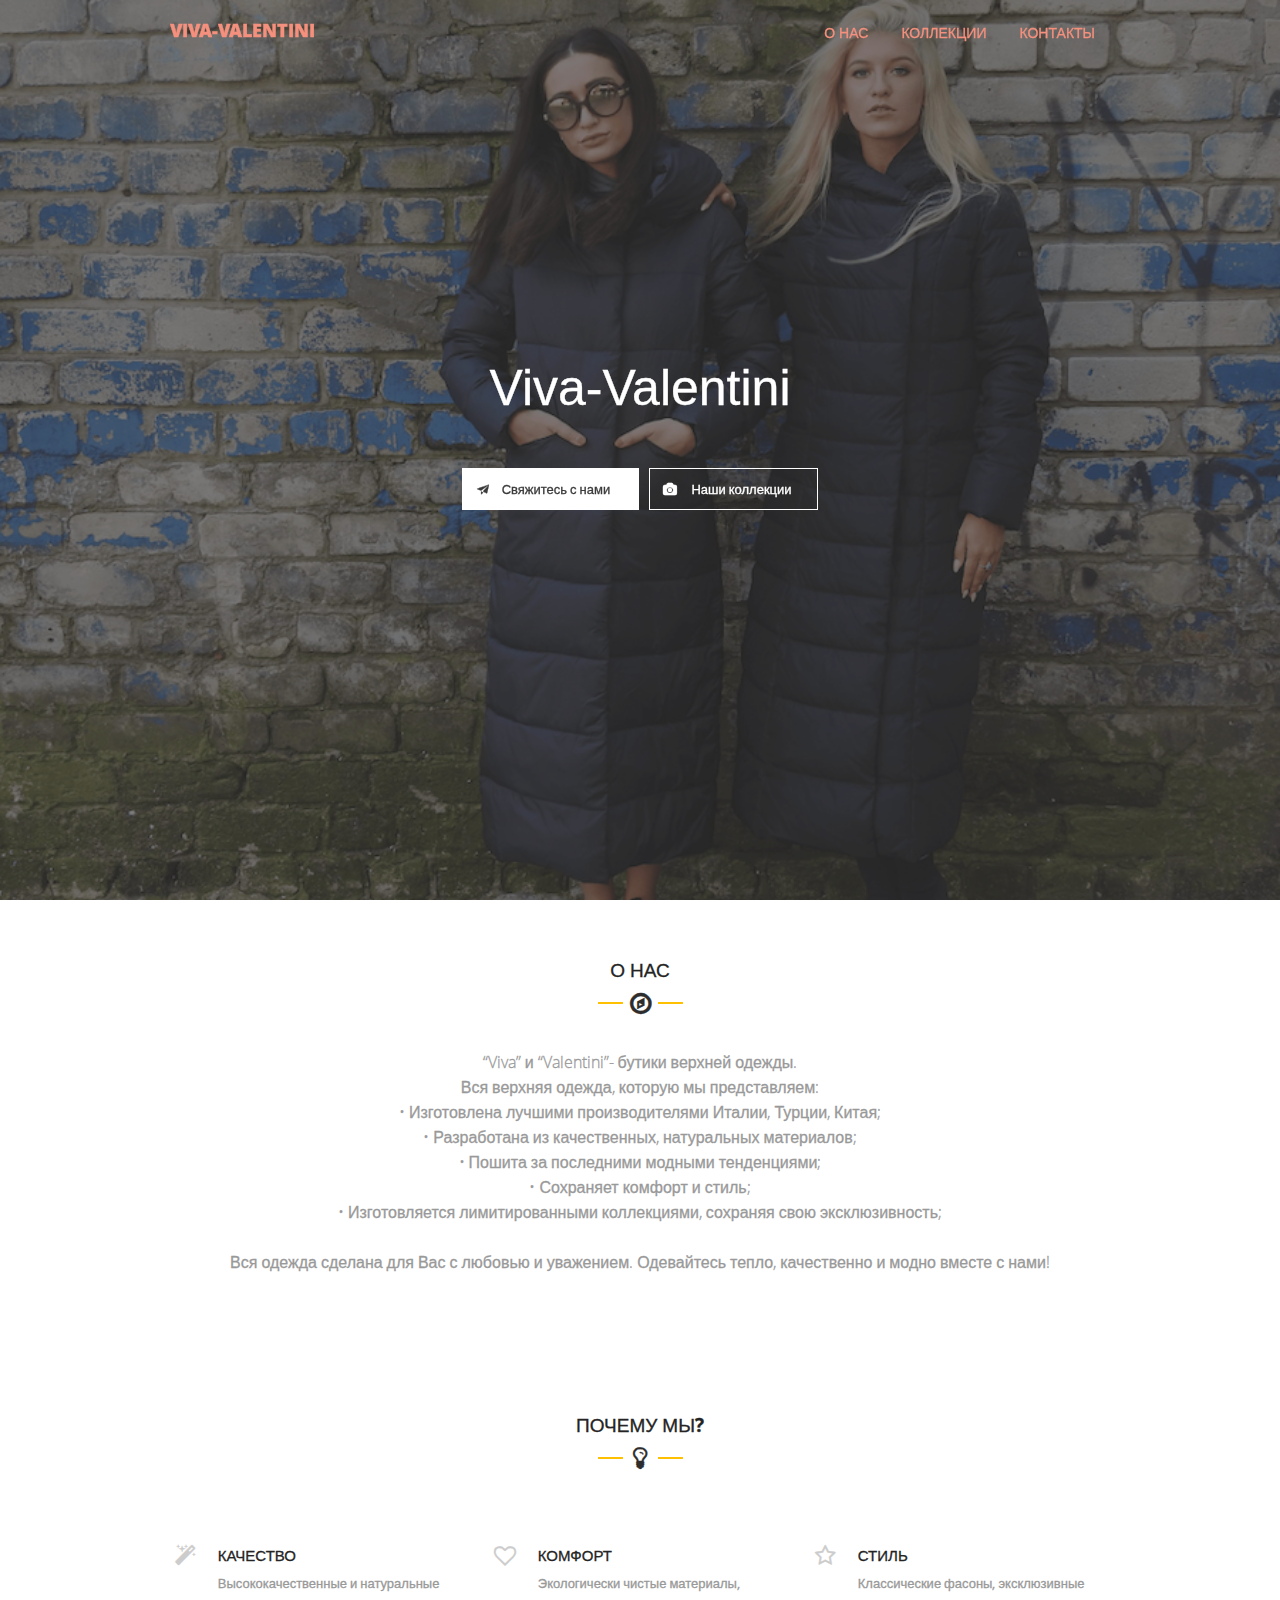
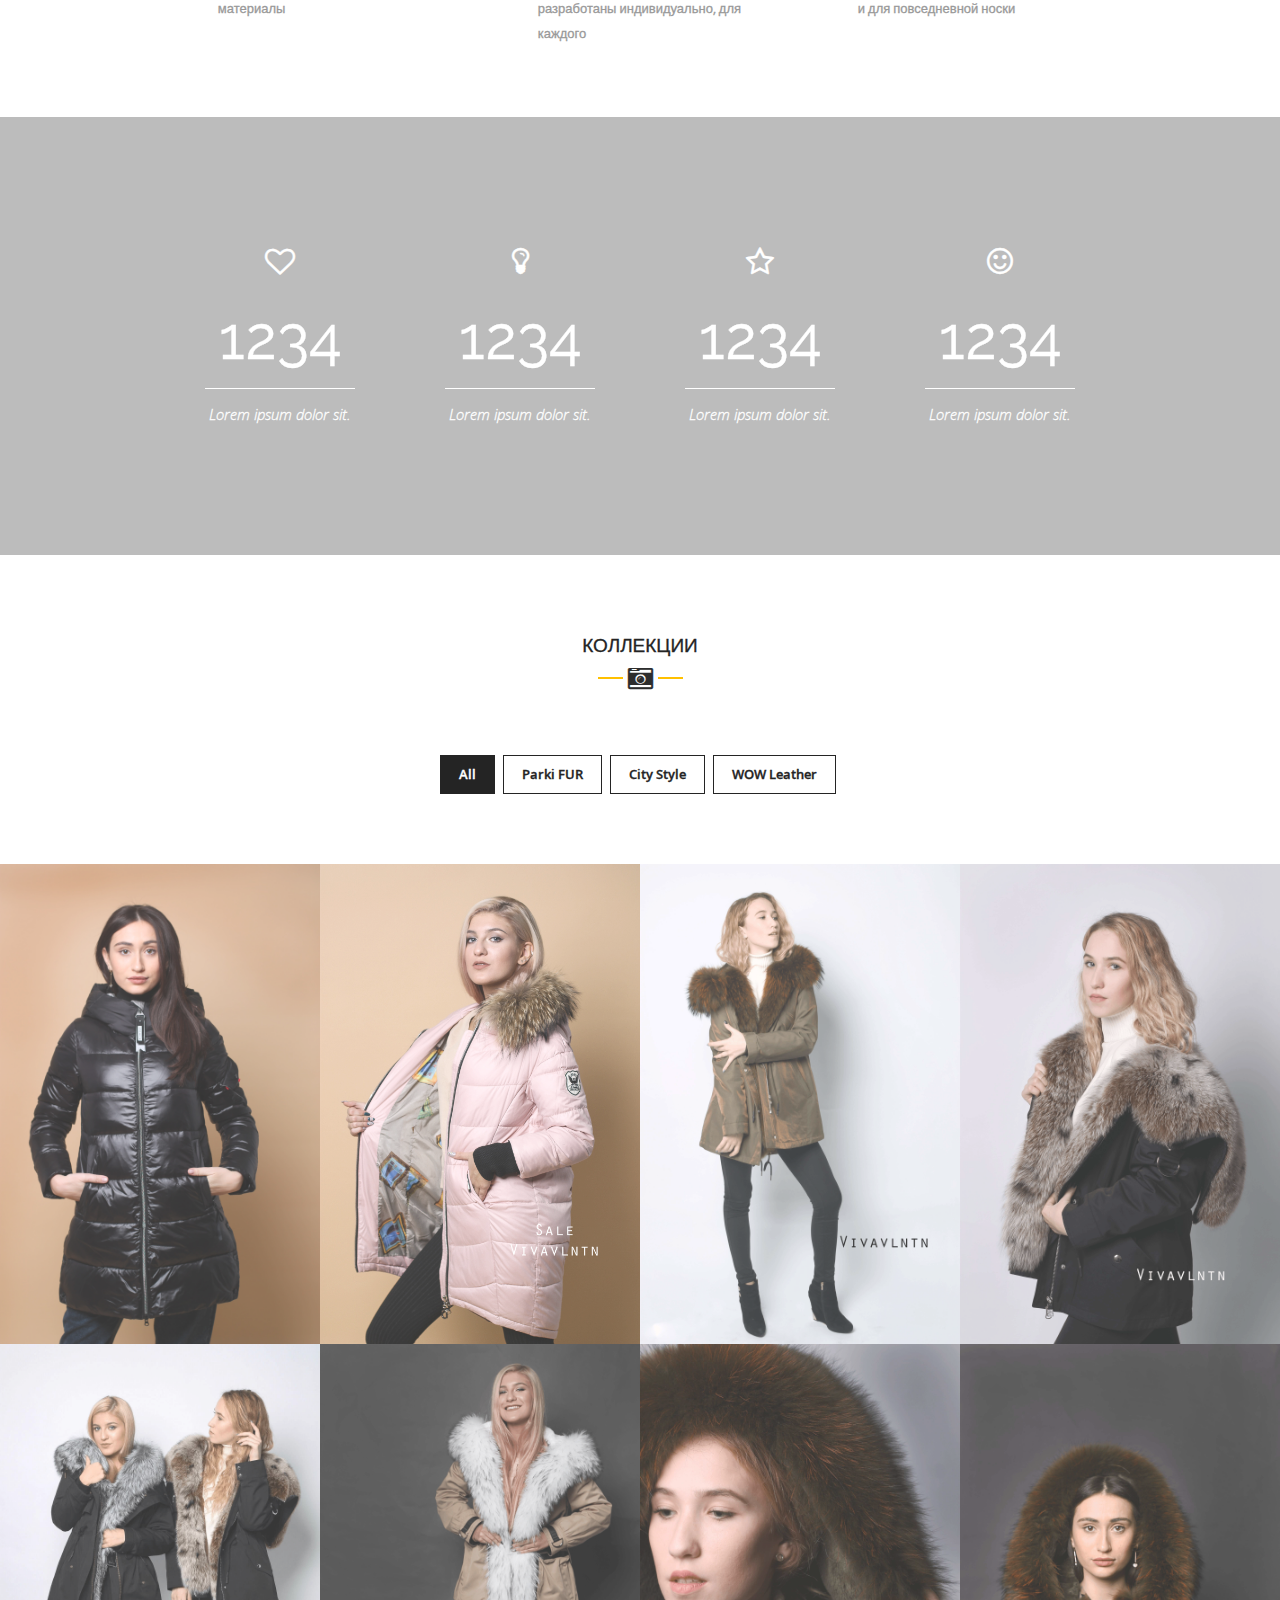
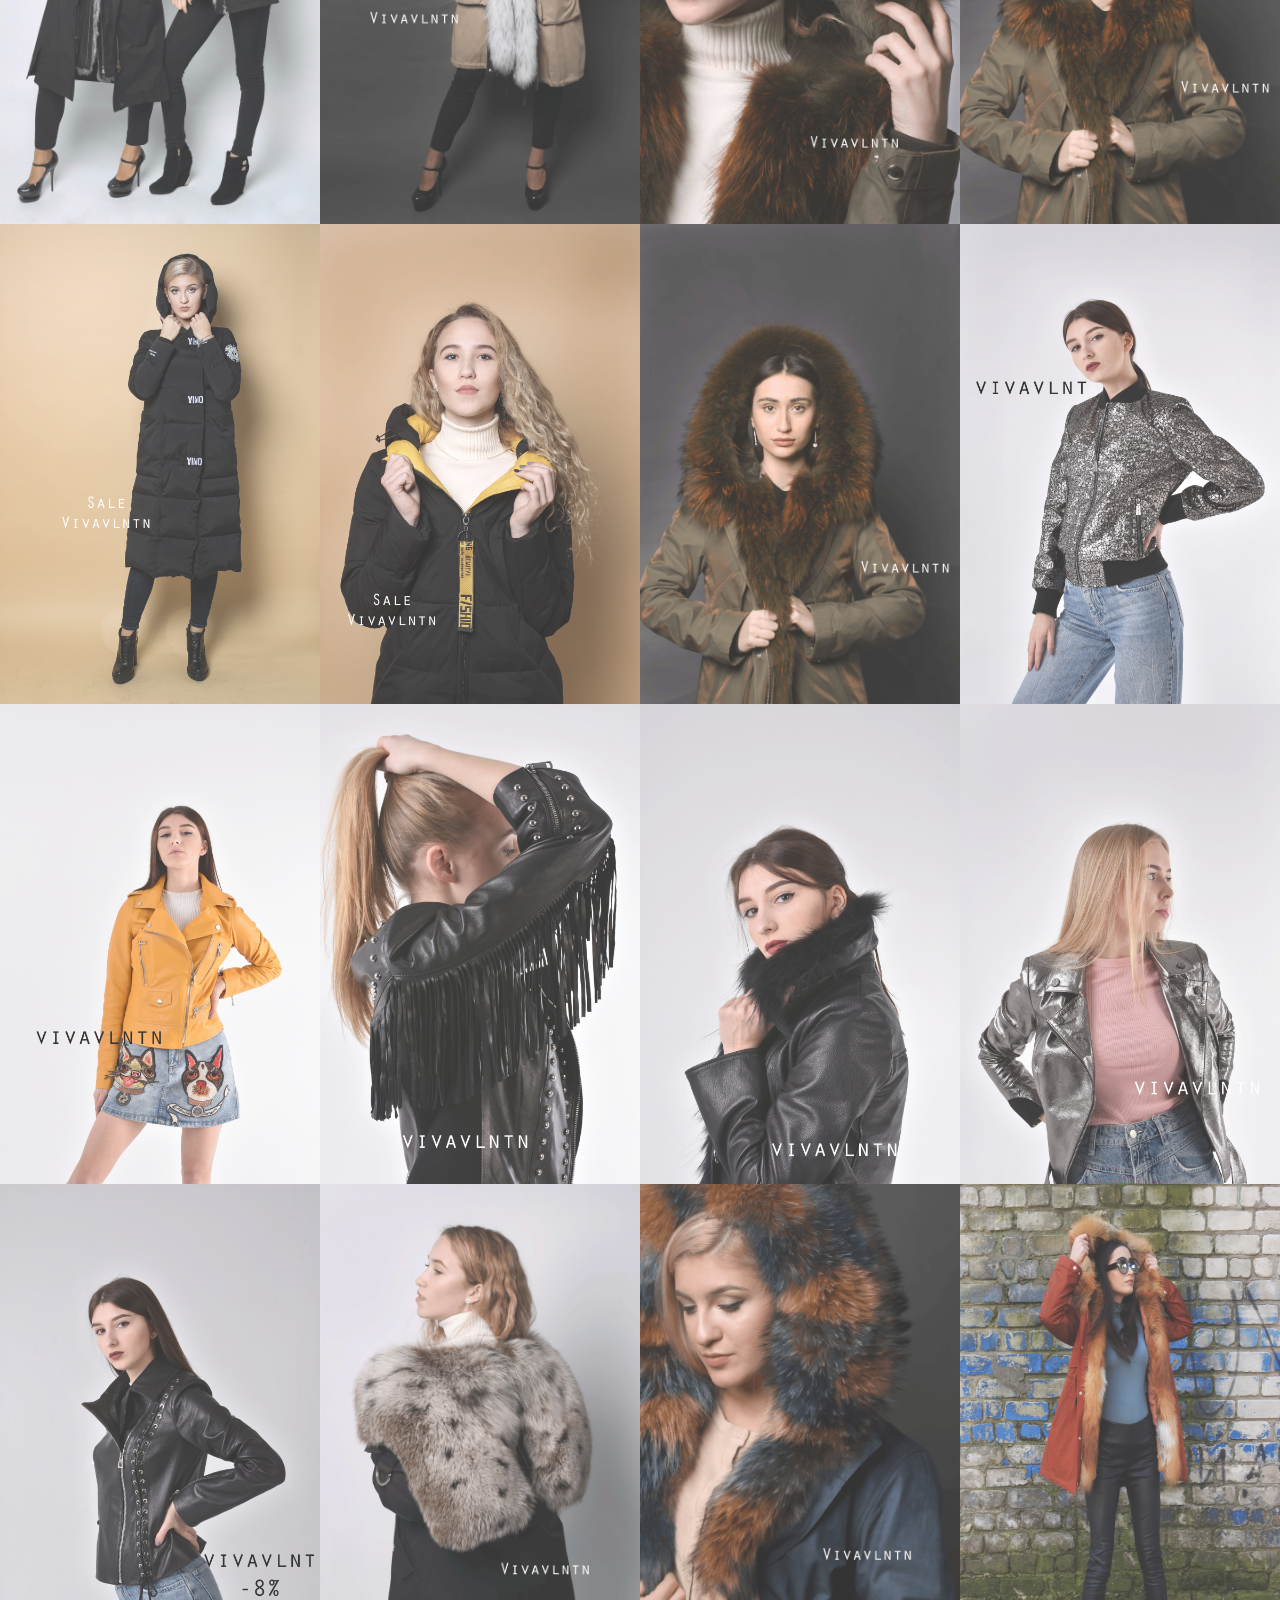
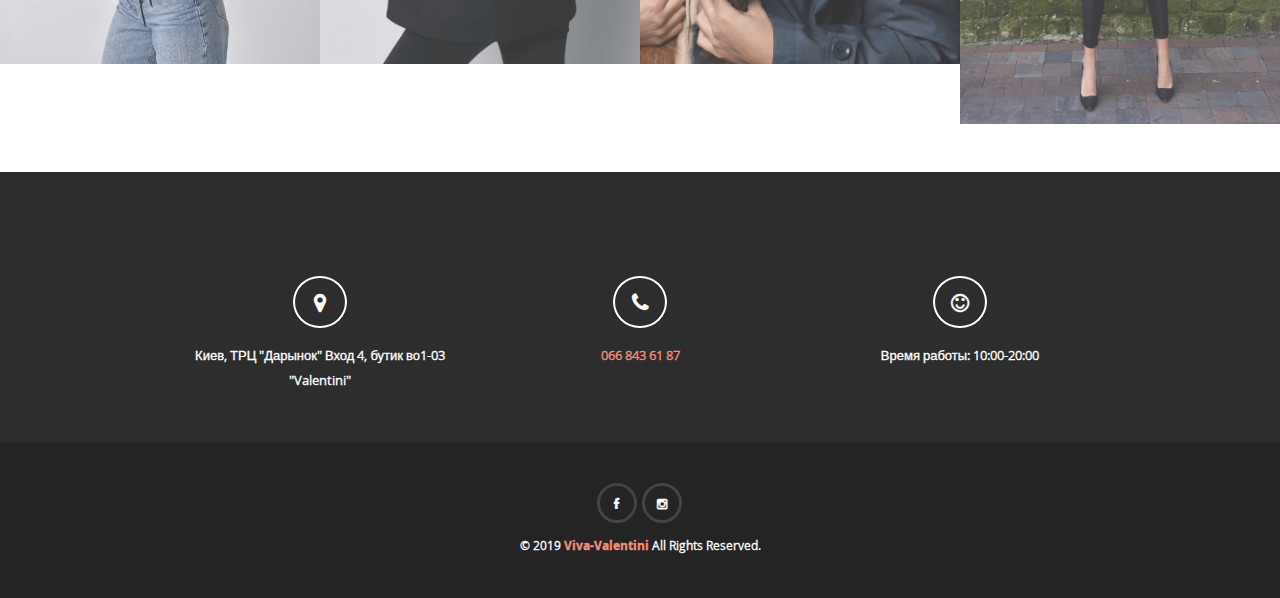
==== HTML/index.html @ c1c93b53 "added under titles on photos" ====
<!DOCTYPE HTML>
<html>
<head>
    <meta http-equiv="Content-Type" content="text/html; charset=UTF-8">
    <meta name="viewport" content="width=device-width, initial-scale=1, maximum-scale=1">

    <title>Viva-Valentini</title>

    <!--Stylesheet-->

    <!--[if IE 7]>
    <link href="https://fonts.googleapis.com/css?family=Open+Sans" rel="stylesheet">
    <link rel="stylesheet" href="css/fontello-ie7.css"><![endif]-->
    <link href="css/font.css" rel="stylesheet" type="text/css">
    <link href="css/fontello.css" rel="stylesheet" type="text/css">
    <link href="css/base.css" rel="stylesheet" type="text/css">
    <link href="css/skeleton.css" rel="stylesheet" type="text/css">
    <link href="css/main.css" rel="stylesheet" type="text/css">
    <link href="css/magnific-popup.css" rel="stylesheet"/>
    <link href="css/flexslider.css" rel="stylesheet"/>


    <!--[if lt IE 9]>
    <script src="http://html5shiv.googlecode.com/svn/trunk/html5.js"></script>
    <![endif]-->


    <!--[if lt IE 8]>
    <style>
        /* For IE < 8 (trigger hasLayout) */
        .clearfix {
            zoom: 1;
        }
    </style>
    <![endif]-->


</head>

<body>

<!-- Preloader -->
<div id="loader">
    <div id="loaderInner"></div>
</div>

<!--Wrapper-->
<div id="wrapper">


    <!--Header-->
    <header id="header">

        <!--Main header-->
        <div class="mainHeader default">


            <!--Container-->
            <div class="container clearfix">
                <div class="one-third column">
                    <!--Logo-->
                    <div class="logo">
                        <a class="scroll" href="#wrapper"><h1>viva-valentini</h1></a>
                    </div>
                    <!--End logo-->
                </div>


                <div class="two-thirds column">
                    <!--Navigation-->
                    <nav id="mainNav">
                        <a href="#" class="mobileBtn"><i class="icon-menu"></i></a>

                        <ul>
                            <li><a class="scroll" href="#about">О нас</a></li>
                            <!--<li><a class="scroll" href="#services">Services</a></li>-->
                            <!--<li><a class="scroll" href="#pricing">Pricing</a></li>-->
                            <li><a class="scroll" href="#portfolio">Коллекции</a></li>
                            <!--<li><a class="scroll" href="#blog">Блог</a></li>-->
                            <li><a class="scroll" href="#contacts111">Контакты</a></li>

                        </ul>

                    </nav>
                    <!--End navigation-->

                </div>
                <!--End container-->


            </div>
            <!--End main header-->
        </div>

    </header>
    <!--End header-->


    <!--Slider-->
    <div class="slider">

        <!--Main slider-->
        <div class=" mainSlider flexslider">


            <ul class="slides">

                <li><img src="images/clothes-images/4-min-900x700.png" class="slide slider-photo-test" alt=""/>
                    <div class="caption">
                        <h1 style="font-family: 'Montserrat', sans-serif; color: #FFFFFF">Viva-Valentini</h1>
                        <!--<p>we design and develop for the <span>web</span> &amp; <span>mobile</span></p>-->

                        <div class="shortBtn">
                            <a class="scroll" href="#contacts111"><i class="icon-paper-plane"></i>Свяжитесь с нами </a>
                            <a class="scroll" href="#portfolio"><i class="icon-camera"></i> Наши коллекции </a>
                        </div>


                    </div>
                </li>

                <li><img src="images/clothes-images/3-min-900x700-min.png" class="slide" alt=""/>

                    <div class="caption">
                        <h1 style="font-family: 'Montserrat', sans-serif; color: #FFFFFF">Viva-Valentini</h1>
                        <!--<p>we design and develop for the <span>web</span> &amp; <span>mobile</span></p>-->


                        <div class="shortBtn">
                            <a class="scroll" href="#contacts111"><i class="icon-paper-plane"></i> Свяжитесь с нами</a>
                            <a class="scroll" href="#portfolio"><i class="icon-camera"></i> Наши коллекции</a>
                        </div>

                    </div>

                </li>
            </ul>


        </div>
        <!--End main slider-->
    </div>
    <!--End  slider-->

    <!--About section-->
    <section id="about">

        <!--About intro-->
        <div class="aboutIntro tCenter ofsInTop ofsInBottom">


            <!--Container-->
            <div class="container clearfix">

                <div class="mainTitle">
                    <h1>о нас</h1>

                    <div class="icon">
                        <i class="icon-compass"></i>
                    </div>
                </div>
                <!--<p class="introText">Более 18 лет предлагаем верхнюю одежду, которая полностью соответствует вашему-->
                <!--образу жизни. Благодаря исключительному качеству и персональному подходу мы - не просто магазин, мы-->
                <!-- - бутик, в котором каждый клиент становится другом. <br/>-->
                <!--</p>-->

                <p class="introText">“Viva” и “Valentini”- бутики верхней одежды. <br/>
                    Вся верхняя одежда, которую мы представляем: <br/>
                    • Изготовлена лучшими производителями Италии, Турции, Китая; <br/>
                    • Разработана из качественных, натуральных материалов; <br/>
                    • Пошита за последними модными тенденциями; <br/>
                    • Сохраняет комфорт и стиль; <br/>
                    • Изготовляется лимитированными коллекциями, сохраняя свою эксклюзивность; <br/> <br/>

                    Вся одежда сделана для Вас с любовью и уважением. Одевайтесь тепло, качественно и модно вместе с
                    нами!</p>


            </div>
            <!--End container-->
        </div>
        <!--End about intro-->


        <!--What we do-->
    </section>
    <!--End about section-->


    <!--Services section-->
    <section id="services" class=" ofsTop ">


        <!--Container-->
        <div class="container clearfix">

            <div class="mainTitle tCenter">
                <h1>почему мы?</h1>

                <div class="icon">
                    <i class="icon-lightbulb"></i>
                </div>
            </div>

        </div>
        <!--End container-->

        <!--Container-->
        <div class="container clearfix">


            <!--Service holder-->
            <div class="servicesHolder clearfix">


                <!--Service content-->
                <div class="servicesContent clearfix">


                    <!--Service-->
                    <div class="one-third column ">

                        <div class="service clearfix">
                            <div class="srvIco">
                                <i class="icon-magic"></i>
                            </div>

                            <div class="srvDet">
                                <h3>Качество</h3>
                                <p>Высококачественные и натуральные материалы</p>
                            </div>
                        </div>


                    </div>
                    <!--End service-->


                    <!--Service-->
                    <div class="one-third column ">

                        <div class="service clearfix">
                            <div class="srvIco">
                                <i class="icon-heart-empty"></i>
                            </div>

                            <div class="srvDet">
                                <h3>Комфорт</h3>
                                <p>Экологически чистые материалы, разработаны индивидуально, для каждого</p>
                            </div>
                        </div>


                    </div>
                    <!--End service-->


                    <!--Service-->
                    <div class="one-third column ">

                        <div class="service clearfix">
                            <div class="srvIco">
                                <i class="icon-star-empty"></i>
                            </div>

                            <div class="srvDet">
                                <h3>Стиль</h3>
                                <p>Классические фасоны, эксклюзивные и для повседневной носки</p>
                            </div>
                        </div>


                    </div>
                    <!--End service-->


                </div>
                <!--End service content-->


                <!--Service content-->
                <!--End service-->
            </div>
            <!--End service content-->

            <!--Service content-->

        </div>
        <!--End services holder-->
</div>
<!--End container-->

<div class="facts">


    <!--Container-->
    <div class="container clearfix">

        <!--Fct-->
        <div class="four columns fct timer">
            <div class="fctIcoHolder">
                <div class="fctIco"><i class="icon-heart-empty "></i></div>
            </div>
            <span class="count">1234</span>
            <span class="fc">Lorem ipsum dolor sit.</span>
        </div>
        <!--End fct-->


        <!--Fct-->
        <div class="four columns fct timer">
            <div class="fctIcoHolder">
                <div class="fctIco"><i class="icon-lightbulb "></i></div>
            </div>
            <span class="count">1234</span>
            <span class="fc">Lorem ipsum dolor sit.</span>
        </div>
        <!--End fct-->


        <!--Fct-->
        <div class="four columns fct timer">
            <div class="fctIcoHolder">
                <div class="fctIco"><i class="icon-star-empty "></i></div>
            </div>
            <span class="count">1234</span>
            <span class="fc">Lorem ipsum dolor sit.</span>
        </div>
        <!--End fct-->


        <!--Fct-->
        <div class="four columns fct timer">
            <div class="fctIcoHolder">
                <div class="fctIco"><i class="icon-smile "></i></div>
            </div>
            <span class="count">1234</span>
            <span class="fc">Lorem ipsum dolor sit.</span>
        </div>
        <!--End fct-->


    </div>
    <!--End container-->


</div>
<!--End facts-->

<!--Portfolio section-->
<section id="portfolio" class=" ofsTop  tCenter" style="margin-bottom: 3rem;">


    <!--Container-->
    <div class="container clearfix">

        <div class="mainTitle tCenter">
            <h1>коллекции</h1>

            <div class="icon">
                <i class="icon-camera-alt"></i>
            </div>
        </div>

    </div>
    <!--End container-->


    <!--Container-->
    <div class="container clearfix">

        <!--Filter nav-->
        <div class="filterNav">

            <ul class="filter" id="category">
                <li class="all current"><a href="#">All</a></li>
                <li class="parkiFur"><a href="#">Parki FUR</a></li>
                <li class="cityStyle"><a href="#">City Style</a></li>
                <!--<li class="furFur"><a href="#">FUR FUR</a></li>-->
                <li class="wowLeather"><a href="#" class="last">WOW Leather</a></li>
                <!--<li class="catSomething"><a href="#" class="last">FUR-FUR</a></li>-->
            </ul>

        </div>
        <!--End filter nav-->

    </div>
    <!--End container-->


    <!-- Works list -->
    <div class=" works clearfix ">
        <!--Portfolio-->

        <ul class="portfolio clearfix">
            <li class="item" data-id="id-2" data-type="cityStyle">
                <div class="itemDesc">
                    <div class="itemDescInner">
                        <h3>cityStylecityStyle.<span>City Style</span></h3>
                        <div class=" itemBtn ">
                            <a href="images/clothes-images/city-style/city-style-1-min.JPG" class="doubleLeft folio"><i
                                    class="icon-eye"></i></a>
                        </div>

                    </div>
                </div>
                <img src="images/clothes-images/city-style/city-style-1-min.JPG" alt="">
            </li>

            <li class="item" data-id="id-4" data-type="cityStyle">
                <div class="itemDesc">
                    <div class="itemDescInner">
                        <h3>cityStyle.<span>City Style</span></h3>
                        <div class=" itemBtn ">
                            <a href="images/clothes-images/city-style/city-style-2.jpg" class="doubleLeft folio"><i
                                    class="icon-eye"></i></a>
                        </div>
                    </div>
                </div>
                <img src="images/clothes-images/city-style/city-style-2.jpg" alt="">
            </li>

            <li class="item" data-id="id-5" data-type="parkiFur">
                <div class="itemDesc">
                    <div class="itemDescInner">
                        <h3>parkiur_parkiur.<span>Parki Fur</span></h3>
                        <div class=" itemBtn ">
                            <a href="images/clothes-images/parki-fur/parki-1.jpg" class="doubleLeft folio"><i
                                    class="icon-eye"></i></a>
                        </div>
                    </div>
                </div>
                <img src="images/clothes-images/parki-fur/parki-1.jpg" alt="">

            </li>

            <li class="item" data-id="id-6" data-type="parkiFur">
                <div class="itemDesc">
                    <div class="itemDescInner">
                        <h3>pariFur_prkiFur.<span>Parki Fur</span></h3>
                        <div class=" itemBtn ">
                            <a href="images/clothes-images/parki-fur/parki-2.jpg" class="doubleLeft folio"><i
                                    class="icon-eye"></i></a>
                        </div>
                    </div>
                </div>
                <img src="images/clothes-images/parki-fur/parki-2.jpg" alt="">

            </li>
            <!--<li class="item" data-id="id-7" data-type="parkiFur">-->
                <!--<div class="itemDesc">-->
                    <!--<div class="itemDescInner">-->
                        <!--<h3>parkiFr_parkiur.<span>parkiFuprkiFur.</span></h3>-->
                        <!--<div class=" itemBtn ">-->
                            <!--<a href="images/clothes-images/parki-fur/parki-3.jpg" class="doubleLeft folio"><i-->
                                    <!--class="icon-eye"></i></a>-->
                        <!--</div>-->
                    <!--</div>-->
                <!--</div>-->
                <!--<img src="images/clothes-images/parki-fur/parki-3.jpg" alt="">-->
            <!--</li>-->

            <li class="item " data-id="id-8" data-type="parkiFur">
                <div class="itemDesc">
                    <div class="itemDescInner">
                        <h3>parkFur_pakiFur.<span>Parki Fur</span></h3>
                        <div class=" itemBtn ">
                            <a href="images/clothes-images/parki-fur/parki-5.jpg" class="doubleLeft folio"><i
                                    class="icon-eye"></i></a>
                        </div>
                    </div>
                </div>
                <img src="images/clothes-images/parki-fur/parki-5.jpg" alt="">
            </li>

            <li class="item " data-id="id-9" data-type="parkiFur">
                <div class="itemDesc">
                    <div class="itemDescInner">
                        <h3>parkFur_arkiFur.<span>Parki Fur</span></h3>
                        <div class=" itemBtn ">
                            <a href="images/clothes-images/parki-fur/parki-6.jpg" class="doubleLeft folio"><i
                                    class="icon-eye"></i></a>
                        </div>
                    </div>
                </div>
                <img src="images/clothes-images/parki-fur/parki-6.jpg" alt="">
            </li>

            <li class="item " data-id="id-10" data-type="parkiFur">
                <div class="itemDesc">
                    <div class="itemDescInner">
                        <h3>pakiFur_pariFur.<span>Parki Fur</span></h3>
                        <div class=" itemBtn ">
                            <a href="images/clothes-images/parki-fur/parki-7.jpg" class="doubleLeft folio"><i
                                    class="icon-eye"></i></a>
                        </div>
                    </div>
                </div>
                <img src="images/clothes-images/parki-fur/parki-7.jpg" alt="">
            </li>

            <li class="item " data-id="id-11" data-type="parkiFur">
                <div class="itemDesc">
                    <div class="itemDescInner">
                        <h3>parkiur_parkiFr.<span>Parki Fur</span></h3>
                        <div class=" itemBtn ">
                            <a href="images/clothes-images/parki-fur/parki-8.jpg" class="doubleLeft folio"><i
                                    class="icon-eye"></i></a>
                        </div>
                    </div>
                </div>
                <img src="images/clothes-images/parki-fur/parki-8.jpg" alt="">
            </li>

            <li class="item " data-id="id-12" data-type="cityStyle">
                <div class="itemDesc">
                    <div class="itemDescInner">
                        <h3>cityStyle_cityStyle.<span>City Style</span></h3>
                        <div class=" itemBtn ">
                            <a href="images/clothes-images/city-style/city-style-3.jpg" class="doubleLeft folio"><i
                                    class="icon-eye"></i></a>
                        </div>
                    </div>
                </div>
                <img src="images/clothes-images/city-style/city-style-3.jpg" alt="">
            </li>

            <li class="item " data-id="id-13" data-type="cityStyle">
                <div class="itemDesc">
                    <div class="itemDescInner">
                        <h3>cityStyle_cityStyle.<span>City Style</span></h3>
                        <div class=" itemBtn ">
                            <a href="images/clothes-images/city-style/city-style-4.jpg" class="doubleLeft folio"><i
                                    class="icon-eye"></i></a>
                        </div>
                    </div>
                </div>
                <img src="images/clothes-images/city-style/city-style-4.jpg" alt="">
            </li>

            <li class="item " data-id="id-14" data-type="parkiFur">
                <div class="itemDesc">
                    <div class="itemDescInner">
                        <h3>parkiur_pariFur.<span>Parki Fur</span></h3>
                        <div class=" itemBtn ">
                            <a href="images/clothes-images/parki-fur/parki-8.jpg" class="doubleLeft folio"><i
                                    class="icon-eye"></i></a>
                        </div>
                    </div>
                </div>
                <img src="images/clothes-images/parki-fur/parki-8.jpg" alt="">
            </li>

            <li class="item " data-id="id-17" data-type="wowLeather">
                <div class="itemDesc">
                    <div class="itemDescInner">
                        <h3>wowLether_wowLeater<span>Wow Leather</span></h3>
                        <div class=" itemBtn ">
                            <a href="images/clothes-images/wow-leather/leather-1.jpg" class="doubleLeft folio"><i
                                    class="icon-eye"></i></a>
                        </div>
                    </div>
                </div>
                <img src="images/clothes-images/wow-leather/leather-1.jpg" alt="">
            </li>

            <li class="item " data-id="id-18" data-type="wowLeather">
                <div class="itemDesc">
                    <div class="itemDescInner">
                        <h3>wowLether_wowLeathr.<span>Wow Leather</span></h3>
                        <div class=" itemBtn ">
                            <a href="images/clothes-images/wow-leather/leather-2.jpg" class="doubleLeft folio"><i
                                    class="icon-eye"></i></a>
                        </div>
                    </div>
                </div>
                <img src="images/clothes-images/wow-leather/leather-2.jpg" alt="">
            </li>

            <li class="item " data-id="id-19" data-type="wowLeather">
                <div class="itemDesc">
                    <div class="itemDescInner">
                        <h3>wowLeather_wowLeather.<span>Wow Leather</span></h3>
                        <div class=" itemBtn ">
                            <a href="images/clothes-images/wow-leather/leather-3.jpg" class="doubleLeft folio"><i
                                    class="icon-eye"></i></a>
                        </div>
                    </div>
                </div>
                <img src="images/clothes-images/wow-leather/leather-3.jpg" alt="">
            </li>

            <li class="item " data-id="id-20" data-type="wowLeather">
                <div class="itemDesc">
                    <div class="itemDescInner">
                        <h3>wowLeather_wowLeather.<span>Wow Leather</span></h3>
                        <div class=" itemBtn ">
                            <a href="images/clothes-images/wow-leather/leather-4.jpg" class="doubleLeft folio"><i
                                    class="icon-eye"></i></a>
                        </div>
                    </div>
                </div>
                <img src="images/clothes-images/wow-leather/leather-4.jpg" alt="">
            </li>

            <li class="item " data-id="id-21" data-type="wowLeather">
                <div class="itemDesc">
                    <div class="itemDescInner">
                        <h3>wowLeather_wowLeather.<span>Wow Leather</span></h3>
                        <div class=" itemBtn ">
                            <a href="images/clothes-images/wow-leather/leather-5.jpg" class="doubleLeft folio"><i
                                    class="icon-eye"></i></a>
                        </div>
                    </div>
                </div>
                <img src="images/clothes-images/wow-leather/leather-5.jpg" alt="">
            </li>

            <li class="item " data-id="id-22" data-type="wowLeather">
                <div class="itemDesc">
                    <div class="itemDescInner">
                        <h3>wowLeather_wowLeather.<span>Wow Leather</span></h3>
                        <div class=" itemBtn ">
                            <a href="images/clothes-images/wow-leather/leather-6.jpg" class="doubleLeft folio"><i
                                    class="icon-eye"></i></a>
                        </div>
                    </div>
                </div>
                <img src="images/clothes-images/wow-leather/leather-6.jpg" alt="">
            </li>

            <li class="item " data-id="id-23" data-type="parkiFur">
                <div class="itemDesc">
                    <div class="itemDescInner">
                        <h3>parkiur_pariFur.<span>Parki Fur</span></h3>
                        <div class=" itemBtn ">
                            <a href="images/clothes-images/parki-fur/parki-9.jpg" class="doubleLeft folio"><i
                                    class="icon-eye"></i></a>
                        </div>
                    </div>
                </div>
                <img src="images/clothes-images/parki-fur/parki-9.jpg" alt="">
            </li>

            <li class="item " data-id="id-24" data-type="parkiFur">
                <div class="itemDesc">
                    <div class="itemDescInner">
                        <h3>parkiur_pariFur.<span>Parki Fur</span></h3>
                        <div class=" itemBtn ">
                            <a href="images/clothes-images/parki-fur/parki-10.jpg" class="doubleLeft folio"><i
                                    class="icon-eye"></i></a>
                        </div>
                    </div>
                </div>
                <img src="images/clothes-images/parki-fur/parki-10.jpg" alt="">
            </li>
            <li style="height: 540px" class="item" data-id="id-7" data-type="parkiFur">
                <div class="itemDesc">
                    <div class="itemDescInner">
                        <h3>parkiFr_parkiur.<span>Parki Fur</span></h3>
                        <div class=" itemBtn ">
                            <a href="images/clothes-images/13(2).jpg" class="doubleLeft folio"><i
                                    class="icon-eye"></i></a>
                        </div>
                    </div>
                </div>
                <img style="height: 540px"  src="images/clothes-images/13(2).jpg" alt="">
            </li>

        </ul>
        <!--End portfolio-->
    </div>
    <!-- End works list -->

</section>
<!--End portfolio section-->

<div class="contactContent">

    <!--Contact info -->
    <div class="contactInfo clearfix tCenter">

        <!--Container-->
        <div class="container clearfix">

            <div id="contacts111" style="margin-top: 4rem; color: #cccccc">
                <!--Info-->
                <div class="info one-third column">
                    <div class="ico"><i class="icon-location"></i></div>
                    <p style="color: #FFFFFF">Киев, ТРЦ "Дарынок" Вход 4, бутик во1-03 "Valentini"</p>
                </div>
                <!--End info-->
                <!--Info-->
                <div class="info one-third column">
                    <div class="ico"><i class="icon-phone"></i></div>
                    <p style="color: #F4907D">066 843 61 87</p>
                </div>

                <div class="info one-third column">
                    <div class="ico"><i class="icon-smile"></i></div>
                    <p style="color: #FFFFFF">Время работы: 10:00-20:00</p>
                </div>
                <!--End info-->
            </div>

        </div>
        <!--End container-->


    </div>
    <!--End contact info -->


</div>
<!--End contact content -->


<!--</section>-->
<!--End contact section-->
<!--Footer-->
<footer id="footer" class="footer">
    <!--Footer holder-->
    <div class="footerholder">
        <!--Container-->
        <div class="container clearfix">
            <ul class="socialsFooter" style="color: #FFFFFF">
                <li><a style="color: #FFFFFF" href="https://m.facebook.com/vivavlntn/" target="_blank"><i
                        class="icon-facebook-1"
                ></i></a></li>
                <li><a style="color: #FFFFFF"
                       href="https://instagram.com/vivavlntn?utm_source=ig_profile_share&igshid=zo14dxk8jqrb"
                       target="_blank"><i class="icon-instagramm"></i></a></li>
            </ul>
            <p style="color: #FFFFFF">&copy; 2019 <span class="brand">Viva-Valentini</span> All Rights Reserved.</p>
        </div>
        <!--End container-->
    </div>
    <!--End foter holder-->
</footer>
<!--End footer-->
</div>
<!--ENd wrapper-->
<!--Javascript-->
<script src="js/jquery-1.9.1.min.js" type="text/javascript"></script>
<script src="js/jquery-migrate-1.2.1.js" type="text/javascript"></script>
<script src="js/jquery.flexslider-min.js" type="text/javascript"></script>
<script src="js/jquery.easing.1.3.js" type="text/javascript"></script>
<script src="js/jquery.smooth-scroll.js" type="text/javascript"></script>
<script src="js/waypoints.js" type="text/javascript"></script>
<script src="js/jquery.quicksand.js" type="text/javascript"></script>
<script src="js/modernizr.custom.js" type="text/javascript"></script>
<script src="js/jquery.parallax-1.1.3.js" type="text/javascript"></script>
<script src="js/jquery.magnific-popup.js" type="text/javascript"></script>
<script src="js/jquery.appear.min.js" type="text/javascript"></script>
<script src="js/Placeholders.min.js" type="text/javascript"></script>
<script src="js/jquery.timer.js" type="text/javascript"></script>
<script src="js/script.js" type="text/javascript"></script>
<!-- Google analytics -->


<!-- End google analytics -->
</body>
</html>
---- HTML/css/fontello-ie7.css ----
[class^="icon-"], [class*=" icon-"] {
  font-family: 'fontello';
  font-style: normal;
  font-weight: normal;
 
  /* fix buttons height */
  line-height: 1em;
 
  /* you can be more comfortable with increased icons size */
  /* font-size: 120%; */
}
 
.icon-glass { *zoom: expression( this.runtimeStyle['zoom'] = '1', this.innerHTML = '&#xe801;&nbsp;'); }
.icon-paper-plane { *zoom: expression( this.runtimeStyle['zoom'] = '1', this.innerHTML = '&#xe96f;&nbsp;'); }
.icon-search { *zoom: expression( this.runtimeStyle['zoom'] = '1', this.innerHTML = '&#xe803;&nbsp;'); }
.icon-mail { *zoom: expression( this.runtimeStyle['zoom'] = '1', this.innerHTML = '&#xe804;&nbsp;'); }
.icon-mail-alt { *zoom: expression( this.runtimeStyle['zoom'] = '1', this.innerHTML = '&#xe805;&nbsp;'); }
.icon-heart { *zoom: expression( this.runtimeStyle['zoom'] = '1', this.innerHTML = '&#xe806;&nbsp;'); }
.icon-heart-empty { *zoom: expression( this.runtimeStyle['zoom'] = '1', this.innerHTML = '&#xe807;&nbsp;'); }
.icon-star { *zoom: expression( this.runtimeStyle['zoom'] = '1', this.innerHTML = '&#xe808;&nbsp;'); }
.icon-star-empty { *zoom: expression( this.runtimeStyle['zoom'] = '1', this.innerHTML = '&#xe970;&nbsp;'); }
.icon-star-half { *zoom: expression( this.runtimeStyle['zoom'] = '1', this.innerHTML = '&#xe800;&nbsp;'); }
.icon-star-half-alt { *zoom: expression( this.runtimeStyle['zoom'] = '1', this.innerHTML = '&#xe809;&nbsp;'); }
.icon-user { *zoom: expression( this.runtimeStyle['zoom'] = '1', this.innerHTML = '&#xe80a;&nbsp;'); }
.icon-users { *zoom: expression( this.runtimeStyle['zoom'] = '1', this.innerHTML = '&#xe80b;&nbsp;'); }
.icon-male { *zoom: expression( this.runtimeStyle['zoom'] = '1', this.innerHTML = '&#xe80c;&nbsp;'); }
.icon-female { *zoom: expression( this.runtimeStyle['zoom'] = '1', this.innerHTML = '&#xe80d;&nbsp;'); }
.icon-video { *zoom: expression( this.runtimeStyle['zoom'] = '1', this.innerHTML = '&#xe80e;&nbsp;'); }
.icon-videocam { *zoom: expression( this.runtimeStyle['zoom'] = '1', this.innerHTML = '&#xe80f;&nbsp;'); }
.icon-picture { *zoom: expression( this.runtimeStyle['zoom'] = '1', this.innerHTML = '&#xe810;&nbsp;'); }
.icon-camera { *zoom: expression( this.runtimeStyle['zoom'] = '1', this.innerHTML = '&#xe811;&nbsp;'); }
.icon-camera-alt { *zoom: expression( this.runtimeStyle['zoom'] = '1', this.innerHTML = '&#xe812;&nbsp;'); }
.icon-th-large { *zoom: expression( this.runtimeStyle['zoom'] = '1', this.innerHTML = '&#xe813;&nbsp;'); }
.icon-th { *zoom: expression( this.runtimeStyle['zoom'] = '1', this.innerHTML = '&#xe814;&nbsp;'); }
.icon-th-list { *zoom: expression( this.runtimeStyle['zoom'] = '1', this.innerHTML = '&#xe815;&nbsp;'); }
.icon-ok { *zoom: expression( this.runtimeStyle['zoom'] = '1', this.innerHTML = '&#xe816;&nbsp;'); }
.icon-ok-circled { *zoom: expression( this.runtimeStyle['zoom'] = '1', this.innerHTML = '&#xe817;&nbsp;'); }
.icon-ok-circled2 { *zoom: expression( this.runtimeStyle['zoom'] = '1', this.innerHTML = '&#xe818;&nbsp;'); }
.icon-ok-squared { *zoom: expression( this.runtimeStyle['zoom'] = '1', this.innerHTML = '&#xe819;&nbsp;'); }
.icon-cancel { *zoom: expression( this.runtimeStyle['zoom'] = '1', this.innerHTML = '&#xe81a;&nbsp;'); }
.icon-cancel-circled { *zoom: expression( this.runtimeStyle['zoom'] = '1', this.innerHTML = '&#xe81b;&nbsp;'); }
.icon-cancel-circled2 { *zoom: expression( this.runtimeStyle['zoom'] = '1', this.innerHTML = '&#xe81c;&nbsp;'); }
.icon-plus { *zoom: expression( this.runtimeStyle['zoom'] = '1', this.innerHTML = '&#xe81d;&nbsp;'); }
.icon-plus-circled { *zoom: expression( this.runtimeStyle['zoom'] = '1', this.innerHTML = '&#xe81e;&nbsp;'); }
.icon-plus-squared { *zoom: expression( this.runtimeStyle['zoom'] = '1', this.innerHTML = '&#xe81f;&nbsp;'); }
.icon-plus-squared-alt { *zoom: expression( this.runtimeStyle['zoom'] = '1', this.innerHTML = '&#xe820;&nbsp;'); }
.icon-minus { *zoom: expression( this.runtimeStyle['zoom'] = '1', this.innerHTML = '&#xe821;&nbsp;'); }
.icon-minus-circled { *zoom: expression( this.runtimeStyle['zoom'] = '1', this.innerHTML = '&#xe822;&nbsp;'); }
.icon-minus-squared { *zoom: expression( this.runtimeStyle['zoom'] = '1', this.innerHTML = '&#xe823;&nbsp;'); }
.icon-minus-squared-alt { *zoom: expression( this.runtimeStyle['zoom'] = '1', this.innerHTML = '&#xe824;&nbsp;'); }
.icon-help { *zoom: expression( this.runtimeStyle['zoom'] = '1', this.innerHTML = '&#xe825;&nbsp;'); }
.icon-help-circled { *zoom: expression( this.runtimeStyle['zoom'] = '1', this.innerHTML = '&#xe826;&nbsp;'); }
.icon-info-circled { *zoom: expression( this.runtimeStyle['zoom'] = '1', this.innerHTML = '&#xe827;&nbsp;'); }
.icon-info { *zoom: expression( this.runtimeStyle['zoom'] = '1', this.innerHTML = '&#xe828;&nbsp;'); }
.icon-home { *zoom: expression( this.runtimeStyle['zoom'] = '1', this.innerHTML = '&#xe829;&nbsp;'); }
.icon-link { *zoom: expression( this.runtimeStyle['zoom'] = '1', this.innerHTML = '&#xe82a;&nbsp;'); }
.icon-unlink { *zoom: expression( this.runtimeStyle['zoom'] = '1', this.innerHTML = '&#xe82b;&nbsp;'); }
.icon-link-ext { *zoom: expression( this.runtimeStyle['zoom'] = '1', this.innerHTML = '&#xe82c;&nbsp;'); }
.icon-link-ext-alt { *zoom: expression( this.runtimeStyle['zoom'] = '1', this.innerHTML = '&#xe82d;&nbsp;'); }
.icon-attach { *zoom: expression( this.runtimeStyle['zoom'] = '1', this.innerHTML = '&#xe82e;&nbsp;'); }
.icon-lock { *zoom: expression( this.runtimeStyle['zoom'] = '1', this.innerHTML = '&#xe82f;&nbsp;'); }
.icon-lock-open { *zoom: expression( this.runtimeStyle['zoom'] = '1', this.innerHTML = '&#xe830;&nbsp;'); }
.icon-lock-open-alt { *zoom: expression( this.runtimeStyle['zoom'] = '1', this.innerHTML = '&#xe831;&nbsp;'); }
.icon-pin { *zoom: expression( this.runtimeStyle['zoom'] = '1', this.innerHTML = '&#xe832;&nbsp;'); }
.icon-eye { *zoom: expression( this.runtimeStyle['zoom'] = '1', this.innerHTML = '&#xe833;&nbsp;'); }
.icon-eye-off { *zoom: expression( this.runtimeStyle['zoom'] = '1', this.innerHTML = '&#xe834;&nbsp;'); }
.icon-tag { *zoom: expression( this.runtimeStyle['zoom'] = '1', this.innerHTML = '&#xe835;&nbsp;'); }
.icon-tags { *zoom: expression( this.runtimeStyle['zoom'] = '1', this.innerHTML = '&#xe836;&nbsp;'); }
.icon-bookmark { *zoom: expression( this.runtimeStyle['zoom'] = '1', this.innerHTML = '&#xe837;&nbsp;'); }
.icon-bookmark-empty { *zoom: expression( this.runtimeStyle['zoom'] = '1', this.innerHTML = '&#xe838;&nbsp;'); }
.icon-flag { *zoom: expression( this.runtimeStyle['zoom'] = '1', this.innerHTML = '&#xe839;&nbsp;'); }
.icon-flag-empty { *zoom: expression( this.runtimeStyle['zoom'] = '1', this.innerHTML = '&#xe83a;&nbsp;'); }
.icon-flag-checkered { *zoom: expression( this.runtimeStyle['zoom'] = '1', this.innerHTML = '&#xe83b;&nbsp;'); }
.icon-thumbs-up { *zoom: expression( this.runtimeStyle['zoom'] = '1', this.innerHTML = '&#xe83c;&nbsp;'); }
.icon-thumbs-down { *zoom: expression( this.runtimeStyle['zoom'] = '1', this.innerHTML = '&#xe83d;&nbsp;'); }
.icon-thumbs-up-alt { *zoom: expression( this.runtimeStyle['zoom'] = '1', this.innerHTML = '&#xe83e;&nbsp;'); }
.icon-thumbs-down-alt { *zoom: expression( this.runtimeStyle['zoom'] = '1', this.innerHTML = '&#xe83f;&nbsp;'); }
.icon-download { *zoom: expression( this.runtimeStyle['zoom'] = '1', this.innerHTML = '&#xe840;&nbsp;'); }
.icon-upload { *zoom: expression( this.runtimeStyle['zoom'] = '1', this.innerHTML = '&#xe841;&nbsp;'); }
.icon-download-cloud { *zoom: expression( this.runtimeStyle['zoom'] = '1', this.innerHTML = '&#xe842;&nbsp;'); }
.icon-upload-cloud { *zoom: expression( this.runtimeStyle['zoom'] = '1', this.innerHTML = '&#xe843;&nbsp;'); }
.icon-reply { *zoom: expression( this.runtimeStyle['zoom'] = '1', this.innerHTML = '&#xe844;&nbsp;'); }
.icon-reply-all { *zoom: expression( this.runtimeStyle['zoom'] = '1', this.innerHTML = '&#xe845;&nbsp;'); }
.icon-forward { *zoom: expression( this.runtimeStyle['zoom'] = '1', this.innerHTML = '&#xe846;&nbsp;'); }
.icon-quote-left { *zoom: expression( this.runtimeStyle['zoom'] = '1', this.innerHTML = '&#xe847;&nbsp;'); }
.icon-quote-right { *zoom: expression( this.runtimeStyle['zoom'] = '1', this.innerHTML = '&#xe848;&nbsp;'); }
.icon-code { *zoom: expression( this.runtimeStyle['zoom'] = '1', this.innerHTML = '&#xe849;&nbsp;'); }
.icon-export { *zoom: expression( this.runtimeStyle['zoom'] = '1', this.innerHTML = '&#xe84a;&nbsp;'); }
.icon-export-alt { *zoom: expression( this.runtimeStyle['zoom'] = '1', this.innerHTML = '&#xe84b;&nbsp;'); }
.icon-pencil { *zoom: expression( this.runtimeStyle['zoom'] = '1', this.innerHTML = '&#xe84c;&nbsp;'); }
.icon-pencil-squared { *zoom: expression( this.runtimeStyle['zoom'] = '1', this.innerHTML = '&#xe84d;&nbsp;'); }
.icon-edit { *zoom: expression( this.runtimeStyle['zoom'] = '1', this.innerHTML = '&#xe84e;&nbsp;'); }
.icon-print { *zoom: expression( this.runtimeStyle['zoom'] = '1', this.innerHTML = '&#xe84f;&nbsp;'); }
.icon-retweet { *zoom: expression( this.runtimeStyle['zoom'] = '1', this.innerHTML = '&#xe850;&nbsp;'); }
.icon-keyboard { *zoom: expression( this.runtimeStyle['zoom'] = '1', this.innerHTML = '&#xe851;&nbsp;'); }
.icon-gamepad { *zoom: expression( this.runtimeStyle['zoom'] = '1', this.innerHTML = '&#xe852;&nbsp;'); }
.icon-comment { *zoom: expression( this.runtimeStyle['zoom'] = '1', this.innerHTML = '&#xe853;&nbsp;'); }
.icon-chat { *zoom: expression( this.runtimeStyle['zoom'] = '1', this.innerHTML = '&#xe854;&nbsp;'); }
.icon-comment-empty { *zoom: expression( this.runtimeStyle['zoom'] = '1', this.innerHTML = '&#xe855;&nbsp;'); }
.icon-chat-empty { *zoom: expression( this.runtimeStyle['zoom'] = '1', this.innerHTML = '&#xe856;&nbsp;'); }
.icon-bell { *zoom: expression( this.runtimeStyle['zoom'] = '1', this.innerHTML = '&#xe857;&nbsp;'); }
.icon-bell-alt { *zoom: expression( this.runtimeStyle['zoom'] = '1', this.innerHTML = '&#xe858;&nbsp;'); }
.icon-attention-alt { *zoom: expression( this.runtimeStyle['zoom'] = '1', this.innerHTML = '&#xe859;&nbsp;'); }
.icon-attention { *zoom: expression( this.runtimeStyle['zoom'] = '1', this.innerHTML = '&#xe85a;&nbsp;'); }
.icon-attention-circled { *zoom: expression( this.runtimeStyle['zoom'] = '1', this.innerHTML = '&#xe85b;&nbsp;'); }
.icon-location { *zoom: expression( this.runtimeStyle['zoom'] = '1', this.innerHTML = '&#xe85c;&nbsp;'); }
.icon-direction { *zoom: expression( this.runtimeStyle['zoom'] = '1', this.innerHTML = '&#xe85d;&nbsp;'); }
.icon-compass { *zoom: expression( this.runtimeStyle['zoom'] = '1', this.innerHTML = '&#xe85e;&nbsp;'); }
.icon-trash { *zoom: expression( this.runtimeStyle['zoom'] = '1', this.innerHTML = '&#xe85f;&nbsp;'); }
.icon-doc { *zoom: expression( this.runtimeStyle['zoom'] = '1', this.innerHTML = '&#xe860;&nbsp;'); }
.icon-docs { *zoom: expression( this.runtimeStyle['zoom'] = '1', this.innerHTML = '&#xe861;&nbsp;'); }
.icon-doc-text { *zoom: expression( this.runtimeStyle['zoom'] = '1', this.innerHTML = '&#xe862;&nbsp;'); }
.icon-doc-inv { *zoom: expression( this.runtimeStyle['zoom'] = '1', this.innerHTML = '&#xe863;&nbsp;'); }
.icon-doc-text-inv { *zoom: expression( this.runtimeStyle['zoom'] = '1', this.innerHTML = '&#xe864;&nbsp;'); }
.icon-folder { *zoom: expression( this.runtimeStyle['zoom'] = '1', this.innerHTML = '&#xe865;&nbsp;'); }
.icon-folder-open { *zoom: expression( this.runtimeStyle['zoom'] = '1', this.innerHTML = '&#xe866;&nbsp;'); }
.icon-folder-empty { *zoom: expression( this.runtimeStyle['zoom'] = '1', this.innerHTML = '&#xe867;&nbsp;'); }
.icon-folder-open-empty { *zoom: expression( this.runtimeStyle['zoom'] = '1', this.innerHTML = '&#xe868;&nbsp;'); }
.icon-box { *zoom: expression( this.runtimeStyle['zoom'] = '1', this.innerHTML = '&#xe869;&nbsp;'); }
.icon-rss { *zoom: expression( this.runtimeStyle['zoom'] = '1', this.innerHTML = '&#xe86a;&nbsp;'); }
.icon-rss-squared { *zoom: expression( this.runtimeStyle['zoom'] = '1', this.innerHTML = '&#xe86b;&nbsp;'); }
.icon-phone { *zoom: expression( this.runtimeStyle['zoom'] = '1', this.innerHTML = '&#xe86c;&nbsp;'); }
.icon-phone-squared { *zoom: expression( this.runtimeStyle['zoom'] = '1', this.innerHTML = '&#xe86d;&nbsp;'); }
.icon-menu { *zoom: expression( this.runtimeStyle['zoom'] = '1', this.innerHTML = '&#xe86e;&nbsp;'); }
.icon-cog { *zoom: expression( this.runtimeStyle['zoom'] = '1', this.innerHTML = '&#xe86f;&nbsp;'); }
.icon-cog-alt { *zoom: expression( this.runtimeStyle['zoom'] = '1', this.innerHTML = '&#xe870;&nbsp;'); }
.icon-wrench { *zoom: expression( this.runtimeStyle['zoom'] = '1', this.innerHTML = '&#xe871;&nbsp;'); }
.icon-basket { *zoom: expression( this.runtimeStyle['zoom'] = '1', this.innerHTML = '&#xe872;&nbsp;'); }
.icon-calendar { *zoom: expression( this.runtimeStyle['zoom'] = '1', this.innerHTML = '&#xe873;&nbsp;'); }
.icon-calendar-empty { *zoom: expression( this.runtimeStyle['zoom'] = '1', this.innerHTML = '&#xe874;&nbsp;'); }
.icon-login { *zoom: expression( this.runtimeStyle['zoom'] = '1', this.innerHTML = '&#xe875;&nbsp;'); }
.icon-logout { *zoom: expression( this.runtimeStyle['zoom'] = '1', this.innerHTML = '&#xe876;&nbsp;'); }
.icon-mic { *zoom: expression( this.runtimeStyle['zoom'] = '1', this.innerHTML = '&#xe877;&nbsp;'); }
.icon-mute { *zoom: expression( this.runtimeStyle['zoom'] = '1', this.innerHTML = '&#xe878;&nbsp;'); }
.icon-volume-off { *zoom: expression( this.runtimeStyle['zoom'] = '1', this.innerHTML = '&#xe879;&nbsp;'); }
.icon-volume-down { *zoom: expression( this.runtimeStyle['zoom'] = '1', this.innerHTML = '&#xe87a;&nbsp;'); }
.icon-volume-up { *zoom: expression( this.runtimeStyle['zoom'] = '1', this.innerHTML = '&#xe87b;&nbsp;'); }
.icon-headphones { *zoom: expression( this.runtimeStyle['zoom'] = '1', this.innerHTML = '&#xe87c;&nbsp;'); }
.icon-clock { *zoom: expression( this.runtimeStyle['zoom'] = '1', this.innerHTML = '&#xe87d;&nbsp;'); }
.icon-lightbulb { *zoom: expression( this.runtimeStyle['zoom'] = '1', this.innerHTML = '&#xe87e;&nbsp;'); }
.icon-block { *zoom: expression( this.runtimeStyle['zoom'] = '1', this.innerHTML = '&#xe87f;&nbsp;'); }
.icon-resize-full { *zoom: expression( this.runtimeStyle['zoom'] = '1', this.innerHTML = '&#xe880;&nbsp;'); }
.icon-resize-full-alt { *zoom: expression( this.runtimeStyle['zoom'] = '1', this.innerHTML = '&#xe881;&nbsp;'); }
.icon-resize-small { *zoom: expression( this.runtimeStyle['zoom'] = '1', this.innerHTML = '&#xe882;&nbsp;'); }
.icon-resize-vertical { *zoom: expression( this.runtimeStyle['zoom'] = '1', this.innerHTML = '&#xe883;&nbsp;'); }
.icon-resize-horizontal { *zoom: expression( this.runtimeStyle['zoom'] = '1', this.innerHTML = '&#xe884;&nbsp;'); }
.icon-move { *zoom: expression( this.runtimeStyle['zoom'] = '1', this.innerHTML = '&#xe885;&nbsp;'); }
.icon-zoom-in { *zoom: expression( this.runtimeStyle['zoom'] = '1', this.innerHTML = '&#xe886;&nbsp;'); }
.icon-zoom-out { *zoom: expression( this.runtimeStyle['zoom'] = '1', this.innerHTML = '&#xe887;&nbsp;'); }
.icon-down-circled2 { *zoom: expression( this.runtimeStyle['zoom'] = '1', this.innerHTML = '&#xe888;&nbsp;'); }
.icon-up-circled2 { *zoom: expression( this.runtimeStyle['zoom'] = '1', this.innerHTML = '&#xe889;&nbsp;'); }
.icon-left-circled2 { *zoom: expression( this.runtimeStyle['zoom'] = '1', this.innerHTML = '&#xe88a;&nbsp;'); }
.icon-right-circled2 { *zoom: expression( this.runtimeStyle['zoom'] = '1', this.innerHTML = '&#xe88b;&nbsp;'); }
.icon-down-dir { *zoom: expression( this.runtimeStyle['zoom'] = '1', this.innerHTML = '&#xe88c;&nbsp;'); }
.icon-up-dir { *zoom: expression( this.runtimeStyle['zoom'] = '1', this.innerHTML = '&#xe88d;&nbsp;'); }
.icon-left-dir { *zoom: expression( this.runtimeStyle['zoom'] = '1', this.innerHTML = '&#xe88e;&nbsp;'); }
.icon-right-dir { *zoom: expression( this.runtimeStyle['zoom'] = '1', this.innerHTML = '&#xe88f;&nbsp;'); }
.icon-down-open { *zoom: expression( this.runtimeStyle['zoom'] = '1', this.innerHTML = '&#xe890;&nbsp;'); }
.icon-left-open { *zoom: expression( this.runtimeStyle['zoom'] = '1', this.innerHTML = '&#xe891;&nbsp;'); }
.icon-right-open { *zoom: expression( this.runtimeStyle['zoom'] = '1', this.innerHTML = '&#xe892;&nbsp;'); }
.icon-up-open { *zoom: expression( this.runtimeStyle['zoom'] = '1', this.innerHTML = '&#xe893;&nbsp;'); }
.icon-angle-left { *zoom: expression( this.runtimeStyle['zoom'] = '1', this.innerHTML = '&#xe894;&nbsp;'); }
.icon-angle-right { *zoom: expression( this.runtimeStyle['zoom'] = '1', this.innerHTML = '&#xe895;&nbsp;'); }
.icon-angle-up { *zoom: expression( this.runtimeStyle['zoom'] = '1', this.innerHTML = '&#xe896;&nbsp;'); }
.icon-angle-down { *zoom: expression( this.runtimeStyle['zoom'] = '1', this.innerHTML = '&#xe897;&nbsp;'); }
.icon-angle-circled-left { *zoom: expression( this.runtimeStyle['zoom'] = '1', this.innerHTML = '&#xe898;&nbsp;'); }
.icon-angle-circled-right { *zoom: expression( this.runtimeStyle['zoom'] = '1', this.innerHTML = '&#xe899;&nbsp;'); }
.icon-angle-circled-up { *zoom: expression( this.runtimeStyle['zoom'] = '1', this.innerHTML = '&#xe89a;&nbsp;'); }
.icon-angle-circled-down { *zoom: expression( this.runtimeStyle['zoom'] = '1', this.innerHTML = '&#xe89b;&nbsp;'); }
.icon-angle-double-left { *zoom: expression( this.runtimeStyle['zoom'] = '1', this.innerHTML = '&#xe89c;&nbsp;'); }
.icon-angle-double-right { *zoom: expression( this.runtimeStyle['zoom'] = '1', this.innerHTML = '&#xe89d;&nbsp;'); }
.icon-angle-double-up { *zoom: expression( this.runtimeStyle['zoom'] = '1', this.innerHTML = '&#xe89e;&nbsp;'); }
.icon-angle-double-down { *zoom: expression( this.runtimeStyle['zoom'] = '1', this.innerHTML = '&#xe89f;&nbsp;'); }
.icon-down { *zoom: expression( this.runtimeStyle['zoom'] = '1', this.innerHTML = '&#xe8a0;&nbsp;'); }
.icon-left { *zoom: expression( this.runtimeStyle['zoom'] = '1', this.innerHTML = '&#xe8a1;&nbsp;'); }
.icon-right { *zoom: expression( this.runtimeStyle['zoom'] = '1', this.innerHTML = '&#xe8a2;&nbsp;'); }
.icon-up { *zoom: expression( this.runtimeStyle['zoom'] = '1', this.innerHTML = '&#xe8a3;&nbsp;'); }
.icon-down-big { *zoom: expression( this.runtimeStyle['zoom'] = '1', this.innerHTML = '&#xe8a4;&nbsp;'); }
.icon-left-big { *zoom: expression( this.runtimeStyle['zoom'] = '1', this.innerHTML = '&#xe8a5;&nbsp;'); }
.icon-right-big { *zoom: expression( this.runtimeStyle['zoom'] = '1', this.innerHTML = '&#xe8a6;&nbsp;'); }
.icon-up-big { *zoom: expression( this.runtimeStyle['zoom'] = '1', this.innerHTML = '&#xe8a7;&nbsp;'); }
.icon-right-hand { *zoom: expression( this.runtimeStyle['zoom'] = '1', this.innerHTML = '&#xe8a8;&nbsp;'); }
.icon-left-hand { *zoom: expression( this.runtimeStyle['zoom'] = '1', this.innerHTML = '&#xe8a9;&nbsp;'); }
.icon-up-hand { *zoom: expression( this.runtimeStyle['zoom'] = '1', this.innerHTML = '&#xe8aa;&nbsp;'); }
.icon-down-hand { *zoom: expression( this.runtimeStyle['zoom'] = '1', this.innerHTML = '&#xe8ab;&nbsp;'); }
.icon-left-circled { *zoom: expression( this.runtimeStyle['zoom'] = '1', this.innerHTML = '&#xe8ac;&nbsp;'); }
.icon-right-circled { *zoom: expression( this.runtimeStyle['zoom'] = '1', this.innerHTML = '&#xe8ad;&nbsp;'); }
.icon-up-circled { *zoom: expression( this.runtimeStyle['zoom'] = '1', this.innerHTML = '&#xe8ae;&nbsp;'); }
.icon-down-circled { *zoom: expression( this.runtimeStyle['zoom'] = '1', this.innerHTML = '&#xe8af;&nbsp;'); }
.icon-cw { *zoom: expression( this.runtimeStyle['zoom'] = '1', this.innerHTML = '&#xe8b0;&nbsp;'); }
.icon-ccw { *zoom: expression( this.runtimeStyle['zoom'] = '1', this.innerHTML = '&#xe8b1;&nbsp;'); }
.icon-arrows-cw { *zoom: expression( this.runtimeStyle['zoom'] = '1', this.innerHTML = '&#xe8b2;&nbsp;'); }
.icon-level-up { *zoom: expression( this.runtimeStyle['zoom'] = '1', this.innerHTML = '&#xe8b3;&nbsp;'); }
.icon-level-down { *zoom: expression( this.runtimeStyle['zoom'] = '1', this.innerHTML = '&#xe8b4;&nbsp;'); }
.icon-shuffle { *zoom: expression( this.runtimeStyle['zoom'] = '1', this.innerHTML = '&#xe8b5;&nbsp;'); }
.icon-exchange { *zoom: expression( this.runtimeStyle['zoom'] = '1', this.innerHTML = '&#xe8b6;&nbsp;'); }
.icon-music { *zoom: expression( this.runtimeStyle['zoom'] = '1', this.innerHTML = '&#xe802;&nbsp;'); }
.icon-collapse { *zoom: expression( this.runtimeStyle['zoom'] = '1', this.innerHTML = '&#xe8b8;&nbsp;'); }
.icon-expand-right { *zoom: expression( this.runtimeStyle['zoom'] = '1', this.innerHTML = '&#xe8b9;&nbsp;'); }
.icon-collapse-left { *zoom: expression( this.runtimeStyle['zoom'] = '1', this.innerHTML = '&#xe8ba;&nbsp;'); }
.icon-play { *zoom: expression( this.runtimeStyle['zoom'] = '1', this.innerHTML = '&#xe8bb;&nbsp;'); }
.icon-play-circled { *zoom: expression( this.runtimeStyle['zoom'] = '1', this.innerHTML = '&#xe8bc;&nbsp;'); }
.icon-play-circled2 { *zoom: expression( this.runtimeStyle['zoom'] = '1', this.innerHTML = '&#xe8bd;&nbsp;'); }
.icon-stop { *zoom: expression( this.runtimeStyle['zoom'] = '1', this.innerHTML = '&#xe8be;&nbsp;'); }
.icon-pause { *zoom: expression( this.runtimeStyle['zoom'] = '1', this.innerHTML = '&#xe8bf;&nbsp;'); }
.icon-to-end { *zoom: expression( this.runtimeStyle['zoom'] = '1', this.innerHTML = '&#xe8c0;&nbsp;'); }
.icon-to-end-alt { *zoom: expression( this.runtimeStyle['zoom'] = '1', this.innerHTML = '&#xe8c1;&nbsp;'); }
.icon-to-start { *zoom: expression( this.runtimeStyle['zoom'] = '1', this.innerHTML = '&#xe8c2;&nbsp;'); }
.icon-to-start-alt { *zoom: expression( this.runtimeStyle['zoom'] = '1', this.innerHTML = '&#xe8c3;&nbsp;'); }
.icon-fast-fw { *zoom: expression( this.runtimeStyle['zoom'] = '1', this.innerHTML = '&#xe8c4;&nbsp;'); }
.icon-fast-bw { *zoom: expression( this.runtimeStyle['zoom'] = '1', this.innerHTML = '&#xe8c5;&nbsp;'); }
.icon-eject { *zoom: expression( this.runtimeStyle['zoom'] = '1', this.innerHTML = '&#xe8c6;&nbsp;'); }
.icon-target { *zoom: expression( this.runtimeStyle['zoom'] = '1', this.innerHTML = '&#xe8c7;&nbsp;'); }
.icon-signal { *zoom: expression( this.runtimeStyle['zoom'] = '1', this.innerHTML = '&#xe8c8;&nbsp;'); }
.icon-award { *zoom: expression( this.runtimeStyle['zoom'] = '1', this.innerHTML = '&#xe8c9;&nbsp;'); }
.icon-desktop { *zoom: expression( this.runtimeStyle['zoom'] = '1', this.innerHTML = '&#xe8ca;&nbsp;'); }
.icon-laptop { *zoom: expression( this.runtimeStyle['zoom'] = '1', this.innerHTML = '&#xe8cb;&nbsp;'); }
.icon-tablet { *zoom: expression( this.runtimeStyle['zoom'] = '1', this.innerHTML = '&#xe8cc;&nbsp;'); }
.icon-mobile { *zoom: expression( this.runtimeStyle['zoom'] = '1', this.innerHTML = '&#xe8cd;&nbsp;'); }
.icon-inbox { *zoom: expression( this.runtimeStyle['zoom'] = '1', this.innerHTML = '&#xe8ce;&nbsp;'); }
.icon-globe { *zoom: expression( this.runtimeStyle['zoom'] = '1', this.innerHTML = '&#xe8cf;&nbsp;'); }
.icon-sun { *zoom: expression( this.runtimeStyle['zoom'] = '1', this.innerHTML = '&#xe8d0;&nbsp;'); }
.icon-cloud { *zoom: expression( this.runtimeStyle['zoom'] = '1', this.innerHTML = '&#xe8d1;&nbsp;'); }
.icon-flash { *zoom: expression( this.runtimeStyle['zoom'] = '1', this.innerHTML = '&#xe8d2;&nbsp;'); }
.icon-moon { *zoom: expression( this.runtimeStyle['zoom'] = '1', this.innerHTML = '&#xe8d3;&nbsp;'); }
.icon-umbrella { *zoom: expression( this.runtimeStyle['zoom'] = '1', this.innerHTML = '&#xe8d4;&nbsp;'); }
.icon-flight { *zoom: expression( this.runtimeStyle['zoom'] = '1', this.innerHTML = '&#xe8d5;&nbsp;'); }
.icon-fighter-jet { *zoom: expression( this.runtimeStyle['zoom'] = '1', this.innerHTML = '&#xe8d6;&nbsp;'); }
.icon-leaf { *zoom: expression( this.runtimeStyle['zoom'] = '1', this.innerHTML = '&#xe8d7;&nbsp;'); }
.icon-font { *zoom: expression( this.runtimeStyle['zoom'] = '1', this.innerHTML = '&#xe8d8;&nbsp;'); }
.icon-bold { *zoom: expression( this.runtimeStyle['zoom'] = '1', this.innerHTML = '&#xe8d9;&nbsp;'); }
.icon-italic { *zoom: expression( this.runtimeStyle['zoom'] = '1', this.innerHTML = '&#xe8da;&nbsp;'); }
.icon-text-height { *zoom: expression( this.runtimeStyle['zoom'] = '1', this.innerHTML = '&#xe8db;&nbsp;'); }
.icon-text-width { *zoom: expression( this.runtimeStyle['zoom'] = '1', this.innerHTML = '&#xe8dc;&nbsp;'); }
.icon-align-left { *zoom: expression( this.runtimeStyle['zoom'] = '1', this.innerHTML = '&#xe8dd;&nbsp;'); }
.icon-align-center { *zoom: expression( this.runtimeStyle['zoom'] = '1', this.innerHTML = '&#xe8de;&nbsp;'); }
.icon-align-right { *zoom: expression( this.runtimeStyle['zoom'] = '1', this.innerHTML = '&#xe8df;&nbsp;'); }
.icon-align-justify { *zoom: expression( this.runtimeStyle['zoom'] = '1', this.innerHTML = '&#xe8e0;&nbsp;'); }
.icon-list { *zoom: expression( this.runtimeStyle['zoom'] = '1', this.innerHTML = '&#xe8e1;&nbsp;'); }
.icon-indent-left { *zoom: expression( this.runtimeStyle['zoom'] = '1', this.innerHTML = '&#xe8e2;&nbsp;'); }
.icon-indent-right { *zoom: expression( this.runtimeStyle['zoom'] = '1', this.innerHTML = '&#xe8e3;&nbsp;'); }
.icon-list-bullet { *zoom: expression( this.runtimeStyle['zoom'] = '1', this.innerHTML = '&#xe8e4;&nbsp;'); }
.icon-list-numbered { *zoom: expression( this.runtimeStyle['zoom'] = '1', this.innerHTML = '&#xe8e5;&nbsp;'); }
.icon-strike { *zoom: expression( this.runtimeStyle['zoom'] = '1', this.innerHTML = '&#xe8e6;&nbsp;'); }
.icon-underline { *zoom: expression( this.runtimeStyle['zoom'] = '1', this.innerHTML = '&#xe8e7;&nbsp;'); }
.icon-superscript { *zoom: expression( this.runtimeStyle['zoom'] = '1', this.innerHTML = '&#xe8e8;&nbsp;'); }
.icon-subscript { *zoom: expression( this.runtimeStyle['zoom'] = '1', this.innerHTML = '&#xe8e9;&nbsp;'); }
.icon-table { *zoom: expression( this.runtimeStyle['zoom'] = '1', this.innerHTML = '&#xe8ea;&nbsp;'); }
.icon-columns { *zoom: expression( this.runtimeStyle['zoom'] = '1', this.innerHTML = '&#xe8eb;&nbsp;'); }
.icon-crop { *zoom: expression( this.runtimeStyle['zoom'] = '1', this.innerHTML = '&#xe8ec;&nbsp;'); }
.icon-scissors { *zoom: expression( this.runtimeStyle['zoom'] = '1', this.innerHTML = '&#xe8ed;&nbsp;'); }
.icon-paste { *zoom: expression( this.runtimeStyle['zoom'] = '1', this.innerHTML = '&#xe8ee;&nbsp;'); }
.icon-briefcase { *zoom: expression( this.runtimeStyle['zoom'] = '1', this.innerHTML = '&#xe8ef;&nbsp;'); }
.icon-suitcase { *zoom: expression( this.runtimeStyle['zoom'] = '1', this.innerHTML = '&#xe8f0;&nbsp;'); }
.icon-ellipsis { *zoom: expression( this.runtimeStyle['zoom'] = '1', this.innerHTML = '&#xe8f1;&nbsp;'); }
.icon-ellipsis-vert { *zoom: expression( this.runtimeStyle['zoom'] = '1', this.innerHTML = '&#xe8f2;&nbsp;'); }
.icon-off { *zoom: expression( this.runtimeStyle['zoom'] = '1', this.innerHTML = '&#xe8f3;&nbsp;'); }
.icon-road { *zoom: expression( this.runtimeStyle['zoom'] = '1', this.innerHTML = '&#xe8f4;&nbsp;'); }
.icon-list-alt { *zoom: expression( this.runtimeStyle['zoom'] = '1', this.innerHTML = '&#xe8f5;&nbsp;'); }
.icon-qrcode { *zoom: expression( this.runtimeStyle['zoom'] = '1', this.innerHTML = '&#xe8f6;&nbsp;'); }
.icon-barcode { *zoom: expression( this.runtimeStyle['zoom'] = '1', this.innerHTML = '&#xe8f7;&nbsp;'); }
.icon-book { *zoom: expression( this.runtimeStyle['zoom'] = '1', this.innerHTML = '&#xe8f8;&nbsp;'); }
.icon-ajust { *zoom: expression( this.runtimeStyle['zoom'] = '1', this.innerHTML = '&#xe8f9;&nbsp;'); }
.icon-tint { *zoom: expression( this.runtimeStyle['zoom'] = '1', this.innerHTML = '&#xe8fa;&nbsp;'); }
.icon-check { *zoom: expression( this.runtimeStyle['zoom'] = '1', this.innerHTML = '&#xe8fb;&nbsp;'); }
.icon-check-empty { *zoom: expression( this.runtimeStyle['zoom'] = '1', this.innerHTML = '&#xe8fc;&nbsp;'); }
.icon-circle { *zoom: expression( this.runtimeStyle['zoom'] = '1', this.innerHTML = '&#xe8fd;&nbsp;'); }
.icon-circle-empty { *zoom: expression( this.runtimeStyle['zoom'] = '1', this.innerHTML = '&#xe8fe;&nbsp;'); }
.icon-dot-circled { *zoom: expression( this.runtimeStyle['zoom'] = '1', this.innerHTML = '&#xe8ff;&nbsp;'); }
.icon-asterisk { *zoom: expression( this.runtimeStyle['zoom'] = '1', this.innerHTML = '&#xe900;&nbsp;'); }
.icon-gift { *zoom: expression( this.runtimeStyle['zoom'] = '1', this.innerHTML = '&#xe901;&nbsp;'); }
.icon-fire { *zoom: expression( this.runtimeStyle['zoom'] = '1', this.innerHTML = '&#xe902;&nbsp;'); }
.icon-magnet { *zoom: expression( this.runtimeStyle['zoom'] = '1', this.innerHTML = '&#xe903;&nbsp;'); }
.icon-chart-bar { *zoom: expression( this.runtimeStyle['zoom'] = '1', this.innerHTML = '&#xe904;&nbsp;'); }
.icon-ticket { *zoom: expression( this.runtimeStyle['zoom'] = '1', this.innerHTML = '&#xe905;&nbsp;'); }
.icon-credit-card { *zoom: expression( this.runtimeStyle['zoom'] = '1', this.innerHTML = '&#xe906;&nbsp;'); }
.icon-floppy { *zoom: expression( this.runtimeStyle['zoom'] = '1', this.innerHTML = '&#xe907;&nbsp;'); }
.icon-megaphone { *zoom: expression( this.runtimeStyle['zoom'] = '1', this.innerHTML = '&#xe908;&nbsp;'); }
.icon-hdd { *zoom: expression( this.runtimeStyle['zoom'] = '1', this.innerHTML = '&#xe909;&nbsp;'); }
.icon-key { *zoom: expression( this.runtimeStyle['zoom'] = '1', this.innerHTML = '&#xe90a;&nbsp;'); }
.icon-fork { *zoom: expression( this.runtimeStyle['zoom'] = '1', this.innerHTML = '&#xe90b;&nbsp;'); }
.icon-rocket { *zoom: expression( this.runtimeStyle['zoom'] = '1', this.innerHTML = '&#xe90c;&nbsp;'); }
.icon-bug { *zoom: expression( this.runtimeStyle['zoom'] = '1', this.innerHTML = '&#xe90d;&nbsp;'); }
.icon-certificate { *zoom: expression( this.runtimeStyle['zoom'] = '1', this.innerHTML = '&#xe90e;&nbsp;'); }
.icon-tasks { *zoom: expression( this.runtimeStyle['zoom'] = '1', this.innerHTML = '&#xe90f;&nbsp;'); }
.icon-filter { *zoom: expression( this.runtimeStyle['zoom'] = '1', this.innerHTML = '&#xe910;&nbsp;'); }
.icon-beaker { *zoom: expression( this.runtimeStyle['zoom'] = '1', this.innerHTML = '&#xe911;&nbsp;'); }
.icon-magic { *zoom: expression( this.runtimeStyle['zoom'] = '1', this.innerHTML = '&#xe912;&nbsp;'); }
.icon-truck { *zoom: expression( this.runtimeStyle['zoom'] = '1', this.innerHTML = '&#xe913;&nbsp;'); }
.icon-money { *zoom: expression( this.runtimeStyle['zoom'] = '1', this.innerHTML = '&#xe914;&nbsp;'); }
.icon-euro { *zoom: expression( this.runtimeStyle['zoom'] = '1', this.innerHTML = '&#xe915;&nbsp;'); }
.icon-pound { *zoom: expression( this.runtimeStyle['zoom'] = '1', this.innerHTML = '&#xe916;&nbsp;'); }
.icon-dollar { *zoom: expression( this.runtimeStyle['zoom'] = '1', this.innerHTML = '&#xe917;&nbsp;'); }
.icon-rupee { *zoom: expression( this.runtimeStyle['zoom'] = '1', this.innerHTML = '&#xe918;&nbsp;'); }
.icon-yen { *zoom: expression( this.runtimeStyle['zoom'] = '1', this.innerHTML = '&#xe919;&nbsp;'); }
.icon-rouble { *zoom: expression( this.runtimeStyle['zoom'] = '1', this.innerHTML = '&#xe91a;&nbsp;'); }
.icon-try { *zoom: expression( this.runtimeStyle['zoom'] = '1', this.innerHTML = '&#xe91b;&nbsp;'); }
.icon-won { *zoom: expression( this.runtimeStyle['zoom'] = '1', this.innerHTML = '&#xe91c;&nbsp;'); }
.icon-bitcoin { *zoom: expression( this.runtimeStyle['zoom'] = '1', this.innerHTML = '&#xe91d;&nbsp;'); }
.icon-sort { *zoom: expression( this.runtimeStyle['zoom'] = '1', this.innerHTML = '&#xe91e;&nbsp;'); }
.icon-sort-down { *zoom: expression( this.runtimeStyle['zoom'] = '1', this.innerHTML = '&#xe91f;&nbsp;'); }
.icon-sort-up { *zoom: expression( this.runtimeStyle['zoom'] = '1', this.innerHTML = '&#xe920;&nbsp;'); }
.icon-sort-alt-up { *zoom: expression( this.runtimeStyle['zoom'] = '1', this.innerHTML = '&#xe921;&nbsp;'); }
.icon-sort-alt-down { *zoom: expression( this.runtimeStyle['zoom'] = '1', this.innerHTML = '&#xe922;&nbsp;'); }
.icon-sort-name-up { *zoom: expression( this.runtimeStyle['zoom'] = '1', this.innerHTML = '&#xe923;&nbsp;'); }
.icon-sort-name-down { *zoom: expression( this.runtimeStyle['zoom'] = '1', this.innerHTML = '&#xe924;&nbsp;'); }
.icon-sort-number-up { *zoom: expression( this.runtimeStyle['zoom'] = '1', this.innerHTML = '&#xe925;&nbsp;'); }
.icon-sort-number-down { *zoom: expression( this.runtimeStyle['zoom'] = '1', this.innerHTML = '&#xe926;&nbsp;'); }
.icon-hammer { *zoom: expression( this.runtimeStyle['zoom'] = '1', this.innerHTML = '&#xe927;&nbsp;'); }
.icon-gauge { *zoom: expression( this.runtimeStyle['zoom'] = '1', this.innerHTML = '&#xe928;&nbsp;'); }
.icon-sitemap { *zoom: expression( this.runtimeStyle['zoom'] = '1', this.innerHTML = '&#xe929;&nbsp;'); }
.icon-spinner { *zoom: expression( this.runtimeStyle['zoom'] = '1', this.innerHTML = '&#xe92a;&nbsp;'); }
.icon-coffee { *zoom: expression( this.runtimeStyle['zoom'] = '1', this.innerHTML = '&#xe92b;&nbsp;'); }
.icon-food { *zoom: expression( this.runtimeStyle['zoom'] = '1', this.innerHTML = '&#xe92c;&nbsp;'); }
.icon-beer { *zoom: expression( this.runtimeStyle['zoom'] = '1', this.innerHTML = '&#xe92d;&nbsp;'); }
.icon-user-md { *zoom: expression( this.runtimeStyle['zoom'] = '1', this.innerHTML = '&#xe92e;&nbsp;'); }
.icon-stethoscope { *zoom: expression( this.runtimeStyle['zoom'] = '1', this.innerHTML = '&#xe92f;&nbsp;'); }
.icon-ambulance { *zoom: expression( this.runtimeStyle['zoom'] = '1', this.innerHTML = '&#xe930;&nbsp;'); }
.icon-medkit { *zoom: expression( this.runtimeStyle['zoom'] = '1', this.innerHTML = '&#xe931;&nbsp;'); }
.icon-h-sigh { *zoom: expression( this.runtimeStyle['zoom'] = '1', this.innerHTML = '&#xe932;&nbsp;'); }
.icon-hospital { *zoom: expression( this.runtimeStyle['zoom'] = '1', this.innerHTML = '&#xe933;&nbsp;'); }
.icon-building { *zoom: expression( this.runtimeStyle['zoom'] = '1', this.innerHTML = '&#xe934;&nbsp;'); }
.icon-smile { *zoom: expression( this.runtimeStyle['zoom'] = '1', this.innerHTML = '&#xe935;&nbsp;'); }
.icon-frown { *zoom: expression( this.runtimeStyle['zoom'] = '1', this.innerHTML = '&#xe936;&nbsp;'); }
.icon-meh { *zoom: expression( this.runtimeStyle['zoom'] = '1', this.innerHTML = '&#xe937;&nbsp;'); }
.icon-anchor { *zoom: expression( this.runtimeStyle['zoom'] = '1', this.innerHTML = '&#xe938;&nbsp;'); }
.icon-terminal { *zoom: expression( this.runtimeStyle['zoom'] = '1', this.innerHTML = '&#xe939;&nbsp;'); }
.icon-eraser { *zoom: expression( this.runtimeStyle['zoom'] = '1', this.innerHTML = '&#xe93a;&nbsp;'); }
.icon-puzzle { *zoom: expression( this.runtimeStyle['zoom'] = '1', this.innerHTML = '&#xe93b;&nbsp;'); }
.icon-shield { *zoom: expression( this.runtimeStyle['zoom'] = '1', this.innerHTML = '&#xe93c;&nbsp;'); }
.icon-extinguisher { *zoom: expression( this.runtimeStyle['zoom'] = '1', this.innerHTML = '&#xe93d;&nbsp;'); }
.icon-bullseye { *zoom: expression( this.runtimeStyle['zoom'] = '1', this.innerHTML = '&#xe93e;&nbsp;'); }
.icon-wheelchair { *zoom: expression( this.runtimeStyle['zoom'] = '1', this.innerHTML = '&#xe93f;&nbsp;'); }
.icon-adn { *zoom: expression( this.runtimeStyle['zoom'] = '1', this.innerHTML = '&#xe940;&nbsp;'); }
.icon-android { *zoom: expression( this.runtimeStyle['zoom'] = '1', this.innerHTML = '&#xe941;&nbsp;'); }
.icon-apple { *zoom: expression( this.runtimeStyle['zoom'] = '1', this.innerHTML = '&#xe942;&nbsp;'); }
.icon-bitbucket { *zoom: expression( this.runtimeStyle['zoom'] = '1', this.innerHTML = '&#xe943;&nbsp;'); }
.icon-bitbucket-squared { *zoom: expression( this.runtimeStyle['zoom'] = '1', this.innerHTML = '&#xe944;&nbsp;'); }
.icon-css3 { *zoom: expression( this.runtimeStyle['zoom'] = '1', this.innerHTML = '&#xe945;&nbsp;'); }
.icon-dribbble { *zoom: expression( this.runtimeStyle['zoom'] = '1', this.innerHTML = '&#xe946;&nbsp;'); }
.icon-dropbox { *zoom: expression( this.runtimeStyle['zoom'] = '1', this.innerHTML = '&#xe947;&nbsp;'); }
.icon-facebook-1 { *zoom: expression( this.runtimeStyle['zoom'] = '1', this.innerHTML = '&#xe948;&nbsp;'); }
.icon-facebook-squared { *zoom: expression( this.runtimeStyle['zoom'] = '1', this.innerHTML = '&#xe949;&nbsp;'); }
.icon-flickr { *zoom: expression( this.runtimeStyle['zoom'] = '1', this.innerHTML = '&#xe94a;&nbsp;'); }
.icon-foursquare { *zoom: expression( this.runtimeStyle['zoom'] = '1', this.innerHTML = '&#xe94b;&nbsp;'); }
.icon-github { *zoom: expression( this.runtimeStyle['zoom'] = '1', this.innerHTML = '&#xe94c;&nbsp;'); }
.icon-github-squared { *zoom: expression( this.runtimeStyle['zoom'] = '1', this.innerHTML = '&#xe94d;&nbsp;'); }
.icon-github-circled { *zoom: expression( this.runtimeStyle['zoom'] = '1', this.innerHTML = '&#xe94e;&nbsp;'); }
.icon-gittip { *zoom: expression( this.runtimeStyle['zoom'] = '1', this.innerHTML = '&#xe94f;&nbsp;'); }
.icon-gplus-squared { *zoom: expression( this.runtimeStyle['zoom'] = '1', this.innerHTML = '&#xe950;&nbsp;'); }
.icon-gplus { *zoom: expression( this.runtimeStyle['zoom'] = '1', this.innerHTML = '&#xe951;&nbsp;'); }
.icon-html5 { *zoom: expression( this.runtimeStyle['zoom'] = '1', this.innerHTML = '&#xe952;&nbsp;'); }
.icon-instagramm { *zoom: expression( this.runtimeStyle['zoom'] = '1', this.innerHTML = '&#xe953;&nbsp;'); }
.icon-linkedin-squared { *zoom: expression( this.runtimeStyle['zoom'] = '1', this.innerHTML = '&#xe954;&nbsp;'); }
.icon-linux { *zoom: expression( this.runtimeStyle['zoom'] = '1', this.innerHTML = '&#xe955;&nbsp;'); }
.icon-linkedin { *zoom: expression( this.runtimeStyle['zoom'] = '1', this.innerHTML = '&#xe956;&nbsp;'); }
.icon-maxcdn { *zoom: expression( this.runtimeStyle['zoom'] = '1', this.innerHTML = '&#xe957;&nbsp;'); }
.icon-pagelines { *zoom: expression( this.runtimeStyle['zoom'] = '1', this.innerHTML = '&#xe958;&nbsp;'); }
.icon-pinterest-circled { *zoom: expression( this.runtimeStyle['zoom'] = '1', this.innerHTML = '&#xe959;&nbsp;'); }
.icon-pinterest-squared { *zoom: expression( this.runtimeStyle['zoom'] = '1', this.innerHTML = '&#xe95a;&nbsp;'); }
.icon-renren { *zoom: expression( this.runtimeStyle['zoom'] = '1', this.innerHTML = '&#xe95b;&nbsp;'); }
.icon-skype { *zoom: expression( this.runtimeStyle['zoom'] = '1', this.innerHTML = '&#xe95c;&nbsp;'); }
.icon-stackexchange { *zoom: expression( this.runtimeStyle['zoom'] = '1', this.innerHTML = '&#xe95d;&nbsp;'); }
.icon-stackoverflow { *zoom: expression( this.runtimeStyle['zoom'] = '1', this.innerHTML = '&#xe95e;&nbsp;'); }
.icon-trello { *zoom: expression( this.runtimeStyle['zoom'] = '1', this.innerHTML = '&#xe95f;&nbsp;'); }
.icon-tumblr { *zoom: expression( this.runtimeStyle['zoom'] = '1', this.innerHTML = '&#xe960;&nbsp;'); }
.icon-tumblr-squared { *zoom: expression( this.runtimeStyle['zoom'] = '1', this.innerHTML = '&#xe961;&nbsp;'); }
.icon-twitter-squared { *zoom: expression( this.runtimeStyle['zoom'] = '1', this.innerHTML = '&#xe962;&nbsp;'); }
.icon-twitter-1 { *zoom: expression( this.runtimeStyle['zoom'] = '1', this.innerHTML = '&#xe963;&nbsp;'); }
.icon-vimeo-squared { *zoom: expression( this.runtimeStyle['zoom'] = '1', this.innerHTML = '&#xe964;&nbsp;'); }
.icon-vkontakte { *zoom: expression( this.runtimeStyle['zoom'] = '1', this.innerHTML = '&#xe965;&nbsp;'); }
.icon-weibo { *zoom: expression( this.runtimeStyle['zoom'] = '1', this.innerHTML = '&#xe966;&nbsp;'); }
.icon-windows { *zoom: expression( this.runtimeStyle['zoom'] = '1', this.innerHTML = '&#xe967;&nbsp;'); }
.icon-xing { *zoom: expression( this.runtimeStyle['zoom'] = '1', this.innerHTML = '&#xe968;&nbsp;'); }
.icon-xing-squared { *zoom: expression( this.runtimeStyle['zoom'] = '1', this.innerHTML = '&#xe969;&nbsp;'); }
.icon-youtube { *zoom: expression( this.runtimeStyle['zoom'] = '1', this.innerHTML = '&#xe96a;&nbsp;'); }
.icon-youtube-squared { *zoom: expression( this.runtimeStyle['zoom'] = '1', this.innerHTML = '&#xe96b;&nbsp;'); }
.icon-youtube-play { *zoom: expression( this.runtimeStyle['zoom'] = '1', this.innerHTML = '&#xe96c;&nbsp;'); }
.icon-blank { *zoom: expression( this.runtimeStyle['zoom'] = '1', this.innerHTML = '&#xe96d;&nbsp;'); }
.icon-lemon { *zoom: expression( this.runtimeStyle['zoom'] = '1', this.innerHTML = '&#xe96e;&nbsp;'); }
.icon-expand { *zoom: expression( this.runtimeStyle['zoom'] = '1', this.innerHTML = '&#xe8b7;&nbsp;'); }
---- HTML/css/font.css ----
@font-face {
    font-family: 'open_sansbold';
    src: url('../font/OpenSans-Bold-webfont.eot');
    src: url('../font/OpenSans-Bold-webfont.eot?#iefix') format('embedded-opentype'),
		url('../font/OpenSans-Bold-webfont.woff') format('woff'),
		url('../font/OpenSans-Bold-webfont.ttf') format('truetype'),
         url('../OpenSans-Bold-webfont.svg#open_sansbold') format('svg');
    font-weight: normal;
    font-style: normal;

}

@font-face {
    font-family: 'open_sansbold_italic';
    src: url('../font/OpenSans-BoldItalic-webfont.eot');
    src: url('../font/OpenSans-BoldItalic-webfont.eot?#iefix') format('embedded-opentype'),
	url('../font/OpenSans-BoldItalic-webfont.woff') format('woff'),
         url('../font/OpenSans-BoldItalic-webfont.ttf') format('truetype'),
         url('../font/OpenSans-BoldItalic-webfont.svg#open_sansbold_italic') format('svg');
    font-weight: normal;
    font-style: normal;

}


@font-face {
    font-family: 'open_sansextrabold';
    src: url('../font/OpenSans-ExtraBold-webfont.eot');
    src: url('../font/OpenSans-ExtraBold-webfont.eot?#iefix') format('embedded-opentype'),
 		 url('../font/OpenSans-ExtraBold-webfont.woff') format('woff'),
         url('../font/OpenSans-ExtraBold-webfont.ttf') format('truetype'),
         url('../font/OpenSans-ExtraBold-webfont.svg#open_sansextrabold') format('svg');
    font-weight: normal;
    font-style: normal;

}


@font-face {
    font-family: 'open_sansextrabold_italic';
    src: url('../font/OpenSans-ExtraBoldItalic-webfont.eot');
    src: url('../font/OpenSans-ExtraBoldItalic-webfont.eot?#iefix') format('embedded-opentype'),
		 url('../font/OpenSans-ExtraBoldItalic-webfont.woff') format('woff'),
         url('../font/OpenSans-ExtraBoldItalic-webfont.ttf') format('truetype'),
         url('../font/OpenSans-ExtraBoldItalic-webfont.svg#open_sansextrabold_italic') format('svg');
    font-weight: normal;
    font-style: normal;

}


@font-face {
    font-family: 'open_sansitalic';
    src: url('../font/OpenSans-Italic-webfont.eot');
    src: url('../font/OpenSans-Italic-webfont.eot?#iefix') format('embedded-opentype'),
 		 url('../font/OpenSans-Italic-webfont.woff') format('woff'),
         url('../font/OpenSans-Italic-webfont.ttf') format('truetype'),
         url('../font/OpenSans-Italic-webfont.svg#open_sansitalic') format('svg');
    font-weight: normal;
    font-style: normal;

}


@font-face {
    font-family: 'open_sanslight';
    src: url('../font/OpenSans-Light-webfont.eot');
    src: url('../font/OpenSans-Light-webfont.eot?#iefix') format('embedded-opentype'),
 		 url('../font/OpenSans-Light-webfont.woff') format('woff'),
         url('../font/OpenSans-Light-webfont.ttf') format('truetype'),
         url('../font/OpenSans-Light-webfont.svg#open_sanslight') format('svg');
    font-weight: normal;
    font-style: normal;

}



@font-face {
    font-family: 'open_sanslight_italic';
    src: url('../font/OpenSans-LightItalic-webfont.eot');
    src: url('../font/OpenSans-LightItalic-webfont.eot?#iefix') format('embedded-opentype'),
		 url('../font/OpenSans-LightItalic-webfont.woff') format('woff'),
         url('../font/OpenSans-LightItalic-webfont.ttf') format('truetype'),
         url('../font/OpenSans-LightItalic-webfont.svg#open_sanslight_italic') format('svg');
    font-weight: normal;
    font-style: normal;

}

@font-face {
    font-family: 'open_sansregular';
    src: url('../font/OpenSans-Regular-webfont.eot');
    src: url('../font/OpenSans-Regular-webfont.eot?#iefix') format('embedded-opentype'),
		 url('../font/OpenSans-Regular-webfont.woff') format('woff'),
         url('../font/OpenSans-Regular-webfont.ttf') format('truetype'),
         url('../font/OpenSans-Regular-webfont.svg#open_sansregular') format('svg');
    font-weight: normal;
    font-style: normal;

}


@font-face {
    font-family: 'open_sanssemibold';
    src: url('../font/OpenSans-Semibold-webfont.eot');
    src: url('../font/OpenSans-Semibold-webfont.eot?#iefix') format('embedded-opentype'),
 		 url('../font/OpenSans-Semibold-webfont.woff') format('woff'),
         url('../font/OpenSans-Semibold-webfont.ttf') format('truetype'),
         url('../font/OpenSans-Semibold-webfont.svg#open_sanssemibold') format('svg');
    font-weight: normal;
    font-style: normal;

}

@font-face {
    font-family: 'open_sanssemibold_italic';
    src: url('../font/OpenSans-SemiboldItalic-webfont.eot');
    src: url('../font/OpenSans-SemiboldItalic-webfont.eot?#iefix') format('embedded-opentype'),
		 url('../font/OpenSans-SemiboldItalic-webfont.woff') format('woff'),
         url('../font/OpenSans-SemiboldItalic-webfont.ttf') format('truetype'),
         url('../font/OpenSans-SemiboldItalic-webfont.svg#open_sanssemibold_italic') format('svg');
    font-weight: normal;
    font-style: normal;

}




@font-face {
    font-family: 'playfair_displaybold_italic';
    src: url('../font/playfairdisplay-bolditalic-webfont.eot');
    src: url('../font/playfairdisplay-bolditalic-webfont.eot?#iefix') format('embedded-opentype'),
         url('../font/playfairdisplay-bolditalic-webfont.woff') format('woff'),
         url('../font/playfairdisplay-bolditalic-webfont.ttf') format('truetype');
    font-weight: normal;
    font-style: normal;

}



@font-face {
    font-family: 'playfair_displayregular';
    src: url('../font/playfairdisplay-regular-webfont.eot');
    src: url('../font/playfairdisplay-regular-webfont.eot?#iefix') format('embedded-opentype'),
         url('../font/playfairdisplay-regular-webfont.woff') format('woff'),
         url('../font/playfairdisplay-regular-webfont.ttf') format('truetype');
    font-weight: normal;
    font-style: normal;

}


@font-face {
    font-family: 'playfair_displayitalic';
    src: url('../font/playfairdisplay-italic-webfont.eot');
    src: url('../font/playfairdisplay-italic-webfont.eot?#iefix') format('embedded-opentype'),
         url('../font/playfairdisplay-italic-webfont.woff') format('woff'),
         url('../font/playfairdisplay-italic-webfont.ttf') format('truetype');
    font-weight: normal;
    font-style: normal;

}



@font-face {
    font-family: 'ralewayregular';
    src: url('../font/raleway-regular-webfont.eot');
    src: url('../font/raleway-regular-webfont.eot?#iefix') format('embedded-opentype'),
         url('../font/raleway-regular-webfont.woff') format('woff'),
         url('../font/raleway-regular-webfont.ttf') format('truetype'),
         url('../font/raleway-regular-webfont.svg#ralewayregular') format('svg');
    font-weight: normal;
    font-style: normal;

}
---- HTML/css/fontello.css ----
@font-face {
  font-family: 'fontello';
  src: url('../font/fontello.eot?2941616');
  src: url('../font/fontello.eot?2941616#iefix') format('embedded-opentype'),
       url('../font/fontello.woff?2941616') format('woff'),
       url('../font/fontello.ttf?2941616') format('truetype'),
       url('../font/fontello.svg?2941616#fontello') format('svg');
  font-weight: normal;
  font-style: normal;
}
/* Chrome hack: SVG is rendered more smooth in Windozze. 100% magic, uncomment if you need it. */
/* Note, that will break hinting! In other OS-es font will be not as sharp as it could be */
/*
@media screen and (-webkit-min-device-pixel-ratio:0) {
  @font-face {
    font-family: 'fontello';
    src: url('../font/fontello.svg?2941616#fontello') format('svg');
  }
}
*/
 
 [class^="icon-"]:before, [class*=" icon-"]:before {
  font-family: "fontello";
  font-style: normal;
  font-weight: normal;
  speak: none;
 
  display: inline-block;
  text-decoration: inherit;
  width: 1em;
  margin-right: .2em;
  text-align: center;
  /* opacity: .8; */
 
  /* For safety - reset parent styles, that can break glyph codes*/
  font-variant: normal;
  text-transform: none;
     
  /* fix buttons height, for twitter bootstrap */
  line-height: 1em;
 
  /* Animation center compensation - margins should be symmetric */
  /* remove if not needed */
  margin-left: .2em;
 
  /* you can be more comfortable with increased icons size */
  /* font-size: 120%; */
 
  /* Uncomment for 3D effect */
  /* text-shadow: 1px 1px 1px rgba(127, 127, 127, 0.3); */
}
 
.icon-glass:before { content: '\e801'; } /* '' */
.icon-paper-plane:before { content: '\e96f'; } /* '' */
.icon-search:before { content: '\e803'; } /* '' */
.icon-mail:before { content: '\e804'; } /* '' */
.icon-mail-alt:before { content: '\e805'; } /* '' */
.icon-heart:before { content: '\e806'; } /* '' */
.icon-heart-empty:before { content: '\e807'; } /* '' */
.icon-star:before { content: '\e808'; } /* '' */
.icon-star-empty:before { content: '\e970'; } /* '' */
.icon-star-half:before { content: '\e800'; } /* '' */
.icon-star-half-alt:before { content: '\e809'; } /* '' */
.icon-user:before { content: '\e80a'; } /* '' */
.icon-users:before { content: '\e80b'; } /* '' */
.icon-male:before { content: '\e80c'; } /* '' */
.icon-female:before { content: '\e80d'; } /* '' */
.icon-video:before { content: '\e80e'; } /* '' */
.icon-videocam:before { content: '\e80f'; } /* '' */
.icon-picture:before { content: '\e810'; } /* '' */
.icon-camera:before { content: '\e811'; } /* '' */
.icon-camera-alt:before { content: '\e812'; } /* '' */
.icon-th-large:before { content: '\e813'; } /* '' */
.icon-th:before { content: '\e814'; } /* '' */
.icon-th-list:before { content: '\e815'; } /* '' */
.icon-ok:before { content: '\e816'; } /* '' */
.icon-ok-circled:before { content: '\e817'; } /* '' */
.icon-ok-circled2:before { content: '\e818'; } /* '' */
.icon-ok-squared:before { content: '\e819'; } /* '' */
.icon-cancel:before { content: '\e81a'; } /* '' */
.icon-cancel-circled:before { content: '\e81b'; } /* '' */
.icon-cancel-circled2:before { content: '\e81c'; } /* '' */
.icon-plus:before { content: '\e81d'; } /* '' */
.icon-plus-circled:before { content: '\e81e'; } /* '' */
.icon-plus-squared:before { content: '\e81f'; } /* '' */
.icon-plus-squared-alt:before { content: '\e820'; } /* '' */
.icon-minus:before { content: '\e821'; } /* '' */
.icon-minus-circled:before { content: '\e822'; } /* '' */
.icon-minus-squared:before { content: '\e823'; } /* '' */
.icon-minus-squared-alt:before { content: '\e824'; } /* '' */
.icon-help:before { content: '\e825'; } /* '' */
.icon-help-circled:before { content: '\e826'; } /* '' */
.icon-info-circled:before { content: '\e827'; } /* '' */
.icon-info:before { content: '\e828'; } /* '' */
.icon-home:before { content: '\e829'; } /* '' */
.icon-link:before { content: '\e82a'; } /* '' */
.icon-unlink:before { content: '\e82b'; } /* '' */
.icon-link-ext:before { content: '\e82c'; } /* '' */
.icon-link-ext-alt:before { content: '\e82d'; } /* '' */
.icon-attach:before { content: '\e82e'; } /* '' */
.icon-lock:before { content: '\e82f'; } /* '' */
.icon-lock-open:before { content: '\e830'; } /* '' */
.icon-lock-open-alt:before { content: '\e831'; } /* '' */
.icon-pin:before { content: '\e832'; } /* '' */
.icon-eye:before { content: '\e833'; } /* '' */
.icon-eye-off:before { content: '\e834'; } /* '' */
.icon-tag:before { content: '\e835'; } /* '' */
.icon-tags:before { content: '\e836'; } /* '' */
.icon-bookmark:before { content: '\e837'; } /* '' */
.icon-bookmark-empty:before { content: '\e838'; } /* '' */
.icon-flag:before { content: '\e839'; } /* '' */
.icon-flag-empty:before { content: '\e83a'; } /* '' */
.icon-flag-checkered:before { content: '\e83b'; } /* '' */
.icon-thumbs-up:before { content: '\e83c'; } /* '' */
.icon-thumbs-down:before { content: '\e83d'; } /* '' */
.icon-thumbs-up-alt:before { content: '\e83e'; } /* '' */
.icon-thumbs-down-alt:before { content: '\e83f'; } /* '' */
.icon-download:before { content: '\e840'; } /* '' */
.icon-upload:before { content: '\e841'; } /* '' */
.icon-download-cloud:before { content: '\e842'; } /* '' */
.icon-upload-cloud:before { content: '\e843'; } /* '' */
.icon-reply:before { content: '\e844'; } /* '' */
.icon-reply-all:before { content: '\e845'; } /* '' */
.icon-forward:before { content: '\e846'; } /* '' */
.icon-quote-left:before { content: '\e847'; } /* '' */
.icon-quote-right:before { content: '\e848'; } /* '' */
.icon-code:before { content: '\e849'; } /* '' */
.icon-export:before { content: '\e84a'; } /* '' */
.icon-export-alt:before { content: '\e84b'; } /* '' */
.icon-pencil:before { content: '\e84c'; } /* '' */
.icon-pencil-squared:before { content: '\e84d'; } /* '' */
.icon-edit:before { content: '\e84e'; } /* '' */
.icon-print:before { content: '\e84f'; } /* '' */
.icon-retweet:before { content: '\e850'; } /* '' */
.icon-keyboard:before { content: '\e851'; } /* '' */
.icon-gamepad:before { content: '\e852'; } /* '' */
.icon-comment:before { content: '\e853'; } /* '' */
.icon-chat:before { content: '\e854'; } /* '' */
.icon-comment-empty:before { content: '\e855'; } /* '' */
.icon-chat-empty:before { content: '\e856'; } /* '' */
.icon-bell:before { content: '\e857'; } /* '' */
.icon-bell-alt:before { content: '\e858'; } /* '' */
.icon-attention-alt:before { content: '\e859'; } /* '' */
.icon-attention:before { content: '\e85a'; } /* '' */
.icon-attention-circled:before { content: '\e85b'; } /* '' */
.icon-location:before { content: '\e85c'; } /* '' */
.icon-direction:before { content: '\e85d'; } /* '' */
.icon-compass:before { content: '\e85e'; } /* '' */
.icon-trash:before { content: '\e85f'; } /* '' */
.icon-doc:before { content: '\e860'; } /* '' */
.icon-docs:before { content: '\e861'; } /* '' */
.icon-doc-text:before { content: '\e862'; } /* '' */
.icon-doc-inv:before { content: '\e863'; } /* '' */
.icon-doc-text-inv:before { content: '\e864'; } /* '' */
.icon-folder:before { content: '\e865'; } /* '' */
.icon-folder-open:before { content: '\e866'; } /* '' */
.icon-folder-empty:before { content: '\e867'; } /* '' */
.icon-folder-open-empty:before { content: '\e868'; } /* '' */
.icon-box:before { content: '\e869'; } /* '' */
.icon-rss:before { content: '\e86a'; } /* '' */
.icon-rss-squared:before { content: '\e86b'; } /* '' */
.icon-phone:before { content: '\e86c'; } /* '' */
.icon-phone-squared:before { content: '\e86d'; } /* '' */
.icon-menu:before { content: '\e86e'; } /* '' */
.icon-cog:before { content: '\e86f'; } /* '' */
.icon-cog-alt:before { content: '\e870'; } /* '' */
.icon-wrench:before { content: '\e871'; } /* '' */
.icon-basket:before { content: '\e872'; } /* '' */
.icon-calendar:before { content: '\e873'; } /* '' */
.icon-calendar-empty:before { content: '\e874'; } /* '' */
.icon-login:before { content: '\e875'; } /* '' */
.icon-logout:before { content: '\e876'; } /* '' */
.icon-mic:before { content: '\e877'; } /* '' */
.icon-mute:before { content: '\e878'; } /* '' */
.icon-volume-off:before { content: '\e879'; } /* '' */
.icon-volume-down:before { content: '\e87a'; } /* '' */
.icon-volume-up:before { content: '\e87b'; } /* '' */
.icon-headphones:before { content: '\e87c'; } /* '' */
.icon-clock:before { content: '\e87d'; } /* '' */
.icon-lightbulb:before { content: '\e87e'; } /* '' */
.icon-block:before { content: '\e87f'; } /* '' */
.icon-resize-full:before { content: '\e880'; } /* '' */
.icon-resize-full-alt:before { content: '\e881'; } /* '' */
.icon-resize-small:before { content: '\e882'; } /* '' */
.icon-resize-vertical:before { content: '\e883'; } /* '' */
.icon-resize-horizontal:before { content: '\e884'; } /* '' */
.icon-move:before { content: '\e885'; } /* '' */
.icon-zoom-in:before { content: '\e886'; } /* '' */
.icon-zoom-out:before { content: '\e887'; } /* '' */
.icon-down-circled2:before { content: '\e888'; } /* '' */
.icon-up-circled2:before { content: '\e889'; } /* '' */
.icon-left-circled2:before { content: '\e88a'; } /* '' */
.icon-right-circled2:before { content: '\e88b'; } /* '' */
.icon-down-dir:before { content: '\e88c'; } /* '' */
.icon-up-dir:before { content: '\e88d'; } /* '' */
.icon-left-dir:before { content: '\e88e'; } /* '' */
.icon-right-dir:before { content: '\e88f'; } /* '' */
.icon-down-open:before { content: '\e890'; } /* '' */
.icon-left-open:before { content: '\e891'; } /* '' */
.icon-right-open:before { content: '\e892'; } /* '' */
.icon-up-open:before { content: '\e893'; } /* '' */
.icon-angle-left:before { content: '\e894'; } /* '' */
.icon-angle-right:before { content: '\e895'; } /* '' */
.icon-angle-up:before { content: '\e896'; } /* '' */
.icon-angle-down:before { content: '\e897'; } /* '' */
.icon-angle-circled-left:before { content: '\e898'; } /* '' */
.icon-angle-circled-right:before { content: '\e899'; } /* '' */
.icon-angle-circled-up:before { content: '\e89a'; } /* '' */
.icon-angle-circled-down:before { content: '\e89b'; } /* '' */
.icon-angle-double-left:before { content: '\e89c'; } /* '' */
.icon-angle-double-right:before { content: '\e89d'; } /* '' */
.icon-angle-double-up:before { content: '\e89e'; } /* '' */
.icon-angle-double-down:before { content: '\e89f'; } /* '' */
.icon-down:before { content: '\e8a0'; } /* '' */
.icon-left:before { content: '\e8a1'; } /* '' */
.icon-right:before { content: '\e8a2'; } /* '' */
.icon-up:before { content: '\e8a3'; } /* '' */
.icon-down-big:before { content: '\e8a4'; } /* '' */
.icon-left-big:before { content: '\e8a5'; } /* '' */
.icon-right-big:before { content: '\e8a6'; } /* '' */
.icon-up-big:before { content: '\e8a7'; } /* '' */
.icon-right-hand:before { content: '\e8a8'; } /* '' */
.icon-left-hand:before { content: '\e8a9'; } /* '' */
.icon-up-hand:before { content: '\e8aa'; } /* '' */
.icon-down-hand:before { content: '\e8ab'; } /* '' */
.icon-left-circled:before { content: '\e8ac'; } /* '' */
.icon-right-circled:before { content: '\e8ad'; } /* '' */
.icon-up-circled:before { content: '\e8ae'; } /* '' */
.icon-down-circled:before { content: '\e8af'; } /* '' */
.icon-cw:before { content: '\e8b0'; } /* '' */
.icon-ccw:before { content: '\e8b1'; } /* '' */
.icon-arrows-cw:before { content: '\e8b2'; } /* '' */
.icon-level-up:before { content: '\e8b3'; } /* '' */
.icon-level-down:before { content: '\e8b4'; } /* '' */
.icon-shuffle:before { content: '\e8b5'; } /* '' */
.icon-exchange:before { content: '\e8b6'; } /* '' */
.icon-music:before { content: '\e802'; } /* '' */
.icon-collapse:before { content: '\e8b8'; } /* '' */
.icon-expand-right:before { content: '\e8b9'; } /* '' */
.icon-collapse-left:before { content: '\e8ba'; } /* '' */
.icon-play:before { content: '\e8bb'; } /* '' */
.icon-play-circled:before { content: '\e8bc'; } /* '' */
.icon-play-circled2:before { content: '\e8bd'; } /* '' */
.icon-stop:before { content: '\e8be'; } /* '' */
.icon-pause:before { content: '\e8bf'; } /* '' */
.icon-to-end:before { content: '\e8c0'; } /* '' */
.icon-to-end-alt:before { content: '\e8c1'; } /* '' */
.icon-to-start:before { content: '\e8c2'; } /* '' */
.icon-to-start-alt:before { content: '\e8c3'; } /* '' */
.icon-fast-fw:before { content: '\e8c4'; } /* '' */
.icon-fast-bw:before { content: '\e8c5'; } /* '' */
.icon-eject:before { content: '\e8c6'; } /* '' */
.icon-target:before { content: '\e8c7'; } /* '' */
.icon-signal:before { content: '\e8c8'; } /* '' */
.icon-award:before { content: '\e8c9'; } /* '' */
.icon-desktop:before { content: '\e8ca'; } /* '' */
.icon-laptop:before { content: '\e8cb'; } /* '' */
.icon-tablet:before { content: '\e8cc'; } /* '' */
.icon-mobile:before { content: '\e8cd'; } /* '' */
.icon-inbox:before { content: '\e8ce'; } /* '' */
.icon-globe:before { content: '\e8cf'; } /* '' */
.icon-sun:before { content: '\e8d0'; } /* '' */
.icon-cloud:before { content: '\e8d1'; } /* '' */
.icon-flash:before { content: '\e8d2'; } /* '' */
.icon-moon:before { content: '\e8d3'; } /* '' */
.icon-umbrella:before { content: '\e8d4'; } /* '' */
.icon-flight:before { content: '\e8d5'; } /* '' */
.icon-fighter-jet:before { content: '\e8d6'; } /* '' */
.icon-leaf:before { content: '\e8d7'; } /* '' */
.icon-font:before { content: '\e8d8'; } /* '' */
.icon-bold:before { content: '\e8d9'; } /* '' */
.icon-italic:before { content: '\e8da'; } /* '' */
.icon-text-height:before { content: '\e8db'; } /* '' */
.icon-text-width:before { content: '\e8dc'; } /* '' */
.icon-align-left:before { content: '\e8dd'; } /* '' */
.icon-align-center:before { content: '\e8de'; } /* '' */
.icon-align-right:before { content: '\e8df'; } /* '' */
.icon-align-justify:before { content: '\e8e0'; } /* '' */
.icon-list:before { content: '\e8e1'; } /* '' */
.icon-indent-left:before { content: '\e8e2'; } /* '' */
.icon-indent-right:before { content: '\e8e3'; } /* '' */
.icon-list-bullet:before { content: '\e8e4'; } /* '' */
.icon-list-numbered:before { content: '\e8e5'; } /* '' */
.icon-strike:before { content: '\e8e6'; } /* '' */
.icon-underline:before { content: '\e8e7'; } /* '' */
.icon-superscript:before { content: '\e8e8'; } /* '' */
.icon-subscript:before { content: '\e8e9'; } /* '' */
.icon-table:before { content: '\e8ea'; } /* '' */
.icon-columns:before { content: '\e8eb'; } /* '' */
.icon-crop:before { content: '\e8ec'; } /* '' */
.icon-scissors:before { content: '\e8ed'; } /* '' */
.icon-paste:before { content: '\e8ee'; } /* '' */
.icon-briefcase:before { content: '\e8ef'; } /* '' */
.icon-suitcase:before { content: '\e8f0'; } /* '' */
.icon-ellipsis:before { content: '\e8f1'; } /* '' */
.icon-ellipsis-vert:before { content: '\e8f2'; } /* '' */
.icon-off:before { content: '\e8f3'; } /* '' */
.icon-road:before { content: '\e8f4'; } /* '' */
.icon-list-alt:before { content: '\e8f5'; } /* '' */
.icon-qrcode:before { content: '\e8f6'; } /* '' */
.icon-barcode:before { content: '\e8f7'; } /* '' */
.icon-book:before { content: '\e8f8'; } /* '' */
.icon-ajust:before { content: '\e8f9'; } /* '' */
.icon-tint:before { content: '\e8fa'; } /* '' */
.icon-check:before { content: '\e8fb'; } /* '' */
.icon-check-empty:before { content: '\e8fc'; } /* '' */
.icon-circle:before { content: '\e8fd'; } /* '' */
.icon-circle-empty:before { content: '\e8fe'; } /* '' */
.icon-dot-circled:before { content: '\e8ff'; } /* '' */
.icon-asterisk:before { content: '\e900'; } /* '' */
.icon-gift:before { content: '\e901'; } /* '' */
.icon-fire:before { content: '\e902'; } /* '' */
.icon-magnet:before { content: '\e903'; } /* '' */
.icon-chart-bar:before { content: '\e904'; } /* '' */
.icon-ticket:before { content: '\e905'; } /* '' */
.icon-credit-card:before { content: '\e906'; } /* '' */
.icon-floppy:before { content: '\e907'; } /* '' */
.icon-megaphone:before { content: '\e908'; } /* '' */
.icon-hdd:before { content: '\e909'; } /* '' */
.icon-key:before { content: '\e90a'; } /* '' */
.icon-fork:before { content: '\e90b'; } /* '' */
.icon-rocket:before { content: '\e90c'; } /* '' */
.icon-bug:before { content: '\e90d'; } /* '' */
.icon-certificate:before { content: '\e90e'; } /* '' */
.icon-tasks:before { content: '\e90f'; } /* '' */
.icon-filter:before { content: '\e910'; } /* '' */
.icon-beaker:before { content: '\e911'; } /* '' */
.icon-magic:before { content: '\e912'; } /* '' */
.icon-truck:before { content: '\e913'; } /* '' */
.icon-money:before { content: '\e914'; } /* '' */
.icon-euro:before { content: '\e915'; } /* '' */
.icon-pound:before { content: '\e916'; } /* '' */
.icon-dollar:before { content: '\e917'; } /* '' */
.icon-rupee:before { content: '\e918'; } /* '' */
.icon-yen:before { content: '\e919'; } /* '' */
.icon-rouble:before { content: '\e91a'; } /* '' */
.icon-try:before { content: '\e91b'; } /* '' */
.icon-won:before { content: '\e91c'; } /* '' */
.icon-bitcoin:before { content: '\e91d'; } /* '' */
.icon-sort:before { content: '\e91e'; } /* '' */
.icon-sort-down:before { content: '\e91f'; } /* '' */
.icon-sort-up:before { content: '\e920'; } /* '' */
.icon-sort-alt-up:before { content: '\e921'; } /* '' */
.icon-sort-alt-down:before { content: '\e922'; } /* '' */
.icon-sort-name-up:before { content: '\e923'; } /* '' */
.icon-sort-name-down:before { content: '\e924'; } /* '' */
.icon-sort-number-up:before { content: '\e925'; } /* '' */
.icon-sort-number-down:before { content: '\e926'; } /* '' */
.icon-hammer:before { content: '\e927'; } /* '' */
.icon-gauge:before { content: '\e928'; } /* '' */
.icon-sitemap:before { content: '\e929'; } /* '' */
.icon-spinner:before { content: '\e92a'; } /* '' */
.icon-coffee:before { content: '\e92b'; } /* '' */
.icon-food:before { content: '\e92c'; } /* '' */
.icon-beer:before { content: '\e92d'; } /* '' */
.icon-user-md:before { content: '\e92e'; } /* '' */
.icon-stethoscope:before { content: '\e92f'; } /* '' */
.icon-ambulance:before { content: '\e930'; } /* '' */
.icon-medkit:before { content: '\e931'; } /* '' */
.icon-h-sigh:before { content: '\e932'; } /* '' */
.icon-hospital:before { content: '\e933'; } /* '' */
.icon-building:before { content: '\e934'; } /* '' */
.icon-smile:before { content: '\e935'; } /* '' */
.icon-frown:before { content: '\e936'; } /* '' */
.icon-meh:before { content: '\e937'; } /* '' */
.icon-anchor:before { content: '\e938'; } /* '' */
.icon-terminal:before { content: '\e939'; } /* '' */
.icon-eraser:before { content: '\e93a'; } /* '' */
.icon-puzzle:before { content: '\e93b'; } /* '' */
.icon-shield:before { content: '\e93c'; } /* '' */
.icon-extinguisher:before { content: '\e93d'; } /* '' */
.icon-bullseye:before { content: '\e93e'; } /* '' */
.icon-wheelchair:before { content: '\e93f'; } /* '' */
.icon-adn:before { content: '\e940'; } /* '' */
.icon-android:before { content: '\e941'; } /* '' */
.icon-apple:before { content: '\e942'; } /* '' */
.icon-bitbucket:before { content: '\e943'; } /* '' */
.icon-bitbucket-squared:before { content: '\e944'; } /* '' */
.icon-css3:before { content: '\e945'; } /* '' */
.icon-dribbble:before { content: '\e946'; } /* '' */
.icon-dropbox:before { content: '\e947'; } /* '' */
.icon-facebook-1:before { content: '\e948'; } /* '' */
.icon-facebook-squared:before { content: '\e949'; } /* '' */
.icon-flickr:before { content: '\e94a'; } /* '' */
.icon-foursquare:before { content: '\e94b'; } /* '' */
.icon-github:before { content: '\e94c'; } /* '' */
.icon-github-squared:before { content: '\e94d'; } /* '' */
.icon-github-circled:before { content: '\e94e'; } /* '' */
.icon-gittip:before { content: '\e94f'; } /* '' */
.icon-gplus-squared:before { content: '\e950'; } /* '' */
.icon-gplus:before { content: '\e951'; } /* '' */
.icon-html5:before { content: '\e952'; } /* '' */
.icon-instagramm:before { content: '\e953'; } /* '' */
.icon-linkedin-squared:before { content: '\e954'; } /* '' */
.icon-linux:before { content: '\e955'; } /* '' */
.icon-linkedin:before { content: '\e956'; } /* '' */
.icon-maxcdn:before { content: '\e957'; } /* '' */
.icon-pagelines:before { content: '\e958'; } /* '' */
.icon-pinterest-circled:before { content: '\e959'; } /* '' */
.icon-pinterest-squared:before { content: '\e95a'; } /* '' */
.icon-renren:before { content: '\e95b'; } /* '' */
.icon-skype:before { content: '\e95c'; } /* '' */
.icon-stackexchange:before { content: '\e95d'; } /* '' */
.icon-stackoverflow:before { content: '\e95e'; } /* '' */
.icon-trello:before { content: '\e95f'; } /* '' */
.icon-tumblr:before { content: '\e960'; } /* '' */
.icon-tumblr-squared:before { content: '\e961'; } /* '' */
.icon-twitter-squared:before { content: '\e962'; } /* '' */
.icon-twitter-1:before { content: '\e963'; } /* '' */
.icon-vimeo-squared:before { content: '\e964'; } /* '' */
.icon-vkontakte:before { content: '\e965'; } /* '' */
.icon-weibo:before { content: '\e966'; } /* '' */
.icon-windows:before { content: '\e967'; } /* '' */
.icon-xing:before { content: '\e968'; } /* '' */
.icon-xing-squared:before { content: '\e969'; } /* '' */
.icon-youtube:before { content: '\e96a'; } /* '' */
.icon-youtube-squared:before { content: '\e96b'; } /* '' */
.icon-youtube-play:before { content: '\e96c'; } /* '' */
.icon-blank:before { content: '\e96d'; } /* '' */
.icon-lemon:before { content: '\e96e'; } /* '' */
.icon-expand:before { content: '\e8b7'; } /* '' */
---- HTML/css/base.css ----
/*
* Skeleton V1.2
* Copyright 2011, Dave Gamache
* www.getskeleton.com
* Free to use under the MIT license.
* http://www.opensource.org/licenses/mit-license.php
* 6/20/2012
*/


/* Table of Content
==================================================
	#Reset & Basics
	#Basic Styles
	#Typography
	#Links
	#Buttons
	#Radius
	#Browser Fix
	#Misc


/* #Reset & Basics (Inspired by E. Meyers)
================================================== */

*, *:before, *:after {
    -moz-box-sizing: border-box;
	-webkit-box-sizing :border-box;
	-ms-box-sizing: border-box;
	-o-box-sizing: border-box;
	
}



	html, body, div, span, applet, object, iframe, h1, h2, h3, h4, h5, h6, p, blockquote, pre, a, abbr, acronym, address, big, cite, code, del, dfn, em, img, ins, kbd, q, s, samp, small, strike, strong, sub, sup, tt, var, b, u, i, center, dl, dt, dd, ol, ul, li, fieldset, form, label, legend, table, caption, tbody, tfoot, thead, tr, th, td, article, aside, canvas, details, embed, figure, figcaption, footer, header, hgroup, menu, nav, output, ruby, section, summary, time, mark, audio, video {
		margin: 0;
		padding: 0;
		border: 0;
		font-size: 100%;
		font: inherit;
		vertical-align: baseline; 
		text-decoration:none;}
	article, aside, details, figcaption, figure, footer, header, hgroup, menu, nav, section {
		display: block; }

	ol, ul {
		list-style: none; }
	blockquote, q {
		quotes: none; }
	blockquote:before, blockquote:after,
	q:before, q:after {
		content: '';
		content: none; }
	table {
		border-collapse: collapse;
		border-spacing: 0; }
		
img {
    display: inline-block;
    vertical-align: middle;
}

img {
    max-width: 100%;
}

*::-moz-selection {
    background: #111111;
    color: #ffffff;
}

a:focus {
outline: 0;
}

iframe{width:100%;frameborder:0;}



	


/* #Basic Styles
================================================== */
	body {
		background: #ffffff;
		font: 13px/21px "open_sansregular", Arial, sans-serif;
		color: #999;
		-webkit-font-smoothing: antialiased; /* Fix for webkit rendering */
		-webkit-text-size-adjust: 100%;
		-webkit-text-stroke: 0.30px;
 }



/* #Typography
================================================== */
	h1, h2, h3, h4, h5, h6 {
	font-weight: normal; }
	p{line-height:25px;}
	em { font-style: italic; }
	strong { font-weight: bold; color: #333; }
	small { font-size: 80%; }
	
	
	
	.mainTitle {
		margin-bottom:30px;
	}

	.mainTitle h1{
		font-family: 'open_sansbold';
		font-size:19px;
		text-transform:uppercase;
		color:#242424;
	}


	.icon i {
		margin-top:10px;
		display:inline-block;
		color:#2d2d2d;
		font-size:25px;
		background:#ffffff;



	}

	.icon:after{
	  	background:#ffc000;
	    content: "";
	    display: block;
	    margin-left: auto;
	    margin-right: auto;
	    position: relative;
	    top: -16px;
	    width: 85px;
	    z-index: -1;
		height:2px;
	}
	
	
	
	.logo h1, .planPrice h1{
		font-family: 'open_sansextrabold', Arial, sans-serif;
	}
	
	nav#mainNav li,.mainTitle h1, .bigTitle h1, .expertise h2, .teamSingle h3 , .srvDet h3, .planName h3, .planBody li span
	,.plan .btn a, .testiDetails .td h3, .itemDesc h3, h1.projTitle, .tagsSingle h4 , .comments h2, .respond h2, .widget h2,
	.brand {
		font-family: 'open_sansbold', Arial, sans-serif;
	}
	
	
	ul#category li a, .singleDetails h1, a.launch, .allWorks a, .postDetails h1, .postTitle h1, .allPosts a,
	.postContent .more a,  .replyForm #submit, .tagsList li a , .contactForm #submit{
		font-family: 'open_sanssemibold', Arial, sans-serif;
	}
	
	
	.caption p, .teamSingle h3 span, .fc, .planPrice h1 span, .testiDetails .td h3 span, .itemDesc span ,
	h1.projTitle span, .postCount.short h3, .postMeta, .postSingle blockquote{
		font-family: 'open_sanslight_italic', Arial, sans-serif;
	}
	
	
	.introText, .replyForm textarea, .replyForm input[type="text"], .replyForm textarea, .contactForm input[type="text"], 
	.contactForm textarea{
		font-family: 'open_sanslight', Arial, sans-serif;
	}
	
	
	.comments .reply-btn a, .postDetails .more a{
		font-family: 'open_sanssemibold_italic', Arial, sans-serif;
	}
	
	






/* #Links
================================================== */
	
	a,.errorForm, .contactForm #submit,.tactive span, .pagination ul li span, .replyForm #submit  {
		
		transition: all 0.4s ease-in-out;
		-ms-transition: all 0.4s ease-in-out 0s;
		-webkit-transition: all 0.4s ease-in-out;
		-moz-transition: all 0.4s ease-in-out;
		-o-transition: all 0.4s ease-in-out;
		
	}
	
	



/* #Buttons
================================================== */	

	ul#category li a, a.btn, .replyForm #submit{
		border: 1px solid #242424;
		color: #242424;
		padding: 8px 18px;
	}
	
	
	a.btn:hover, .pagination ul li a:hover, .pagination ul li span:hover, .replyForm #submit:hover, .tagsList li a:hover,
	ul#category li a:hover, .projSocials li a:hover, .projNav li a:hover{
		color: #ffffff;
		background:#242424;
	}

	



/* #Radius
================================================== */	
	
	.testiQuote i,.comments .img, .info .ico i, .tImg img, .tImg, .socialsFooter a {
	    border-radius: 100%;
		-webkit-border-radius: 100%;
		-moz-border-radius: 100%;
		-ms-border-radius: 100%;
		-o-border-radius: 100%;
}


	




/* #Browser Fix
================================================== */
		
		.socialsFooter a, .fct i, .item a .desc , .clt p i,
		.searchForm input[type="text"],.pagination ul li , .contactForm input[type="text"], .contactForm textarea, 
		.replyForm input[type="text"], .replyForm textarea, .comments .img, .blogLatest .postMedia, .blogLatest .postDetails, .facts, .bigTitle h1, .bigTitle
		, .itemBtn a, .projSocials li a, .projNav li a {
		    box-sizing:border-box;
			-moz-box-sizing:border-box; /* Firefox */
		}







/* #Misc
================================================== */
	.ofsBottom{margin-bottom:80px;}
	.tCenter {text-align: center;}
	.ofsTop{padding-top:80px;}
	.ofsInTop{padding-top:60px;}
	.ofsInBottom{padding-bottom:60px;}
	.ofsTSmall{padding-top:20px;} 
	.ofsBSmall{padding-bottom:40px;}
	.singleOffset{margin-top:200px;}
	.blogSingle.singleOffset {margin-top: 150px;}
	.bgGrey{background:#f3f3f3;}
---- HTML/css/skeleton.css ----
/*
* Skeleton V1.2
* Copyright 2011, Dave Gamache
* www.getskeleton.com
* Free to use under the MIT license.
* http://www.opensource.org/licenses/mit-license.php
* 6/20/2012
*/


/* Table of Contents
==================================================
    #Base 960 Grid
    #Tablet (Portrait)
    #Mobile (Portrait)
    #Mobile (Landscape)
    #Clearing */



/* #Base 960 Grid
================================================== */

    .container                                  { position: relative; width: 960px; margin: 0 auto; padding: 0; }
    .container .column,
	.columns, 
    .container .columns                         { float: left; display: inline; margin-left: 10px; margin-right: 10px; }
    .row                                        { margin-bottom: 20px; }

    /* Nested Column Classes */
    .column.alpha, .columns.alpha               { margin-left: 0; }
    .column.omega, .columns.omega               { margin-right: 0; }

    /* Base Grid */
    .container .one.column,
    .container .one.columns,
	.one.columns                                { width: 40px;  }
    .container .two.columns                     { width: 100px; }
    .container .three.columns                   { width: 160px; }
    .container .four.columns                    { width: 220px; }
    .container .five.columns                    { width: 280px; }
    .container .six.columns                     { width: 340px; }
    .container .seven.columns                   { width: 400px; }
    .container .eight.columns                   { width: 460px; }
    .container .nine.columns                    { width: 520px; }
    .container .ten.columns                     { width: 580px; }
    .container .eleven.columns                  { width: 640px; }
    .container .twelve.columns                  { width: 700px; }
    .container .thirteen.columns                { width: 760px; }
    .container .fourteen.columns                { width: 820px; }
    .container .fifteen.columns                 { width: 880px; }
    .container .sixteen.columns                 { width: 940px; }

    .container .one-third.column                { width: 300px; }
    .container .two-thirds.column               { width: 620px; }

    /* Offsets */
    .container .offset-by-one                   { padding-left: 60px;  }
    .container .offset-by-two                   { padding-left: 120px; }
    .container .offset-by-three                 { padding-left: 180px; }
    .container .offset-by-four                  { padding-left: 240px; }
    .container .offset-by-five                  { padding-left: 300px; }
    .container .offset-by-six                   { padding-left: 360px; }
    .container .offset-by-seven                 { padding-left: 420px; }
    .container .offset-by-eight                 { padding-left: 480px; }
    .container .offset-by-nine                  { padding-left: 540px; }
    .container .offset-by-ten                   { padding-left: 600px; }
    .container .offset-by-eleven                { padding-left: 660px; }
    .container .offset-by-twelve                { padding-left: 720px; }
    .container .offset-by-thirteen              { padding-left: 780px; }
    .container .offset-by-fourteen              { padding-left: 840px; }
    .container .offset-by-fifteen               { padding-left: 900px; }



/* #Tablet (Portrait)
================================================== */

    /* Note: Design for a width of 768px */

    @media only screen and (min-width: 768px) and (max-width: 959px) {
        .container                                  { width: 768px; }
        .container .column,
        .container .columns                         { margin-left: 10px; margin-right: 10px;  }
        .column.alpha, .columns.alpha               { margin-left: 0; margin-right: 10px; }
        .column.omega, .columns.omega               { margin-right: 0; margin-left: 10px; }
        .alpha.omega                                { margin-left: 0; margin-right: 0; }

        .container .one.column,
        .container .one.columns                     { width: 28px; }
        .container .two.columns                     { width: 76px; }
        .container .three.columns                   { width: 124px; }
        .container .four.columns                    { width: 172px; }
        .container .five.columns                    { width: 220px; }
        .container .six.columns                     { width: 268px; }
        .container .seven.columns                   { width: 316px; }
        .container .eight.columns                   { width: 364px; }
        .container .nine.columns                    { width: 412px; }
        .container .ten.columns                     { width: 460px; }
        .container .eleven.columns                  { width: 508px; }
        .container .twelve.columns                  { width: 556px; }
        .container .thirteen.columns                { width: 604px; }
        .container .fourteen.columns                { width: 652px; }
        .container .fifteen.columns                 { width: 700px; }
        .container .sixteen.columns                 { width: 748px; }

        .container .one-third.column                { width: 236px; }
        .container .two-thirds.column               { width: 492px; }

        /* Offsets */
        .container .offset-by-one                   { padding-left: 48px; }
        .container .offset-by-two                   { padding-left: 96px; }
        .container .offset-by-three                 { padding-left: 144px; }
        .container .offset-by-four                  { padding-left: 192px; }
        .container .offset-by-five                  { padding-left: 240px; }
        .container .offset-by-six                   { padding-left: 288px; }
        .container .offset-by-seven                 { padding-left: 336px; }
        .container .offset-by-eight                 { padding-left: 384px; }
        .container .offset-by-nine                  { padding-left: 432px; }
        .container .offset-by-ten                   { padding-left: 480px; }
        .container .offset-by-eleven                { padding-left: 528px; }
        .container .offset-by-twelve                { padding-left: 576px; }
        .container .offset-by-thirteen              { padding-left: 624px; }
        .container .offset-by-fourteen              { padding-left: 672px; }
        .container .offset-by-fifteen               { padding-left: 720px; }
    }


/*  #Mobile (Portrait)
================================================== */

    /* Note: Design for a width of 320px */

    @media only screen and (max-width: 767px) {
        .container { width: 300px; }
        .container .columns,
        .container .column { margin: 0; }

        .container .one.column,
        .container .one.columns,
        .container .two.columns,
        .container .three.columns,
        .container .four.columns,
        .container .five.columns,
        .container .six.columns,
        .container .seven.columns,
        .container .eight.columns,
        .container .nine.columns,
        .container .ten.columns,
        .container .eleven.columns,
        .container .twelve.columns,
        .container .thirteen.columns,
        .container .fourteen.columns,
        .container .fifteen.columns,
        .container .sixteen.columns,
        .container .one-third.column,
        .container .two-thirds.column  { width: 300px; }

        /* Offsets */
        .container .offset-by-one,
        .container .offset-by-two,
        .container .offset-by-three,
        .container .offset-by-four,
        .container .offset-by-five,
        .container .offset-by-six,
        .container .offset-by-seven,
        .container .offset-by-eight,
        .container .offset-by-nine,
        .container .offset-by-ten,
        .container .offset-by-eleven,
        .container .offset-by-twelve,
        .container .offset-by-thirteen,
        .container .offset-by-fourteen,
        .container .offset-by-fifteen { padding-left: 0; }

    }


/* #Mobile (Landscape)
================================================== */

    /* Note: Design for a width of 480px */

    @media only screen and (min-width: 480px) and (max-width: 767px) {
        .container { width: 420px; }
        .container .columns,
        .container .column { margin: 0; }

        .container .one.column,
        .container .one.columns,
        .container .two.columns,
        .container .three.columns,
        .container .four.columns,
        .container .five.columns,
        .container .six.columns,
        .container .seven.columns,
        .container .eight.columns,
        .container .nine.columns,
        .container .ten.columns,
        .container .eleven.columns,
        .container .twelve.columns,
        .container .thirteen.columns,
        .container .fourteen.columns,
        .container .fifteen.columns,
        .container .sixteen.columns,
        .container .one-third.column,
        .container .two-thirds.column { width: 420px; }
    }


/* #Clearing
================================================== */

    /* Self Clearing Goodness */
    .container:after { content: "\0020"; display: block; height: 0; clear: both; visibility: hidden; }

    /* Use clearfix class on parent to clear nested columns,
    or wrap each row of columns in a <div class="row"> */
    .clearfix:before,
    .clearfix:after,
    .row:before,
    .row:after {
      content: '\0020';
      display: block;
      overflow: hidden;
      visibility: hidden;
      width: 0;
      height: 0; }
    .row:after,
    .clearfix:after {
      clear: both; }
    .row,
    .clearfix {
      zoom: 1; }

    /* You can also use a <br class="clear" /> to clear columns */
    .clear {
      clear: both;
      display: block;
      overflow: hidden;
      visibility: hidden;
      width: 0;
      height: 0;
    }
---- HTML/css/main.css ----
/*Preloader*/
#loader {
    background: #ffffff;
    bottom: 0;
    height: 100%;
    left: 0;
    position: fixed;
    right: 0;
    top: 0;
    width: 100%;
    z-index: 9999;
}


#loaderInner {
    background-image: url(../images/spinner.gif);
    background-position: 50% center;
    background-repeat: no-repeat;
    background-size: 40px 40px;
    height: 100%;
    left: 0;
    position: absolute;
    top: 0;
    width: 100%;

}


/*Wrapper*/
#wrapper {
    position: relative;
    width: 100%;
}

/*End wrapper*/


/*Header*/

header {
    position: absolute;
    width: 100%;
    top: 0;
    left: 0;
    z-index: 1000;

}


header.fixed {
    position: fixed;
    width: 100%;
    top: 0;
    left: 0;
    z-index: 1000;

}


.switchedHeader {
    background-color: #ffffff;
    box-shadow: 0 0 4px rgba(0, 0, 0, 0.15);
    -webkit-box-shadow: 0 0 4px rgba(0, 0, 0, 0.1);
    -moz-box-shadow: 0 0 4px rgba(0, 0, 0, 0.1);
    -ms-box-shadow: 0 0 4px rgba(0, 0, 0, 0.1);
    -o-box-shadow: 0 0 4px rgba(0, 0, 0, 0.1);
    position: fixed;
    top: 0;
    left: 0;
}


.mainHeader {
    width: 100%;
}

.logo {
    margin: 20px 0;
}


.logo h1 {
    display: inline-block;
    font-size: 1.1rem;
    text-transform: uppercase;
    color: #F4907D;
    position: relative;

}

.switchedHeader .logo h1 {
    color: #F4907D;
}


nav#mainNav {
    float: right;
    margin-top: 2px;
}

nav#mainNav li {
    display: inline-block;
    font-size: 14px;
    position: relative;
    text-transform: uppercase;
}


nav#mainNav li a {
    color: #F4907D;
    display: block;
    padding: 20px 15px;
    position: relative;

}

.switchedHeader nav#mainNav li a {
    color: #F4907D !important;

}


.mobileBtn {
    padding: 5px;
    text-align: center;
    z-index: 1000;
    display: none;
}


.mobileBtn i {
    font-size: 16px;
    color: #F4907D;
}


.switchedHeader nav#mainNav li a.active:after {
    color: #F4907D;
    content: ".";
    font-size: 13px;
    margin-right: 10px;
    position: absolute;
    right: 0;
    top: 19px;
    z-index: 0;
}


/*End header*/

/*map*/

/*.map {*/
/*margin: 2rem 0 2rem 20rem;*/
/*text-align: center;*/
/*}*/
/*.mapouter {*/
/*text-align: center;*/
/*height: 320px;*/
/*width: 797px;*/
/*}*/

/*.gmap_canvas {*/
/*overflow: hidden;*/
/*background: none !important;*/
/*height: 320px;*/
/*width: 797px;*/
/*}*/
/*end map*/

/*Main slider*/


.mainSlider {
    overflow: hidden;
    position: relative;
}


.mainSlider .slides li {
    background-size: cover !important;
    height: 800px;
}


.mainSlider .slides li:before {
    background: rgba(33, 33, 33, 0.6);
    content: "";
    height: 100%;
    position: absolute;
    width: 100%;
    left: 0;
    top: 0;
    z-index: 0;
}


.caption {
    top: 42%;
    left: 0;
    position: absolute;
    text-align: center;
    width: 100%;
    color: #ffffff;
}


.caption h1 {
    color: #F4907D;
    font-size: 50px;
    font-family: 'playfair_displaybold_italic', Arial, sans-serif;

}

.caption p {
    color: #ffffff;
    font-size: 20px;
    margin-top: 25px;

}


.caption p span {
    font-family: 'open_sansbold_italic', Arial, sans-serif;

}


.shortBtn {
    margin-top: 80px;
}

.shortBtn a {
    font-size: 13px;
    color: #ffffff;
    border: 1px solid #ffffff;
    padding: 12px 25px 12px 10px;
    font-family: 'playfair_displayregular', Arial, sans-serif;
}

.shortBtn a:first-child {
    margin-right: 10px;
    background: #ffffff;
    color: #2d2d2d;
}


.shortBtn a i {
    margin-right: 10px;

}

.shortBtn a:last-child:hover {
    background: #ffffff;
    color: #2d2d2d;
}

/*End main slider*/


/*About section*/


.introText {

    font-size: 16px;
}


.bigTitle h1 {
    border-top: 1px solid #efefef;
    border-bottom: 1px solid #efefef;
    color: #efefef;
    text-transform: uppercase;
    font-size: 140px;
    padding-top: 38px;
    padding-bottom: 44px;

}


.wwdContent {
    background: url(../images/parallaxBg/parallax1.jpg);
    background-attachment: fixed;
    background-position: center top;
    background-repeat: repeat-y;
    background-size: cover;
    min-height: 380px;
    background-color: #fafafa;
    margin-top: 65px;
    position: relative;
}


.wwdContent:before {
    background: rgba(255, 192, 0, .95);
    content: "";
    height: 100%;
    position: absolute;
    width: 100%;
    left: 0;
    top: 0;
    z-index: 0;
}


.expertise {
    color: #242424;
}


.expertise img {
    width: 50%;
    display: inline-block;
    margin-bottom: 15px;
}


.expertise h2 {
    font-size: 14px;
    margin-top: 20px;
    margin-bottom: 10px;
    border: 1px solid #242424;
    display: inline-block;
    padding: 8px 25px;
}

.expertise p {
    font-size: 14px;
}


.teamSingle {
    margin-top: 15px;
}


.tImg {
    width: 282px;
    height: 282px;
    padding: 5px;
    border: 2px solid #dadada;
    margin: 0 auto;
    box-sizing: content-box;
    -moz-box-sizing: content-box; /* Firefox */

}

.tImg img {
    width: 282px;
    height: 282px;
    display: inline-block;
    border: none;
    margin: 0 auto;
    box-sizing: content-box;
    -moz-box-sizing: content-box; /* Firefox */

}


.teamSingle h3 {
    color: #242424;
    font-size: 16px;
    margin-bottom: 5px;
    margin-top: 20px;
}

.teamSingle h3 span {
    display: block;
    font-size: 13px;
}

.tSocials li {
    display: inline-block;
}

.tSocials li a {
    color: #242424;
    display: inline-block;
    padding: 2px 0;
}


/*End about section*/


/*Services section*/


.servicesHolder {
    margin-top: 40px;
    display: inline-block;
}

.servicesContent {
    margin-bottom: 40px;
}


.servicesContent:last-child {
    margin-bottom: 0;
}

.srvIco, .srvDet {
    float: left;
}


.srvDet h3 {
    margin-bottom: 5px;
    color: #242424;
    font-size: 15px;
    text-transform: uppercase;
}


.srvIco i {
    color: #cccccc;
    display: inline-block;
    font-size: 22px;
    position: relative;
}


.srvDet {
    margin-left: 17px;
    width: 230px;
}


.facts {
    background: url(../images/clothes-images/3-min-900x700-min.png);
    background-attachment: fixed;
    background-position: center top;
    background-repeat: repeat-y;
    background-color: #fafafa;
    background-size: cover;
    min-height: 380px;
    margin-top: 65px;
    position: relative;
    color: #ffffff;
    padding-bottom: 80px;
    padding-top: 130px;
}


.facts:before {
    background: rgba(45, 45, 45, 0.3);
    content: "";
    height: 100%;
    position: absolute;
    width: 100%;
    left: 0;
    top: 0;
    z-index: 0;
}


.fct {
    padding-bottom: 50px;
    text-align: center;
}

.fc, .count {
    display: block;
}


.fctIcoHolder i {
    font-size: 30px;
}


.fct .count {
    font-size: 60px;
    margin-bottom: 55px;
    margin-top: 50px;
    font-family: 'ralewayregular', Arial, sans-serif;
    position: relative;
}

.fct .count:after {
    background: #FFFFFF;
    content: "";
    height: 1px;
    left: 50%;
    margin-left: -75px;
    position: absolute;
    top: 60px;
    width: 150px;
    z-index: 0;
}

.fc {
    font-size: 15px;
}


.clients {
    padding: 55px 0;
}


.clientSlider li {
    color: #DCDCDC;
    text-align: center;
}


.clientSlider li i {
    cursor: default;
    font-size: 70px;
}


/*End services section*/


/*Plans section*/


.plansInner {
    margin-top: 30px;
    margin-bottom: 150px;
    display: inline-block;

}


.planHeader {
    border-left: 2px solid #ebeaea;
    border-right: 2px solid #ebeaea;
    padding-top: 70px;
    padding-left: 30px;
}


.planName {
    background: #242424;
    border: 2px solid #242424;
    padding: 20px 0;
}


.planName.featured {
    background: #ffc000;
    border: 2px solid #ffc000;
}

.planName h3 {
    font-size: 20px;
    text-transform: uppercase;
    color: #ffffff;
}


.planPrice h1 {
    font-size: 60px;
    color: #242424;
}

.planPrice h1 span {
    font-size: 14px;
    position: relative;
    top: -6px;
}


.planBody {
    padding: 40px 30px;
    color: #242424;
    border-left: 2px solid #ebeaea;
    border-right: 2px solid #ebeaea;
    border-bottom: 2px solid #ebeaea;

}


.planBody li {
    margin-bottom: 8px;
    text-transform: uppercase;
}


.planBody li span {
    margin-bottom: 5px;
}


.plan .btn {
    background: #f3f3f3;

    border-top: none;
    border-left: 2px solid #ebeaea;
    border-right: 2px solid #ebeaea;
    border-bottom: 2px solid #ebeaea;
    padding: 20px 0;
}

.plan .btn a {
    color: #242424;
    font-size: 14px;
    text-transform: uppercase;
}


.plan .btn a i {
    margin-right: 5px;
}


.testimonials {
    padding-top: 30px;
}

.testiQuote {
    position: relative;
    top: -65px;
}

.testiQuote i {
    background: #242424;
    width: 70px;
    height: 70px;
    display: inline-block;
    line-height: 70px;
    color: #f3f3f3;
    font-size: 20px;
}

.testiThumbs {
    text-align: center;
}

.thumbs li {
    display: inline;
    margin-right: 10px;
}

.thumbs li:last-child {
    margin-right: 0;
}


.thumbs li a {
    position: relative;
    display: inline-block;
    border: 3px solid #EFEFEF;
    box-shadow: 0 0 0 1px #dadada;
    -webkit-box-shadow: 0 0 0 2px #dadada;
    -moz-box-shadow: 0 0 0 2px #dadada;
    -ms-box-shadow: 0 0 0 2px #dadada;
    -o-box-shadow: 0 0 0 2px #dadada;

}


.thumbs li img {


    display: inline-block;
    height: 70px;
    width: 80px;


}


.thumbs li a span {
    background-color: rgba(255, 192, 0, 0.9);
    background-image: url(../images/quote.png);
    background-position: 50% center;
    background-repeat: no-repeat;
    background-size: 15px 15px;
    display: block;
    height: 100%;
    left: 0;
    position: absolute;
    top: 0;
    width: 100%;
}

.tactive span {
    opacity: 1 !important;
}


.testiDetails {
    margin-top: 35px;
}


.testiDetails .td {
    display: none;
}

.testiDetails .td.first {
    display: block;
}


.testiDetails .td blockquote {
    font-family: 'playfair_displayitalic', Arial, sans-serif;
    font-size: 18px;
    line-height: 30px;
}


.testiDetails .td h3 {
    font-size: 15px;
    margin-top: 40px;
    color: #242424;
}


.testiDetails .td h3 span {
    font-size: 12px;
    position: relative;
}


.testiDetails .td h3:after {
    background: #dadada;
    content: "";
    height: 1px;
    left: 50%;
    margin-left: -93px;
    position: absolute;
    top: 120px;
    width: 170px;
    z-index: 0;
}


/*End plans section*/


/*Portfolio section*/


.filterNav {
    margin-bottom: 30px;
    margin-top: 30px;
    text-align: center;
    display: inline-block;

}


ul#category {
    display: inline-block;
    position: relative;
}

ul#category li {
    display: inline-block;
    margin-right: 5px;

}

ul#category li a {
    color: #242424;
    display: inline-block;
    padding: 8px 18px;
    position: relative;
    border: 1px solid #242424;
}


#category .current a {
    background: #242424;
    color: #ffffff;
}


.works {
    overflow: hidden;
    width: 100%;
    margin-top: 40px;

}

.item {
    display: block;
    position: relative;
    width: 25%;
    float: left;
}

.projectSlider li {
    position: relative;
}


.item:before, .projectSlider .slides li:before {
    background: rgba(255, 255, 255, 0.2);
    content: "";
    height: 100%;
    position: absolute;
    width: 100%;
    left: 0;
    top: 0;
    z-index: 0;
}

.itemDesc {
    position: absolute;
    background: rgba(255, 192, 0, 0.9);
    width: 100%;
    height: 100%;
    top: 0;
    left: 0;
    cursor: pointer;
}

.itemDesc h3 {
    color: #242424;
    font-size: 16px;
    margin-bottom: 20px;
    text-transform: none;
    text-transform: uppercase;
}

.itemDesc span {
    display: block;
    font-size: 13px;
    text-transform: none;
}


.itemBtn a {
    color: #242424;
    border: 1px solid #242424;
    padding: 5px 8px;
}


h1.projTitle {
    color: #242424;
    text-align: center;
    font-size: 25px;
    margin-bottom: 60px;
    text-transform: uppercase;
}


h1.projTitle span {
    color: #ffc000;
    display: block;
    font-size: 13px;
    margin-top: 6px;
    text-transform: none;
}


.extra {
    margin-bottom: 30px;
}

.extra ul li {
    display: inline-block;
}


.extra .projNav ul {
    float: right !important;
}

.projSocials li a, .projNav li a {
    color: #242424;
    display: inline-block;
    padding: 2px 4px;
    border: 1px solid #242424;
    width: 30px;
    height: 30px;
    font-size: 12px;
    text-align: center;
    line-height: 25px;
}


.iList li {
    font-size: 13px;
    margin-bottom: 3px;
}

.iList li i {
    color: #C3512F;
    display: inline-block;
    font-size: 7px;
    margin-right: 5px;
    position: relative;
    top: -2px;

}


.projectSlider {
    width: 940px;
}


.videoHolder {
    margin: 0 auto;
    width: 940px;
}


.singleDetails {
    margin-top: 30px;
}


.singleDetails h1 {
    font-size: 16px;
    margin-bottom: 10px;
    color: #242424;
    text-transform: uppercase;

}

a.launch {
    margin-top: 20px;
    display: inline-block;
}


.allWorks {
    padding-bottom: 10px;
    padding-top: 100px;
    background: #ffffff;
}


.allWorks a {
    display: inline-block;
}


/*End portfolio section*/


/*Blog section*/

.blogLatest {
    margin-top: 40px;
    display: inline-block;

}

.blogLatest .post {
    margin-bottom: 40px;
}


.blogLatest .post:last-child {
    margin-bottom: 0;
}


.blogLatest .postMedia, .blogLatest .postDetails {
    float: left;
    width: 450px;
}


.postMedia, .imgPost {
    position: relative;
}


.postCount.short {
    display: block;
    margin: 0 auto;
    position: absolute;
    top: 130px;
    width: 100%;
}


.postCount.short h3 {
    color: #242424;
    font-size: 13px;
    margin-bottom: 5px;
    background: #ffc000;
    display: inline;
    padding: 10px 20px;
}


.postCount.short h3 i {
    margin-right: 5px;
}


.postDetails {
    border-left: none;
    border-top: 1px solid #ebeaea;
    border-right: 1px solid #ebeaea;
    border-bottom: 1px solid #ebeaea;
    min-height: 270px;
    padding: 36px 25px 25px;
    text-align: left;
}


.postDetails h1, .postTitle h1 {
    font-size: 18px;
    margin-bottom: 3px;
    color: #242424;
}


.postDetails h1 a, .postTitle a {
    color: #242424;
}


.postMeta {
    font-size: 12px;
    margin-bottom: 10px;
}


.postMeta a {
    color: #242424;

}

.postMeta a:hover {
    color: #ffc000;

}


.postDetails .more {
    margin-top: 20px;
}

.postDetails .more a {
    color: #242424;
    text-transform: uppercase;
}


.postDetails .more a:hover {
    color: #ffc000;

}


.postLarge, .postSingle, .sidebar {
    position: relative;
    margin-top: 50px;
    margin-bottom: 70px;
}

.postLarge:last-child {
    margin-bottom: 0;
}


.postContent {
    margin-top: 30px;
}

.postTitle {
    margin-bottom: 20px;
}


.postTitle {
    margin-bottom: 20px;

}


.postMedia {
    margin-bottom: 15px !important;
}

.postContent p {
    color: #999999;
    font-size: 13px;
    line-height: 22px;
    text-align: left;
}


.postContent .more {
    margin-top: 30px;

}


.pagination {
    position: relative;
    text-align: center;
}

.pagination ul li {
    display: inline-block;

}

.pagination ul li a, .pagination ul li span {
    color: #242424;
    border: 1px solid #242424;
    display: inline-block;
    font-size: 12px;
    height: 35px;
    line-height: 32px;
    width: 35px;
    cursor: pointer;

    margin-right: 5px;
}


.pagination ul li a.selected {
    color: #ffffff;
    background: #242424;
}


.postSingle p, .postSingle blockquote {
    margin-bottom: 10px;
}


.postSingle blockquote {
    font-size: 16px;
    line-height: 25px;
    color: #242424;
}


.tagsSingle {
    margin-top: 30px;
}

.tagsSingle h4 {
    float: left;
    margin-right: 10px;
    margin-top: 4px;
    color: #242424;
}

.tagsListSingle li {
    display: inline-block;
}


.tagsListSingle li a {

    background: #ffc000;
    color: #ffffff;
    display: inline-block;
    padding: 5px 12px;
    font-size: 11px;

}


.comments h2, .respond h2 {
    font-size: 18px;
    color: #242424;
}


.entriesContainer {
    margin-top: 40px;
}


.commentContent {
    margin-bottom: 15px;
    margin-left: 50px;
}


.commentContent p.expert {
    font-size: 13px;
    line-height: 23px;
    margin-top: 10px;
}


.comments .img {
    border: 2px solid #efefef;
    color: #efefef;
    float: left;
    height: 35px;
    line-height: 31px;
    margin-top: 5px;
    text-align: center;
    width: 35px;

}


.comment {
    padding: 5px 0px 32px;
    position: relative;
}


.comment.children {
    margin-top: 30px;
}


.comments a {
    display: inline-block;
}

.author a {
    color: #242424;
}


.comments .replys {
    margin-left: 40px;
}


.comments .replys.children {
    margin-left: 80px;
}


.comments .reply-btn {
    float: right;
}


.comments .reply-btn a {
    color: #242424;
    display: inline-block;
    font-size: 13px;
    padding: 8px 12px;
    text-transform: uppercase;

}


.commentContent .date a {
    color: #ffc000;
    font-size: 11px;
    display: inline-block;
}


.respond {
    margin-top: 50px;
}

.replyForm {
    margin-top: 50px;
}

.replyForm input[type="text"], .replyForm textarea {
    font-size: 13px;
    margin: 0 0 14px;
    outline: 0 none;
    padding: 12px 10px;
    resize: none;
    width: 65%;
    border: 1px solid #f2f2f1;
    color: #242424;
    border-bottom: 1px solid #F3F3F3;
    border-left: none;
    border-top: none;
    border-right: none;

}

.replyForm textarea {
    width: 97.4%;
    color: #242424;
    overflow: hidden;
}


.replyForm #submit {
    display: inline-block;
    cursor: pointer;
    margin-top: 20px;
}


.widget {
    margin-bottom: 40px;
}


.widget:last-child {
    margin-bottom: 0;
}


.widget h2 {
    margin-bottom: 20px;
    color: #999999;
    font-size: 16px;
}

.searchForm {
    position: relative;
    margin-top: 63px;
}

.searchForm input[type="text"] {
    border: none;
    padding: 12px 10px;
    font-size: 13px;
    width: 100%;
    background: #ffffff;
    color: #242424;
    border-bottom: 1px solid #F3F3F3;
    border-left: none;
    border-top: none;
    border-right: none;
}


.searchForm .submitSearch {
    border: medium none;
    cursor: pointer;
    position: absolute;
    right: 14px;
    top: 15px;
    color: #ffc000;
    background: #ffffff;
}


.catList li, .catArchives li, .meta li {
    line-height: 30px;
}


.catList li a, .meta li a, .catArchives li a {
    color: #242424;
}

.catArchives li a, .meta abbr {
    color: #ffc000;
}

.catList li span.countCat {
    color: #ffc000;
    font-size: 12px;
}


.tagsList li {
    display: inline-block;
    margin-bottom: 5px;
    margin-right: 1px;
}


.tagsList li a {

    color: #242424;
    display: inline-block;
    padding: 6px 10px;
    border: 1px solid #242424;
    font-size: 11px;
}


.meta abbr {
    border-bottom: 1px dotted #999999;
    cursor: help;
}


/*End blog section*/


/*Contact section*/


.contactContent {
    position: static;
}

.ctFormHolder {
    background: url(../images/parallaxBg/parallax3.jpg);
    background-attachment: fixed;
    background-position: center top;
    background-repeat: repeat-y;
    background-size: cover;
    min-height: 580px;
    background-color: #fafafa;
    margin-top: 65px;
}


.overlay {
    background: rgba(36, 36, 36, 0.9);
    min-height: 580px;
    padding-bottom: 80px;
    padding-top: 100px;
}


.contactForm {
    text-align: left;
}


.contactForm {
    margin: 0px auto 10px;
    width: 500px;
}


.contactForm input[type="text"], .contactForm input[type="email"], .contactForm textarea {
    background: rgba(0, 0, 0, 0);
    border-bottom: 1px solid #444444;
    border-left: none;
    border-right: none;
    border-top: none;
    color: #fafafa;
    margin-bottom: 10px;
    outline-width: 0;
    padding-left: 10px;
}


.contactForm input[type="text"] {
    font-size: 13px;
    height: 40px;
    margin-bottom: 20px;
    width: 480px;
    background: rgba(0, 0, 0, 0);
}


.contactForm textarea {
    font-size: 13px;
    height: 170px;
    margin-bottom: -5px;
    padding-top: 10px;
    width: 480px;
    resize: none;
    background: rgba(0, 0, 0, 0);
    overflow: hidden
}


.sBtn {
    text-align: center;
    margin-top: 50px;
}


.contactForm #submit {
    border: 1px solid #444444;
    color: #fafafa;
    padding: 8px 18px;
    background: none;
    cursor: pointer;
    font-size: 13px;
}


#success, #error {
    display: none;
    position: relative;
}


#success h2, #error h2 {
    color: #FFC000;
    font-size: 11px;
    left: 50%;
    margin-left: -92px;
    position: absolute;
    top: 20px;
}


#error h2 {
    color: #CE3D3D;
}


.errorForm {
    border-bottom: 1px solid #ffc000 !important;
}

.contactInfo {
    background: #2D2D2D;
    padding: 50px 0;
}

.info .ico i {
    background: #2D2D2D;
    border: 2px solid #ffffff;
    color: #ffffff;
    font-size: 21px;
    height: 30px;
    line-height: 32px;
    margin: 0 auto;
    padding: 10px;
    text-align: center;
    width: 30px;
}


.info p {
    color: #555555;
    font-size: 13px;
    margin-top: 25px;
}


/*End contact section*/


/*Footer*/

.footerholder {
    background: #242424;
    color: #444444;
    font-size: 12px;
    padding: 40px 0;
    text-align: center;
}

.footerholder p {
    margin-top: 10px;

}

.brand {
    color: #F4907D;

}

.socialsFooter li {
    display: inline-block;
    margin-right: 2px;
    text-align: center;
}

.socialsFooter a {
    border: 3px solid #444444;
    color: #444444;
    display: inline-block;
    height: 40px;
    width: 40px;
}

.socialsFooter a:hover {
    border: 3px solid #ffffff;
    color: #ffffff;
}


.socialsFooter li i {
    line-height: 35px;
}

/*End footer*/


/*-------------------------------------------------------------------------*/

/* Media queries */


/*iPad lanscape*/
@media screen and (max-device-width: 960px) {
    input, textarea {
        -webkit-appearance: none;
        -webkit-border-radius: 0;
    }

    #loaderInner {
        background-position: 50% center;
    }

    .mainSlider .slides li, .wwdContent, .facts, .ctFormHolder {
        background-attachment: scroll;
        background-position: top center !important;
        background-size: cover;
    }

    .mainSlider .flex-control-nav, .projectSlider .flex-control-nav {
        opacity: 1 !important;
        bottom: 50px !important;
    }

    .postSlider .flex-control-nav {
        opacity: 1 !important;
        bottom: 15px !important;
    }
}


/* Tablet Portrait size -> standard 960 */
@media only screen and (min-width: 768px) and (max-width: 959px) {
    input, textarea {
        -webkit-appearance: none;
        -webkit-border-radius: 0;
    }

    #loaderInner {
        background-position: 50% center;
    }

    nav#mainNav li a {
        padding: 20px 10px;
    }

    .switchedHeader nav#mainNav li a.active:after {
        margin-right: 5px;
    }

    .mainSlider .slides li {
        background-attachment: scroll;
        background-position: top center !important;
        background-size: cover;
    }

    .mainSlider .flex-control-nav, .projectSlider .flex-control-nav {
        opacity: 1 !important;
        bottom: 50px !important;
    }

    .postSlider .flex-control-nav {
        opacity: 1 !important;
        bottom: -125px !important;
    }

    .bigTitle h1 {
        font-size: 115px;
        padding-bottom: 34px;
        padding-top: 29px;
    }

    .tImg img, .tImg {
        width: 220px;
        height: 220px;
    }

    .srvDet {
        width: 140px;
    }

    .testimonials .testiSlider {
        width: 700px;
    }

    .testiDetails .td blockquote {
        font-size: 17px;
    }

    .planPrice h1 {
        font-size: 58px;
    }

    .clientSlider {
        width: 700px;
    }

    .blogLatest .postMedia, .blogLatest .postDetails {
        width: 374px;
    }

    .imgPost img, .postSlider .slides li img {
        height: 284px;
    }

    .postCount.short {
        top: 140px;
    }

    .media, .postSlider, .videoWrapper iframe {
        height: 125px;
    }

    .videoHolder, .projectSlider {
        margin: 0 auto;
        width: 768px;
    }

    .postInfo, .postBody {
        padding: 10px 9px;
    }

}


/* Mobile Landscape Size -> Tablet Portrait size*/
@media only screen and (min-width: 480px) and (max-width: 767px) {

    input, textarea {
        -webkit-appearance: none;
        -webkit-border-radius: 0;
    }

    html {
        -webkit-text-size-adjust: none;
        -moz-text-size-adjust: none;
        -ms-text-size-adjust: none;
    }

    #loaderInner {
        background-position: 50% center;
    }

    .mainSlider .slides li {
        background-attachment: scroll;
        background-position: top center !important;
        background-size: cover;
    }

    .mainSlider .flex-control-nav, .projectSlider .flex-control-nav {
        opacity: 1 !important;
        bottom: 20px !important;
    }

    .mainHeader {
        background-color: rgba(255, 255, 255, 0.97) !important;
    }

    .val-new-font {
        font-family: 'Open Sans', sans-serif;
    !important;
    }

    .logo h1 {
        font-family: Orator, sans-serif;
    !important;
        color: #F4907D;
    }

    .logo, nav#mainNav {
        float: none;
    }

    nav#mainNav {
        margin-right: 0;
    }

    nav#mainNav ul {
        display: none;
        margin-bottom: 25px;
    }

    nav#mainNav li {
        float: none;
        display: block;
    }

    .switchedHeader nav#mainNav li a.active:after {
        margin-right: -5px !important;
        top: 2px !important;
    }

    .topSocials {
        display: none;
    }

    nav#mainNav li a {
        padding: 3px 0px;
        display: inline-block;
        color: #F4907D;
    }

    .mobileBtn {
        display: inline-block;
        float: right;
        margin-right: 10px;
        margin-top: -51px;
        position: relative;
    }

    .caption h1 {
        font-size: 40px;
        color: #F4907D;
    }

    .caption p {
        margin-top: 15px;
    }

    .shortBtn {
        display: none;
    }

    .bigTitle h1 {
        padding-bottom: 13px;
        padding-top: 11px;
        font-size: 60px;
    }

    .expertise img {
        width: 30%;
    }

    .container .expertise, .container .teamSingle, .container .plan {
        margin-bottom: 50px;
    }

    .srvDet {
        width: 370px;
        margin-bottom: 30px;
    }

    .servicesContent, .container .plan:last-child, .container .info:last-child, .container .teamSingle:last-child {
        margin-bottom: 0;
    }

    .testimonials .testiSlider {
        width: 400px;
    }

    .thumbs li img {
        width: 66px;
        height: 60px;
    }

    .testiDetails .td blockquote {
        margin-top: 40px;
    }

    .testiDetails .td h3:after {
        top: 155px;
    }

    .clientSlider {
        width: 430px;
        margin: 40px 0 0 0px;
    }

    .clientSlider li {
        width: 145px !important;
    }

    .clientSlider li i {
        font-size: 75px;
    }

    .container .item {
        margin-bottom: 20px;
    }

    ul#category li {
        display: block;
        margin-bottom: 10px;
    }

    .item {
        width: 100%;
    }

    .item a .desc {
        width: 76.3%;
    }

    .item a .desc h3 {
        margin-top: 80px;
    }

    .blogLatest .postMedia, .blogLatest .postDetails {
        float: none;
        width: 420px;
    }

    .blogLatest .postDetails {
        border-left: 1px solid #EBEAEA;
    }

    .extra .projNav ul {
        float: none !important;
        margin-top: 10px;
    }

    .videoHolder, .projectSlider {
        width: 420px;
    }

    .contactForm {
        width: 420px;
    }

    .contactForm input[type="text"], .contactForm textarea {
        width: 420px;
    }

    .container .info {
        margin-bottom: 40px;
    }


    .media {
        height: auto;
    }

    .videoWrapper iframe {
        height: 250px;
    }

    .videoHolder iframe {
        height: 250px;
    }

    .singleOffset {
        margin-top: 140px;
    }

    .blogSingle.singleOffset {
        margin-top: 100px;
    }

    .searchForm input[type="text"] {
        width: 96.4%;
    }

    .searchForm .submitSearch {
        right: 30px;
    }

}


/* Mobile Portrait Size -> Mobile Landscape Size */
@media only screen and (max-width: 479px) {


    input, textarea {
        -webkit-appearance: none;
        -webkit-border-radius: 0;
    }

    html {
        -webkit-text-size-adjust: none;
        -moz-text-size-adjust: none;
        -ms-text-size-adjust: none;
    }

    #loaderInner {
        background-position: 50% center;
    }

    .mainSlider .slides li {
        background-attachment: scroll;
        background-position: top center !important;
        background-size: cover;
    }

    .mainSlider .flex-control-nav {
        opacity: 1 !important;
        bottom: 50px !important;
    }

    .projectSlider .flex-control-nav {
        opacity: 1 !important;
        bottom: 20px !important;
    }

    .postSlider .flex-control-nav {
        opacity: 1 !important;
        bottom: 15px !important;
    }

    .mainHeader {
        background-color: rgba(255, 255, 255, 0.97) !important;
    }

    .logo h1 {
        color: #F4907D;
    }

    .logo h1 span {
        color: #F4907D;
    }

    .logo, nav#mainNav {
        float: none;
    }

    nav#mainNav {
        margin-right: 0;
    }

    nav#mainNav ul {
        display: none;
        margin-bottom: 25px;
    }

    nav#mainNav li {
        float: none;
        display: block;
    }

    .topSocials {
        display: none;
    }

    nav#mainNav li a {
        padding: 3px 0px;
        display: inline-block;
        color: #999999;
    }

    .mobileBtn {
        display: inline-block;
        float: right;
        margin-right: 2px;
        margin-top: -51px;
        position: relative;
    }

    .caption h1 {
        font-size: 25px;
    }

    .caption p {
        margin-top: 5px;
        font-size: 16px;
    }

    .bigTitle h1 {
        font-size: 44px;
        padding-bottom: 7px;
        padding-top: 5px;
    }

    .container .expertise, .container .teamSingle, .container .plan {
        margin-bottom: 50px;
    }

    .container .teamSingle:last-child, .servicesContent, .container .plan:last-child {
        margin-bottom: 0;
    }

    .srvDet {
        width: 240px;
        margin-bottom: 30px;
    }

    .thumbs li {
        display: block;
        margin-bottom: 10px;
        margin-right: 0;
    }

    .testiDetails .td h3:after {
        top: 175px;
    }

    .clientSlider {
        width: 280px;
        margin: 40px 0 0 0px;
    }

    .clientSlider li {
        width: 227px !important;
    }

    .blogLatest .postMedia, .blogLatest .postDetails {
        width: 300px;
    }

    .blogLatest .postDetails {
        border-left: 1px solid #EBEAEA;
    }

    .imgPost img, .postSlider .slides li img {
        height: 250px;
    }

    .clientSlider li i {
        font-size: 75px;
    }

    ul#category li {
        display: block;
        margin-bottom: 10px;
    }

    .item {
        width: 100%;
    }

    .extra .projNav ul {
        float: none !important;
        margin-top: 10px;
    }

    .videoHolder, .projectSlider {
        width: 300px;
    }

    .videoHolder iframe {
        height: 200px;
    }


    .contactForm {
        width: 300px;
    }

    .contactForm input[type="text"], .contactForm textarea {
        width: 300px;
    }

    .container .info {
        margin-bottom: 40px;
    }

    .singleOffset {
        margin-top: 140px;
    }

    .blogSingle.singleOffset {
        margin-top: 100px;
    }

    .postTitle h1, .postTitle h1 a, .commentscountTitle h1, .respondTitle h1 {
        font-size: 19px;
    }

    .tagsSingle h4 {
        float: none;
    }

    .tagsListSingle {
        margin-top: 10px;
    }

    .tagsListSingle li {
        margin-bottom: 5px;
    }


}


/*End media queries*/
/*-------------------------------------------------------------------------*/
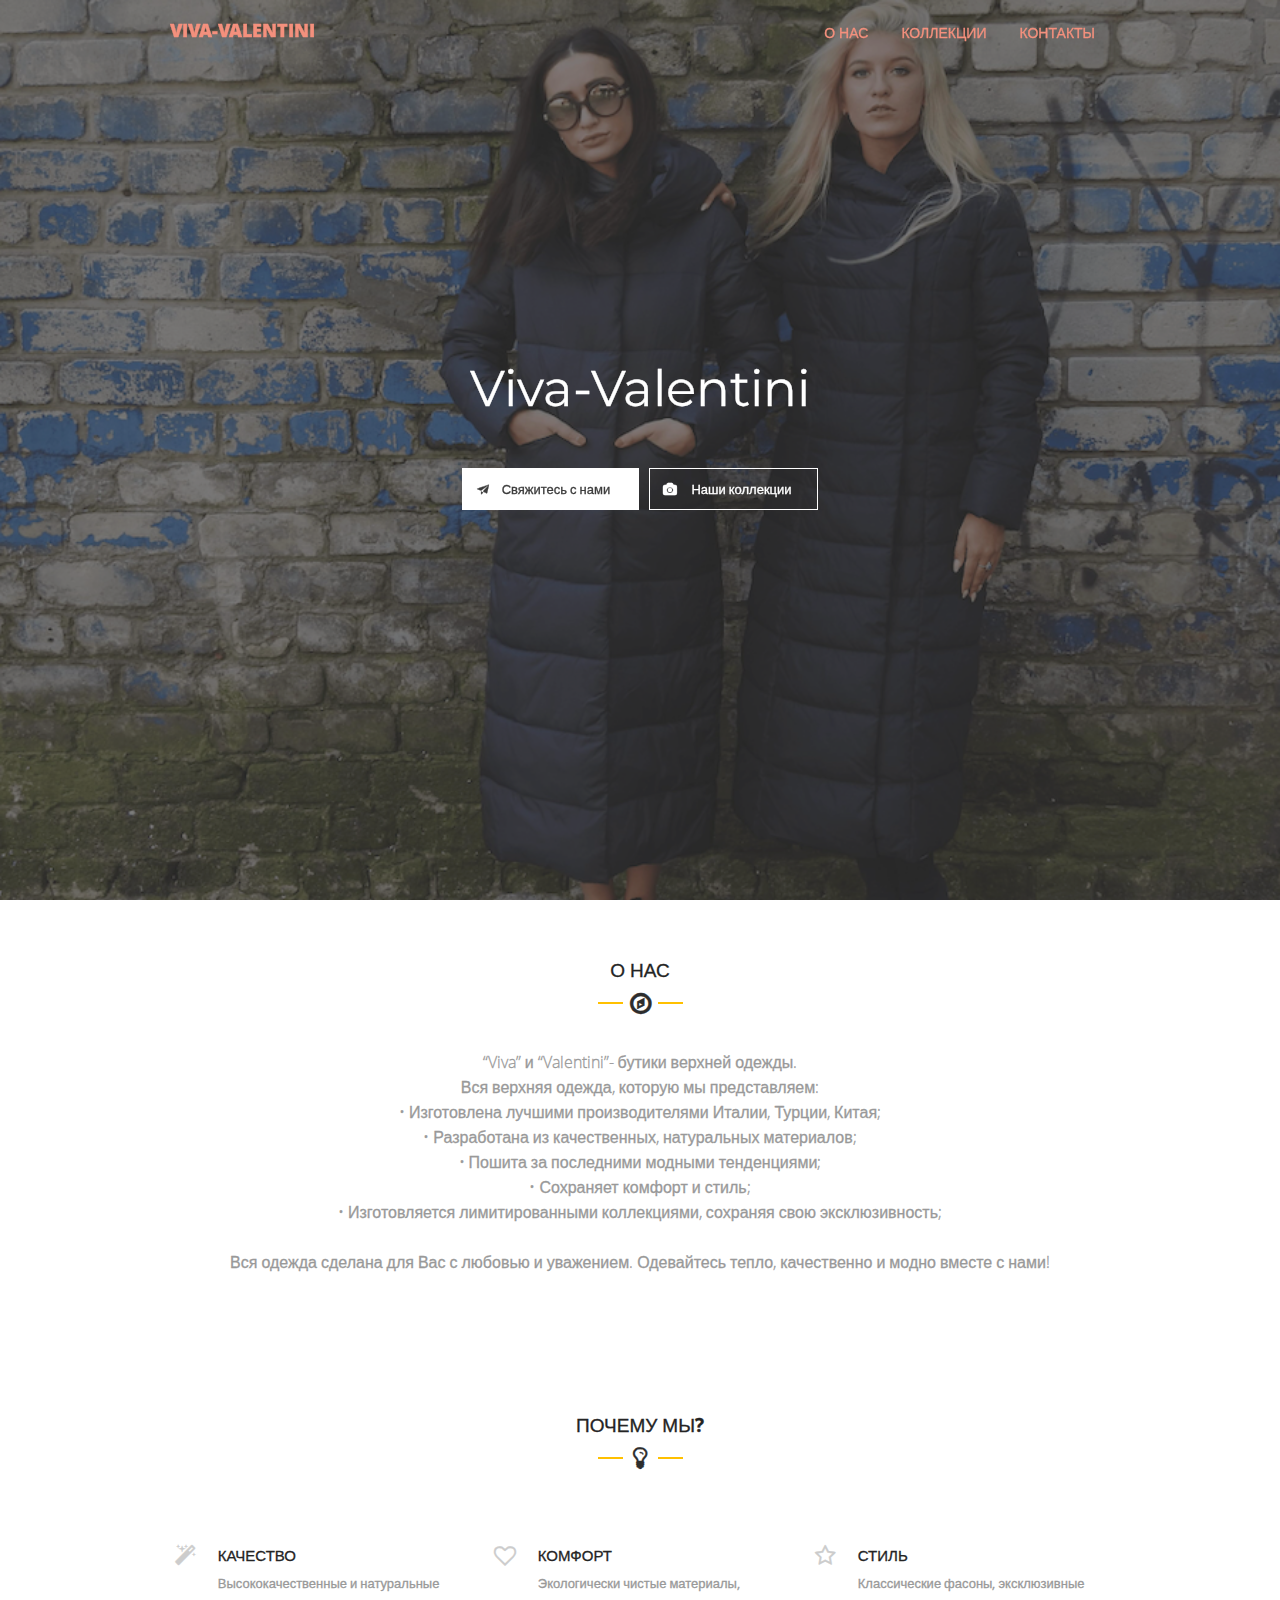
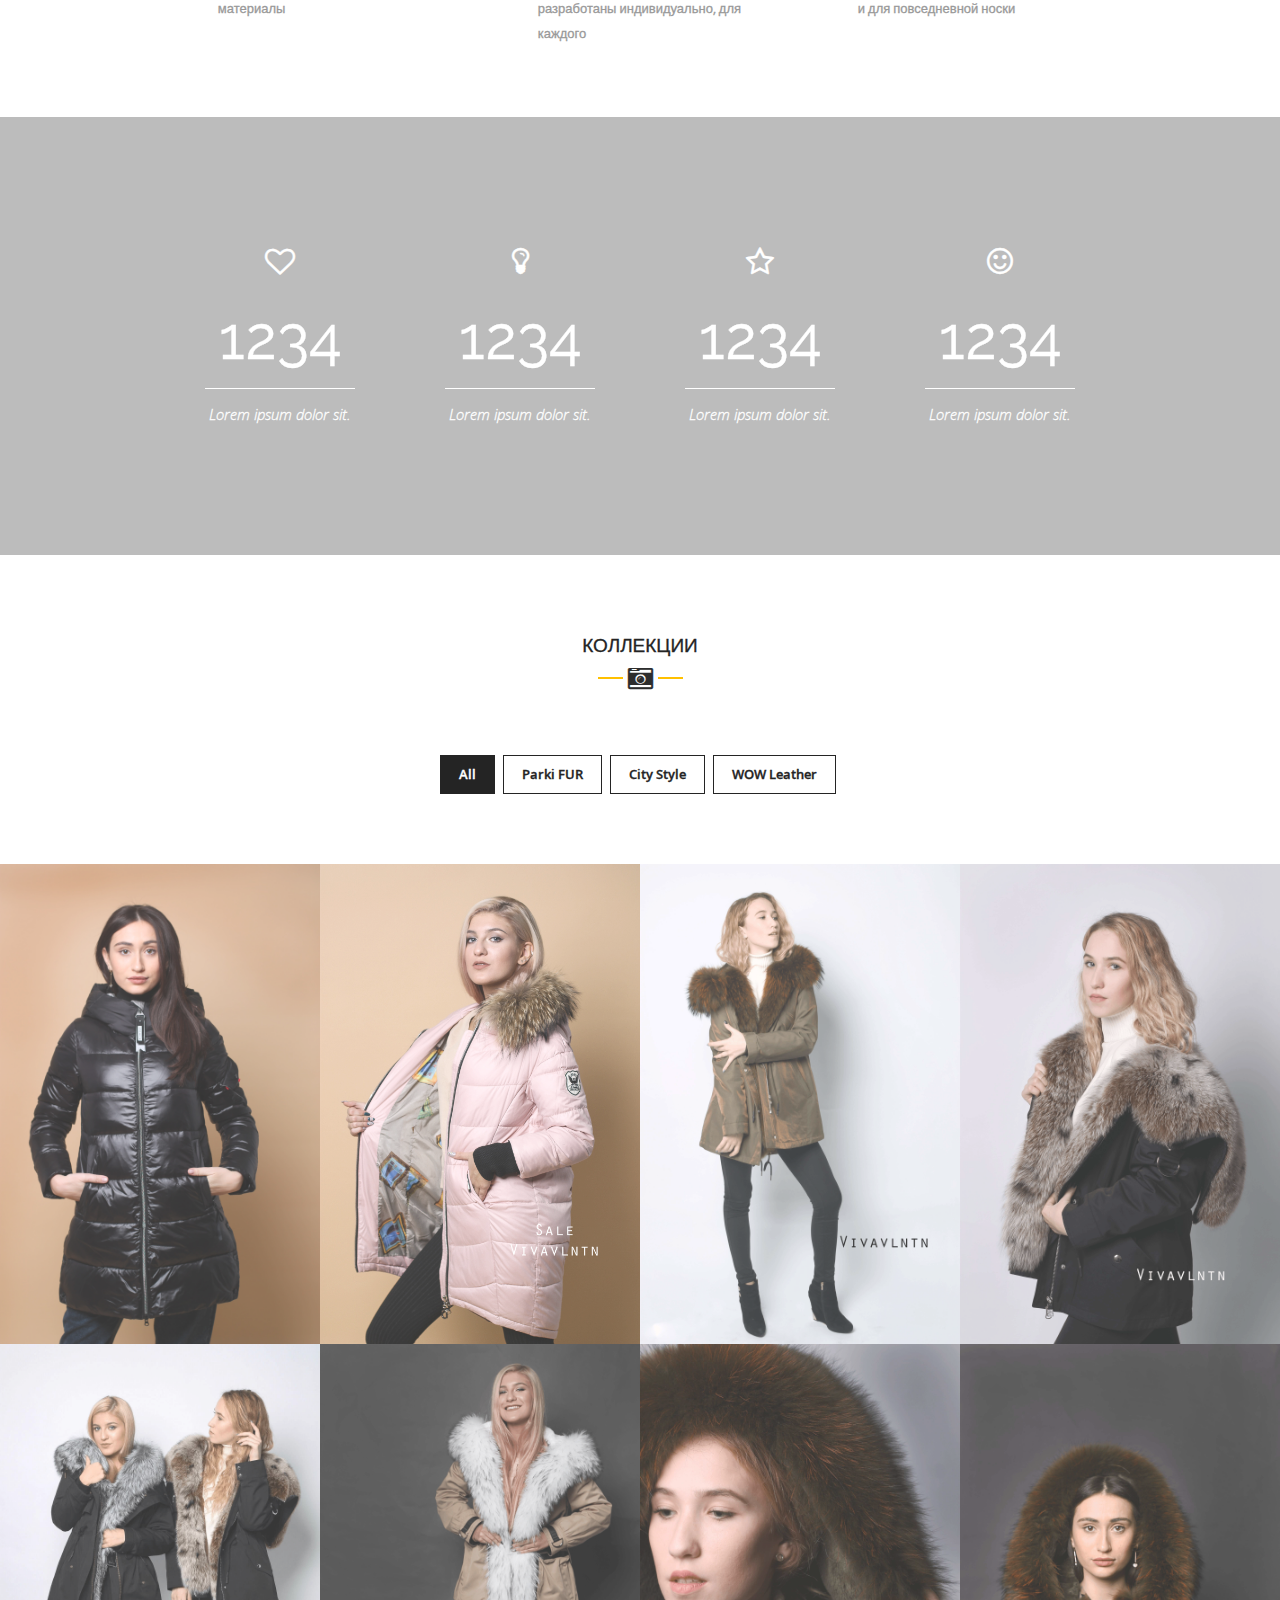
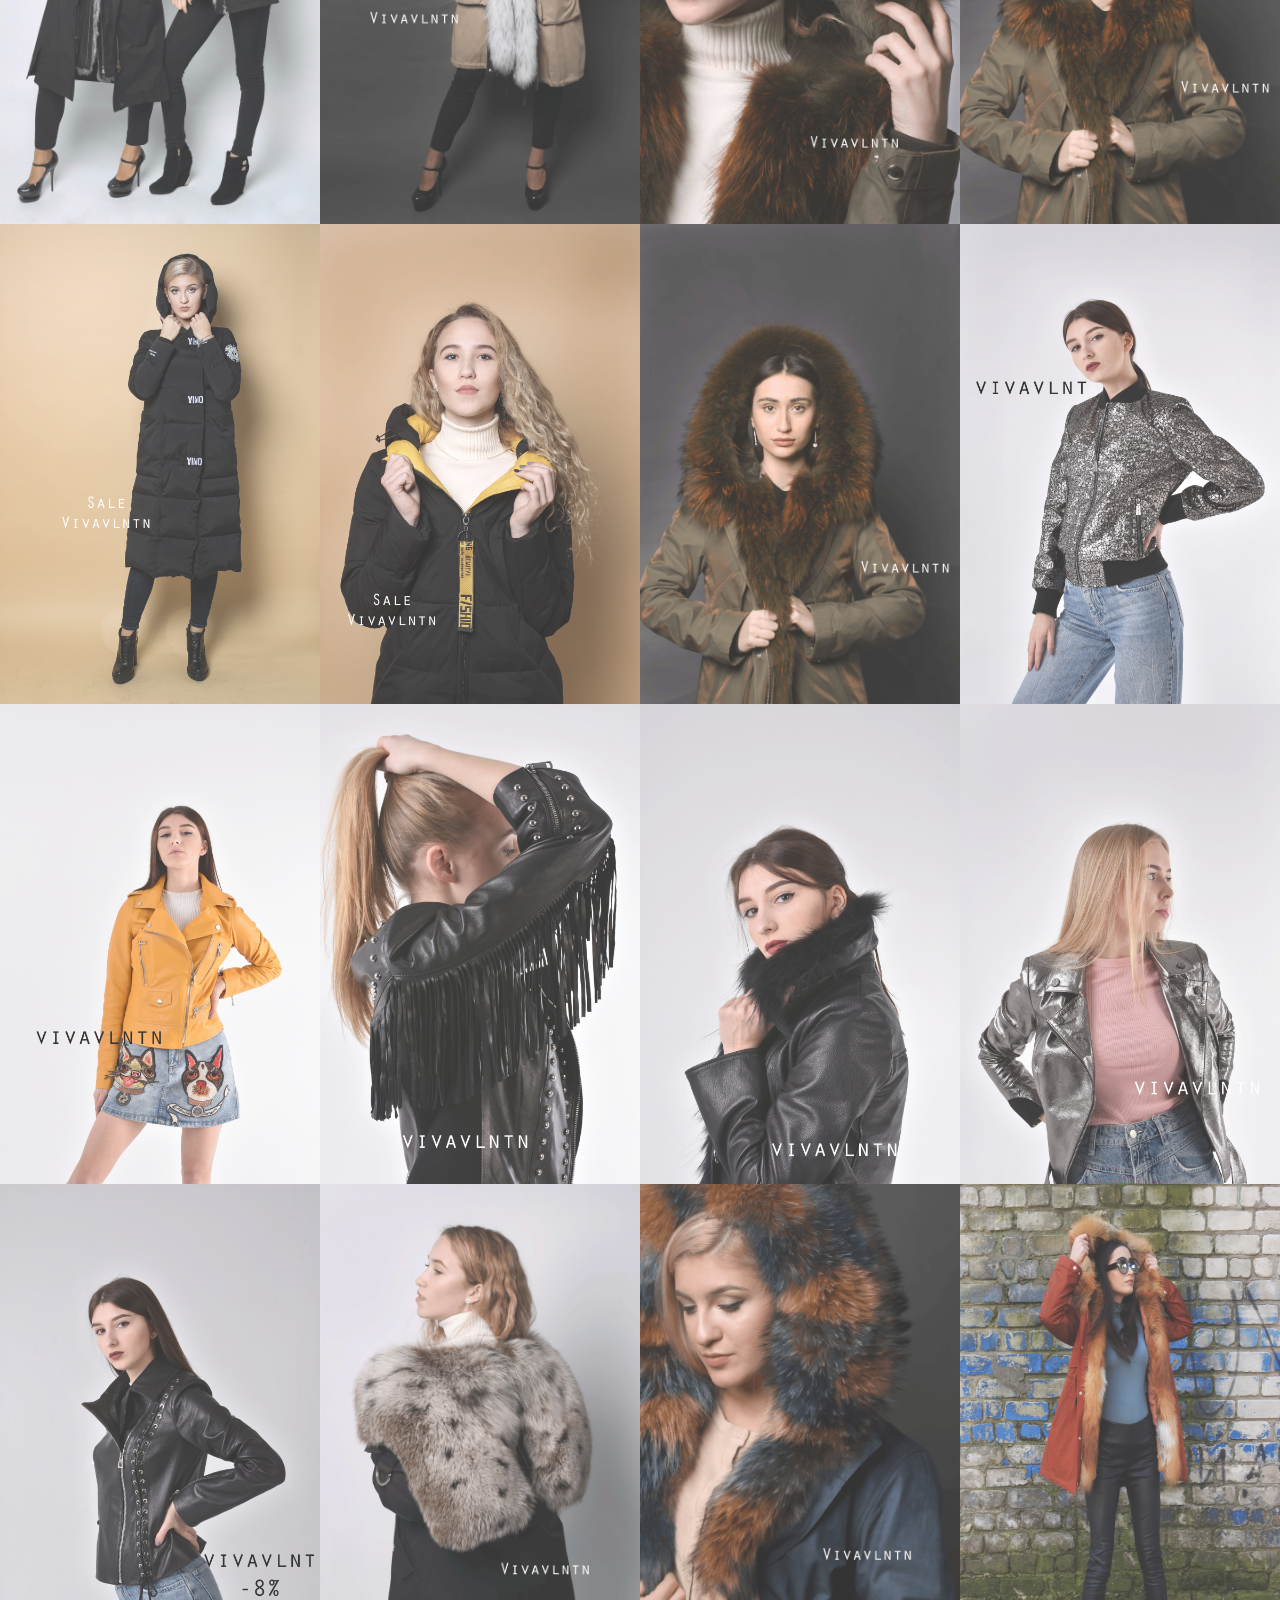
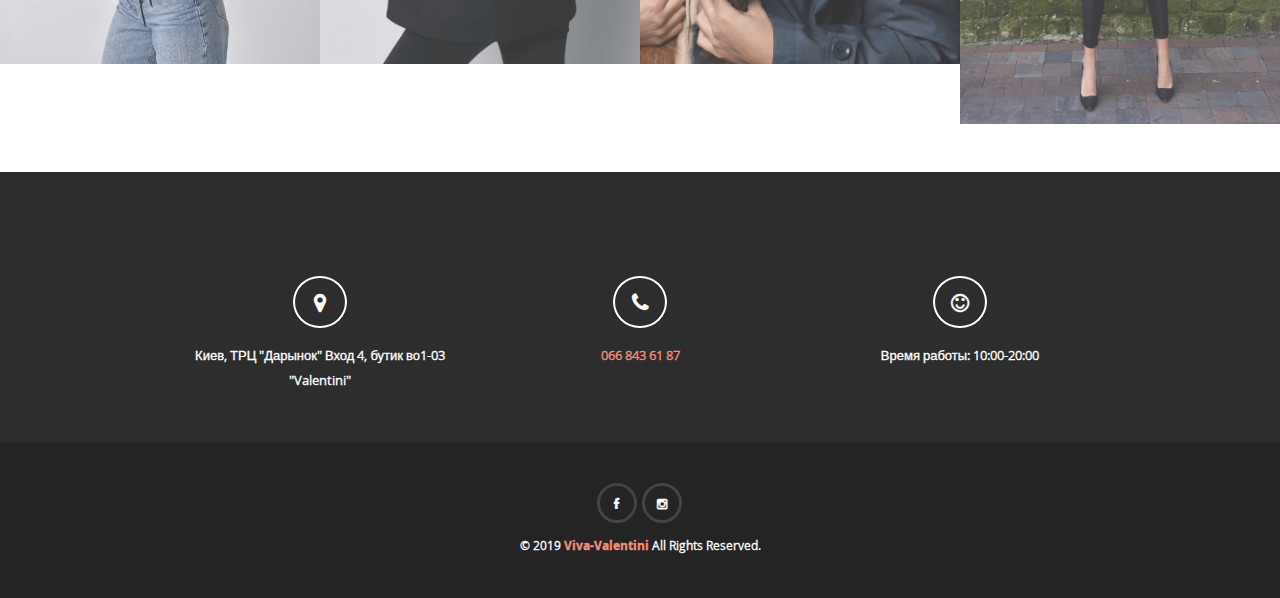
==== commit 6b44e44f: "fixed href of last photo" ====
--- a/HTML/index.html
+++ b/HTML/index.html
@@ -5,8 +5,6 @@
     <meta name="viewport" content="width=device-width, initial-scale=1, maximum-scale=1">
 
     <title>Viva-Valentini</title>
-
-    <!--Stylesheet-->
 
     <!--[if IE 7]>
     <link href="https://fonts.googleapis.com/css?family=Open+Sans" rel="stylesheet">
@@ -19,7 +17,6 @@
     <link href="css/magnific-popup.css" rel="stylesheet"/>
     <link href="css/flexslider.css" rel="stylesheet"/>
 
-
     <!--[if lt IE 9]>
     <script src="http://html5shiv.googlecode.com/svn/trunk/html5.js"></script>
     <![endif]-->
@@ -47,13 +44,11 @@
 <!--Wrapper-->
 <div id="wrapper">
 
-
     <!--Header-->
     <header id="header">
 
         <!--Main header-->
         <div class="mainHeader default">
-
 
             <!--Container-->
             <div class="container clearfix">
@@ -64,7 +59,6 @@
                     </div>
                     <!--End logo-->
                 </div>
-
 
                 <div class="two-thirds column">
                     <!--Navigation-->
@@ -78,16 +72,13 @@
                             <li><a class="scroll" href="#portfolio">Коллекции</a></li>
                             <!--<li><a class="scroll" href="#blog">Блог</a></li>-->
                             <li><a class="scroll" href="#contacts111">Контакты</a></li>
-
                         </ul>
-
                     </nav>
                     <!--End navigation-->
 
                 </div>
                 <!--End container-->
 
-
             </div>
             <!--End main header-->
         </div>
@@ -95,37 +86,27 @@
     </header>
     <!--End header-->
 
-
     <!--Slider-->
     <div class="slider">
 
         <!--Main slider-->
         <div class=" mainSlider flexslider">
-
 
             <ul class="slides">
 
                 <li><img src="images/clothes-images/4-min-900x700.png" class="slide slider-photo-test" alt=""/>
                     <div class="caption">
                         <h1 style="font-family: 'Montserrat', sans-serif; color: #FFFFFF">Viva-Valentini</h1>
-                        <!--<p>we design and develop for the <span>web</span> &amp; <span>mobile</span></p>-->
-
                         <div class="shortBtn">
                             <a class="scroll" href="#contacts111"><i class="icon-paper-plane"></i>Свяжитесь с нами </a>
                             <a class="scroll" href="#portfolio"><i class="icon-camera"></i> Наши коллекции </a>
                         </div>
-
-
                     </div>
                 </li>
 
                 <li><img src="images/clothes-images/3-min-900x700-min.png" class="slide" alt=""/>
-
                     <div class="caption">
                         <h1 style="font-family: 'Montserrat', sans-serif; color: #FFFFFF">Viva-Valentini</h1>
-                        <!--<p>we design and develop for the <span>web</span> &amp; <span>mobile</span></p>-->
-
-
                         <div class="shortBtn">
                             <a class="scroll" href="#contacts111"><i class="icon-paper-plane"></i> Свяжитесь с нами</a>
                             <a class="scroll" href="#portfolio"><i class="icon-camera"></i> Наши коллекции</a>
@@ -136,7 +117,6 @@
                 </li>
             </ul>
 
-
         </div>
         <!--End main slider-->
     </div>
@@ -148,7 +128,6 @@
         <!--About intro-->
         <div class="aboutIntro tCenter ofsInTop ofsInBottom">
 
-
             <!--Container-->
             <div class="container clearfix">
 
@@ -159,11 +138,6 @@
                         <i class="icon-compass"></i>
                     </div>
                 </div>
-                <!--<p class="introText">Более 18 лет предлагаем верхнюю одежду, которая полностью соответствует вашему-->
-                <!--образу жизни. Благодаря исключительному качеству и персональному подходу мы - не просто магазин, мы-->
-                <!-- - бутик, в котором каждый клиент становится другом. <br/>-->
-                <!--</p>-->
-
                 <p class="introText">“Viva” и “Valentini”- бутики верхней одежды. <br/>
                     Вся верхняя одежда, которую мы представляем: <br/>
                     • Изготовлена лучшими производителями Италии, Турции, Китая; <br/>
@@ -171,26 +145,20 @@
                     • Пошита за последними модными тенденциями; <br/>
                     • Сохраняет комфорт и стиль; <br/>
                     • Изготовляется лимитированными коллекциями, сохраняя свою эксклюзивность; <br/> <br/>
-
                     Вся одежда сделана для Вас с любовью и уважением. Одевайтесь тепло, качественно и модно вместе с
                     нами!</p>
-
-
             </div>
             <!--End container-->
         </div>
         <!--End about intro-->
-
 
         <!--What we do-->
     </section>
     <!--End about section-->
 
-
     <!--Services section-->
     <section id="services" class=" ofsTop ">
 
-
         <!--Container-->
         <div class="container clearfix">
 
@@ -208,14 +176,11 @@
         <!--Container-->
         <div class="container clearfix">
 
-
             <!--Service holder-->
             <div class="servicesHolder clearfix">
 
-
                 <!--Service content-->
                 <div class="servicesContent clearfix">
-
 
                     <!--Service-->
                     <div class="one-third column ">
@@ -231,10 +196,8 @@
                             </div>
                         </div>
 
-
                     </div>
                     <!--End service-->
-
 
                     <!--Service-->
                     <div class="one-third column ">
@@ -250,10 +213,8 @@
                             </div>
                         </div>
 
-
                     </div>
                     <!--End service-->
-
 
                     <!--Service-->
                     <div class="one-third column ">
@@ -269,7 +230,6 @@
                             </div>
                         </div>
 
-
                     </div>
                     <!--End service-->
 
@@ -277,9 +237,6 @@
                 </div>
                 <!--End service content-->
 
-
-                <!--Service content-->
-                <!--End service-->
             </div>
             <!--End service content-->
 
@@ -401,7 +358,6 @@
                             <a href="images/clothes-images/city-style/city-style-1-min.JPG" class="doubleLeft folio"><i
                                     class="icon-eye"></i></a>
                         </div>
-
                     </div>
                 </div>
                 <img src="images/clothes-images/city-style/city-style-1-min.JPG" alt="">
@@ -448,16 +404,16 @@
 
             </li>
             <!--<li class="item" data-id="id-7" data-type="parkiFur">-->
-                <!--<div class="itemDesc">-->
-                    <!--<div class="itemDescInner">-->
-                        <!--<h3>parkiFr_parkiur.<span>parkiFuprkiFur.</span></h3>-->
-                        <!--<div class=" itemBtn ">-->
-                            <!--<a href="images/clothes-images/parki-fur/parki-3.jpg" class="doubleLeft folio"><i-->
-                                    <!--class="icon-eye"></i></a>-->
-                        <!--</div>-->
-                    <!--</div>-->
-                <!--</div>-->
-                <!--<img src="images/clothes-images/parki-fur/parki-3.jpg" alt="">-->
+            <!--<div class="itemDesc">-->
+            <!--<div class="itemDescInner">-->
+            <!--<h3>parkiFr_parkiur.<span>parkiFuprkiFur.</span></h3>-->
+            <!--<div class=" itemBtn ">-->
+            <!--<a href="images/clothes-images/parki-fur/parki-3.jpg" class="doubleLeft folio"><i-->
+            <!--class="icon-eye"></i></a>-->
+            <!--</div>-->
+            <!--</div>-->
+            <!--</div>-->
+            <!--<img src="images/clothes-images/parki-fur/parki-3.jpg" alt="">-->
             <!--</li>-->
 
             <li class="item " data-id="id-8" data-type="parkiFur">
@@ -659,12 +615,12 @@
                     <div class="itemDescInner">
                         <h3>parkiFr_parkiur.<span>Parki Fur</span></h3>
                         <div class=" itemBtn ">
-                            <a href="images/clothes-images/13(2).jpg" class="doubleLeft folio"><i
-                                    class="icon-eye"></i></a>
-                        </div>
-                    </div>
-                </div>
-                <img style="height: 540px"  src="images/clothes-images/13(2).jpg" alt="">
+                            <a href="images/clothes-images/13(1).jpg" class="doubleLeft folio"><i
+                                    class="icon-eye"></i></a>
+                        </div>
+                    </div>
+                </div>
+                <img style="height: 540px" src="images/clothes-images/13(2).jpg" alt="">
             </li>
 
         </ul>
@@ -705,7 +661,6 @@
 
         </div>
         <!--End container-->
-
 
     </div>
     <!--End contact info -->
@@ -735,10 +690,11 @@
         </div>
         <!--End container-->
     </div>
-    <!--End foter holder-->
+    <!--End footer holder-->
 </footer>
 <!--End footer-->
 </div>
+
 <!--ENd wrapper-->
 <!--Javascript-->
 <script src="js/jquery-1.9.1.min.js" type="text/javascript"></script>
@@ -757,7 +713,6 @@
 <script src="js/script.js" type="text/javascript"></script>
 <!-- Google analytics -->
 
-
 <!-- End google analytics -->
 </body>
 </html>--- a/HTML/css/font.css
+++ b/HTML/css/font.css
@@ -1,183 +1 @@
-@font-face {
-    font-family: 'open_sansbold';
-    src: url('../font/OpenSans-Bold-webfont.eot');
-    src: url('../font/OpenSans-Bold-webfont.eot?#iefix') format('embedded-opentype'),
-		url('../font/OpenSans-Bold-webfont.woff') format('woff'),
-		url('../font/OpenSans-Bold-webfont.ttf') format('truetype'),
-         url('../OpenSans-Bold-webfont.svg#open_sansbold') format('svg');
-    font-weight: normal;
-    font-style: normal;
-
-}
-
-@font-face {
-    font-family: 'open_sansbold_italic';
-    src: url('../font/OpenSans-BoldItalic-webfont.eot');
-    src: url('../font/OpenSans-BoldItalic-webfont.eot?#iefix') format('embedded-opentype'),
-	url('../font/OpenSans-BoldItalic-webfont.woff') format('woff'),
-         url('../font/OpenSans-BoldItalic-webfont.ttf') format('truetype'),
-         url('../font/OpenSans-BoldItalic-webfont.svg#open_sansbold_italic') format('svg');
-    font-weight: normal;
-    font-style: normal;
-
-}
-
-
-@font-face {
-    font-family: 'open_sansextrabold';
-    src: url('../font/OpenSans-ExtraBold-webfont.eot');
-    src: url('../font/OpenSans-ExtraBold-webfont.eot?#iefix') format('embedded-opentype'),
- 		 url('../font/OpenSans-ExtraBold-webfont.woff') format('woff'),
-         url('../font/OpenSans-ExtraBold-webfont.ttf') format('truetype'),
-         url('../font/OpenSans-ExtraBold-webfont.svg#open_sansextrabold') format('svg');
-    font-weight: normal;
-    font-style: normal;
-
-}
-
-
-@font-face {
-    font-family: 'open_sansextrabold_italic';
-    src: url('../font/OpenSans-ExtraBoldItalic-webfont.eot');
-    src: url('../font/OpenSans-ExtraBoldItalic-webfont.eot?#iefix') format('embedded-opentype'),
-		 url('../font/OpenSans-ExtraBoldItalic-webfont.woff') format('woff'),
-         url('../font/OpenSans-ExtraBoldItalic-webfont.ttf') format('truetype'),
-         url('../font/OpenSans-ExtraBoldItalic-webfont.svg#open_sansextrabold_italic') format('svg');
-    font-weight: normal;
-    font-style: normal;
-
-}
-
-
-@font-face {
-    font-family: 'open_sansitalic';
-    src: url('../font/OpenSans-Italic-webfont.eot');
-    src: url('../font/OpenSans-Italic-webfont.eot?#iefix') format('embedded-opentype'),
- 		 url('../font/OpenSans-Italic-webfont.woff') format('woff'),
-         url('../font/OpenSans-Italic-webfont.ttf') format('truetype'),
-         url('../font/OpenSans-Italic-webfont.svg#open_sansitalic') format('svg');
-    font-weight: normal;
-    font-style: normal;
-
-}
-
-
-@font-face {
-    font-family: 'open_sanslight';
-    src: url('../font/OpenSans-Light-webfont.eot');
-    src: url('../font/OpenSans-Light-webfont.eot?#iefix') format('embedded-opentype'),
- 		 url('../font/OpenSans-Light-webfont.woff') format('woff'),
-         url('../font/OpenSans-Light-webfont.ttf') format('truetype'),
-         url('../font/OpenSans-Light-webfont.svg#open_sanslight') format('svg');
-    font-weight: normal;
-    font-style: normal;
-
-}
-
-
-
-@font-face {
-    font-family: 'open_sanslight_italic';
-    src: url('../font/OpenSans-LightItalic-webfont.eot');
-    src: url('../font/OpenSans-LightItalic-webfont.eot?#iefix') format('embedded-opentype'),
-		 url('../font/OpenSans-LightItalic-webfont.woff') format('woff'),
-         url('../font/OpenSans-LightItalic-webfont.ttf') format('truetype'),
-         url('../font/OpenSans-LightItalic-webfont.svg#open_sanslight_italic') format('svg');
-    font-weight: normal;
-    font-style: normal;
-
-}
-
-@font-face {
-    font-family: 'open_sansregular';
-    src: url('../font/OpenSans-Regular-webfont.eot');
-    src: url('../font/OpenSans-Regular-webfont.eot?#iefix') format('embedded-opentype'),
-		 url('../font/OpenSans-Regular-webfont.woff') format('woff'),
-         url('../font/OpenSans-Regular-webfont.ttf') format('truetype'),
-         url('../font/OpenSans-Regular-webfont.svg#open_sansregular') format('svg');
-    font-weight: normal;
-    font-style: normal;
-
-}
-
-
-@font-face {
-    font-family: 'open_sanssemibold';
-    src: url('../font/OpenSans-Semibold-webfont.eot');
-    src: url('../font/OpenSans-Semibold-webfont.eot?#iefix') format('embedded-opentype'),
- 		 url('../font/OpenSans-Semibold-webfont.woff') format('woff'),
-         url('../font/OpenSans-Semibold-webfont.ttf') format('truetype'),
-         url('../font/OpenSans-Semibold-webfont.svg#open_sanssemibold') format('svg');
-    font-weight: normal;
-    font-style: normal;
-
-}
-
-@font-face {
-    font-family: 'open_sanssemibold_italic';
-    src: url('../font/OpenSans-SemiboldItalic-webfont.eot');
-    src: url('../font/OpenSans-SemiboldItalic-webfont.eot?#iefix') format('embedded-opentype'),
-		 url('../font/OpenSans-SemiboldItalic-webfont.woff') format('woff'),
-         url('../font/OpenSans-SemiboldItalic-webfont.ttf') format('truetype'),
-         url('../font/OpenSans-SemiboldItalic-webfont.svg#open_sanssemibold_italic') format('svg');
-    font-weight: normal;
-    font-style: normal;
-
-}
-
-
-
-
-@font-face {
-    font-family: 'playfair_displaybold_italic';
-    src: url('../font/playfairdisplay-bolditalic-webfont.eot');
-    src: url('../font/playfairdisplay-bolditalic-webfont.eot?#iefix') format('embedded-opentype'),
-         url('../font/playfairdisplay-bolditalic-webfont.woff') format('woff'),
-         url('../font/playfairdisplay-bolditalic-webfont.ttf') format('truetype');
-    font-weight: normal;
-    font-style: normal;
-
-}
-
-
-
-@font-face {
-    font-family: 'playfair_displayregular';
-    src: url('../font/playfairdisplay-regular-webfont.eot');
-    src: url('../font/playfairdisplay-regular-webfont.eot?#iefix') format('embedded-opentype'),
-         url('../font/playfairdisplay-regular-webfont.woff') format('woff'),
-         url('../font/playfairdisplay-regular-webfont.ttf') format('truetype');
-    font-weight: normal;
-    font-style: normal;
-
-}
-
-
-@font-face {
-    font-family: 'playfair_displayitalic';
-    src: url('../font/playfairdisplay-italic-webfont.eot');
-    src: url('../font/playfairdisplay-italic-webfont.eot?#iefix') format('embedded-opentype'),
-         url('../font/playfairdisplay-italic-webfont.woff') format('woff'),
-         url('../font/playfairdisplay-italic-webfont.ttf') format('truetype');
-    font-weight: normal;
-    font-style: normal;
-
-}
-
-
-
-@font-face {
-    font-family: 'ralewayregular';
-    src: url('../font/raleway-regular-webfont.eot');
-    src: url('../font/raleway-regular-webfont.eot?#iefix') format('embedded-opentype'),
-         url('../font/raleway-regular-webfont.woff') format('woff'),
-         url('../font/raleway-regular-webfont.ttf') format('truetype'),
-         url('../font/raleway-regular-webfont.svg#ralewayregular') format('svg');
-    font-weight: normal;
-    font-style: normal;
-
-}
-
-
-
-
+@import url(https://fonts.googleapis.com/css?family=Open+Sans);@import url(https://fonts.googleapis.com/css?family=Montserrat);@font-face{font-family:open_sansbold;src:url(../font/OpenSans-Bold-webfont.eot);src:url(../font/OpenSans-Bold-webfont.eot?#iefix) format('embedded-opentype'),url(../font/OpenSans-Bold-webfont.woff) format('woff'),url(../font/OpenSans-Bold-webfont.ttf) format('truetype'),url(../OpenSans-Bold-webfont.svg#open_sansbold) format('svg');font-weight:400;font-style:normal}@font-face{font-family:open_sansbold_italic;src:url(../font/OpenSans-BoldItalic-webfont.eot);src:url(../font/OpenSans-BoldItalic-webfont.eot?#iefix) format('embedded-opentype'),url(../font/OpenSans-BoldItalic-webfont.woff) format('woff'),url(../font/OpenSans-BoldItalic-webfont.ttf) format('truetype'),url(../font/OpenSans-BoldItalic-webfont.svg#open_sansbold_italic) format('svg');font-weight:400;font-style:normal}@font-face{font-family:open_sansextrabold;src:url(../font/OpenSans-ExtraBold-webfont.eot);src:url(../font/OpenSans-ExtraBold-webfont.eot?#iefix) format('embedded-opentype'),url(../font/OpenSans-ExtraBold-webfont.woff) format('woff'),url(../font/OpenSans-ExtraBold-webfont.ttf) format('truetype'),url(../font/OpenSans-ExtraBold-webfont.svg#open_sansextrabold) format('svg');font-weight:400;font-style:normal}@font-face{font-family:open_sansextrabold_italic;src:url(../font/OpenSans-ExtraBoldItalic-webfont.eot);src:url(../font/OpenSans-ExtraBoldItalic-webfont.eot?#iefix) format('embedded-opentype'),url(../font/OpenSans-ExtraBoldItalic-webfont.woff) format('woff'),url(../font/OpenSans-ExtraBoldItalic-webfont.ttf) format('truetype'),url(../font/OpenSans-ExtraBoldItalic-webfont.svg#open_sansextrabold_italic) format('svg');font-weight:400;font-style:normal}@font-face{font-family:open_sansitalic;src:url(../font/OpenSans-Italic-webfont.eot);src:url(../font/OpenSans-Italic-webfont.eot?#iefix) format('embedded-opentype'),url(../font/OpenSans-Italic-webfont.woff) format('woff'),url(../font/OpenSans-Italic-webfont.ttf) format('truetype'),url(../font/OpenSans-Italic-webfont.svg#open_sansitalic) format('svg');font-weight:400;font-style:normal}@font-face{font-family:open_sanslight;src:url(../font/OpenSans-Light-webfont.eot);src:url(../font/OpenSans-Light-webfont.eot?#iefix) format('embedded-opentype'),url(../font/OpenSans-Light-webfont.woff) format('woff'),url(../font/OpenSans-Light-webfont.ttf) format('truetype'),url(../font/OpenSans-Light-webfont.svg#open_sanslight) format('svg');font-weight:400;font-style:normal}@font-face{font-family:open_sanslight_italic;src:url(../font/OpenSans-LightItalic-webfont.eot);src:url(../font/OpenSans-LightItalic-webfont.eot?#iefix) format('embedded-opentype'),url(../font/OpenSans-LightItalic-webfont.woff) format('woff'),url(../font/OpenSans-LightItalic-webfont.ttf) format('truetype'),url(../font/OpenSans-LightItalic-webfont.svg#open_sanslight_italic) format('svg');font-weight:400;font-style:normal}@font-face{font-family:open_sansregular;src:url(../font/OpenSans-Regular-webfont.eot);src:url(../font/OpenSans-Regular-webfont.eot?#iefix) format('embedded-opentype'),url(../font/OpenSans-Regular-webfont.woff) format('woff'),url(../font/OpenSans-Regular-webfont.ttf) format('truetype'),url(../font/OpenSans-Regular-webfont.svg#open_sansregular) format('svg');font-weight:400;font-style:normal}@font-face{font-family:open_sanssemibold;src:url(../font/OpenSans-Semibold-webfont.eot);src:url(../font/OpenSans-Semibold-webfont.eot?#iefix) format('embedded-opentype'),url(../font/OpenSans-Semibold-webfont.woff) format('woff'),url(../font/OpenSans-Semibold-webfont.ttf) format('truetype'),url(../font/OpenSans-Semibold-webfont.svg#open_sanssemibold) format('svg');font-weight:400;font-style:normal}@font-face{font-family:open_sanssemibold_italic;src:url(../font/OpenSans-SemiboldItalic-webfont.eot);src:url(../font/OpenSans-SemiboldItalic-webfont.eot?#iefix) format('embedded-opentype'),url(../font/OpenSans-SemiboldItalic-webfont.woff) format('woff'),url(../font/OpenSans-SemiboldItalic-webfont.ttf) format('truetype'),url(../font/OpenSans-SemiboldItalic-webfont.svg#open_sanssemibold_italic) format('svg');font-weight:400;font-style:normal}@font-face{font-family:playfair_displaybold_italic;src:url(../font/playfairdisplay-bolditalic-webfont.eot);src:url(../font/playfairdisplay-bolditalic-webfont.eot?#iefix) format('embedded-opentype'),url(../font/playfairdisplay-bolditalic-webfont.woff) format('woff'),url(../font/playfairdisplay-bolditalic-webfont.ttf) format('truetype');font-weight:400;font-style:normal}@font-face{font-family:playfair_displayregular;src:url(../font/playfairdisplay-regular-webfont.eot);src:url(../font/playfairdisplay-regular-webfont.eot?#iefix) format('embedded-opentype'),url(../font/playfairdisplay-regular-webfont.woff) format('woff'),url(../font/playfairdisplay-regular-webfont.ttf) format('truetype');font-weight:400;font-style:normal}@font-face{font-family:playfair_displayitalic;src:url(../font/playfairdisplay-italic-webfont.eot);src:url(../font/playfairdisplay-italic-webfont.eot?#iefix) format('embedded-opentype'),url(../font/playfairdisplay-italic-webfont.woff) format('woff'),url(../font/playfairdisplay-italic-webfont.ttf) format('truetype');font-weight:400;font-style:normal}@font-face{font-family:ralewayregular;src:url(../font/raleway-regular-webfont.eot);src:url(../font/raleway-regular-webfont.eot?#iefix) format('embedded-opentype'),url(../font/raleway-regular-webfont.woff) format('woff'),url(../font/raleway-regular-webfont.ttf) format('truetype'),url(../font/raleway-regular-webfont.svg#ralewayregular) format('svg');font-weight:400;font-style:normal}--- a/HTML/css/base.css
+++ b/HTML/css/base.css
@@ -1,34 +1,9 @@
-/*
-* Skeleton V1.2
-* Copyright 2011, Dave Gamache
-* www.getskeleton.com
-* Free to use under the MIT license.
-* http://www.opensource.org/licenses/mit-license.php
-* 6/20/2012
-*/
-
-
-/* Table of Content
-==================================================
-	#Reset & Basics
-	#Basic Styles
-	#Typography
-	#Links
-	#Buttons
-	#Radius
-	#Browser Fix
-	#Misc
-
-
-/* #Reset & Basics (Inspired by E. Meyers)
-================================================== */
-
 *, *:before, *:after {
     -moz-box-sizing: border-box;
 	-webkit-box-sizing :border-box;
 	-ms-box-sizing: border-box;
 	-o-box-sizing: border-box;
-	
+
 }
 
 
@@ -39,7 +14,7 @@
 		border: 0;
 		font-size: 100%;
 		font: inherit;
-		vertical-align: baseline; 
+		vertical-align: baseline;
 		text-decoration:none;}
 	article, aside, details, figcaption, figure, footer, header, hgroup, menu, nav, section {
 		display: block; }
@@ -55,7 +30,7 @@
 	table {
 		border-collapse: collapse;
 		border-spacing: 0; }
-		
+
 img {
     display: inline-block;
     vertical-align: middle;
@@ -78,7 +53,7 @@
 
 
 
-	
+
 
 
 /* #Basic Styles
@@ -102,9 +77,9 @@
 	em { font-style: italic; }
 	strong { font-weight: bold; color: #333; }
 	small { font-size: 80%; }
-	
-	
-	
+
+
+
 	.mainTitle {
 		margin-bottom:30px;
 	}
@@ -140,43 +115,43 @@
 	    z-index: -1;
 		height:2px;
 	}
-	
-	
-	
+
+
+
 	.logo h1, .planPrice h1{
 		font-family: 'open_sansextrabold', Arial, sans-serif;
 	}
-	
+
 	nav#mainNav li,.mainTitle h1, .bigTitle h1, .expertise h2, .teamSingle h3 , .srvDet h3, .planName h3, .planBody li span
 	,.plan .btn a, .testiDetails .td h3, .itemDesc h3, h1.projTitle, .tagsSingle h4 , .comments h2, .respond h2, .widget h2,
 	.brand {
 		font-family: 'open_sansbold', Arial, sans-serif;
 	}
-	
-	
+
+
 	ul#category li a, .singleDetails h1, a.launch, .allWorks a, .postDetails h1, .postTitle h1, .allPosts a,
 	.postContent .more a,  .replyForm #submit, .tagsList li a , .contactForm #submit{
 		font-family: 'open_sanssemibold', Arial, sans-serif;
 	}
-	
-	
+
+
 	.caption p, .teamSingle h3 span, .fc, .planPrice h1 span, .testiDetails .td h3 span, .itemDesc span ,
 	h1.projTitle span, .postCount.short h3, .postMeta, .postSingle blockquote{
 		font-family: 'open_sanslight_italic', Arial, sans-serif;
 	}
-	
-	
-	.introText, .replyForm textarea, .replyForm input[type="text"], .replyForm textarea, .contactForm input[type="text"], 
+
+
+	.introText, .replyForm textarea, .replyForm input[type="text"], .replyForm textarea, .contactForm input[type="text"],
 	.contactForm textarea{
 		font-family: 'open_sanslight', Arial, sans-serif;
 	}
-	
-	
+
+
 	.comments .reply-btn a, .postDetails .more a{
 		font-family: 'open_sanssemibold_italic', Arial, sans-serif;
 	}
-	
-	
+
+
 
 
 
@@ -185,44 +160,44 @@
 
 /* #Links
 ================================================== */
-	
+
 	a,.errorForm, .contactForm #submit,.tactive span, .pagination ul li span, .replyForm #submit  {
-		
+
 		transition: all 0.4s ease-in-out;
 		-ms-transition: all 0.4s ease-in-out 0s;
 		-webkit-transition: all 0.4s ease-in-out;
 		-moz-transition: all 0.4s ease-in-out;
 		-o-transition: all 0.4s ease-in-out;
-		
-	}
-	
-	
+
+	}
+
+
 
 
 
 /* #Buttons
-================================================== */	
+================================================== */
 
 	ul#category li a, a.btn, .replyForm #submit{
 		border: 1px solid #242424;
 		color: #242424;
 		padding: 8px 18px;
 	}
-	
-	
+
+
 	a.btn:hover, .pagination ul li a:hover, .pagination ul li span:hover, .replyForm #submit:hover, .tagsList li a:hover,
 	ul#category li a:hover, .projSocials li a:hover, .projNav li a:hover{
 		color: #ffffff;
 		background:#242424;
 	}
 
-	
+
 
 
 
 /* #Radius
-================================================== */	
-	
+================================================== */
+
 	.testiQuote i,.comments .img, .info .ico i, .tImg img, .tImg, .socialsFooter a {
 	    border-radius: 100%;
 		-webkit-border-radius: 100%;
@@ -231,29 +206,16 @@
 		-o-border-radius: 100%;
 }
 
-
-	
-
-
-
-
 /* #Browser Fix
 ================================================== */
-		
+
 		.socialsFooter a, .fct i, .item a .desc , .clt p i,
-		.searchForm input[type="text"],.pagination ul li , .contactForm input[type="text"], .contactForm textarea, 
+		.searchForm input[type="text"],.pagination ul li , .contactForm input[type="text"], .contactForm textarea,
 		.replyForm input[type="text"], .replyForm textarea, .comments .img, .blogLatest .postMedia, .blogLatest .postDetails, .facts, .bigTitle h1, .bigTitle
 		, .itemBtn a, .projSocials li a, .projNav li a {
 		    box-sizing:border-box;
 			-moz-box-sizing:border-box; /* Firefox */
 		}
-
-
-
-
-
-
-
 /* #Misc
 ================================================== */
 	.ofsBottom{margin-bottom:80px;}
@@ -261,7 +223,7 @@
 	.ofsTop{padding-top:80px;}
 	.ofsInTop{padding-top:60px;}
 	.ofsInBottom{padding-bottom:60px;}
-	.ofsTSmall{padding-top:20px;} 
+	.ofsTSmall{padding-top:20px;}
 	.ofsBSmall{padding-bottom:40px;}
 	.singleOffset{margin-top:200px;}
 	.blogSingle.singleOffset {margin-top: 150px;}
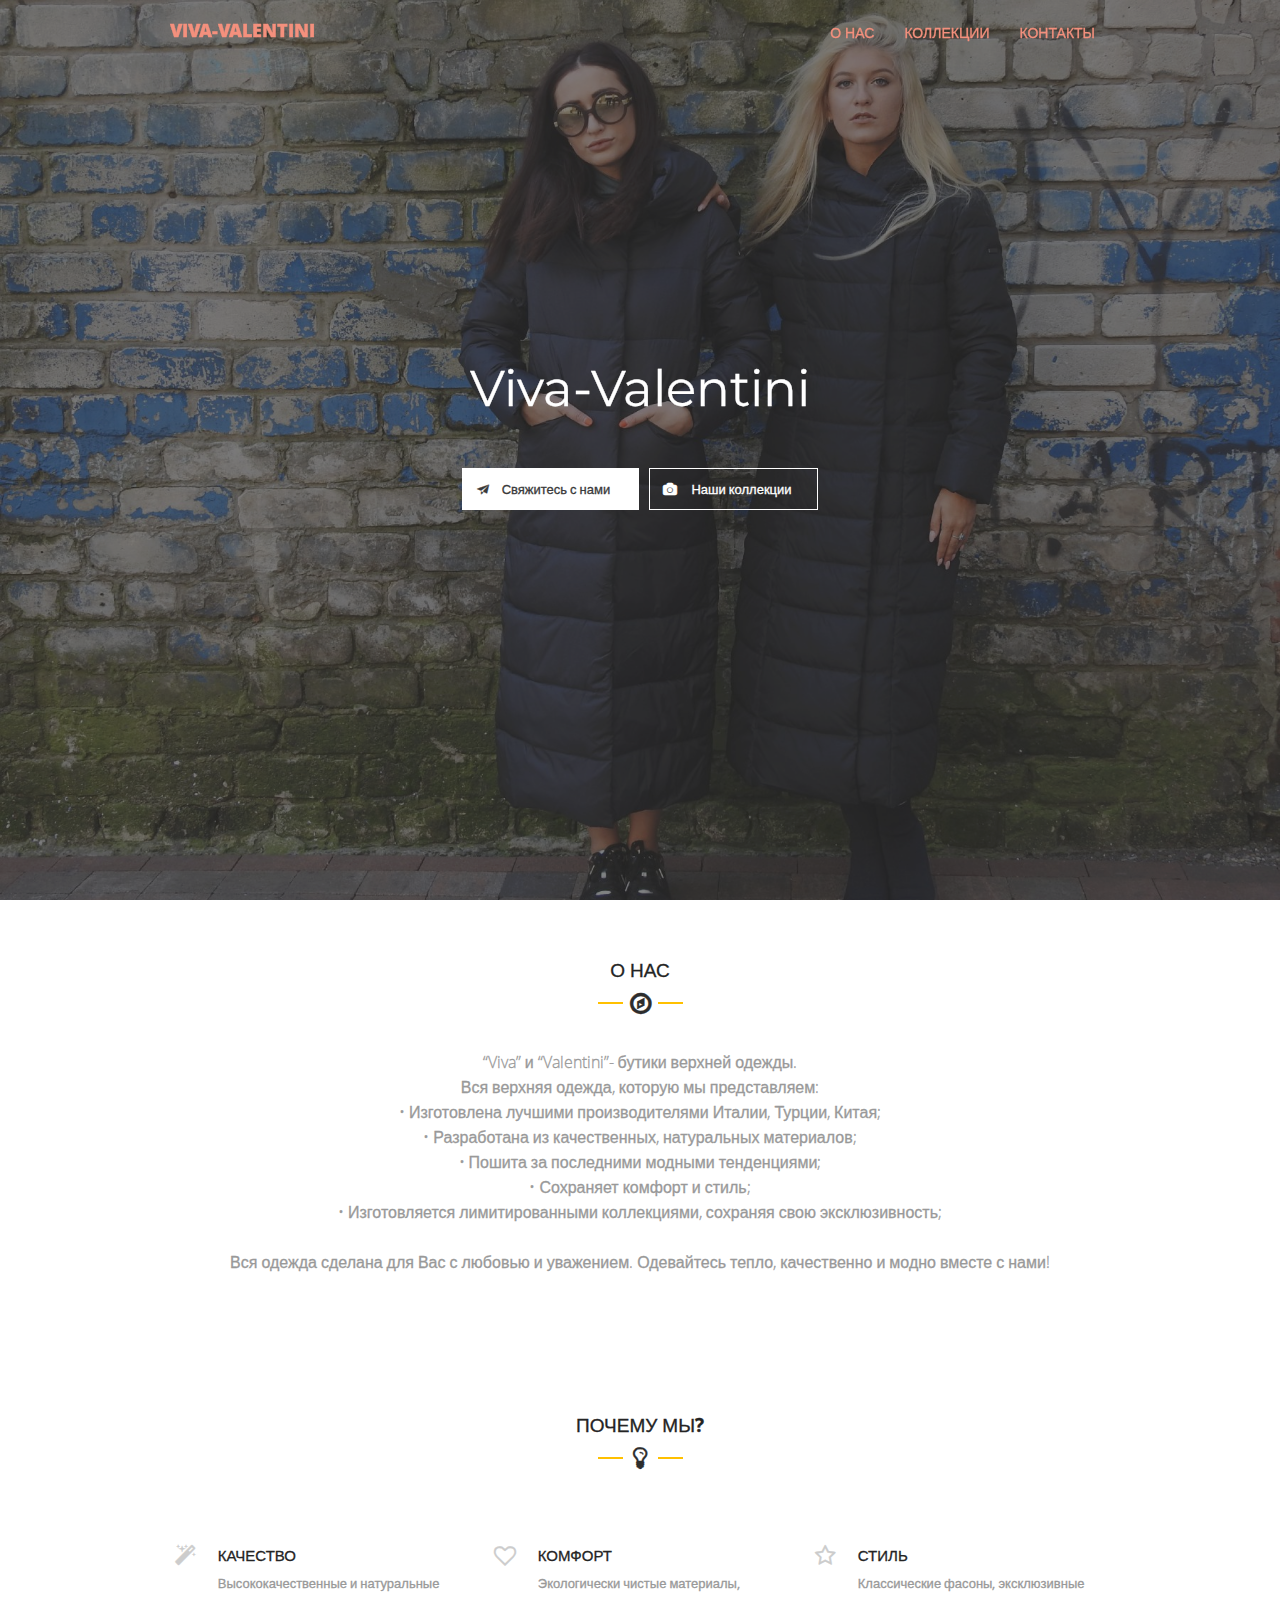
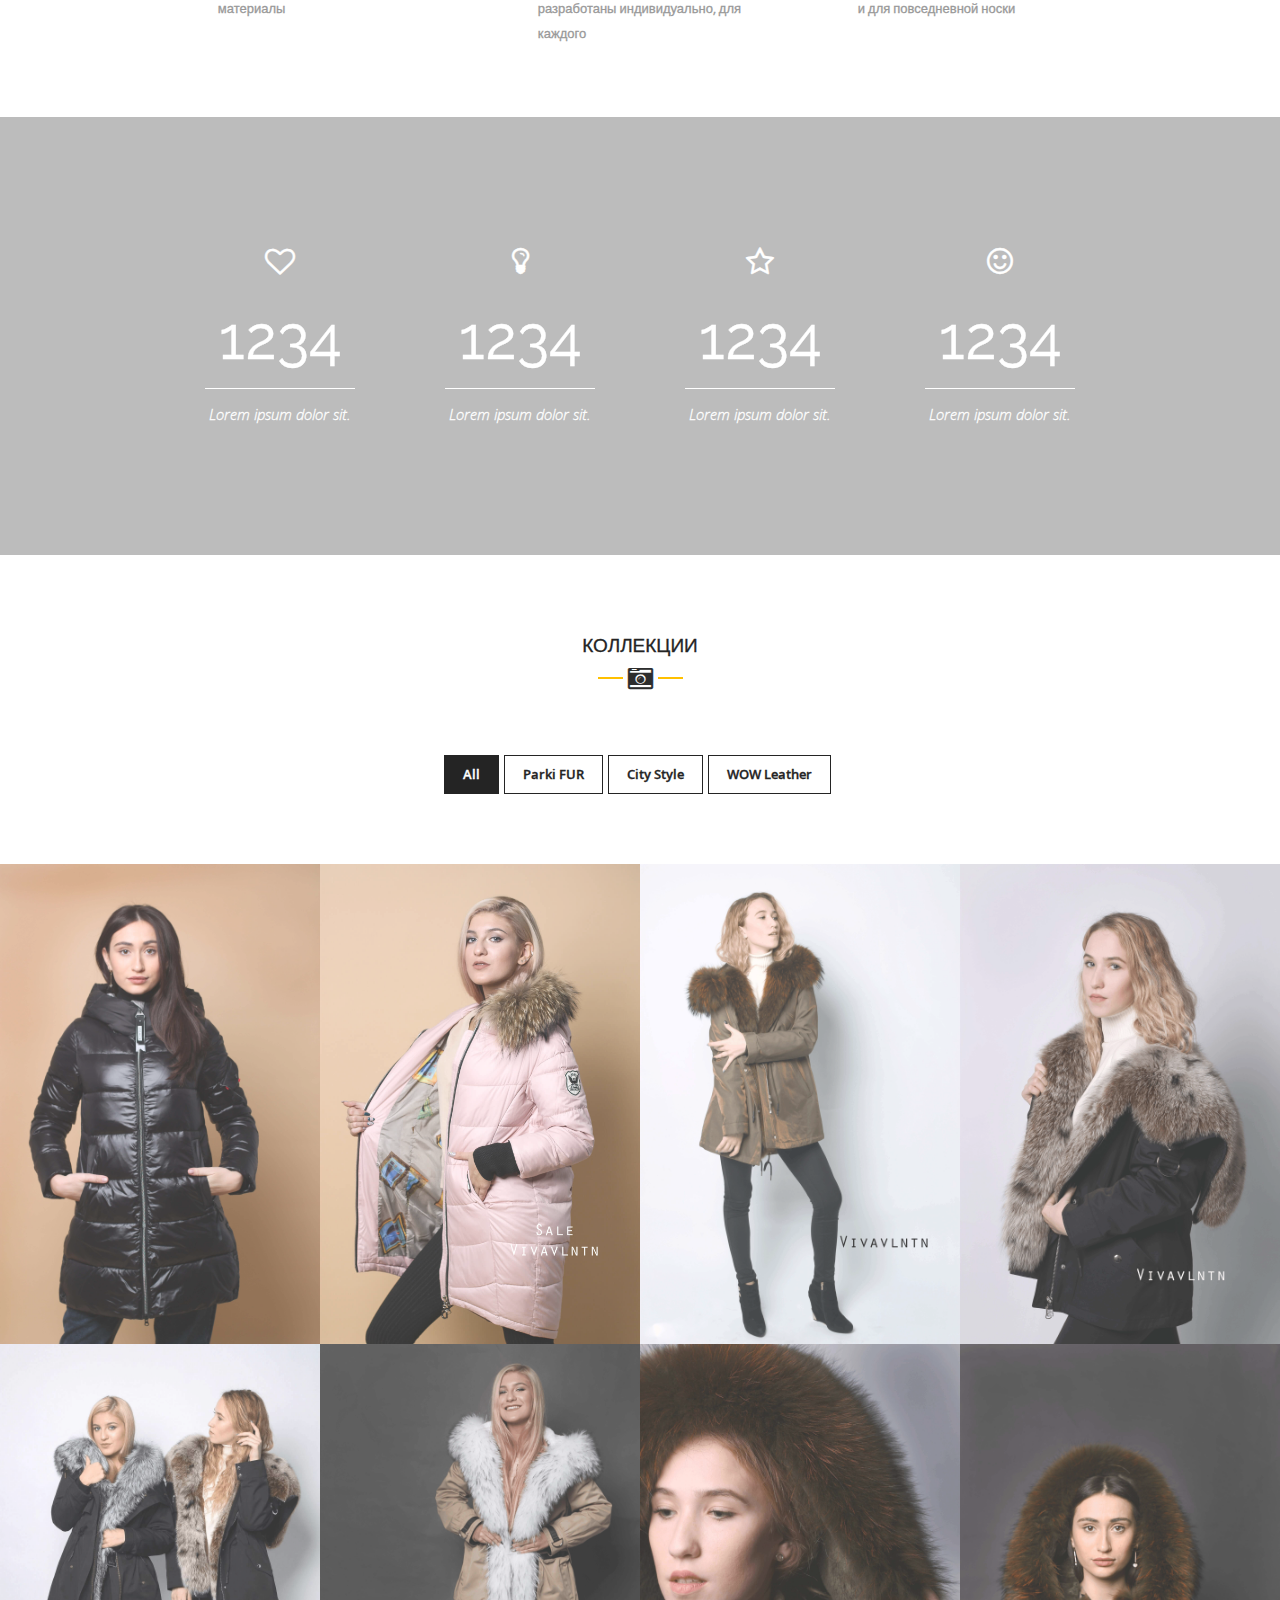
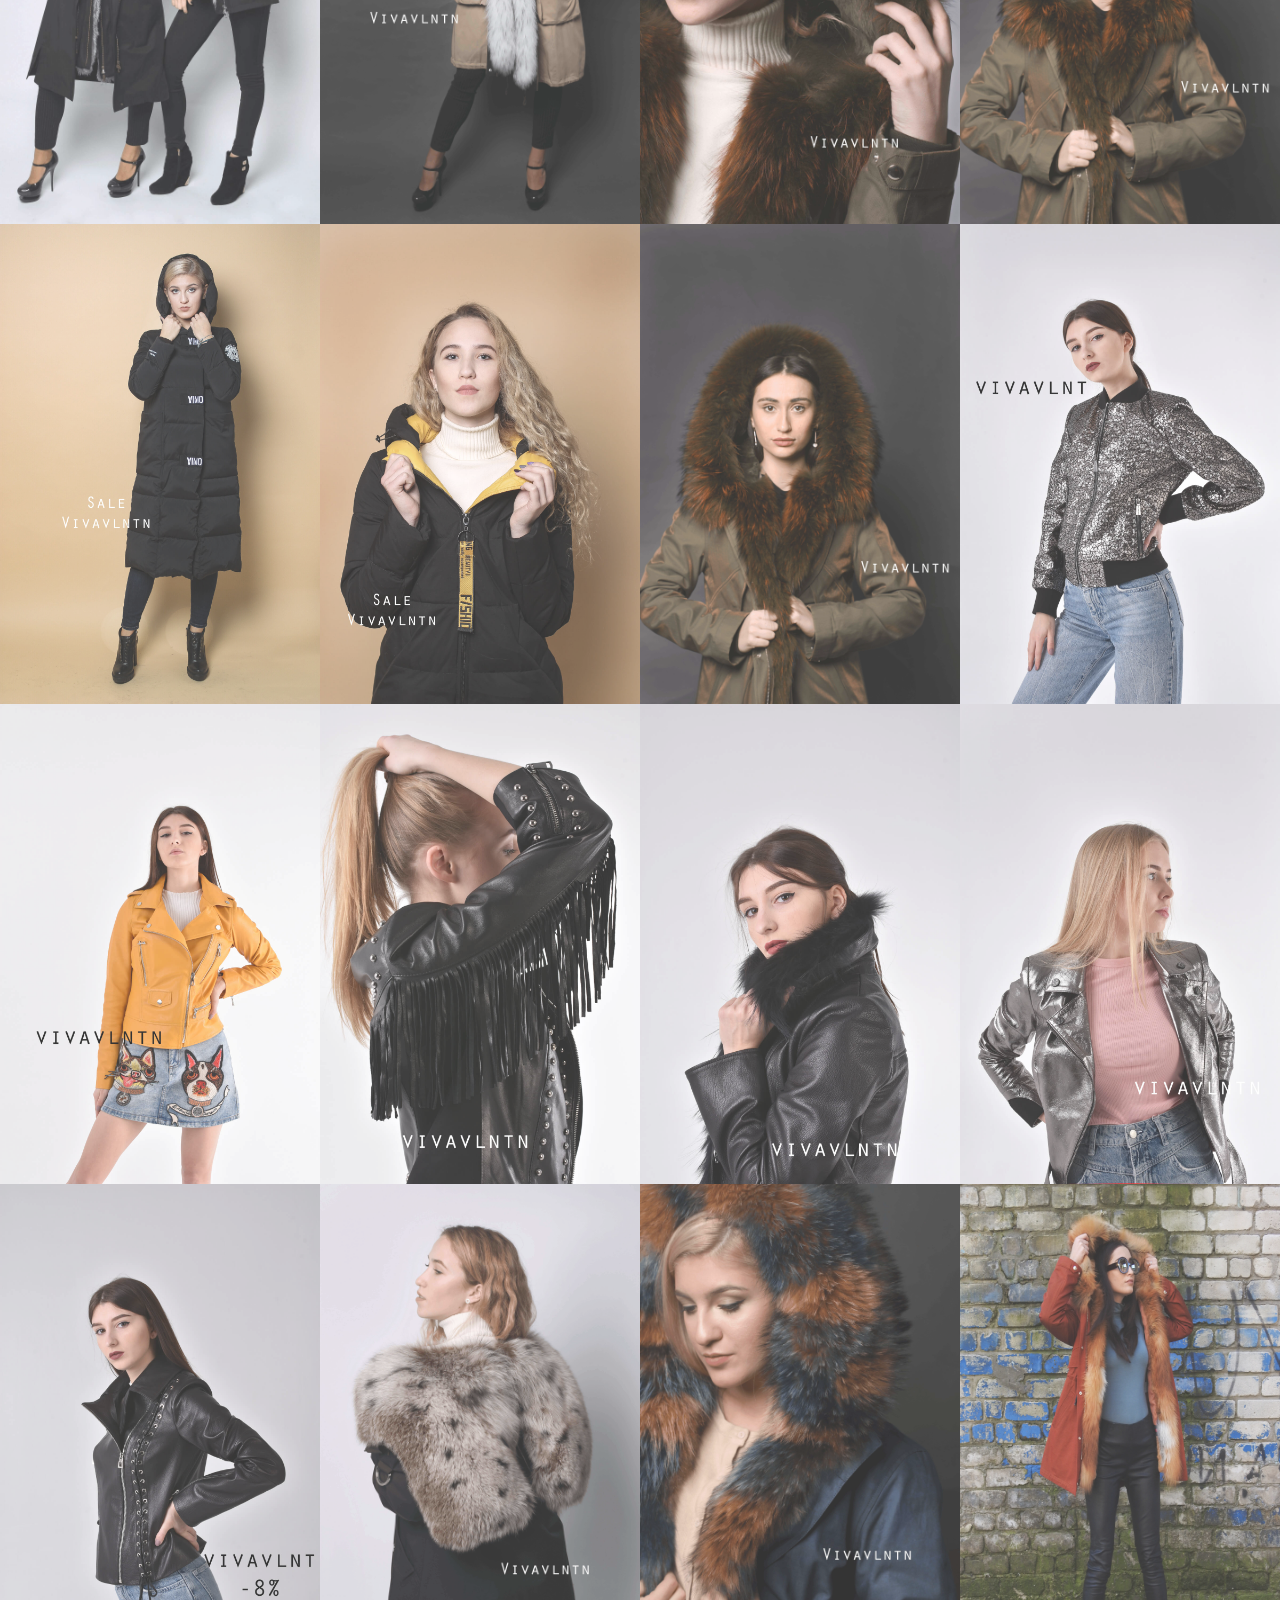
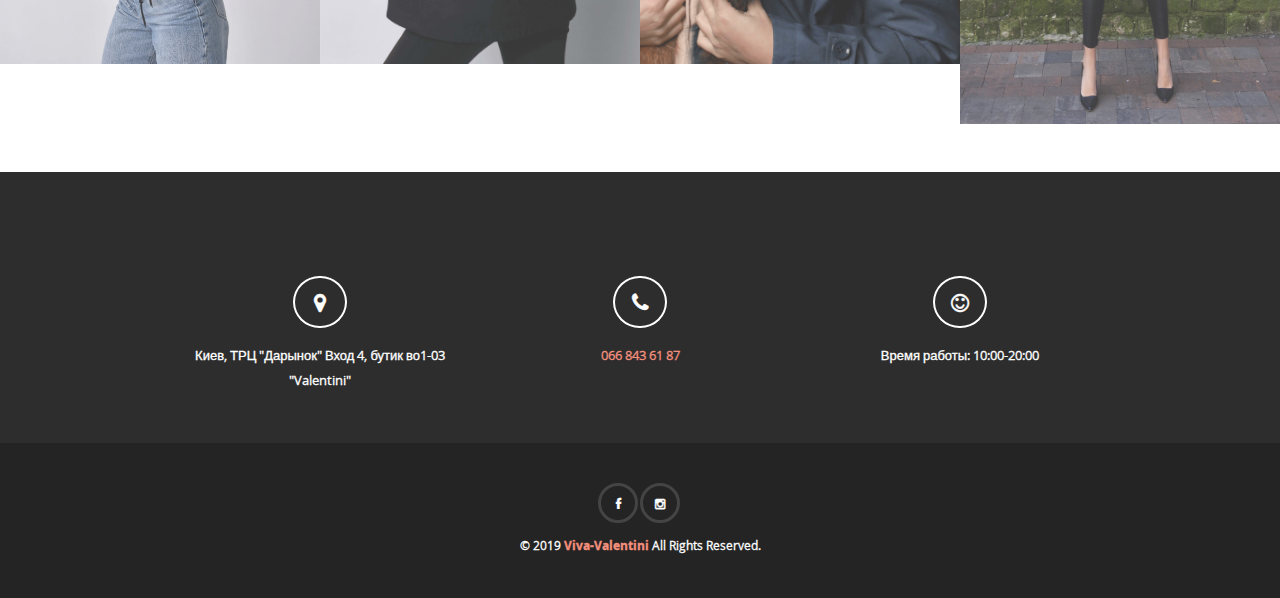
==== commit 45549aa5: "minified all photos" ====
--- a/HTML/index.html
+++ b/HTML/index.html
@@ -1,718 +1 @@
-<!DOCTYPE HTML>
-<html>
-<head>
-    <meta http-equiv="Content-Type" content="text/html; charset=UTF-8">
-    <meta name="viewport" content="width=device-width, initial-scale=1, maximum-scale=1">
-
-    <title>Viva-Valentini</title>
-
-    <!--[if IE 7]>
-    <link href="https://fonts.googleapis.com/css?family=Open+Sans" rel="stylesheet">
-    <link rel="stylesheet" href="css/fontello-ie7.css"><![endif]-->
-    <link href="css/font.css" rel="stylesheet" type="text/css">
-    <link href="css/fontello.css" rel="stylesheet" type="text/css">
-    <link href="css/base.css" rel="stylesheet" type="text/css">
-    <link href="css/skeleton.css" rel="stylesheet" type="text/css">
-    <link href="css/main.css" rel="stylesheet" type="text/css">
-    <link href="css/magnific-popup.css" rel="stylesheet"/>
-    <link href="css/flexslider.css" rel="stylesheet"/>
-
-    <!--[if lt IE 9]>
-    <script src="http://html5shiv.googlecode.com/svn/trunk/html5.js"></script>
-    <![endif]-->
-
-
-    <!--[if lt IE 8]>
-    <style>
-        /* For IE < 8 (trigger hasLayout) */
-        .clearfix {
-            zoom: 1;
-        }
-    </style>
-    <![endif]-->
-
-
-</head>
-
-<body>
-
-<!-- Preloader -->
-<div id="loader">
-    <div id="loaderInner"></div>
-</div>
-
-<!--Wrapper-->
-<div id="wrapper">
-
-    <!--Header-->
-    <header id="header">
-
-        <!--Main header-->
-        <div class="mainHeader default">
-
-            <!--Container-->
-            <div class="container clearfix">
-                <div class="one-third column">
-                    <!--Logo-->
-                    <div class="logo">
-                        <a class="scroll" href="#wrapper"><h1>viva-valentini</h1></a>
-                    </div>
-                    <!--End logo-->
-                </div>
-
-                <div class="two-thirds column">
-                    <!--Navigation-->
-                    <nav id="mainNav">
-                        <a href="#" class="mobileBtn"><i class="icon-menu"></i></a>
-
-                        <ul>
-                            <li><a class="scroll" href="#about">О нас</a></li>
-                            <!--<li><a class="scroll" href="#services">Services</a></li>-->
-                            <!--<li><a class="scroll" href="#pricing">Pricing</a></li>-->
-                            <li><a class="scroll" href="#portfolio">Коллекции</a></li>
-                            <!--<li><a class="scroll" href="#blog">Блог</a></li>-->
-                            <li><a class="scroll" href="#contacts111">Контакты</a></li>
-                        </ul>
-                    </nav>
-                    <!--End navigation-->
-
-                </div>
-                <!--End container-->
-
-            </div>
-            <!--End main header-->
-        </div>
-
-    </header>
-    <!--End header-->
-
-    <!--Slider-->
-    <div class="slider">
-
-        <!--Main slider-->
-        <div class=" mainSlider flexslider">
-
-            <ul class="slides">
-
-                <li><img src="images/clothes-images/4-min-900x700.png" class="slide slider-photo-test" alt=""/>
-                    <div class="caption">
-                        <h1 style="font-family: 'Montserrat', sans-serif; color: #FFFFFF">Viva-Valentini</h1>
-                        <div class="shortBtn">
-                            <a class="scroll" href="#contacts111"><i class="icon-paper-plane"></i>Свяжитесь с нами </a>
-                            <a class="scroll" href="#portfolio"><i class="icon-camera"></i> Наши коллекции </a>
-                        </div>
-                    </div>
-                </li>
-
-                <li><img src="images/clothes-images/3-min-900x700-min.png" class="slide" alt=""/>
-                    <div class="caption">
-                        <h1 style="font-family: 'Montserrat', sans-serif; color: #FFFFFF">Viva-Valentini</h1>
-                        <div class="shortBtn">
-                            <a class="scroll" href="#contacts111"><i class="icon-paper-plane"></i> Свяжитесь с нами</a>
-                            <a class="scroll" href="#portfolio"><i class="icon-camera"></i> Наши коллекции</a>
-                        </div>
-
-                    </div>
-
-                </li>
-            </ul>
-
-        </div>
-        <!--End main slider-->
-    </div>
-    <!--End  slider-->
-
-    <!--About section-->
-    <section id="about">
-
-        <!--About intro-->
-        <div class="aboutIntro tCenter ofsInTop ofsInBottom">
-
-            <!--Container-->
-            <div class="container clearfix">
-
-                <div class="mainTitle">
-                    <h1>о нас</h1>
-
-                    <div class="icon">
-                        <i class="icon-compass"></i>
-                    </div>
-                </div>
-                <p class="introText">“Viva” и “Valentini”- бутики верхней одежды. <br/>
-                    Вся верхняя одежда, которую мы представляем: <br/>
-                    • Изготовлена лучшими производителями Италии, Турции, Китая; <br/>
-                    • Разработана из качественных, натуральных материалов; <br/>
-                    • Пошита за последними модными тенденциями; <br/>
-                    • Сохраняет комфорт и стиль; <br/>
-                    • Изготовляется лимитированными коллекциями, сохраняя свою эксклюзивность; <br/> <br/>
-                    Вся одежда сделана для Вас с любовью и уважением. Одевайтесь тепло, качественно и модно вместе с
-                    нами!</p>
-            </div>
-            <!--End container-->
-        </div>
-        <!--End about intro-->
-
-        <!--What we do-->
-    </section>
-    <!--End about section-->
-
-    <!--Services section-->
-    <section id="services" class=" ofsTop ">
-
-        <!--Container-->
-        <div class="container clearfix">
-
-            <div class="mainTitle tCenter">
-                <h1>почему мы?</h1>
-
-                <div class="icon">
-                    <i class="icon-lightbulb"></i>
-                </div>
-            </div>
-
-        </div>
-        <!--End container-->
-
-        <!--Container-->
-        <div class="container clearfix">
-
-            <!--Service holder-->
-            <div class="servicesHolder clearfix">
-
-                <!--Service content-->
-                <div class="servicesContent clearfix">
-
-                    <!--Service-->
-                    <div class="one-third column ">
-
-                        <div class="service clearfix">
-                            <div class="srvIco">
-                                <i class="icon-magic"></i>
-                            </div>
-
-                            <div class="srvDet">
-                                <h3>Качество</h3>
-                                <p>Высококачественные и натуральные материалы</p>
-                            </div>
-                        </div>
-
-                    </div>
-                    <!--End service-->
-
-                    <!--Service-->
-                    <div class="one-third column ">
-
-                        <div class="service clearfix">
-                            <div class="srvIco">
-                                <i class="icon-heart-empty"></i>
-                            </div>
-
-                            <div class="srvDet">
-                                <h3>Комфорт</h3>
-                                <p>Экологически чистые материалы, разработаны индивидуально, для каждого</p>
-                            </div>
-                        </div>
-
-                    </div>
-                    <!--End service-->
-
-                    <!--Service-->
-                    <div class="one-third column ">
-
-                        <div class="service clearfix">
-                            <div class="srvIco">
-                                <i class="icon-star-empty"></i>
-                            </div>
-
-                            <div class="srvDet">
-                                <h3>Стиль</h3>
-                                <p>Классические фасоны, эксклюзивные и для повседневной носки</p>
-                            </div>
-                        </div>
-
-                    </div>
-                    <!--End service-->
-
-
-                </div>
-                <!--End service content-->
-
-            </div>
-            <!--End service content-->
-
-            <!--Service content-->
-
-        </div>
-        <!--End services holder-->
-</div>
-<!--End container-->
-
-<div class="facts">
-
-
-    <!--Container-->
-    <div class="container clearfix">
-
-        <!--Fct-->
-        <div class="four columns fct timer">
-            <div class="fctIcoHolder">
-                <div class="fctIco"><i class="icon-heart-empty "></i></div>
-            </div>
-            <span class="count">1234</span>
-            <span class="fc">Lorem ipsum dolor sit.</span>
-        </div>
-        <!--End fct-->
-
-
-        <!--Fct-->
-        <div class="four columns fct timer">
-            <div class="fctIcoHolder">
-                <div class="fctIco"><i class="icon-lightbulb "></i></div>
-            </div>
-            <span class="count">1234</span>
-            <span class="fc">Lorem ipsum dolor sit.</span>
-        </div>
-        <!--End fct-->
-
-
-        <!--Fct-->
-        <div class="four columns fct timer">
-            <div class="fctIcoHolder">
-                <div class="fctIco"><i class="icon-star-empty "></i></div>
-            </div>
-            <span class="count">1234</span>
-            <span class="fc">Lorem ipsum dolor sit.</span>
-        </div>
-        <!--End fct-->
-
-
-        <!--Fct-->
-        <div class="four columns fct timer">
-            <div class="fctIcoHolder">
-                <div class="fctIco"><i class="icon-smile "></i></div>
-            </div>
-            <span class="count">1234</span>
-            <span class="fc">Lorem ipsum dolor sit.</span>
-        </div>
-        <!--End fct-->
-
-
-    </div>
-    <!--End container-->
-
-
-</div>
-<!--End facts-->
-
-<!--Portfolio section-->
-<section id="portfolio" class=" ofsTop  tCenter" style="margin-bottom: 3rem;">
-
-
-    <!--Container-->
-    <div class="container clearfix">
-
-        <div class="mainTitle tCenter">
-            <h1>коллекции</h1>
-
-            <div class="icon">
-                <i class="icon-camera-alt"></i>
-            </div>
-        </div>
-
-    </div>
-    <!--End container-->
-
-
-    <!--Container-->
-    <div class="container clearfix">
-
-        <!--Filter nav-->
-        <div class="filterNav">
-
-            <ul class="filter" id="category">
-                <li class="all current"><a href="#">All</a></li>
-                <li class="parkiFur"><a href="#">Parki FUR</a></li>
-                <li class="cityStyle"><a href="#">City Style</a></li>
-                <!--<li class="furFur"><a href="#">FUR FUR</a></li>-->
-                <li class="wowLeather"><a href="#" class="last">WOW Leather</a></li>
-                <!--<li class="catSomething"><a href="#" class="last">FUR-FUR</a></li>-->
-            </ul>
-
-        </div>
-        <!--End filter nav-->
-
-    </div>
-    <!--End container-->
-
-
-    <!-- Works list -->
-    <div class=" works clearfix ">
-        <!--Portfolio-->
-
-        <ul class="portfolio clearfix">
-            <li class="item" data-id="id-2" data-type="cityStyle">
-                <div class="itemDesc">
-                    <div class="itemDescInner">
-                        <h3>cityStylecityStyle.<span>City Style</span></h3>
-                        <div class=" itemBtn ">
-                            <a href="images/clothes-images/city-style/city-style-1-min.JPG" class="doubleLeft folio"><i
-                                    class="icon-eye"></i></a>
-                        </div>
-                    </div>
-                </div>
-                <img src="images/clothes-images/city-style/city-style-1-min.JPG" alt="">
-            </li>
-
-            <li class="item" data-id="id-4" data-type="cityStyle">
-                <div class="itemDesc">
-                    <div class="itemDescInner">
-                        <h3>cityStyle.<span>City Style</span></h3>
-                        <div class=" itemBtn ">
-                            <a href="images/clothes-images/city-style/city-style-2.jpg" class="doubleLeft folio"><i
-                                    class="icon-eye"></i></a>
-                        </div>
-                    </div>
-                </div>
-                <img src="images/clothes-images/city-style/city-style-2.jpg" alt="">
-            </li>
-
-            <li class="item" data-id="id-5" data-type="parkiFur">
-                <div class="itemDesc">
-                    <div class="itemDescInner">
-                        <h3>parkiur_parkiur.<span>Parki Fur</span></h3>
-                        <div class=" itemBtn ">
-                            <a href="images/clothes-images/parki-fur/parki-1.jpg" class="doubleLeft folio"><i
-                                    class="icon-eye"></i></a>
-                        </div>
-                    </div>
-                </div>
-                <img src="images/clothes-images/parki-fur/parki-1.jpg" alt="">
-
-            </li>
-
-            <li class="item" data-id="id-6" data-type="parkiFur">
-                <div class="itemDesc">
-                    <div class="itemDescInner">
-                        <h3>pariFur_prkiFur.<span>Parki Fur</span></h3>
-                        <div class=" itemBtn ">
-                            <a href="images/clothes-images/parki-fur/parki-2.jpg" class="doubleLeft folio"><i
-                                    class="icon-eye"></i></a>
-                        </div>
-                    </div>
-                </div>
-                <img src="images/clothes-images/parki-fur/parki-2.jpg" alt="">
-
-            </li>
-            <!--<li class="item" data-id="id-7" data-type="parkiFur">-->
-            <!--<div class="itemDesc">-->
-            <!--<div class="itemDescInner">-->
-            <!--<h3>parkiFr_parkiur.<span>parkiFuprkiFur.</span></h3>-->
-            <!--<div class=" itemBtn ">-->
-            <!--<a href="images/clothes-images/parki-fur/parki-3.jpg" class="doubleLeft folio"><i-->
-            <!--class="icon-eye"></i></a>-->
-            <!--</div>-->
-            <!--</div>-->
-            <!--</div>-->
-            <!--<img src="images/clothes-images/parki-fur/parki-3.jpg" alt="">-->
-            <!--</li>-->
-
-            <li class="item " data-id="id-8" data-type="parkiFur">
-                <div class="itemDesc">
-                    <div class="itemDescInner">
-                        <h3>parkFur_pakiFur.<span>Parki Fur</span></h3>
-                        <div class=" itemBtn ">
-                            <a href="images/clothes-images/parki-fur/parki-5.jpg" class="doubleLeft folio"><i
-                                    class="icon-eye"></i></a>
-                        </div>
-                    </div>
-                </div>
-                <img src="images/clothes-images/parki-fur/parki-5.jpg" alt="">
-            </li>
-
-            <li class="item " data-id="id-9" data-type="parkiFur">
-                <div class="itemDesc">
-                    <div class="itemDescInner">
-                        <h3>parkFur_arkiFur.<span>Parki Fur</span></h3>
-                        <div class=" itemBtn ">
-                            <a href="images/clothes-images/parki-fur/parki-6.jpg" class="doubleLeft folio"><i
-                                    class="icon-eye"></i></a>
-                        </div>
-                    </div>
-                </div>
-                <img src="images/clothes-images/parki-fur/parki-6.jpg" alt="">
-            </li>
-
-            <li class="item " data-id="id-10" data-type="parkiFur">
-                <div class="itemDesc">
-                    <div class="itemDescInner">
-                        <h3>pakiFur_pariFur.<span>Parki Fur</span></h3>
-                        <div class=" itemBtn ">
-                            <a href="images/clothes-images/parki-fur/parki-7.jpg" class="doubleLeft folio"><i
-                                    class="icon-eye"></i></a>
-                        </div>
-                    </div>
-                </div>
-                <img src="images/clothes-images/parki-fur/parki-7.jpg" alt="">
-            </li>
-
-            <li class="item " data-id="id-11" data-type="parkiFur">
-                <div class="itemDesc">
-                    <div class="itemDescInner">
-                        <h3>parkiur_parkiFr.<span>Parki Fur</span></h3>
-                        <div class=" itemBtn ">
-                            <a href="images/clothes-images/parki-fur/parki-8.jpg" class="doubleLeft folio"><i
-                                    class="icon-eye"></i></a>
-                        </div>
-                    </div>
-                </div>
-                <img src="images/clothes-images/parki-fur/parki-8.jpg" alt="">
-            </li>
-
-            <li class="item " data-id="id-12" data-type="cityStyle">
-                <div class="itemDesc">
-                    <div class="itemDescInner">
-                        <h3>cityStyle_cityStyle.<span>City Style</span></h3>
-                        <div class=" itemBtn ">
-                            <a href="images/clothes-images/city-style/city-style-3.jpg" class="doubleLeft folio"><i
-                                    class="icon-eye"></i></a>
-                        </div>
-                    </div>
-                </div>
-                <img src="images/clothes-images/city-style/city-style-3.jpg" alt="">
-            </li>
-
-            <li class="item " data-id="id-13" data-type="cityStyle">
-                <div class="itemDesc">
-                    <div class="itemDescInner">
-                        <h3>cityStyle_cityStyle.<span>City Style</span></h3>
-                        <div class=" itemBtn ">
-                            <a href="images/clothes-images/city-style/city-style-4.jpg" class="doubleLeft folio"><i
-                                    class="icon-eye"></i></a>
-                        </div>
-                    </div>
-                </div>
-                <img src="images/clothes-images/city-style/city-style-4.jpg" alt="">
-            </li>
-
-            <li class="item " data-id="id-14" data-type="parkiFur">
-                <div class="itemDesc">
-                    <div class="itemDescInner">
-                        <h3>parkiur_pariFur.<span>Parki Fur</span></h3>
-                        <div class=" itemBtn ">
-                            <a href="images/clothes-images/parki-fur/parki-8.jpg" class="doubleLeft folio"><i
-                                    class="icon-eye"></i></a>
-                        </div>
-                    </div>
-                </div>
-                <img src="images/clothes-images/parki-fur/parki-8.jpg" alt="">
-            </li>
-
-            <li class="item " data-id="id-17" data-type="wowLeather">
-                <div class="itemDesc">
-                    <div class="itemDescInner">
-                        <h3>wowLether_wowLeater<span>Wow Leather</span></h3>
-                        <div class=" itemBtn ">
-                            <a href="images/clothes-images/wow-leather/leather-1.jpg" class="doubleLeft folio"><i
-                                    class="icon-eye"></i></a>
-                        </div>
-                    </div>
-                </div>
-                <img src="images/clothes-images/wow-leather/leather-1.jpg" alt="">
-            </li>
-
-            <li class="item " data-id="id-18" data-type="wowLeather">
-                <div class="itemDesc">
-                    <div class="itemDescInner">
-                        <h3>wowLether_wowLeathr.<span>Wow Leather</span></h3>
-                        <div class=" itemBtn ">
-                            <a href="images/clothes-images/wow-leather/leather-2.jpg" class="doubleLeft folio"><i
-                                    class="icon-eye"></i></a>
-                        </div>
-                    </div>
-                </div>
-                <img src="images/clothes-images/wow-leather/leather-2.jpg" alt="">
-            </li>
-
-            <li class="item " data-id="id-19" data-type="wowLeather">
-                <div class="itemDesc">
-                    <div class="itemDescInner">
-                        <h3>wowLeather_wowLeather.<span>Wow Leather</span></h3>
-                        <div class=" itemBtn ">
-                            <a href="images/clothes-images/wow-leather/leather-3.jpg" class="doubleLeft folio"><i
-                                    class="icon-eye"></i></a>
-                        </div>
-                    </div>
-                </div>
-                <img src="images/clothes-images/wow-leather/leather-3.jpg" alt="">
-            </li>
-
-            <li class="item " data-id="id-20" data-type="wowLeather">
-                <div class="itemDesc">
-                    <div class="itemDescInner">
-                        <h3>wowLeather_wowLeather.<span>Wow Leather</span></h3>
-                        <div class=" itemBtn ">
-                            <a href="images/clothes-images/wow-leather/leather-4.jpg" class="doubleLeft folio"><i
-                                    class="icon-eye"></i></a>
-                        </div>
-                    </div>
-                </div>
-                <img src="images/clothes-images/wow-leather/leather-4.jpg" alt="">
-            </li>
-
-            <li class="item " data-id="id-21" data-type="wowLeather">
-                <div class="itemDesc">
-                    <div class="itemDescInner">
-                        <h3>wowLeather_wowLeather.<span>Wow Leather</span></h3>
-                        <div class=" itemBtn ">
-                            <a href="images/clothes-images/wow-leather/leather-5.jpg" class="doubleLeft folio"><i
-                                    class="icon-eye"></i></a>
-                        </div>
-                    </div>
-                </div>
-                <img src="images/clothes-images/wow-leather/leather-5.jpg" alt="">
-            </li>
-
-            <li class="item " data-id="id-22" data-type="wowLeather">
-                <div class="itemDesc">
-                    <div class="itemDescInner">
-                        <h3>wowLeather_wowLeather.<span>Wow Leather</span></h3>
-                        <div class=" itemBtn ">
-                            <a href="images/clothes-images/wow-leather/leather-6.jpg" class="doubleLeft folio"><i
-                                    class="icon-eye"></i></a>
-                        </div>
-                    </div>
-                </div>
-                <img src="images/clothes-images/wow-leather/leather-6.jpg" alt="">
-            </li>
-
-            <li class="item " data-id="id-23" data-type="parkiFur">
-                <div class="itemDesc">
-                    <div class="itemDescInner">
-                        <h3>parkiur_pariFur.<span>Parki Fur</span></h3>
-                        <div class=" itemBtn ">
-                            <a href="images/clothes-images/parki-fur/parki-9.jpg" class="doubleLeft folio"><i
-                                    class="icon-eye"></i></a>
-                        </div>
-                    </div>
-                </div>
-                <img src="images/clothes-images/parki-fur/parki-9.jpg" alt="">
-            </li>
-
-            <li class="item " data-id="id-24" data-type="parkiFur">
-                <div class="itemDesc">
-                    <div class="itemDescInner">
-                        <h3>parkiur_pariFur.<span>Parki Fur</span></h3>
-                        <div class=" itemBtn ">
-                            <a href="images/clothes-images/parki-fur/parki-10.jpg" class="doubleLeft folio"><i
-                                    class="icon-eye"></i></a>
-                        </div>
-                    </div>
-                </div>
-                <img src="images/clothes-images/parki-fur/parki-10.jpg" alt="">
-            </li>
-            <li style="height: 540px" class="item" data-id="id-7" data-type="parkiFur">
-                <div class="itemDesc">
-                    <div class="itemDescInner">
-                        <h3>parkiFr_parkiur.<span>Parki Fur</span></h3>
-                        <div class=" itemBtn ">
-                            <a href="images/clothes-images/13(1).jpg" class="doubleLeft folio"><i
-                                    class="icon-eye"></i></a>
-                        </div>
-                    </div>
-                </div>
-                <img style="height: 540px" src="images/clothes-images/13(2).jpg" alt="">
-            </li>
-
-        </ul>
-        <!--End portfolio-->
-    </div>
-    <!-- End works list -->
-
-</section>
-<!--End portfolio section-->
-
-<div class="contactContent">
-
-    <!--Contact info -->
-    <div class="contactInfo clearfix tCenter">
-
-        <!--Container-->
-        <div class="container clearfix">
-
-            <div id="contacts111" style="margin-top: 4rem; color: #cccccc">
-                <!--Info-->
-                <div class="info one-third column">
-                    <div class="ico"><i class="icon-location"></i></div>
-                    <p style="color: #FFFFFF">Киев, ТРЦ "Дарынок" Вход 4, бутик во1-03 "Valentini"</p>
-                </div>
-                <!--End info-->
-                <!--Info-->
-                <div class="info one-third column">
-                    <div class="ico"><i class="icon-phone"></i></div>
-                    <p style="color: #F4907D">066 843 61 87</p>
-                </div>
-
-                <div class="info one-third column">
-                    <div class="ico"><i class="icon-smile"></i></div>
-                    <p style="color: #FFFFFF">Время работы: 10:00-20:00</p>
-                </div>
-                <!--End info-->
-            </div>
-
-        </div>
-        <!--End container-->
-
-    </div>
-    <!--End contact info -->
-
-
-</div>
-<!--End contact content -->
-
-
-<!--</section>-->
-<!--End contact section-->
-<!--Footer-->
-<footer id="footer" class="footer">
-    <!--Footer holder-->
-    <div class="footerholder">
-        <!--Container-->
-        <div class="container clearfix">
-            <ul class="socialsFooter" style="color: #FFFFFF">
-                <li><a style="color: #FFFFFF" href="https://m.facebook.com/vivavlntn/" target="_blank"><i
-                        class="icon-facebook-1"
-                ></i></a></li>
-                <li><a style="color: #FFFFFF"
-                       href="https://instagram.com/vivavlntn?utm_source=ig_profile_share&igshid=zo14dxk8jqrb"
-                       target="_blank"><i class="icon-instagramm"></i></a></li>
-            </ul>
-            <p style="color: #FFFFFF">&copy; 2019 <span class="brand">Viva-Valentini</span> All Rights Reserved.</p>
-        </div>
-        <!--End container-->
-    </div>
-    <!--End footer holder-->
-</footer>
-<!--End footer-->
-</div>
-
-<!--ENd wrapper-->
-<!--Javascript-->
-<script src="js/jquery-1.9.1.min.js" type="text/javascript"></script>
-<script src="js/jquery-migrate-1.2.1.js" type="text/javascript"></script>
-<script src="js/jquery.flexslider-min.js" type="text/javascript"></script>
-<script src="js/jquery.easing.1.3.js" type="text/javascript"></script>
-<script src="js/jquery.smooth-scroll.js" type="text/javascript"></script>
-<script src="js/waypoints.js" type="text/javascript"></script>
-<script src="js/jquery.quicksand.js" type="text/javascript"></script>
-<script src="js/modernizr.custom.js" type="text/javascript"></script>
-<script src="js/jquery.parallax-1.1.3.js" type="text/javascript"></script>
-<script src="js/jquery.magnific-popup.js" type="text/javascript"></script>
-<script src="js/jquery.appear.min.js" type="text/javascript"></script>
-<script src="js/Placeholders.min.js" type="text/javascript"></script>
-<script src="js/jquery.timer.js" type="text/javascript"></script>
-<script src="js/script.js" type="text/javascript"></script>
-<!-- Google analytics -->
-
-<!-- End google analytics -->
-</body>
-</html>+<!DOCTYPE HTML><html><head> <meta http-equiv="Content-Type" content="text/html; charset=UTF-8"> <meta name="viewport" content="width=device-width, initial-scale=1, maximum-scale=1"> <title>Viva-Valentini</title><!--[if IE 7]> <link href="https://fonts.googleapis.com/css?family=Open+Sans" rel="stylesheet"> <link rel="stylesheet" href="css/fontello-ie7.css"><![endif]--> <link href="css/font.css" rel="stylesheet" type="text/css"> <link href="css/fontello.css" rel="stylesheet" type="text/css"> <link href="css/base.css" rel="stylesheet" type="text/css"> <link href="css/skeleton.css" rel="stylesheet" type="text/css"> <link href="css/main.css" rel="stylesheet" type="text/css"> <link href="css/magnific-popup.css" rel="stylesheet"/> <link href="css/flexslider.css" rel="stylesheet"/><!--[if lt IE 9]> <script src="http://html5shiv.googlecode.com/svn/trunk/html5.js"></script><![endif]--><!--[if lt IE 8]> <style>/* For IE < 8 (trigger hasLayout) */ .clearfix{zoom: 1;}</style><![endif]--></head><body><div id="loader"> <div id="loaderInner"></div></div><div id="wrapper"> <header id="header"> <div class="mainHeader default"> <div class="container clearfix"> <div class="one-third column"> <div class="logo"> <a class="scroll" href="#wrapper"><h1>viva-valentini</h1></a> </div></div><div class="two-thirds column"> <nav id="mainNav"> <a href="#" class="mobileBtn"><i class="icon-menu"></i></a> <ul> <li><a class="scroll" href="#about">О нас</a></li><li><a class="scroll" href="#portfolio">Коллекции</a></li><li><a class="scroll" href="#contacts111">Контакты</a></li></ul> </nav> </div></div></div></header> <div class="slider"> <div class=" mainSlider flexslider"> <ul class="slides"> <li><img src="images/clothes-images/4-min-900x700.jpg" class="slide slider-photo-test" alt=""/> <div class="caption"> <h1 style="font-family: 'Montserrat', sans-serif; color: #FFFFFF">Viva-Valentini</h1> <div class="shortBtn"> <a class="scroll" href="#contacts111"><i class="icon-paper-plane"></i>Свяжитесь с нами </a> <a class="scroll" href="#portfolio"><i class="icon-camera"></i> Наши коллекции </a> </div></div></li><li><img src="images/clothes-images/3-min-900x700-min.png" class="slide" alt=""/> <div class="caption"> <h1 style="font-family: 'Montserrat', sans-serif; color: #FFFFFF">Viva-Valentini</h1> <div class="shortBtn"> <a class="scroll" href="#contacts111"><i class="icon-paper-plane"></i> Свяжитесь с нами</a> <a class="scroll" href="#portfolio"><i class="icon-camera"></i> Наши коллекции</a> </div></div></li></ul> </div></div><section id="about"> <div class="aboutIntro tCenter ofsInTop ofsInBottom"> <div class="container clearfix"> <div class="mainTitle"> <h1>о нас</h1> <div class="icon"> <i class="icon-compass"></i> </div></div><p class="introText">“Viva” и “Valentini”- бутики верхней одежды. <br/> Вся верхняя одежда, которую мы представляем: <br/> • Изготовлена лучшими производителями Италии, Турции, Китая; <br/> • Разработана из качественных, натуральных материалов; <br/> • Пошита за последними модными тенденциями; <br/> • Сохраняет комфорт и стиль; <br/> • Изготовляется лимитированными коллекциями, сохраняя свою эксклюзивность; <br/> <br/> Вся одежда сделана для Вас с любовью и уважением. Одевайтесь тепло, качественно и модно вместе с нами!</p></div></div></section> <section id="services" class=" ofsTop "> <div class="container clearfix"> <div class="mainTitle tCenter"> <h1>почему мы?</h1> <div class="icon"> <i class="icon-lightbulb"></i> </div></div></div><div class="container clearfix"> <div class="servicesHolder clearfix"> <div class="servicesContent clearfix"> <div class="one-third column "> <div class="service clearfix"> <div class="srvIco"> <i class="icon-magic"></i> </div><div class="srvDet"> <h3>Качество</h3> <p>Высококачественные и натуральные материалы</p></div></div></div><div class="one-third column "> <div class="service clearfix"> <div class="srvIco"> <i class="icon-heart-empty"></i> </div><div class="srvDet"> <h3>Комфорт</h3> <p>Экологически чистые материалы, разработаны индивидуально, для каждого</p></div></div></div><div class="one-third column "> <div class="service clearfix"> <div class="srvIco"> <i class="icon-star-empty"></i> </div><div class="srvDet"> <h3>Стиль</h3> <p>Классические фасоны, эксклюзивные и для повседневной носки</p></div></div></div></div></div></div></div><div class="facts"> <div class="container clearfix"> <div class="four columns fct timer"> <div class="fctIcoHolder"> <div class="fctIco"><i class="icon-heart-empty "></i></div></div><span class="count">1234</span> <span class="fc">Lorem ipsum dolor sit.</span> </div><div class="four columns fct timer"> <div class="fctIcoHolder"> <div class="fctIco"><i class="icon-lightbulb "></i></div></div><span class="count">1234</span> <span class="fc">Lorem ipsum dolor sit.</span> </div><div class="four columns fct timer"> <div class="fctIcoHolder"> <div class="fctIco"><i class="icon-star-empty "></i></div></div><span class="count">1234</span> <span class="fc">Lorem ipsum dolor sit.</span> </div><div class="four columns fct timer"> <div class="fctIcoHolder"> <div class="fctIco"><i class="icon-smile "></i></div></div><span class="count">1234</span> <span class="fc">Lorem ipsum dolor sit.</span> </div></div></div><section id="portfolio" class=" ofsTop tCenter" style="margin-bottom: 3rem;"> <div class="container clearfix"> <div class="mainTitle tCenter"> <h1>коллекции</h1> <div class="icon"> <i class="icon-camera-alt"></i> </div></div></div><div class="container clearfix"> <div class="filterNav"> <ul class="filter" id="category"> <li class="all current"><a href="#">All</a></li><li class="parkiFur"><a href="#">Parki FUR</a></li><li class="cityStyle"><a href="#">City Style</a></li><li class="wowLeather"><a href="#" class="last">WOW Leather</a></li></ul> </div></div><div class=" works clearfix "> <ul class="portfolio clearfix"> <li class="item" data-id="id-2" data-type="cityStyle"> <div class="itemDesc"> <div class="itemDescInner"> <h3>cityStylecityStyle.<span>City Style</span></h3> <div class=" itemBtn "> <a href="images/clothes-images/city-style/city-style-1-min.JPG" class="doubleLeft folio"><i class="icon-eye"></i></a> </div></div></div><img src="images/clothes-images/city-style/city-style-1-min.JPG" alt=""> </li><li class="item" data-id="id-4" data-type="cityStyle"> <div class="itemDesc"> <div class="itemDescInner"> <h3>cityStyle.<span>City Style</span></h3> <div class=" itemBtn "> <a href="images/clothes-images/city-style/city-style-2.jpg" class="doubleLeft folio"><i class="icon-eye"></i></a> </div></div></div><img src="images/clothes-images/city-style/city-style-2.jpg" alt=""> </li><li class="item" data-id="id-5" data-type="parkiFur"> <div class="itemDesc"> <div class="itemDescInner"> <h3>parkiur_parkiur.<span>Parki Fur</span></h3> <div class=" itemBtn "> <a href="images/clothes-images/parki-fur/parki-1.jpg" class="doubleLeft folio"><i class="icon-eye"></i></a> </div></div></div><img src="images/clothes-images/parki-fur/parki-1.jpg" alt=""> </li><li class="item" data-id="id-6" data-type="parkiFur"> <div class="itemDesc"> <div class="itemDescInner"> <h3>pariFur_prkiFur.<span>Parki Fur</span></h3> <div class=" itemBtn "> <a href="images/clothes-images/parki-fur/parki-2.jpg" class="doubleLeft folio"><i class="icon-eye"></i></a> </div></div></div><img src="images/clothes-images/parki-fur/parki-2.jpg" alt=""> </li><li class="item " data-id="id-8" data-type="parkiFur"> <div class="itemDesc"> <div class="itemDescInner"> <h3>parkFur_pakiFur.<span>Parki Fur</span></h3> <div class=" itemBtn "> <a href="images/clothes-images/parki-fur/parki-5.jpg" class="doubleLeft folio"><i class="icon-eye"></i></a> </div></div></div><img src="images/clothes-images/parki-fur/parki-5.jpg" alt=""> </li><li class="item " data-id="id-9" data-type="parkiFur"> <div class="itemDesc"> <div class="itemDescInner"> <h3>parkFur_arkiFur.<span>Parki Fur</span></h3> <div class=" itemBtn "> <a href="images/clothes-images/parki-fur/parki-6.jpg" class="doubleLeft folio"><i class="icon-eye"></i></a> </div></div></div><img src="images/clothes-images/parki-fur/parki-6.jpg" alt=""> </li><li class="item " data-id="id-10" data-type="parkiFur"> <div class="itemDesc"> <div class="itemDescInner"> <h3>pakiFur_pariFur.<span>Parki Fur</span></h3> <div class=" itemBtn "> <a href="images/clothes-images/parki-fur/parki-7.jpg" class="doubleLeft folio"><i class="icon-eye"></i></a> </div></div></div><img src="images/clothes-images/parki-fur/parki-7.jpg" alt=""> </li><li class="item " data-id="id-11" data-type="parkiFur"> <div class="itemDesc"> <div class="itemDescInner"> <h3>parkiur_parkiFr.<span>Parki Fur</span></h3> <div class=" itemBtn "> <a href="images/clothes-images/parki-fur/parki-8.jpg" class="doubleLeft folio"><i class="icon-eye"></i></a> </div></div></div><img src="images/clothes-images/parki-fur/parki-8.jpg" alt=""> </li><li class="item " data-id="id-12" data-type="cityStyle"> <div class="itemDesc"> <div class="itemDescInner"> <h3>cityStyle_cityStyle.<span>City Style</span></h3> <div class=" itemBtn "> <a href="images/clothes-images/city-style/city-style-3.jpg" class="doubleLeft folio"><i class="icon-eye"></i></a> </div></div></div><img src="images/clothes-images/city-style/city-style-3.jpg" alt=""> </li><li class="item " data-id="id-13" data-type="cityStyle"> <div class="itemDesc"> <div class="itemDescInner"> <h3>cityStyle_cityStyle.<span>City Style</span></h3> <div class=" itemBtn "> <a href="images/clothes-images/city-style/city-style-4.jpg" class="doubleLeft folio"><i class="icon-eye"></i></a> </div></div></div><img src="images/clothes-images/city-style/city-style-4.jpg" alt=""> </li><li class="item " data-id="id-14" data-type="parkiFur"> <div class="itemDesc"> <div class="itemDescInner"> <h3>parkiur_pariFur.<span>Parki Fur</span></h3> <div class=" itemBtn "> <a href="images/clothes-images/parki-fur/parki-8.jpg" class="doubleLeft folio"><i class="icon-eye"></i></a> </div></div></div><img src="images/clothes-images/parki-fur/parki-8.jpg" alt=""> </li><li class="item " data-id="id-17" data-type="wowLeather"> <div class="itemDesc"> <div class="itemDescInner"> <h3>wowLether_wowLeater<span>Wow Leather</span></h3> <div class=" itemBtn "> <a href="images/clothes-images/wow-leather/leather-1.jpg" class="doubleLeft folio"><i class="icon-eye"></i></a> </div></div></div><img src="images/clothes-images/wow-leather/leather-1.jpg" alt=""> </li><li class="item " data-id="id-18" data-type="wowLeather"> <div class="itemDesc"> <div class="itemDescInner"> <h3>wowLether_wowLeathr.<span>Wow Leather</span></h3> <div class=" itemBtn "> <a href="images/clothes-images/wow-leather/leather-2.jpg" class="doubleLeft folio"><i class="icon-eye"></i></a> </div></div></div><img src="images/clothes-images/wow-leather/leather-2.jpg" alt=""> </li><li class="item " data-id="id-19" data-type="wowLeather"> <div class="itemDesc"> <div class="itemDescInner"> <h3>wowLeather_wowLeather.<span>Wow Leather</span></h3> <div class=" itemBtn "> <a href="images/clothes-images/wow-leather/leather-3.jpg" class="doubleLeft folio"><i class="icon-eye"></i></a> </div></div></div><img src="images/clothes-images/wow-leather/leather-3.jpg" alt=""> </li><li class="item " data-id="id-20" data-type="wowLeather"> <div class="itemDesc"> <div class="itemDescInner"> <h3>wowLeather_wowLeather.<span>Wow Leather</span></h3> <div class=" itemBtn "> <a href="images/clothes-images/wow-leather/leather-4.jpg" class="doubleLeft folio"><i class="icon-eye"></i></a> </div></div></div><img src="images/clothes-images/wow-leather/leather-4.jpg" alt=""> </li><li class="item " data-id="id-21" data-type="wowLeather"> <div class="itemDesc"> <div class="itemDescInner"> <h3>wowLeather_wowLeather.<span>Wow Leather</span></h3> <div class=" itemBtn "> <a href="images/clothes-images/wow-leather/leather-5.jpg" class="doubleLeft folio"><i class="icon-eye"></i></a> </div></div></div><img src="images/clothes-images/wow-leather/leather-5.jpg" alt=""> </li><li class="item " data-id="id-22" data-type="wowLeather"> <div class="itemDesc"> <div class="itemDescInner"> <h3>wowLeather_wowLeather.<span>Wow Leather</span></h3> <div class=" itemBtn "> <a href="images/clothes-images/wow-leather/leather-6.jpg" class="doubleLeft folio"><i class="icon-eye"></i></a> </div></div></div><img src="images/clothes-images/wow-leather/leather-6.jpg" alt=""> </li><li class="item " data-id="id-23" data-type="parkiFur"> <div class="itemDesc"> <div class="itemDescInner"> <h3>parkiur_pariFur.<span>Parki Fur</span></h3> <div class=" itemBtn "> <a href="images/clothes-images/parki-fur/parki-9.jpg" class="doubleLeft folio"><i class="icon-eye"></i></a> </div></div></div><img src="images/clothes-images/parki-fur/parki-9.jpg" alt=""> </li><li class="item " data-id="id-24" data-type="parkiFur"> <div class="itemDesc"> <div class="itemDescInner"> <h3>parkiur_pariFur.<span>Parki Fur</span></h3> <div class=" itemBtn "> <a href="images/clothes-images/parki-fur/parki-10.jpg" class="doubleLeft folio"><i class="icon-eye"></i></a> </div></div></div><img src="images/clothes-images/parki-fur/parki-10.jpg" alt=""> </li><li style="height: 540px" class="item" data-id="id-7" data-type="parkiFur"> <div class="itemDesc"> <div class="itemDescInner"> <h3>parkiFr_parkiur.<span>Parki Fur</span></h3> <div class=" itemBtn "> <a href="images/clothes-images/13(1).jpg" class="doubleLeft folio"><i class="icon-eye"></i></a> </div></div></div><img style="height: 540px" src="images/clothes-images/13(2).jpg" alt=""> </li></ul> </div></section><div class="contactContent"> <div class="contactInfo clearfix tCenter"> <div class="container clearfix"> <div id="contacts111" style="margin-top: 4rem; color: #cccccc"> <div class="info one-third column"> <div class="ico"><i class="icon-location"></i></div><p style="color: #FFFFFF">Киев, ТРЦ "Дарынок" Вход 4, бутик во1-03 "Valentini"</p></div><div class="info one-third column"> <div class="ico"><i class="icon-phone"></i></div><p style="color: #F4907D">066 843 61 87</p></div><div class="info one-third column"> <div class="ico"><i class="icon-smile"></i></div><p style="color: #FFFFFF">Время работы: 10:00-20:00</p></div></div></div></div></div><footer id="footer" class="footer"> <div class="footerholder"> <div class="container clearfix"> <ul class="socialsFooter" style="color: #FFFFFF"> <li><a style="color: #FFFFFF" href="https://m.facebook.com/vivavlntn/" target="_blank"><i class="icon-facebook-1" ></i></a></li><li><a style="color: #FFFFFF" href="https://instagram.com/vivavlntn?utm_source=ig_profile_share&igshid=zo14dxk8jqrb" target="_blank"><i class="icon-instagramm"></i></a></li></ul> <p style="color: #FFFFFF">&copy; 2019 <span class="brand">Viva-Valentini</span> All Rights Reserved.</p></div></div></footer></div><script src="js/jquery-1.9.1.min.js" type="text/javascript"></script><script src="js/jquery-migrate-1.2.1.js" type="text/javascript"></script><script src="js/jquery.flexslider-min.js" type="text/javascript"></script><script src="js/jquery.easing.1.3.js" type="text/javascript"></script><script src="js/jquery.smooth-scroll.js" type="text/javascript"></script><script src="js/waypoints.js" type="text/javascript"></script><script src="js/jquery.quicksand.js" type="text/javascript"></script><script src="js/modernizr.custom.js" type="text/javascript"></script><script src="js/jquery.parallax-1.1.3.js" type="text/javascript"></script><script src="js/jquery.magnific-popup.js" type="text/javascript"></script><script src="js/jquery.appear.min.js" type="text/javascript"></script><script src="js/Placeholders.min.js" type="text/javascript"></script><script src="js/jquery.timer.js" type="text/javascript"></script><script src="js/script.js" type="text/javascript"></script></body></html>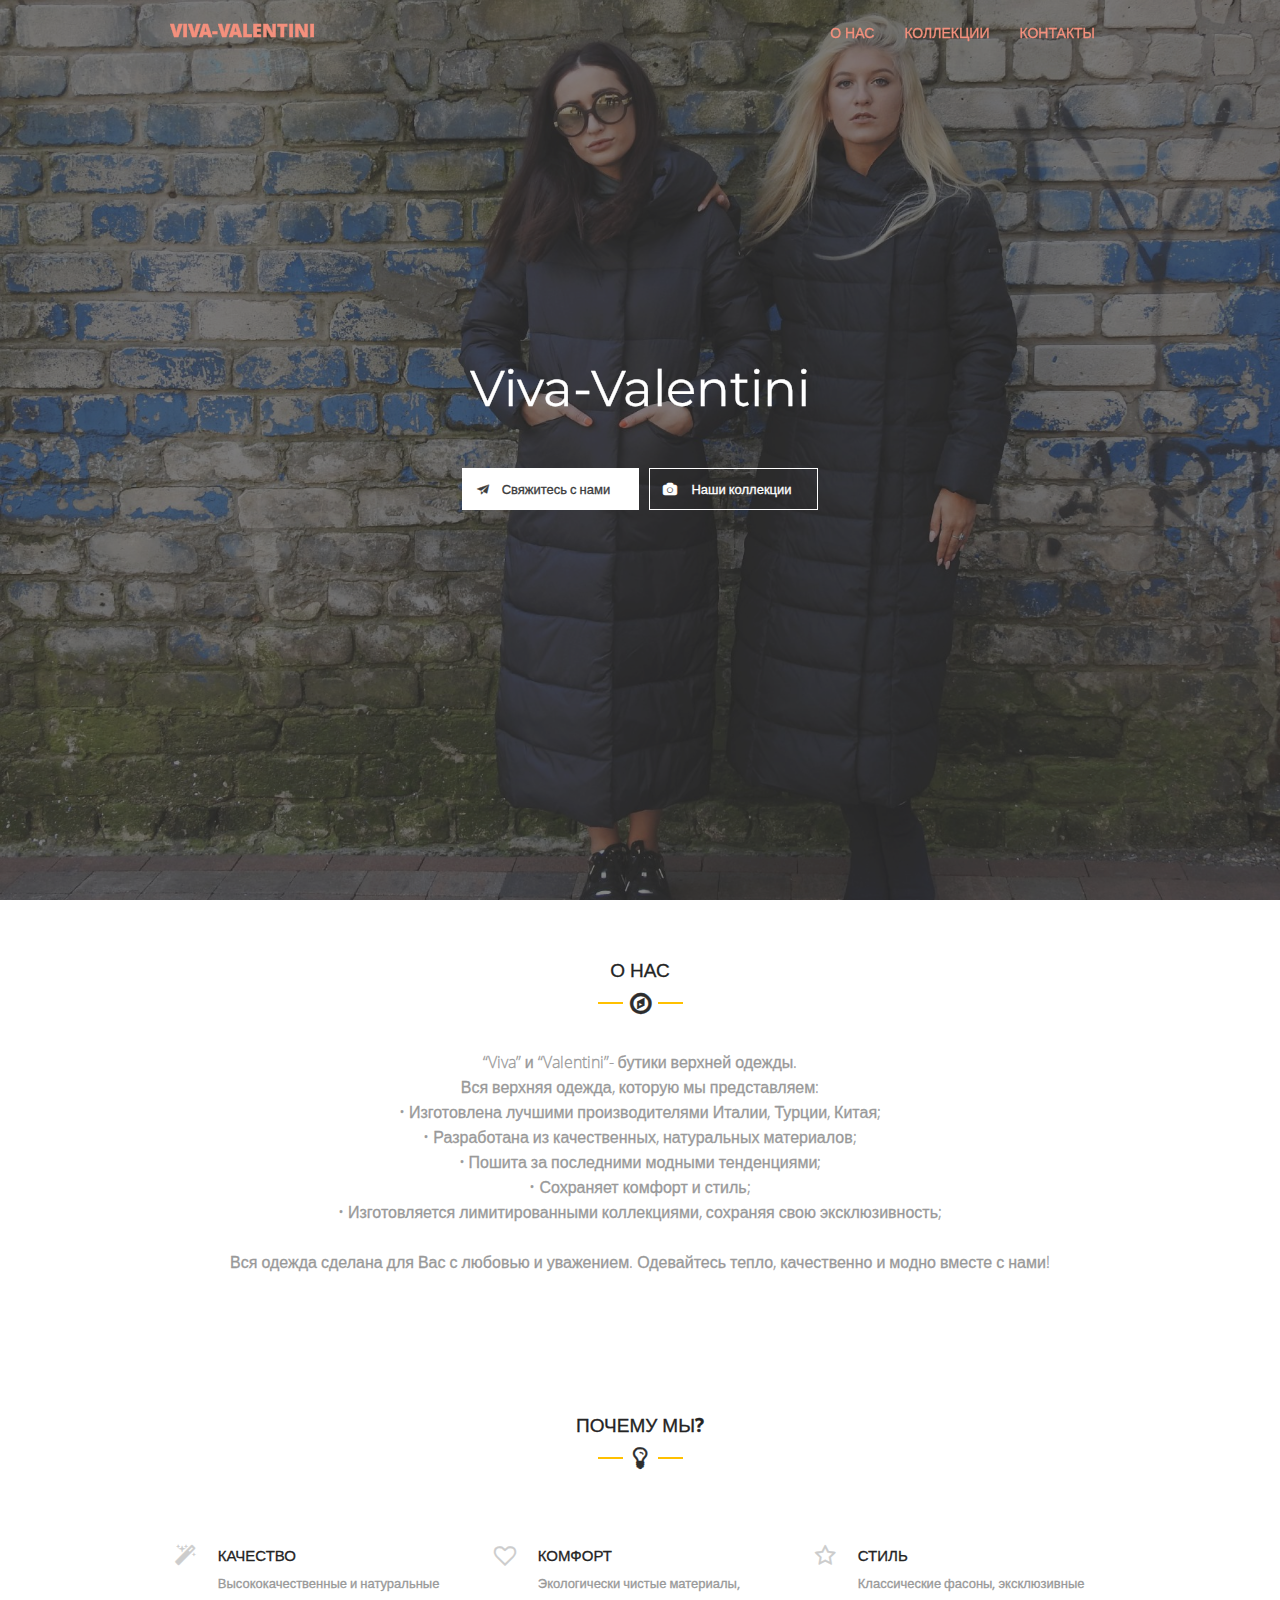
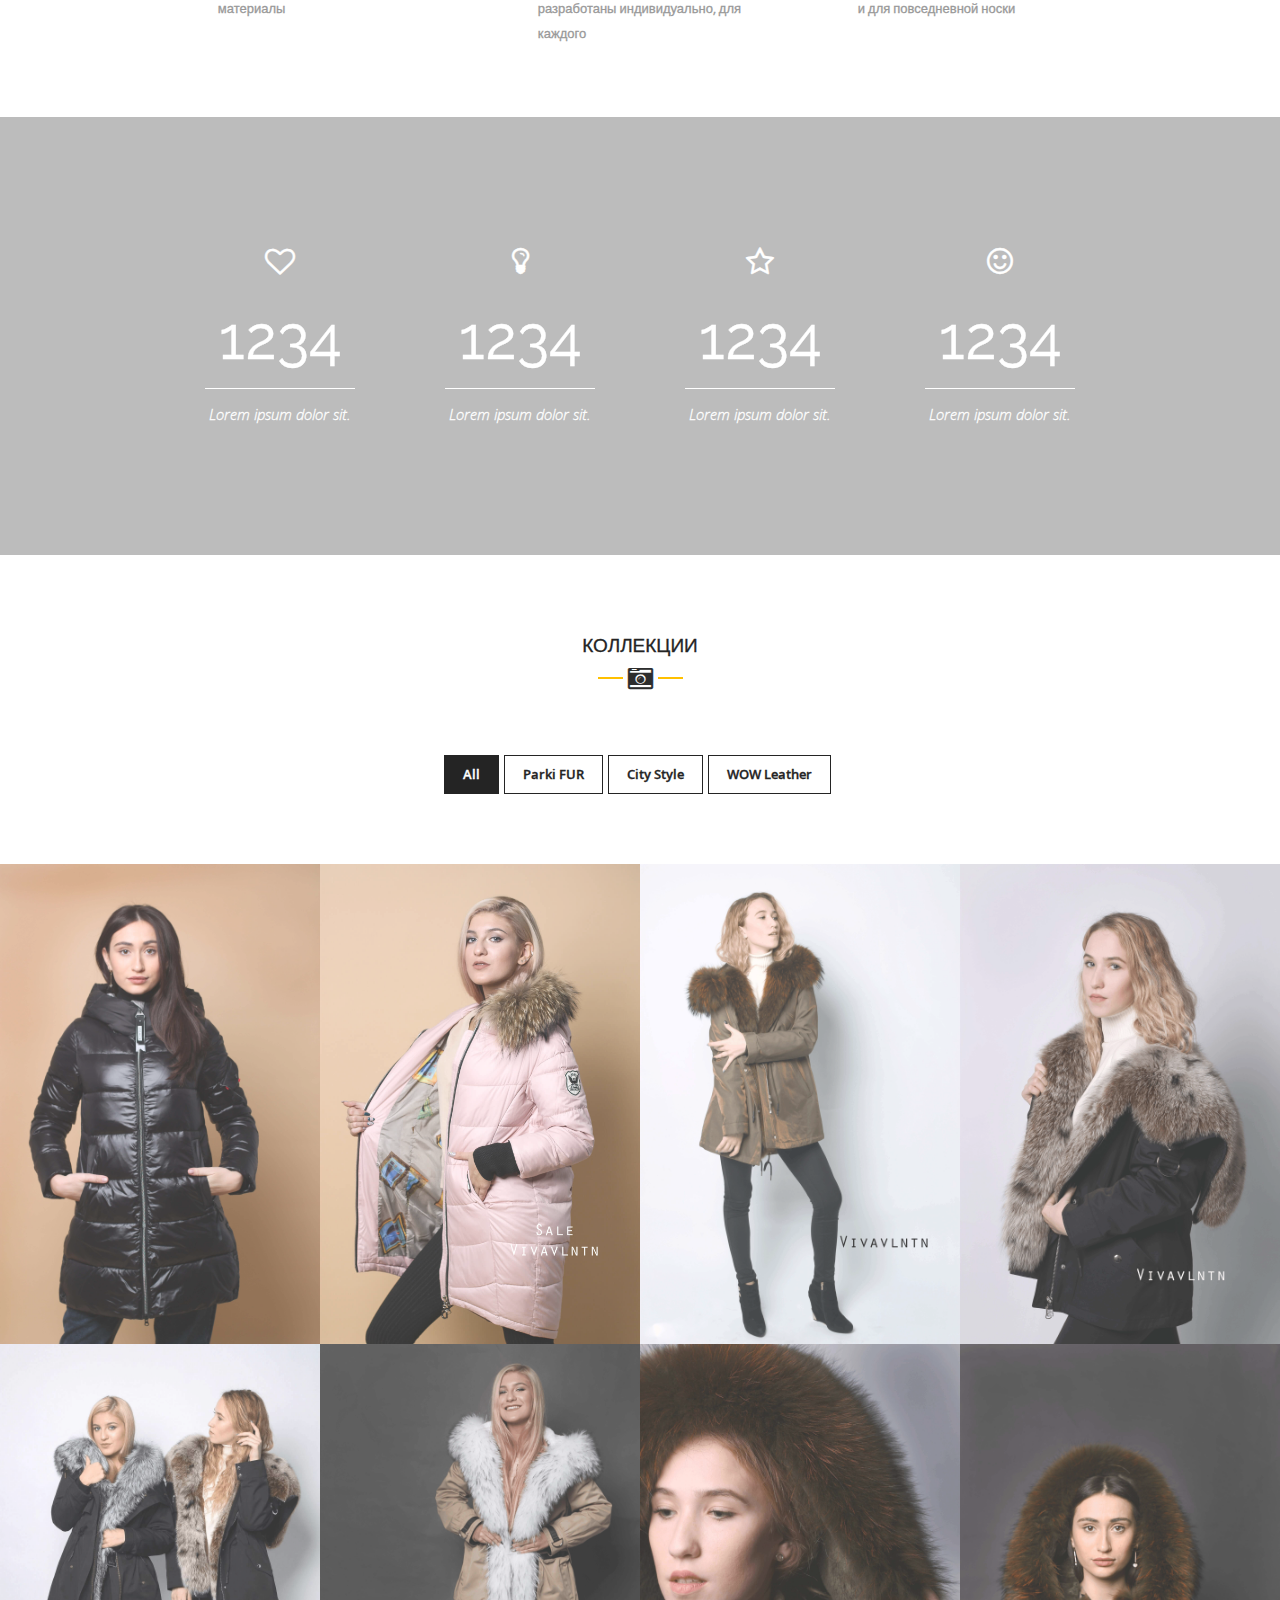
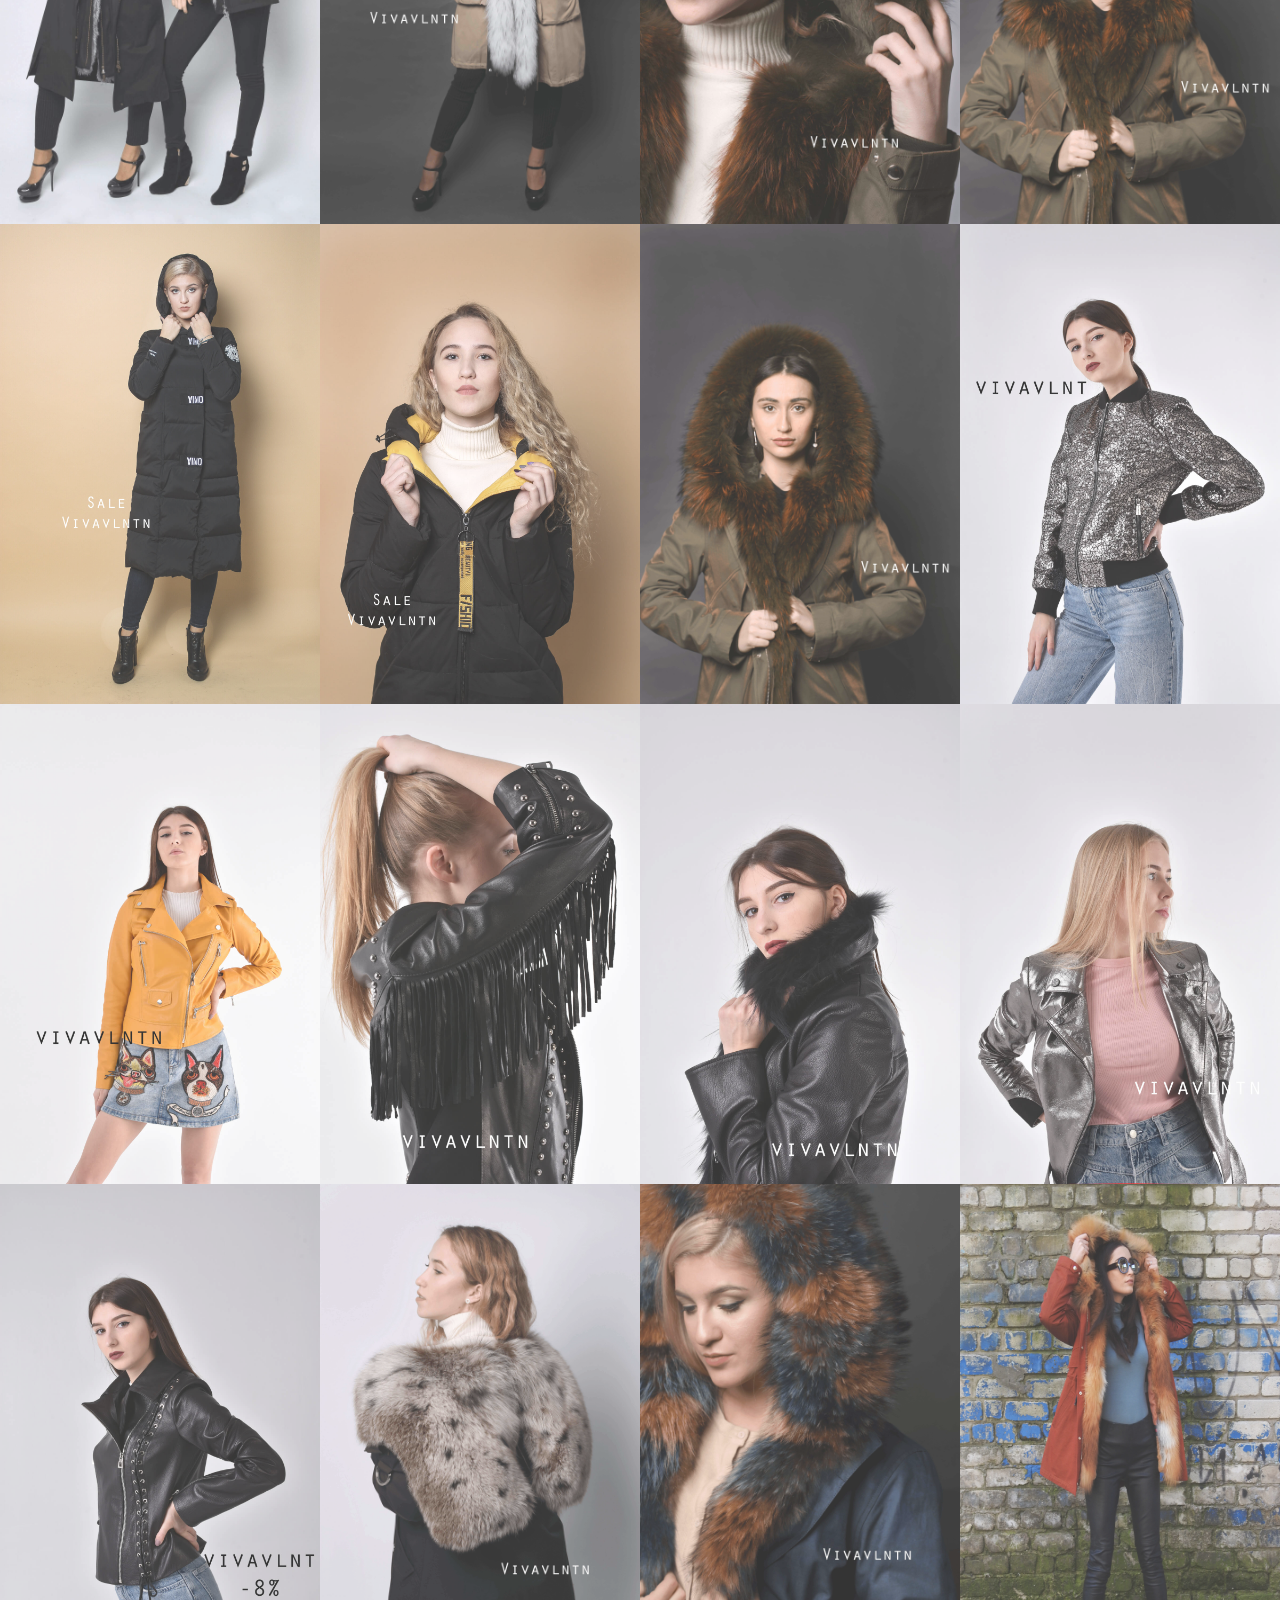
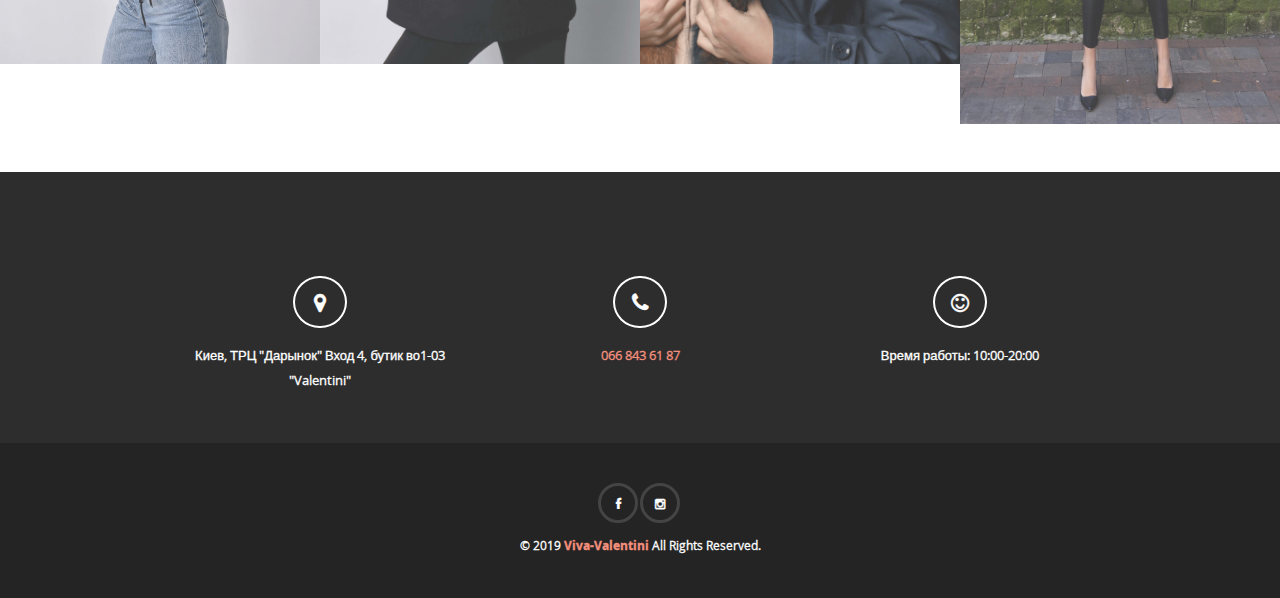
==== commit 9f9b3b8a: "titles on hover > photo" ====
--- a/HTML/index.html
+++ b/HTML/index.html
@@ -1 +1 @@
-<!DOCTYPE HTML><html><head> <meta http-equiv="Content-Type" content="text/html; charset=UTF-8"> <meta name="viewport" content="width=device-width, initial-scale=1, maximum-scale=1"> <title>Viva-Valentini</title><!--[if IE 7]> <link href="https://fonts.googleapis.com/css?family=Open+Sans" rel="stylesheet"> <link rel="stylesheet" href="css/fontello-ie7.css"><![endif]--> <link href="css/font.css" rel="stylesheet" type="text/css"> <link href="css/fontello.css" rel="stylesheet" type="text/css"> <link href="css/base.css" rel="stylesheet" type="text/css"> <link href="css/skeleton.css" rel="stylesheet" type="text/css"> <link href="css/main.css" rel="stylesheet" type="text/css"> <link href="css/magnific-popup.css" rel="stylesheet"/> <link href="css/flexslider.css" rel="stylesheet"/><!--[if lt IE 9]> <script src="http://html5shiv.googlecode.com/svn/trunk/html5.js"></script><![endif]--><!--[if lt IE 8]> <style>/* For IE < 8 (trigger hasLayout) */ .clearfix{zoom: 1;}</style><![endif]--></head><body><div id="loader"> <div id="loaderInner"></div></div><div id="wrapper"> <header id="header"> <div class="mainHeader default"> <div class="container clearfix"> <div class="one-third column"> <div class="logo"> <a class="scroll" href="#wrapper"><h1>viva-valentini</h1></a> </div></div><div class="two-thirds column"> <nav id="mainNav"> <a href="#" class="mobileBtn"><i class="icon-menu"></i></a> <ul> <li><a class="scroll" href="#about">О нас</a></li><li><a class="scroll" href="#portfolio">Коллекции</a></li><li><a class="scroll" href="#contacts111">Контакты</a></li></ul> </nav> </div></div></div></header> <div class="slider"> <div class=" mainSlider flexslider"> <ul class="slides"> <li><img src="images/clothes-images/4-min-900x700.jpg" class="slide slider-photo-test" alt=""/> <div class="caption"> <h1 style="font-family: 'Montserrat', sans-serif; color: #FFFFFF">Viva-Valentini</h1> <div class="shortBtn"> <a class="scroll" href="#contacts111"><i class="icon-paper-plane"></i>Свяжитесь с нами </a> <a class="scroll" href="#portfolio"><i class="icon-camera"></i> Наши коллекции </a> </div></div></li><li><img src="images/clothes-images/3-min-900x700-min.png" class="slide" alt=""/> <div class="caption"> <h1 style="font-family: 'Montserrat', sans-serif; color: #FFFFFF">Viva-Valentini</h1> <div class="shortBtn"> <a class="scroll" href="#contacts111"><i class="icon-paper-plane"></i> Свяжитесь с нами</a> <a class="scroll" href="#portfolio"><i class="icon-camera"></i> Наши коллекции</a> </div></div></li></ul> </div></div><section id="about"> <div class="aboutIntro tCenter ofsInTop ofsInBottom"> <div class="container clearfix"> <div class="mainTitle"> <h1>о нас</h1> <div class="icon"> <i class="icon-compass"></i> </div></div><p class="introText">“Viva” и “Valentini”- бутики верхней одежды. <br/> Вся верхняя одежда, которую мы представляем: <br/> • Изготовлена лучшими производителями Италии, Турции, Китая; <br/> • Разработана из качественных, натуральных материалов; <br/> • Пошита за последними модными тенденциями; <br/> • Сохраняет комфорт и стиль; <br/> • Изготовляется лимитированными коллекциями, сохраняя свою эксклюзивность; <br/> <br/> Вся одежда сделана для Вас с любовью и уважением. Одевайтесь тепло, качественно и модно вместе с нами!</p></div></div></section> <section id="services" class=" ofsTop "> <div class="container clearfix"> <div class="mainTitle tCenter"> <h1>почему мы?</h1> <div class="icon"> <i class="icon-lightbulb"></i> </div></div></div><div class="container clearfix"> <div class="servicesHolder clearfix"> <div class="servicesContent clearfix"> <div class="one-third column "> <div class="service clearfix"> <div class="srvIco"> <i class="icon-magic"></i> </div><div class="srvDet"> <h3>Качество</h3> <p>Высококачественные и натуральные материалы</p></div></div></div><div class="one-third column "> <div class="service clearfix"> <div class="srvIco"> <i class="icon-heart-empty"></i> </div><div class="srvDet"> <h3>Комфорт</h3> <p>Экологически чистые материалы, разработаны индивидуально, для каждого</p></div></div></div><div class="one-third column "> <div class="service clearfix"> <div class="srvIco"> <i class="icon-star-empty"></i> </div><div class="srvDet"> <h3>Стиль</h3> <p>Классические фасоны, эксклюзивные и для повседневной носки</p></div></div></div></div></div></div></div><div class="facts"> <div class="container clearfix"> <div class="four columns fct timer"> <div class="fctIcoHolder"> <div class="fctIco"><i class="icon-heart-empty "></i></div></div><span class="count">1234</span> <span class="fc">Lorem ipsum dolor sit.</span> </div><div class="four columns fct timer"> <div class="fctIcoHolder"> <div class="fctIco"><i class="icon-lightbulb "></i></div></div><span class="count">1234</span> <span class="fc">Lorem ipsum dolor sit.</span> </div><div class="four columns fct timer"> <div class="fctIcoHolder"> <div class="fctIco"><i class="icon-star-empty "></i></div></div><span class="count">1234</span> <span class="fc">Lorem ipsum dolor sit.</span> </div><div class="four columns fct timer"> <div class="fctIcoHolder"> <div class="fctIco"><i class="icon-smile "></i></div></div><span class="count">1234</span> <span class="fc">Lorem ipsum dolor sit.</span> </div></div></div><section id="portfolio" class=" ofsTop tCenter" style="margin-bottom: 3rem;"> <div class="container clearfix"> <div class="mainTitle tCenter"> <h1>коллекции</h1> <div class="icon"> <i class="icon-camera-alt"></i> </div></div></div><div class="container clearfix"> <div class="filterNav"> <ul class="filter" id="category"> <li class="all current"><a href="#">All</a></li><li class="parkiFur"><a href="#">Parki FUR</a></li><li class="cityStyle"><a href="#">City Style</a></li><li class="wowLeather"><a href="#" class="last">WOW Leather</a></li></ul> </div></div><div class=" works clearfix "> <ul class="portfolio clearfix"> <li class="item" data-id="id-2" data-type="cityStyle"> <div class="itemDesc"> <div class="itemDescInner"> <h3>cityStylecityStyle.<span>City Style</span></h3> <div class=" itemBtn "> <a href="images/clothes-images/city-style/city-style-1-min.JPG" class="doubleLeft folio"><i class="icon-eye"></i></a> </div></div></div><img src="images/clothes-images/city-style/city-style-1-min.JPG" alt=""> </li><li class="item" data-id="id-4" data-type="cityStyle"> <div class="itemDesc"> <div class="itemDescInner"> <h3>cityStyle.<span>City Style</span></h3> <div class=" itemBtn "> <a href="images/clothes-images/city-style/city-style-2.jpg" class="doubleLeft folio"><i class="icon-eye"></i></a> </div></div></div><img src="images/clothes-images/city-style/city-style-2.jpg" alt=""> </li><li class="item" data-id="id-5" data-type="parkiFur"> <div class="itemDesc"> <div class="itemDescInner"> <h3>parkiur_parkiur.<span>Parki Fur</span></h3> <div class=" itemBtn "> <a href="images/clothes-images/parki-fur/parki-1.jpg" class="doubleLeft folio"><i class="icon-eye"></i></a> </div></div></div><img src="images/clothes-images/parki-fur/parki-1.jpg" alt=""> </li><li class="item" data-id="id-6" data-type="parkiFur"> <div class="itemDesc"> <div class="itemDescInner"> <h3>pariFur_prkiFur.<span>Parki Fur</span></h3> <div class=" itemBtn "> <a href="images/clothes-images/parki-fur/parki-2.jpg" class="doubleLeft folio"><i class="icon-eye"></i></a> </div></div></div><img src="images/clothes-images/parki-fur/parki-2.jpg" alt=""> </li><li class="item " data-id="id-8" data-type="parkiFur"> <div class="itemDesc"> <div class="itemDescInner"> <h3>parkFur_pakiFur.<span>Parki Fur</span></h3> <div class=" itemBtn "> <a href="images/clothes-images/parki-fur/parki-5.jpg" class="doubleLeft folio"><i class="icon-eye"></i></a> </div></div></div><img src="images/clothes-images/parki-fur/parki-5.jpg" alt=""> </li><li class="item " data-id="id-9" data-type="parkiFur"> <div class="itemDesc"> <div class="itemDescInner"> <h3>parkFur_arkiFur.<span>Parki Fur</span></h3> <div class=" itemBtn "> <a href="images/clothes-images/parki-fur/parki-6.jpg" class="doubleLeft folio"><i class="icon-eye"></i></a> </div></div></div><img src="images/clothes-images/parki-fur/parki-6.jpg" alt=""> </li><li class="item " data-id="id-10" data-type="parkiFur"> <div class="itemDesc"> <div class="itemDescInner"> <h3>pakiFur_pariFur.<span>Parki Fur</span></h3> <div class=" itemBtn "> <a href="images/clothes-images/parki-fur/parki-7.jpg" class="doubleLeft folio"><i class="icon-eye"></i></a> </div></div></div><img src="images/clothes-images/parki-fur/parki-7.jpg" alt=""> </li><li class="item " data-id="id-11" data-type="parkiFur"> <div class="itemDesc"> <div class="itemDescInner"> <h3>parkiur_parkiFr.<span>Parki Fur</span></h3> <div class=" itemBtn "> <a href="images/clothes-images/parki-fur/parki-8.jpg" class="doubleLeft folio"><i class="icon-eye"></i></a> </div></div></div><img src="images/clothes-images/parki-fur/parki-8.jpg" alt=""> </li><li class="item " data-id="id-12" data-type="cityStyle"> <div class="itemDesc"> <div class="itemDescInner"> <h3>cityStyle_cityStyle.<span>City Style</span></h3> <div class=" itemBtn "> <a href="images/clothes-images/city-style/city-style-3.jpg" class="doubleLeft folio"><i class="icon-eye"></i></a> </div></div></div><img src="images/clothes-images/city-style/city-style-3.jpg" alt=""> </li><li class="item " data-id="id-13" data-type="cityStyle"> <div class="itemDesc"> <div class="itemDescInner"> <h3>cityStyle_cityStyle.<span>City Style</span></h3> <div class=" itemBtn "> <a href="images/clothes-images/city-style/city-style-4.jpg" class="doubleLeft folio"><i class="icon-eye"></i></a> </div></div></div><img src="images/clothes-images/city-style/city-style-4.jpg" alt=""> </li><li class="item " data-id="id-14" data-type="parkiFur"> <div class="itemDesc"> <div class="itemDescInner"> <h3>parkiur_pariFur.<span>Parki Fur</span></h3> <div class=" itemBtn "> <a href="images/clothes-images/parki-fur/parki-8.jpg" class="doubleLeft folio"><i class="icon-eye"></i></a> </div></div></div><img src="images/clothes-images/parki-fur/parki-8.jpg" alt=""> </li><li class="item " data-id="id-17" data-type="wowLeather"> <div class="itemDesc"> <div class="itemDescInner"> <h3>wowLether_wowLeater<span>Wow Leather</span></h3> <div class=" itemBtn "> <a href="images/clothes-images/wow-leather/leather-1.jpg" class="doubleLeft folio"><i class="icon-eye"></i></a> </div></div></div><img src="images/clothes-images/wow-leather/leather-1.jpg" alt=""> </li><li class="item " data-id="id-18" data-type="wowLeather"> <div class="itemDesc"> <div class="itemDescInner"> <h3>wowLether_wowLeathr.<span>Wow Leather</span></h3> <div class=" itemBtn "> <a href="images/clothes-images/wow-leather/leather-2.jpg" class="doubleLeft folio"><i class="icon-eye"></i></a> </div></div></div><img src="images/clothes-images/wow-leather/leather-2.jpg" alt=""> </li><li class="item " data-id="id-19" data-type="wowLeather"> <div class="itemDesc"> <div class="itemDescInner"> <h3>wowLeather_wowLeather.<span>Wow Leather</span></h3> <div class=" itemBtn "> <a href="images/clothes-images/wow-leather/leather-3.jpg" class="doubleLeft folio"><i class="icon-eye"></i></a> </div></div></div><img src="images/clothes-images/wow-leather/leather-3.jpg" alt=""> </li><li class="item " data-id="id-20" data-type="wowLeather"> <div class="itemDesc"> <div class="itemDescInner"> <h3>wowLeather_wowLeather.<span>Wow Leather</span></h3> <div class=" itemBtn "> <a href="images/clothes-images/wow-leather/leather-4.jpg" class="doubleLeft folio"><i class="icon-eye"></i></a> </div></div></div><img src="images/clothes-images/wow-leather/leather-4.jpg" alt=""> </li><li class="item " data-id="id-21" data-type="wowLeather"> <div class="itemDesc"> <div class="itemDescInner"> <h3>wowLeather_wowLeather.<span>Wow Leather</span></h3> <div class=" itemBtn "> <a href="images/clothes-images/wow-leather/leather-5.jpg" class="doubleLeft folio"><i class="icon-eye"></i></a> </div></div></div><img src="images/clothes-images/wow-leather/leather-5.jpg" alt=""> </li><li class="item " data-id="id-22" data-type="wowLeather"> <div class="itemDesc"> <div class="itemDescInner"> <h3>wowLeather_wowLeather.<span>Wow Leather</span></h3> <div class=" itemBtn "> <a href="images/clothes-images/wow-leather/leather-6.jpg" class="doubleLeft folio"><i class="icon-eye"></i></a> </div></div></div><img src="images/clothes-images/wow-leather/leather-6.jpg" alt=""> </li><li class="item " data-id="id-23" data-type="parkiFur"> <div class="itemDesc"> <div class="itemDescInner"> <h3>parkiur_pariFur.<span>Parki Fur</span></h3> <div class=" itemBtn "> <a href="images/clothes-images/parki-fur/parki-9.jpg" class="doubleLeft folio"><i class="icon-eye"></i></a> </div></div></div><img src="images/clothes-images/parki-fur/parki-9.jpg" alt=""> </li><li class="item " data-id="id-24" data-type="parkiFur"> <div class="itemDesc"> <div class="itemDescInner"> <h3>parkiur_pariFur.<span>Parki Fur</span></h3> <div class=" itemBtn "> <a href="images/clothes-images/parki-fur/parki-10.jpg" class="doubleLeft folio"><i class="icon-eye"></i></a> </div></div></div><img src="images/clothes-images/parki-fur/parki-10.jpg" alt=""> </li><li style="height: 540px" class="item" data-id="id-7" data-type="parkiFur"> <div class="itemDesc"> <div class="itemDescInner"> <h3>parkiFr_parkiur.<span>Parki Fur</span></h3> <div class=" itemBtn "> <a href="images/clothes-images/13(1).jpg" class="doubleLeft folio"><i class="icon-eye"></i></a> </div></div></div><img style="height: 540px" src="images/clothes-images/13(2).jpg" alt=""> </li></ul> </div></section><div class="contactContent"> <div class="contactInfo clearfix tCenter"> <div class="container clearfix"> <div id="contacts111" style="margin-top: 4rem; color: #cccccc"> <div class="info one-third column"> <div class="ico"><i class="icon-location"></i></div><p style="color: #FFFFFF">Киев, ТРЦ "Дарынок" Вход 4, бутик во1-03 "Valentini"</p></div><div class="info one-third column"> <div class="ico"><i class="icon-phone"></i></div><p style="color: #F4907D">066 843 61 87</p></div><div class="info one-third column"> <div class="ico"><i class="icon-smile"></i></div><p style="color: #FFFFFF">Время работы: 10:00-20:00</p></div></div></div></div></div><footer id="footer" class="footer"> <div class="footerholder"> <div class="container clearfix"> <ul class="socialsFooter" style="color: #FFFFFF"> <li><a style="color: #FFFFFF" href="https://m.facebook.com/vivavlntn/" target="_blank"><i class="icon-facebook-1" ></i></a></li><li><a style="color: #FFFFFF" href="https://instagram.com/vivavlntn?utm_source=ig_profile_share&igshid=zo14dxk8jqrb" target="_blank"><i class="icon-instagramm"></i></a></li></ul> <p style="color: #FFFFFF">&copy; 2019 <span class="brand">Viva-Valentini</span> All Rights Reserved.</p></div></div></footer></div><script src="js/jquery-1.9.1.min.js" type="text/javascript"></script><script src="js/jquery-migrate-1.2.1.js" type="text/javascript"></script><script src="js/jquery.flexslider-min.js" type="text/javascript"></script><script src="js/jquery.easing.1.3.js" type="text/javascript"></script><script src="js/jquery.smooth-scroll.js" type="text/javascript"></script><script src="js/waypoints.js" type="text/javascript"></script><script src="js/jquery.quicksand.js" type="text/javascript"></script><script src="js/modernizr.custom.js" type="text/javascript"></script><script src="js/jquery.parallax-1.1.3.js" type="text/javascript"></script><script src="js/jquery.magnific-popup.js" type="text/javascript"></script><script src="js/jquery.appear.min.js" type="text/javascript"></script><script src="js/Placeholders.min.js" type="text/javascript"></script><script src="js/jquery.timer.js" type="text/javascript"></script><script src="js/script.js" type="text/javascript"></script></body></html>+<!DOCTYPE HTML><html><head> <meta http-equiv="Content-Type" content="text/html; charset=UTF-8"> <meta name="viewport" content="width=device-width, initial-scale=1, maximum-scale=1"> <title>Viva-Valentini</title><!--[if IE 7]> <link href="https://fonts.googleapis.com/css?family=Open+Sans" rel="stylesheet"> <link rel="stylesheet" href="css/fontello-ie7.css"><![endif]--> <link href="css/font.css" rel="stylesheet" type="text/css"> <link href="css/fontello.css" rel="stylesheet" type="text/css"> <link href="css/base.css" rel="stylesheet" type="text/css"> <link href="css/skeleton.css" rel="stylesheet" type="text/css"> <link href="css/main.css" rel="stylesheet" type="text/css"> <link href="css/magnific-popup.css" rel="stylesheet"/> <link href="css/flexslider.css" rel="stylesheet"/><!--[if lt IE 9]> <script src="http://html5shiv.googlecode.com/svn/trunk/html5.js"></script><![endif]--><!--[if lt IE 8]> <style>/* For IE < 8 (trigger hasLayout) */ .clearfix{zoom: 1;}</style><![endif]--></head><body><div id="loader"> <div id="loaderInner"></div></div><div id="wrapper"> <header id="header"> <div class="mainHeader default"> <div class="container clearfix"> <div class="one-third column"> <div class="logo"><a class="scroll" href="#wrapper"><h1>viva-valentini</h1></a></div></div><div class="two-thirds column"> <nav id="mainNav"><a href="#" class="mobileBtn"><i class="icon-menu"></i></a> <ul> <li><a class="scroll" href="#about">О нас</a></li><li><a class="scroll" href="#portfolio">Коллекции</a></li><li><a class="scroll" href="#contacts111">Контакты</a></li></ul> </nav> </div></div></div></header> <div class="slider"> <div class=" mainSlider flexslider"> <ul class="slides"> <li><img src="images/clothes-images/4-min-900x700.jpg" class="slide slider-photo-test" alt=""/> <div class="caption"><h1 style="font-family: 'Montserrat', sans-serif; color: #FFFFFF"> Viva-Valentini</h1> <div class="shortBtn"><a class="scroll" href="#contacts111"><i class="icon-paper-plane"></i>Свяжитесь с нами </a> <a class="scroll" href="#portfolio"><i class="icon-camera"></i> Наши коллекции </a></div></div></li><li><img src="images/clothes-images/3-min-900x700-min.png" class="slide" alt=""/> <div class="caption"><h1 style="font-family: 'Montserrat', sans-serif; color: #FFFFFF"> Viva-Valentini</h1> <div class="shortBtn"><a class="scroll" href="#contacts111"><i class="icon-paper-plane"></i> Свяжитесь с нами</a> <a class="scroll" href="#portfolio"><i class="icon-camera"></i> Наши коллекции</a></div></div></li></ul> </div></div><section id="about"> <div class="aboutIntro tCenter ofsInTop ofsInBottom"> <div class="container clearfix"> <div class="mainTitle"><h1>о нас</h1> <div class="icon"><i class="icon-compass"></i></div></div><p class="introText">“Viva” и “Valentini”- бутики верхней одежды. <br/> Вся верхняя одежда, которую мы представляем: <br/> • Изготовлена лучшими производителями Италии, Турции, Китая; <br/> • Разработана из качественных, натуральных материалов; <br/> • Пошита за последними модными тенденциями; <br/> • Сохраняет комфорт и стиль; <br/> • Изготовляется лимитированными коллекциями, сохраняя свою эксклюзивность; <br/> <br/> Вся одежда сделана для Вас с любовью и уважением. Одевайтесь тепло, качественно и модно вместе с нами!</p></div></div></section> <section id="services" class=" ofsTop "> <div class="container clearfix"> <div class="mainTitle tCenter"><h1>почему мы?</h1> <div class="icon"><i class="icon-lightbulb"></i></div></div></div><div class="container clearfix"> <div class="servicesHolder clearfix"> <div class="servicesContent clearfix"> <div class="one-third column "> <div class="service clearfix"> <div class="srvIco"><i class="icon-magic"></i></div><div class="srvDet"><h3>Качество</h3> <p>Высококачественные и натуральные материалы</p></div></div></div><div class="one-third column "> <div class="service clearfix"> <div class="srvIco"><i class="icon-heart-empty"></i></div><div class="srvDet"><h3>Комфорт</h3> <p>Экологически чистые материалы, разработаны индивидуально, для каждого</p></div></div></div><div class="one-third column "> <div class="service clearfix"> <div class="srvIco"><i class="icon-star-empty"></i></div><div class="srvDet"><h3>Стиль</h3> <p>Классические фасоны, эксклюзивные и для повседневной носки</p></div></div></div></div></div></div></div><div class="facts"> <div class="container clearfix"> <div class="four columns fct timer"> <div class="fctIcoHolder"> <div class="fctIco"><i class="icon-heart-empty "></i></div></div><span class="count">1234</span> <span class="fc">Lorem ipsum dolor sit.</span></div><div class="four columns fct timer"> <div class="fctIcoHolder"> <div class="fctIco"><i class="icon-lightbulb "></i></div></div><span class="count">1234</span> <span class="fc">Lorem ipsum dolor sit.</span></div><div class="four columns fct timer"> <div class="fctIcoHolder"> <div class="fctIco"><i class="icon-star-empty "></i></div></div><span class="count">1234</span> <span class="fc">Lorem ipsum dolor sit.</span></div><div class="four columns fct timer"> <div class="fctIcoHolder"> <div class="fctIco"><i class="icon-smile "></i></div></div><span class="count">1234</span> <span class="fc">Lorem ipsum dolor sit.</span></div></div></div><section id="portfolio" class=" ofsTop tCenter" style="margin-bottom: 3rem;"> <div class="container clearfix"> <div class="mainTitle tCenter"><h1>коллекции</h1> <div class="icon"><i class="icon-camera-alt"></i></div></div></div><div class="container clearfix"> <div class="filterNav"> <ul class="filter" id="category"> <li class="all current"><a href="#">All</a></li><li class="parkiFur"><a href="#">Parki FUR</a></li><li class="cityStyle"><a href="#">City Style</a></li><li class="wowLeather"><a href="#" class="last">WOW Leather</a></li></ul> </div></div><div class=" works clearfix "> <ul class="portfolio clearfix"> <li class="item" data-id="id-2" data-type="cityStyle"> <div class="itemDesc"> <div class="itemDescInner"><h3>.<span>City Style</span></h3> <div class=" itemBtn "><a href="images/clothes-images/city-style/city-style-1-min.JPG" class="doubleLeft folio"><i class="icon-eye"></i></a></div></div></div><img src="images/clothes-images/city-style/city-style-1-min.JPG" alt=""></li><li class="item" data-id="id-4" data-type="cityStyle"> <div class="itemDesc"> <div class="itemDescInner"><h3>.<span>City Style</span></h3> <div class=" itemBtn "><a href="images/clothes-images/city-style/city-style-2.jpg" class="doubleLeft folio"><i class="icon-eye"></i></a></div></div></div><img src="images/clothes-images/city-style/city-style-2.jpg" alt=""></li><li class="item" data-id="id-5" data-type="parkiFur"> <div class="itemDesc"> <div class="itemDescInner"><h3>.<span>Parki Fur</span></h3> <div class=" itemBtn "><a href="images/clothes-images/parki-fur/parki-1.jpg" class="doubleLeft folio"><i class="icon-eye"></i></a></div></div></div><img src="images/clothes-images/parki-fur/parki-1.jpg" alt=""></li><li class="item" data-id="id-6" data-type="parkiFur"> <div class="itemDesc"> <div class="itemDescInner"><h3>.<span>Parki Fur</span></h3> <div class=" itemBtn "><a href="images/clothes-images/parki-fur/parki-2.jpg" class="doubleLeft folio"><i class="icon-eye"></i></a></div></div></div><img src="images/clothes-images/parki-fur/parki-2.jpg" alt=""></li><li class="item " data-id="id-8" data-type="parkiFur"> <div class="itemDesc"> <div class="itemDescInner"><h3>.<span>Parki Fur</span></h3> <div class=" itemBtn "><a href="images/clothes-images/parki-fur/parki-5.jpg" class="doubleLeft folio"><i class="icon-eye"></i></a></div></div></div><img src="images/clothes-images/parki-fur/parki-5.jpg" alt=""></li><li class="item " data-id="id-9" data-type="parkiFur"> <div class="itemDesc"> <div class="itemDescInner"><h3>.<span>Parki Fur</span></h3> <div class=" itemBtn "><a href="images/clothes-images/parki-fur/parki-6.jpg" class="doubleLeft folio"><i class="icon-eye"></i></a></div></div></div><img src="images/clothes-images/parki-fur/parki-6.jpg" alt=""></li><li class="item " data-id="id-10" data-type="parkiFur"> <div class="itemDesc"> <div class="itemDescInner"><h3>.<span>Parki Fur</span></h3> <div class=" itemBtn "><a href="images/clothes-images/parki-fur/parki-7.jpg" class="doubleLeft folio"><i class="icon-eye"></i></a></div></div></div><img src="images/clothes-images/parki-fur/parki-7.jpg" alt=""></li><li class="item " data-id="id-11" data-type="parkiFur"> <div class="itemDesc"> <div class="itemDescInner"><h3>.<span>Parki Fur</span></h3> <div class=" itemBtn "><a href="images/clothes-images/parki-fur/parki-8.jpg" class="doubleLeft folio"><i class="icon-eye"></i></a></div></div></div><img src="images/clothes-images/parki-fur/parki-8.jpg" alt=""></li><li class="item " data-id="id-12" data-type="cityStyle"> <div class="itemDesc"> <div class="itemDescInner"><h3>.<span>City Style</span></h3> <div class=" itemBtn "><a href="images/clothes-images/city-style/city-style-3.jpg" class="doubleLeft folio"><i class="icon-eye"></i></a></div></div></div><img src="images/clothes-images/city-style/city-style-3.jpg" alt=""></li><li class="item " data-id="id-13" data-type="cityStyle"> <div class="itemDesc"> <div class="itemDescInner"><h3>.<span>City Style</span></h3> <div class=" itemBtn "><a href="images/clothes-images/city-style/city-style-4.jpg" class="doubleLeft folio"><i class="icon-eye"></i></a></div></div></div><img src="images/clothes-images/city-style/city-style-4.jpg" alt=""></li><li class="item " data-id="id-14" data-type="parkiFur"> <div class="itemDesc"> <div class="itemDescInner"><h3>.<span>Parki Fur</span></h3> <div class=" itemBtn "><a href="images/clothes-images/parki-fur/parki-8.jpg" class="doubleLeft folio"><i class="icon-eye"></i></a></div></div></div><img src="images/clothes-images/parki-fur/parki-8.jpg" alt=""></li><li class="item " data-id="id-17" data-type="wowLeather"> <div class="itemDesc"> <div class="itemDescInner"><h3><span>Wow Leather</span></h3> <div class=" itemBtn "><a href="images/clothes-images/wow-leather/leather-1.jpg" class="doubleLeft folio"><i class="icon-eye"></i></a></div></div></div><img src="images/clothes-images/wow-leather/leather-1.jpg" alt=""></li><li class="item " data-id="id-18" data-type="wowLeather"> <div class="itemDesc"> <div class="itemDescInner"><h3>.<span>Wow Leather</span></h3> <div class=" itemBtn "><a href="images/clothes-images/wow-leather/leather-2.jpg" class="doubleLeft folio"><i class="icon-eye"></i></a></div></div></div><img src="images/clothes-images/wow-leather/leather-2.jpg" alt=""></li><li class="item " data-id="id-19" data-type="wowLeather"> <div class="itemDesc"> <div class="itemDescInner"><h3>.<span>Wow Leather</span></h3> <div class=" itemBtn "><a href="images/clothes-images/wow-leather/leather-3.jpg" class="doubleLeft folio"><i class="icon-eye"></i></a></div></div></div><img src="images/clothes-images/wow-leather/leather-3.jpg" alt=""></li><li class="item " data-id="id-20" data-type="wowLeather"> <div class="itemDesc"> <div class="itemDescInner"><h3>.<span>Wow Leather</span></h3> <div class=" itemBtn "><a href="images/clothes-images/wow-leather/leather-4.jpg" class="doubleLeft folio"><i class="icon-eye"></i></a></div></div></div><img src="images/clothes-images/wow-leather/leather-4.jpg" alt=""></li><li class="item " data-id="id-21" data-type="wowLeather"> <div class="itemDesc"> <div class="itemDescInner"><h3>.<span>Wow Leather</span></h3> <div class=" itemBtn "><a href="images/clothes-images/wow-leather/leather-5.jpg" class="doubleLeft folio"><i class="icon-eye"></i></a></div></div></div><img src="images/clothes-images/wow-leather/leather-5.jpg" alt=""></li><li class="item " data-id="id-22" data-type="wowLeather"> <div class="itemDesc"> <div class="itemDescInner"><h3>.<span>Wow Leather</span></h3> <div class=" itemBtn "><a href="images/clothes-images/wow-leather/leather-6.jpg" class="doubleLeft folio"><i class="icon-eye"></i></a></div></div></div><img src="images/clothes-images/wow-leather/leather-6.jpg" alt=""></li><li class="item " data-id="id-23" data-type="parkiFur"> <div class="itemDesc"> <div class="itemDescInner"><h3>.<span>Parki Fur</span></h3> <div class=" itemBtn "><a href="images/clothes-images/parki-fur/parki-9.jpg" class="doubleLeft folio"><i class="icon-eye"></i></a></div></div></div><img src="images/clothes-images/parki-fur/parki-9.jpg" alt=""></li><li class="item " data-id="id-24" data-type="parkiFur"> <div class="itemDesc"> <div class="itemDescInner"><h3>.<span>Parki Fur</span></h3> <div class=" itemBtn "><a href="images/clothes-images/parki-fur/parki-10.jpg" class="doubleLeft folio"><i class="icon-eye"></i></a></div></div></div><img src="images/clothes-images/parki-fur/parki-10.jpg" alt=""></li><li style="height: 540px" class="item" data-id="id-7" data-type="parkiFur"> <div class="itemDesc"> <div class="itemDescInner"><h3>.<span>Parki Fur</span></h3> <div class=" itemBtn "><a href="images/clothes-images/13(1).jpg" class="doubleLeft folio"><i class="icon-eye"></i></a></div></div></div><img style="height: 540px" src="images/clothes-images/13(2).jpg" alt=""></li></ul> </div></section><div class="contactContent"> <div class="contactInfo clearfix tCenter"> <div class="container clearfix"> <div id="contacts111" style="margin-top: 4rem; color: #cccccc"> <div class="info one-third column"> <div class="ico"><i class="icon-location"></i></div><p style="color: #FFFFFF">Киев, ТРЦ "Дарынок" Вход 4, бутик во1-03 "Valentini"</p></div><div class="info one-third column"> <div class="ico"><i class="icon-phone"></i></div><p style="color: #F4907D">066 843 61 87</p></div><div class="info one-third column"> <div class="ico"><i class="icon-smile"></i></div><p style="color: #FFFFFF">Время работы: 10:00-20:00</p></div></div></div></div></div><footer id="footer" class="footer"> <div class="footerholder"> <div class="container clearfix"> <ul class="socialsFooter" style="color: #FFFFFF"> <li><a style="color: #FFFFFF" href="https://m.facebook.com/vivavlntn/" target="_blank"><i class="icon-facebook-1"></i></a></li><li><a style="color: #FFFFFF" href="https://instagram.com/vivavlntn?utm_source=ig_profile_share&igshid=zo14dxk8jqrb" target="_blank"><i class="icon-instagramm"></i></a></li></ul> <p style="color: #FFFFFF">&copy; 2019 <span class="brand">Viva-Valentini</span> All Rights Reserved.</p></div></div></footer></div><script src="js/jquery-1.9.1.min.js" type="text/javascript"></script><script src="js/jquery-migrate-1.2.1.js" type="text/javascript"></script><script src="js/jquery.flexslider-min.js" type="text/javascript"></script><script src="js/jquery.easing.1.3.js" type="text/javascript"></script><script src="js/jquery.smooth-scroll.js" type="text/javascript"></script><script src="js/waypoints.js" type="text/javascript"></script><script src="js/jquery.quicksand.js" type="text/javascript"></script><script src="js/modernizr.custom.js" type="text/javascript"></script><script src="js/jquery.parallax-1.1.3.js" type="text/javascript"></script><script src="js/jquery.magnific-popup.js" type="text/javascript"></script><script src="js/jquery.appear.min.js" type="text/javascript"></script><script src="js/Placeholders.min.js" type="text/javascript"></script><script src="js/jquery.timer.js" type="text/javascript"></script><script src="js/script.js" type="text/javascript"></script></body></html>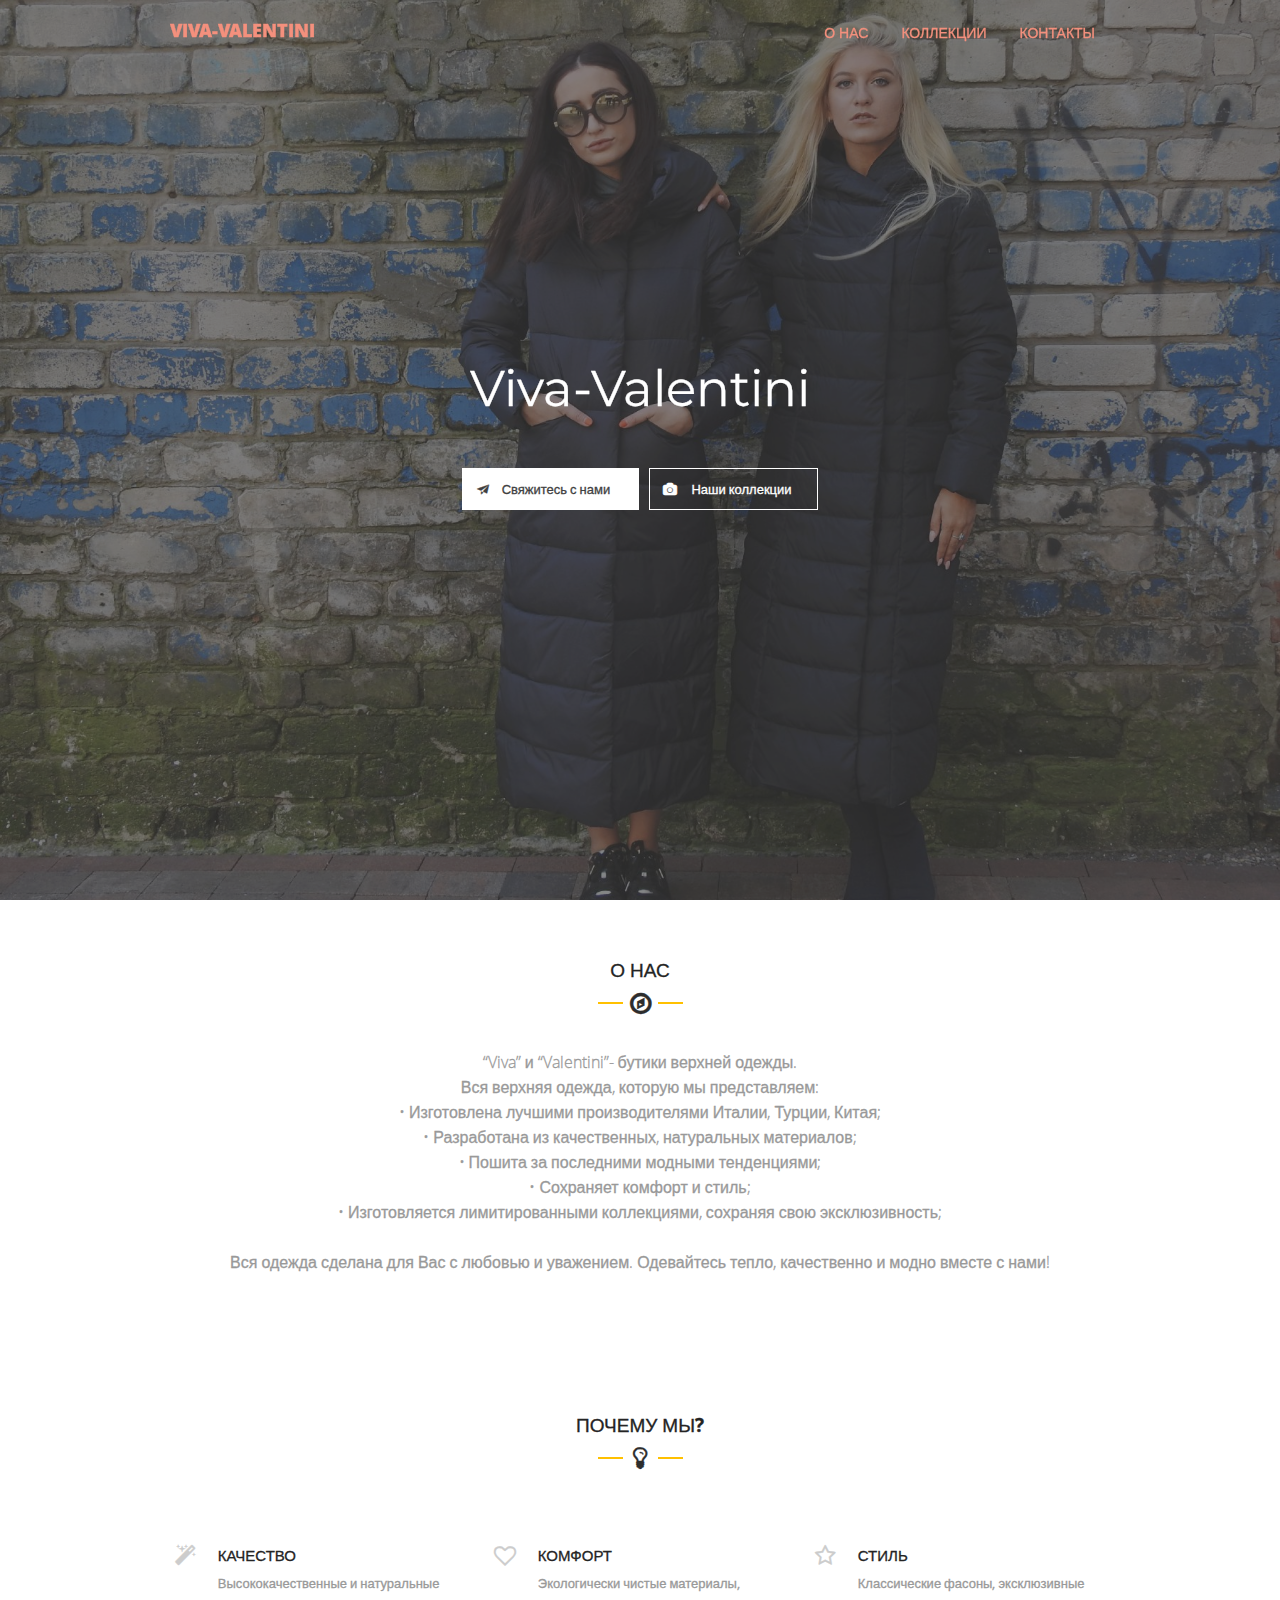
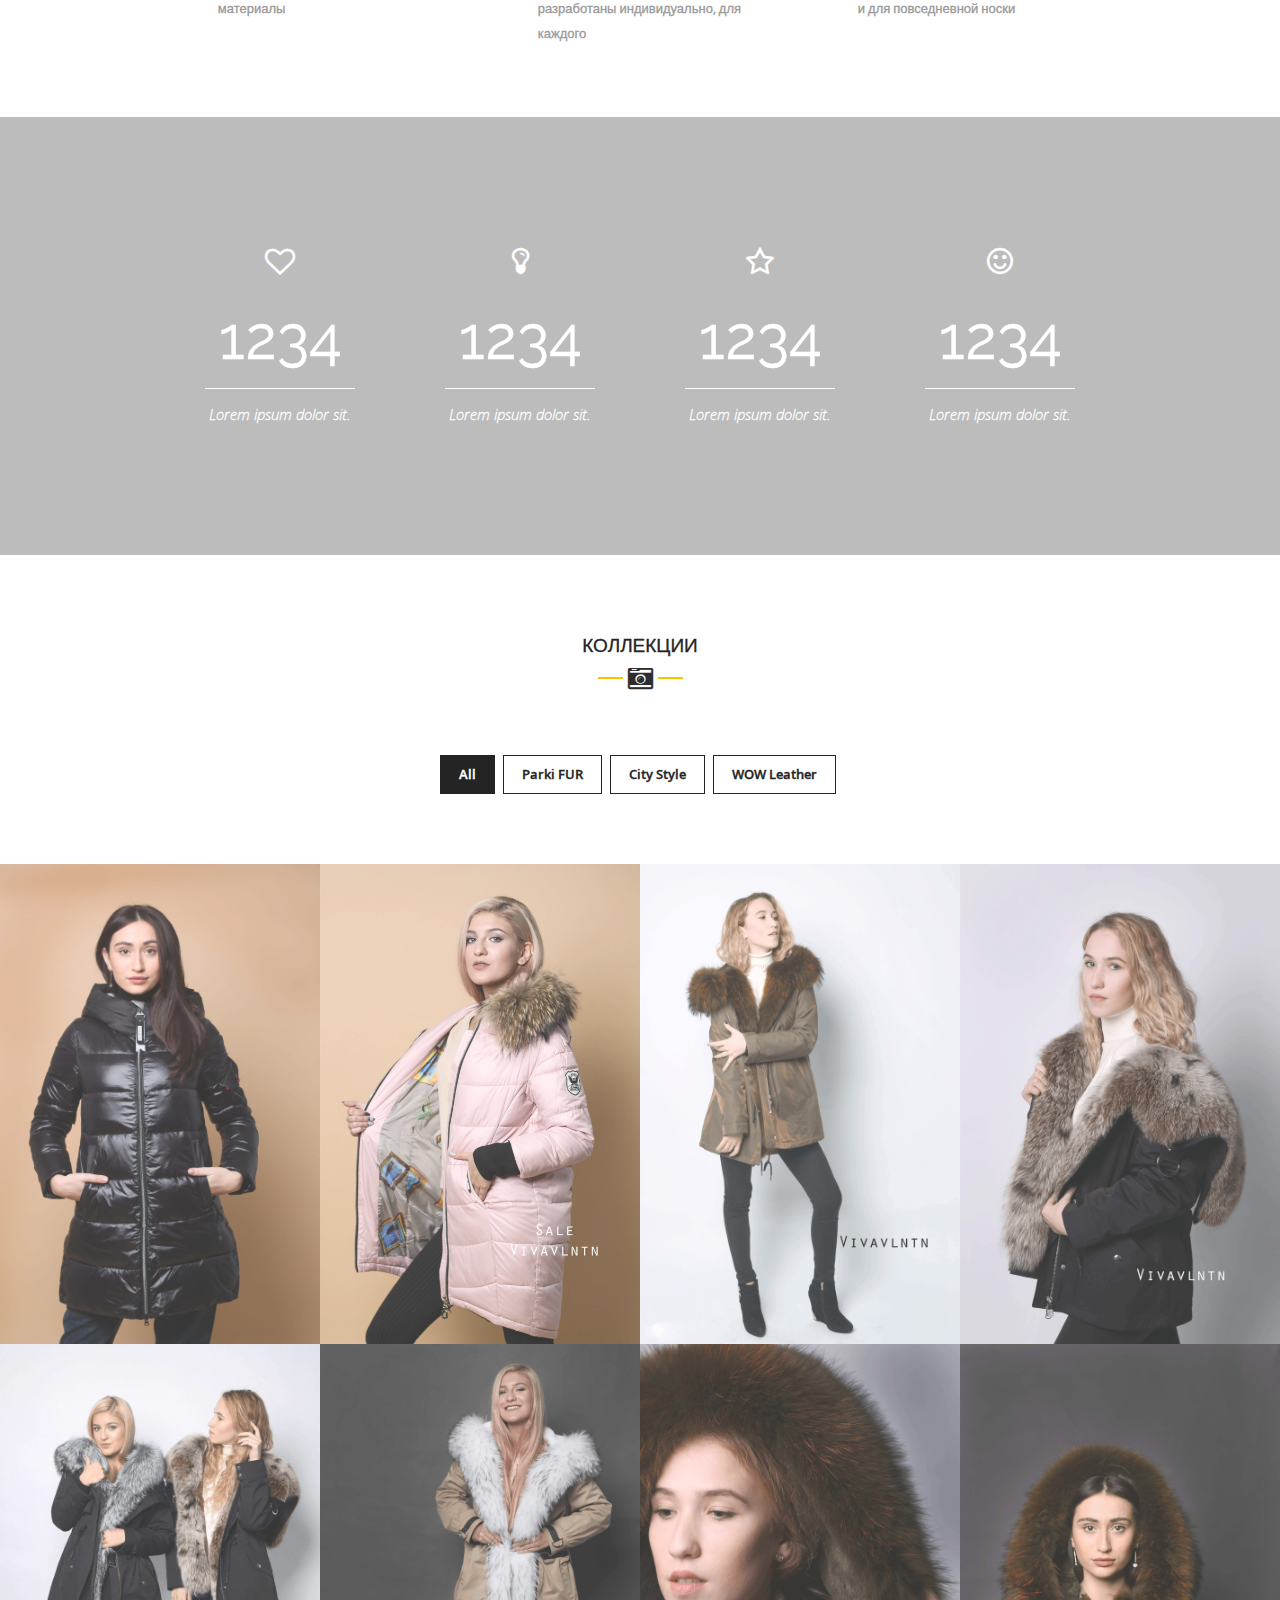
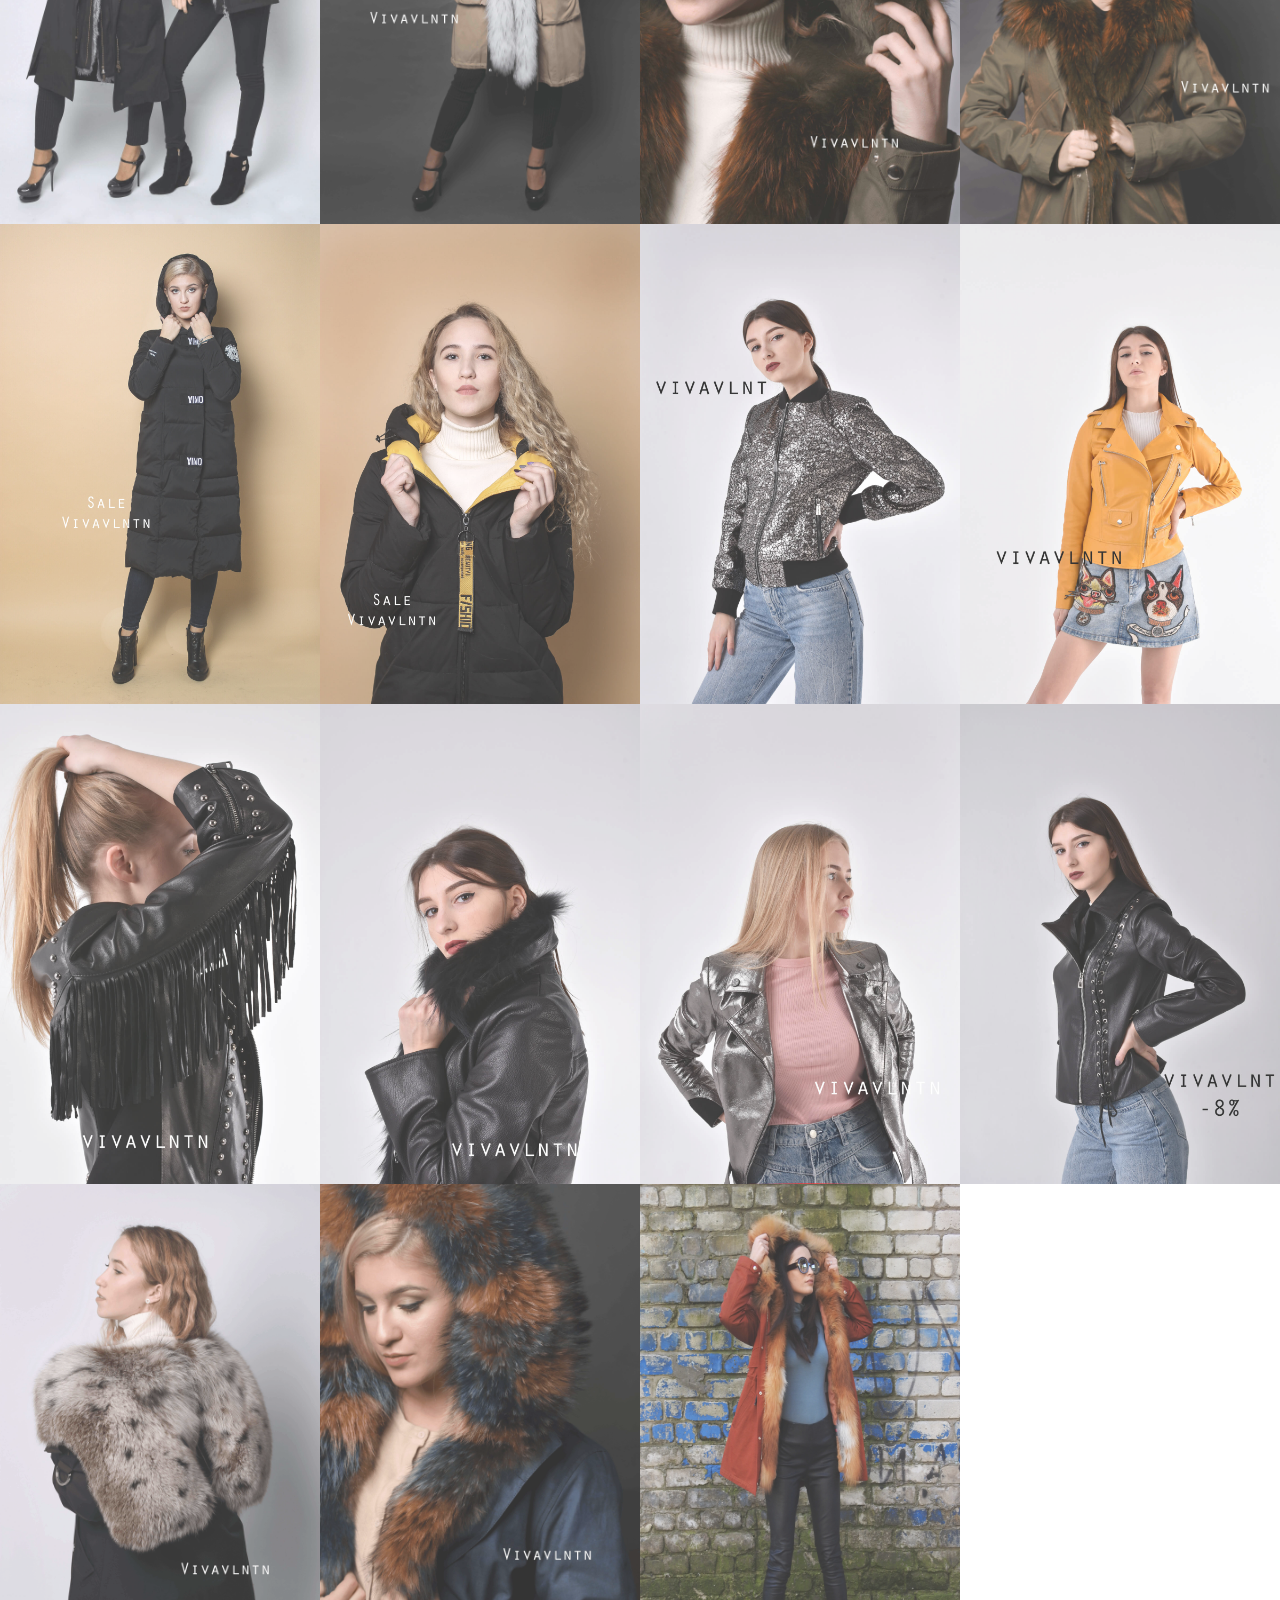
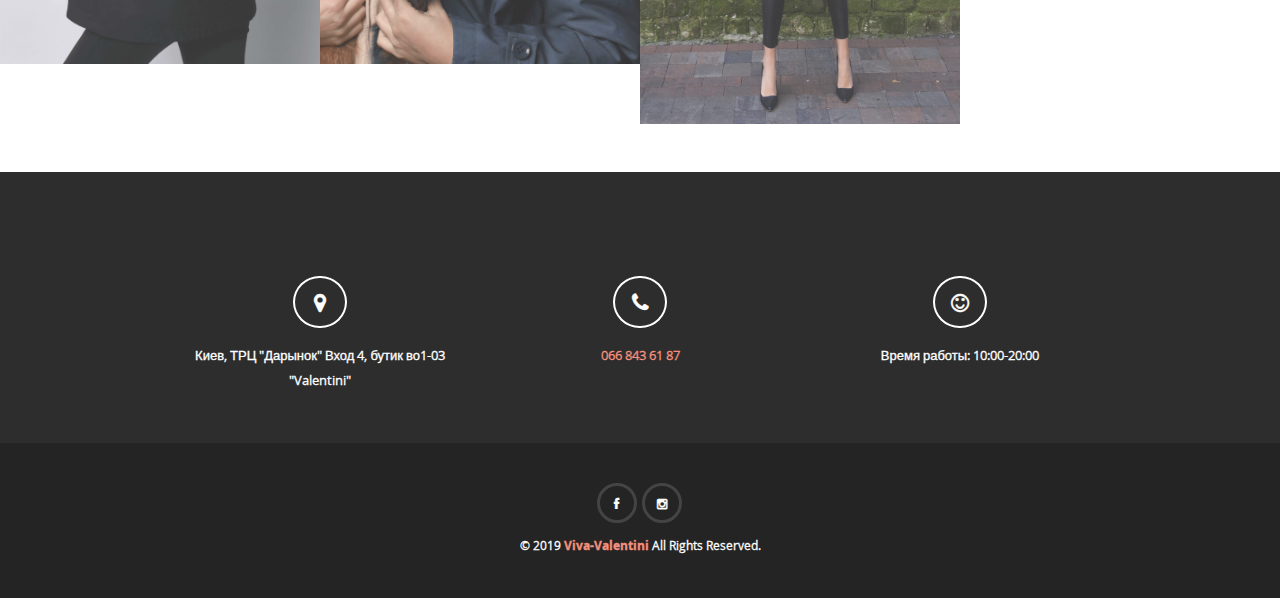
==== commit 06321e5e: "deleted duplicated photo" ====
--- a/HTML/index.html
+++ b/HTML/index.html
@@ -1 +1,367 @@
-<!DOCTYPE HTML><html><head> <meta http-equiv="Content-Type" content="text/html; charset=UTF-8"> <meta name="viewport" content="width=device-width, initial-scale=1, maximum-scale=1"> <title>Viva-Valentini</title><!--[if IE 7]> <link href="https://fonts.googleapis.com/css?family=Open+Sans" rel="stylesheet"> <link rel="stylesheet" href="css/fontello-ie7.css"><![endif]--> <link href="css/font.css" rel="stylesheet" type="text/css"> <link href="css/fontello.css" rel="stylesheet" type="text/css"> <link href="css/base.css" rel="stylesheet" type="text/css"> <link href="css/skeleton.css" rel="stylesheet" type="text/css"> <link href="css/main.css" rel="stylesheet" type="text/css"> <link href="css/magnific-popup.css" rel="stylesheet"/> <link href="css/flexslider.css" rel="stylesheet"/><!--[if lt IE 9]> <script src="http://html5shiv.googlecode.com/svn/trunk/html5.js"></script><![endif]--><!--[if lt IE 8]> <style>/* For IE < 8 (trigger hasLayout) */ .clearfix{zoom: 1;}</style><![endif]--></head><body><div id="loader"> <div id="loaderInner"></div></div><div id="wrapper"> <header id="header"> <div class="mainHeader default"> <div class="container clearfix"> <div class="one-third column"> <div class="logo"><a class="scroll" href="#wrapper"><h1>viva-valentini</h1></a></div></div><div class="two-thirds column"> <nav id="mainNav"><a href="#" class="mobileBtn"><i class="icon-menu"></i></a> <ul> <li><a class="scroll" href="#about">О нас</a></li><li><a class="scroll" href="#portfolio">Коллекции</a></li><li><a class="scroll" href="#contacts111">Контакты</a></li></ul> </nav> </div></div></div></header> <div class="slider"> <div class=" mainSlider flexslider"> <ul class="slides"> <li><img src="images/clothes-images/4-min-900x700.jpg" class="slide slider-photo-test" alt=""/> <div class="caption"><h1 style="font-family: 'Montserrat', sans-serif; color: #FFFFFF"> Viva-Valentini</h1> <div class="shortBtn"><a class="scroll" href="#contacts111"><i class="icon-paper-plane"></i>Свяжитесь с нами </a> <a class="scroll" href="#portfolio"><i class="icon-camera"></i> Наши коллекции </a></div></div></li><li><img src="images/clothes-images/3-min-900x700-min.png" class="slide" alt=""/> <div class="caption"><h1 style="font-family: 'Montserrat', sans-serif; color: #FFFFFF"> Viva-Valentini</h1> <div class="shortBtn"><a class="scroll" href="#contacts111"><i class="icon-paper-plane"></i> Свяжитесь с нами</a> <a class="scroll" href="#portfolio"><i class="icon-camera"></i> Наши коллекции</a></div></div></li></ul> </div></div><section id="about"> <div class="aboutIntro tCenter ofsInTop ofsInBottom"> <div class="container clearfix"> <div class="mainTitle"><h1>о нас</h1> <div class="icon"><i class="icon-compass"></i></div></div><p class="introText">“Viva” и “Valentini”- бутики верхней одежды. <br/> Вся верхняя одежда, которую мы представляем: <br/> • Изготовлена лучшими производителями Италии, Турции, Китая; <br/> • Разработана из качественных, натуральных материалов; <br/> • Пошита за последними модными тенденциями; <br/> • Сохраняет комфорт и стиль; <br/> • Изготовляется лимитированными коллекциями, сохраняя свою эксклюзивность; <br/> <br/> Вся одежда сделана для Вас с любовью и уважением. Одевайтесь тепло, качественно и модно вместе с нами!</p></div></div></section> <section id="services" class=" ofsTop "> <div class="container clearfix"> <div class="mainTitle tCenter"><h1>почему мы?</h1> <div class="icon"><i class="icon-lightbulb"></i></div></div></div><div class="container clearfix"> <div class="servicesHolder clearfix"> <div class="servicesContent clearfix"> <div class="one-third column "> <div class="service clearfix"> <div class="srvIco"><i class="icon-magic"></i></div><div class="srvDet"><h3>Качество</h3> <p>Высококачественные и натуральные материалы</p></div></div></div><div class="one-third column "> <div class="service clearfix"> <div class="srvIco"><i class="icon-heart-empty"></i></div><div class="srvDet"><h3>Комфорт</h3> <p>Экологически чистые материалы, разработаны индивидуально, для каждого</p></div></div></div><div class="one-third column "> <div class="service clearfix"> <div class="srvIco"><i class="icon-star-empty"></i></div><div class="srvDet"><h3>Стиль</h3> <p>Классические фасоны, эксклюзивные и для повседневной носки</p></div></div></div></div></div></div></div><div class="facts"> <div class="container clearfix"> <div class="four columns fct timer"> <div class="fctIcoHolder"> <div class="fctIco"><i class="icon-heart-empty "></i></div></div><span class="count">1234</span> <span class="fc">Lorem ipsum dolor sit.</span></div><div class="four columns fct timer"> <div class="fctIcoHolder"> <div class="fctIco"><i class="icon-lightbulb "></i></div></div><span class="count">1234</span> <span class="fc">Lorem ipsum dolor sit.</span></div><div class="four columns fct timer"> <div class="fctIcoHolder"> <div class="fctIco"><i class="icon-star-empty "></i></div></div><span class="count">1234</span> <span class="fc">Lorem ipsum dolor sit.</span></div><div class="four columns fct timer"> <div class="fctIcoHolder"> <div class="fctIco"><i class="icon-smile "></i></div></div><span class="count">1234</span> <span class="fc">Lorem ipsum dolor sit.</span></div></div></div><section id="portfolio" class=" ofsTop tCenter" style="margin-bottom: 3rem;"> <div class="container clearfix"> <div class="mainTitle tCenter"><h1>коллекции</h1> <div class="icon"><i class="icon-camera-alt"></i></div></div></div><div class="container clearfix"> <div class="filterNav"> <ul class="filter" id="category"> <li class="all current"><a href="#">All</a></li><li class="parkiFur"><a href="#">Parki FUR</a></li><li class="cityStyle"><a href="#">City Style</a></li><li class="wowLeather"><a href="#" class="last">WOW Leather</a></li></ul> </div></div><div class=" works clearfix "> <ul class="portfolio clearfix"> <li class="item" data-id="id-2" data-type="cityStyle"> <div class="itemDesc"> <div class="itemDescInner"><h3>.<span>City Style</span></h3> <div class=" itemBtn "><a href="images/clothes-images/city-style/city-style-1-min.JPG" class="doubleLeft folio"><i class="icon-eye"></i></a></div></div></div><img src="images/clothes-images/city-style/city-style-1-min.JPG" alt=""></li><li class="item" data-id="id-4" data-type="cityStyle"> <div class="itemDesc"> <div class="itemDescInner"><h3>.<span>City Style</span></h3> <div class=" itemBtn "><a href="images/clothes-images/city-style/city-style-2.jpg" class="doubleLeft folio"><i class="icon-eye"></i></a></div></div></div><img src="images/clothes-images/city-style/city-style-2.jpg" alt=""></li><li class="item" data-id="id-5" data-type="parkiFur"> <div class="itemDesc"> <div class="itemDescInner"><h3>.<span>Parki Fur</span></h3> <div class=" itemBtn "><a href="images/clothes-images/parki-fur/parki-1.jpg" class="doubleLeft folio"><i class="icon-eye"></i></a></div></div></div><img src="images/clothes-images/parki-fur/parki-1.jpg" alt=""></li><li class="item" data-id="id-6" data-type="parkiFur"> <div class="itemDesc"> <div class="itemDescInner"><h3>.<span>Parki Fur</span></h3> <div class=" itemBtn "><a href="images/clothes-images/parki-fur/parki-2.jpg" class="doubleLeft folio"><i class="icon-eye"></i></a></div></div></div><img src="images/clothes-images/parki-fur/parki-2.jpg" alt=""></li><li class="item " data-id="id-8" data-type="parkiFur"> <div class="itemDesc"> <div class="itemDescInner"><h3>.<span>Parki Fur</span></h3> <div class=" itemBtn "><a href="images/clothes-images/parki-fur/parki-5.jpg" class="doubleLeft folio"><i class="icon-eye"></i></a></div></div></div><img src="images/clothes-images/parki-fur/parki-5.jpg" alt=""></li><li class="item " data-id="id-9" data-type="parkiFur"> <div class="itemDesc"> <div class="itemDescInner"><h3>.<span>Parki Fur</span></h3> <div class=" itemBtn "><a href="images/clothes-images/parki-fur/parki-6.jpg" class="doubleLeft folio"><i class="icon-eye"></i></a></div></div></div><img src="images/clothes-images/parki-fur/parki-6.jpg" alt=""></li><li class="item " data-id="id-10" data-type="parkiFur"> <div class="itemDesc"> <div class="itemDescInner"><h3>.<span>Parki Fur</span></h3> <div class=" itemBtn "><a href="images/clothes-images/parki-fur/parki-7.jpg" class="doubleLeft folio"><i class="icon-eye"></i></a></div></div></div><img src="images/clothes-images/parki-fur/parki-7.jpg" alt=""></li><li class="item " data-id="id-11" data-type="parkiFur"> <div class="itemDesc"> <div class="itemDescInner"><h3>.<span>Parki Fur</span></h3> <div class=" itemBtn "><a href="images/clothes-images/parki-fur/parki-8.jpg" class="doubleLeft folio"><i class="icon-eye"></i></a></div></div></div><img src="images/clothes-images/parki-fur/parki-8.jpg" alt=""></li><li class="item " data-id="id-12" data-type="cityStyle"> <div class="itemDesc"> <div class="itemDescInner"><h3>.<span>City Style</span></h3> <div class=" itemBtn "><a href="images/clothes-images/city-style/city-style-3.jpg" class="doubleLeft folio"><i class="icon-eye"></i></a></div></div></div><img src="images/clothes-images/city-style/city-style-3.jpg" alt=""></li><li class="item " data-id="id-13" data-type="cityStyle"> <div class="itemDesc"> <div class="itemDescInner"><h3>.<span>City Style</span></h3> <div class=" itemBtn "><a href="images/clothes-images/city-style/city-style-4.jpg" class="doubleLeft folio"><i class="icon-eye"></i></a></div></div></div><img src="images/clothes-images/city-style/city-style-4.jpg" alt=""></li><li class="item " data-id="id-14" data-type="parkiFur"> <div class="itemDesc"> <div class="itemDescInner"><h3>.<span>Parki Fur</span></h3> <div class=" itemBtn "><a href="images/clothes-images/parki-fur/parki-8.jpg" class="doubleLeft folio"><i class="icon-eye"></i></a></div></div></div><img src="images/clothes-images/parki-fur/parki-8.jpg" alt=""></li><li class="item " data-id="id-17" data-type="wowLeather"> <div class="itemDesc"> <div class="itemDescInner"><h3><span>Wow Leather</span></h3> <div class=" itemBtn "><a href="images/clothes-images/wow-leather/leather-1.jpg" class="doubleLeft folio"><i class="icon-eye"></i></a></div></div></div><img src="images/clothes-images/wow-leather/leather-1.jpg" alt=""></li><li class="item " data-id="id-18" data-type="wowLeather"> <div class="itemDesc"> <div class="itemDescInner"><h3>.<span>Wow Leather</span></h3> <div class=" itemBtn "><a href="images/clothes-images/wow-leather/leather-2.jpg" class="doubleLeft folio"><i class="icon-eye"></i></a></div></div></div><img src="images/clothes-images/wow-leather/leather-2.jpg" alt=""></li><li class="item " data-id="id-19" data-type="wowLeather"> <div class="itemDesc"> <div class="itemDescInner"><h3>.<span>Wow Leather</span></h3> <div class=" itemBtn "><a href="images/clothes-images/wow-leather/leather-3.jpg" class="doubleLeft folio"><i class="icon-eye"></i></a></div></div></div><img src="images/clothes-images/wow-leather/leather-3.jpg" alt=""></li><li class="item " data-id="id-20" data-type="wowLeather"> <div class="itemDesc"> <div class="itemDescInner"><h3>.<span>Wow Leather</span></h3> <div class=" itemBtn "><a href="images/clothes-images/wow-leather/leather-4.jpg" class="doubleLeft folio"><i class="icon-eye"></i></a></div></div></div><img src="images/clothes-images/wow-leather/leather-4.jpg" alt=""></li><li class="item " data-id="id-21" data-type="wowLeather"> <div class="itemDesc"> <div class="itemDescInner"><h3>.<span>Wow Leather</span></h3> <div class=" itemBtn "><a href="images/clothes-images/wow-leather/leather-5.jpg" class="doubleLeft folio"><i class="icon-eye"></i></a></div></div></div><img src="images/clothes-images/wow-leather/leather-5.jpg" alt=""></li><li class="item " data-id="id-22" data-type="wowLeather"> <div class="itemDesc"> <div class="itemDescInner"><h3>.<span>Wow Leather</span></h3> <div class=" itemBtn "><a href="images/clothes-images/wow-leather/leather-6.jpg" class="doubleLeft folio"><i class="icon-eye"></i></a></div></div></div><img src="images/clothes-images/wow-leather/leather-6.jpg" alt=""></li><li class="item " data-id="id-23" data-type="parkiFur"> <div class="itemDesc"> <div class="itemDescInner"><h3>.<span>Parki Fur</span></h3> <div class=" itemBtn "><a href="images/clothes-images/parki-fur/parki-9.jpg" class="doubleLeft folio"><i class="icon-eye"></i></a></div></div></div><img src="images/clothes-images/parki-fur/parki-9.jpg" alt=""></li><li class="item " data-id="id-24" data-type="parkiFur"> <div class="itemDesc"> <div class="itemDescInner"><h3>.<span>Parki Fur</span></h3> <div class=" itemBtn "><a href="images/clothes-images/parki-fur/parki-10.jpg" class="doubleLeft folio"><i class="icon-eye"></i></a></div></div></div><img src="images/clothes-images/parki-fur/parki-10.jpg" alt=""></li><li style="height: 540px" class="item" data-id="id-7" data-type="parkiFur"> <div class="itemDesc"> <div class="itemDescInner"><h3>.<span>Parki Fur</span></h3> <div class=" itemBtn "><a href="images/clothes-images/13(1).jpg" class="doubleLeft folio"><i class="icon-eye"></i></a></div></div></div><img style="height: 540px" src="images/clothes-images/13(2).jpg" alt=""></li></ul> </div></section><div class="contactContent"> <div class="contactInfo clearfix tCenter"> <div class="container clearfix"> <div id="contacts111" style="margin-top: 4rem; color: #cccccc"> <div class="info one-third column"> <div class="ico"><i class="icon-location"></i></div><p style="color: #FFFFFF">Киев, ТРЦ "Дарынок" Вход 4, бутик во1-03 "Valentini"</p></div><div class="info one-third column"> <div class="ico"><i class="icon-phone"></i></div><p style="color: #F4907D">066 843 61 87</p></div><div class="info one-third column"> <div class="ico"><i class="icon-smile"></i></div><p style="color: #FFFFFF">Время работы: 10:00-20:00</p></div></div></div></div></div><footer id="footer" class="footer"> <div class="footerholder"> <div class="container clearfix"> <ul class="socialsFooter" style="color: #FFFFFF"> <li><a style="color: #FFFFFF" href="https://m.facebook.com/vivavlntn/" target="_blank"><i class="icon-facebook-1"></i></a></li><li><a style="color: #FFFFFF" href="https://instagram.com/vivavlntn?utm_source=ig_profile_share&igshid=zo14dxk8jqrb" target="_blank"><i class="icon-instagramm"></i></a></li></ul> <p style="color: #FFFFFF">&copy; 2019 <span class="brand">Viva-Valentini</span> All Rights Reserved.</p></div></div></footer></div><script src="js/jquery-1.9.1.min.js" type="text/javascript"></script><script src="js/jquery-migrate-1.2.1.js" type="text/javascript"></script><script src="js/jquery.flexslider-min.js" type="text/javascript"></script><script src="js/jquery.easing.1.3.js" type="text/javascript"></script><script src="js/jquery.smooth-scroll.js" type="text/javascript"></script><script src="js/waypoints.js" type="text/javascript"></script><script src="js/jquery.quicksand.js" type="text/javascript"></script><script src="js/modernizr.custom.js" type="text/javascript"></script><script src="js/jquery.parallax-1.1.3.js" type="text/javascript"></script><script src="js/jquery.magnific-popup.js" type="text/javascript"></script><script src="js/jquery.appear.min.js" type="text/javascript"></script><script src="js/Placeholders.min.js" type="text/javascript"></script><script src="js/jquery.timer.js" type="text/javascript"></script><script src="js/script.js" type="text/javascript"></script></body></html>+<!DOCTYPE HTML>
+<html>
+<head>
+    <meta http-equiv="Content-Type" content="text/html; charset=UTF-8">
+    <meta name="viewport" content="width=device-width, initial-scale=1, maximum-scale=1">
+    <title>Viva-Valentini</title><!--[if IE 7]>
+    <link href="https://fonts.googleapis.com/css?family=Open+Sans" rel="stylesheet">
+    <link rel="stylesheet" href="css/fontello-ie7.css"><![endif]-->
+    <link href="css/font.css" rel="stylesheet" type="text/css">
+    <link href="css/fontello.css" rel="stylesheet" type="text/css">
+    <link href="css/base.css" rel="stylesheet" type="text/css">
+    <link href="css/skeleton.css" rel="stylesheet" type="text/css">
+    <link href="css/main.css" rel="stylesheet" type="text/css">
+    <link href="css/magnific-popup.css" rel="stylesheet"/>
+    <link href="css/flexslider.css" rel="stylesheet"/>
+    <!--[if lt IE 9]>
+    <script src="http://html5shiv.googlecode.com/svn/trunk/html5.js"></script><![endif]--><!--[if lt IE 8]>
+    <style>/* For IE < 8 (trigger hasLayout) */
+    .clearfix {
+        zoom: 1;
+    }</style><![endif]--></head>
+<body>
+<div id="loader">
+    <div id="loaderInner"></div>
+</div>
+<div id="wrapper">
+    <header id="header">
+        <div class="mainHeader default">
+            <div class="container clearfix">
+                <div class="one-third column">
+                    <div class="logo"><a class="scroll" href="#wrapper"><h1>viva-valentini</h1></a></div>
+                </div>
+                <div class="two-thirds column">
+                    <nav id="mainNav"><a href="#" class="mobileBtn"><i class="icon-menu"></i></a>
+                        <ul>
+                            <li><a class="scroll" href="#about">О нас</a></li>
+                            <li><a class="scroll" href="#portfolio">Коллекции</a></li>
+                            <li><a class="scroll" href="#contacts111">Контакты</a></li>
+                        </ul>
+                    </nav>
+                </div>
+            </div>
+        </div>
+    </header>
+    <div class="slider">
+        <div class=" mainSlider flexslider">
+            <ul class="slides">
+                <li><img src="images/clothes-images/4-min-900x700.jpg" class="slide slider-photo-test" alt=""/>
+                    <div class="caption"><h1 style="font-family: 'Montserrat', sans-serif; color: #FFFFFF">
+                        Viva-Valentini</h1>
+                        <div class="shortBtn"><a class="scroll" href="#contacts111"><i class="icon-paper-plane"></i>Свяжитесь
+                            с нами </a> <a class="scroll" href="#portfolio"><i class="icon-camera"></i> Наши коллекции
+                        </a></div>
+                    </div>
+                </li>
+                <li><img src="images/clothes-images/3-min-900x700-min.png" class="slide" alt=""/>
+                    <div class="caption"><h1 style="font-family: 'Montserrat', sans-serif; color: #FFFFFF">
+                        Viva-Valentini</h1>
+                        <div class="shortBtn"><a class="scroll" href="#contacts111"><i class="icon-paper-plane"></i>
+                            Свяжитесь с нами</a> <a class="scroll" href="#portfolio"><i class="icon-camera"></i> Наши
+                            коллекции</a></div>
+                    </div>
+                </li>
+            </ul>
+        </div>
+    </div>
+    <section id="about">
+        <div class="aboutIntro tCenter ofsInTop ofsInBottom">
+            <div class="container clearfix">
+                <div class="mainTitle"><h1>о нас</h1>
+                    <div class="icon"><i class="icon-compass"></i></div>
+                </div>
+                <p class="introText">“Viva” и “Valentini”- бутики верхней одежды. <br/> Вся верхняя одежда, которую мы
+                    представляем: <br/> • Изготовлена лучшими производителями Италии, Турции, Китая; <br/> • Разработана
+                    из качественных, натуральных материалов; <br/> • Пошита за последними модными тенденциями; <br/> •
+                    Сохраняет комфорт и стиль; <br/> • Изготовляется лимитированными коллекциями, сохраняя свою
+                    эксклюзивность; <br/> <br/> Вся одежда сделана для Вас с любовью и уважением. Одевайтесь тепло,
+                    качественно и модно вместе с нами!</p></div>
+        </div>
+    </section>
+    <section id="services" class=" ofsTop ">
+        <div class="container clearfix">
+            <div class="mainTitle tCenter"><h1>почему мы?</h1>
+                <div class="icon"><i class="icon-lightbulb"></i></div>
+            </div>
+        </div>
+        <div class="container clearfix">
+            <div class="servicesHolder clearfix">
+                <div class="servicesContent clearfix">
+                    <div class="one-third column ">
+                        <div class="service clearfix">
+                            <div class="srvIco"><i class="icon-magic"></i></div>
+                            <div class="srvDet"><h3>Качество</h3>
+                                <p>Высококачественные и натуральные материалы</p></div>
+                        </div>
+                    </div>
+                    <div class="one-third column ">
+                        <div class="service clearfix">
+                            <div class="srvIco"><i class="icon-heart-empty"></i></div>
+                            <div class="srvDet"><h3>Комфорт</h3>
+                                <p>Экологически чистые материалы, разработаны индивидуально, для каждого</p></div>
+                        </div>
+                    </div>
+                    <div class="one-third column ">
+                        <div class="service clearfix">
+                            <div class="srvIco"><i class="icon-star-empty"></i></div>
+                            <div class="srvDet"><h3>Стиль</h3>
+                                <p>Классические фасоны, эксклюзивные и для повседневной носки</p></div>
+                        </div>
+                    </div>
+                </div>
+            </div>
+        </div>
+</div>
+<div class="facts">
+    <div class="container clearfix">
+        <div class="four columns fct timer">
+            <div class="fctIcoHolder">
+                <div class="fctIco"><i class="icon-heart-empty "></i></div>
+            </div>
+            <span class="count">1234</span> <span class="fc">Lorem ipsum dolor sit.</span></div>
+        <div class="four columns fct timer">
+            <div class="fctIcoHolder">
+                <div class="fctIco"><i class="icon-lightbulb "></i></div>
+            </div>
+            <span class="count">1234</span> <span class="fc">Lorem ipsum dolor sit.</span></div>
+        <div class="four columns fct timer">
+            <div class="fctIcoHolder">
+                <div class="fctIco"><i class="icon-star-empty "></i></div>
+            </div>
+            <span class="count">1234</span> <span class="fc">Lorem ipsum dolor sit.</span></div>
+        <div class="four columns fct timer">
+            <div class="fctIcoHolder">
+                <div class="fctIco"><i class="icon-smile "></i></div>
+            </div>
+            <span class="count">1234</span> <span class="fc">Lorem ipsum dolor sit.</span></div>
+    </div>
+</div>
+<section id="portfolio" class=" ofsTop tCenter" style="margin-bottom: 3rem;">
+    <div class="container clearfix">
+        <div class="mainTitle tCenter"><h1>коллекции</h1>
+            <div class="icon"><i class="icon-camera-alt"></i></div>
+        </div>
+    </div>
+    <div class="container clearfix">
+        <div class="filterNav">
+            <ul class="filter" id="category">
+                <li class="all current"><a href="#">All</a></li>
+                <li class="parkiFur"><a href="#">Parki FUR</a></li>
+                <li class="cityStyle"><a href="#">City Style</a></li>
+                <li class="wowLeather"><a href="#" class="last">WOW Leather</a></li>
+            </ul>
+        </div>
+    </div>
+    <div class=" works clearfix ">
+        <ul class="portfolio clearfix">
+            <li class="item" data-id="id-2" data-type="cityStyle">
+                <div class="itemDesc">
+                    <div class="itemDescInner"><h3>.<span>City Style</span></h3>
+                        <div class=" itemBtn "><a href="images/clothes-images/city-style/city-style-1-min.JPG"
+                                                  class="doubleLeft folio"><i class="icon-eye"></i></a></div>
+                    </div>
+                </div>
+                <img src="images/clothes-images/city-style/city-style-1-min.JPG" alt=""></li>
+            <li class="item" data-id="id-4" data-type="cityStyle">
+                <div class="itemDesc">
+                    <div class="itemDescInner"><h3>.<span>City Style</span></h3>
+                        <div class=" itemBtn "><a href="images/clothes-images/city-style/city-style-2.jpg"
+                                                  class="doubleLeft folio"><i class="icon-eye"></i></a></div>
+                    </div>
+                </div>
+                <img src="images/clothes-images/city-style/city-style-2.jpg" alt=""></li>
+            <li class="item" data-id="id-5" data-type="parkiFur">
+                <div class="itemDesc">
+                    <div class="itemDescInner"><h3>.<span>Parki Fur</span></h3>
+                        <div class=" itemBtn "><a href="images/clothes-images/parki-fur/parki-1.jpg"
+                                                  class="doubleLeft folio"><i class="icon-eye"></i></a></div>
+                    </div>
+                </div>
+                <img src="images/clothes-images/parki-fur/parki-1.jpg" alt=""></li>
+            <li class="item" data-id="id-6" data-type="parkiFur">
+                <div class="itemDesc">
+                    <div class="itemDescInner"><h3>.<span>Parki Fur</span></h3>
+                        <div class=" itemBtn "><a href="images/clothes-images/parki-fur/parki-2.jpg"
+                                                  class="doubleLeft folio"><i class="icon-eye"></i></a></div>
+                    </div>
+                </div>
+                <img src="images/clothes-images/parki-fur/parki-2.jpg" alt=""></li>
+            <li class="item " data-id="id-8" data-type="parkiFur">
+                <div class="itemDesc">
+                    <div class="itemDescInner"><h3>.<span>Parki Fur</span></h3>
+                        <div class=" itemBtn "><a href="images/clothes-images/parki-fur/parki-5.jpg"
+                                                  class="doubleLeft folio"><i class="icon-eye"></i></a></div>
+                    </div>
+                </div>
+                <img src="images/clothes-images/parki-fur/parki-5.jpg" alt=""></li>
+            <li class="item " data-id="id-9" data-type="parkiFur">
+                <div class="itemDesc">
+                    <div class="itemDescInner"><h3>.<span>Parki Fur</span></h3>
+                        <div class=" itemBtn "><a href="images/clothes-images/parki-fur/parki-6.jpg"
+                                                  class="doubleLeft folio"><i class="icon-eye"></i></a></div>
+                    </div>
+                </div>
+                <img src="images/clothes-images/parki-fur/parki-6.jpg" alt=""></li>
+            <li class="item " data-id="id-10" data-type="parkiFur">
+                <div class="itemDesc">
+                    <div class="itemDescInner"><h3>.<span>Parki Fur</span></h3>
+                        <div class=" itemBtn "><a href="images/clothes-images/parki-fur/parki-7.jpg"
+                                                  class="doubleLeft folio"><i class="icon-eye"></i></a></div>
+                    </div>
+                </div>
+                <img src="images/clothes-images/parki-fur/parki-7.jpg" alt=""></li>
+            <li class="item " data-id="id-11" data-type="parkiFur">
+                <div class="itemDesc">
+                    <div class="itemDescInner"><h3>.<span>Parki Fur</span></h3>
+                        <div class=" itemBtn "><a href="images/clothes-images/parki-fur/parki-8.jpg"
+                                                  class="doubleLeft folio"><i class="icon-eye"></i></a></div>
+                    </div>
+                </div>
+                <img src="images/clothes-images/parki-fur/parki-8.jpg" alt=""></li>
+            <li class="item " data-id="id-12" data-type="cityStyle">
+                <div class="itemDesc">
+                    <div class="itemDescInner"><h3>.<span>City Style</span></h3>
+                        <div class=" itemBtn "><a href="images/clothes-images/city-style/city-style-3.jpg"
+                                                  class="doubleLeft folio"><i class="icon-eye"></i></a></div>
+                    </div>
+                </div>
+                <img src="images/clothes-images/city-style/city-style-3.jpg" alt=""></li>
+            <li class="item " data-id="id-13" data-type="cityStyle">
+                <div class="itemDesc">
+                    <div class="itemDescInner"><h3>.<span>City Style</span></h3>
+                        <div class=" itemBtn "><a href="images/clothes-images/city-style/city-style-4.jpg"
+                                                  class="doubleLeft folio"><i class="icon-eye"></i></a></div>
+                    </div>
+                </div>
+                <img src="images/clothes-images/city-style/city-style-4.jpg" alt=""></li>
+            <!--<li class="item " data-id="id-14" data-type="parkiFur">-->
+                <!--<div class="itemDesc">-->
+                    <!--<div class="itemDescInner"><h3>.<span>Parki Fur</span></h3>-->
+                        <!--<div class=" itemBtn "><a href="images/clothes-images/parki-fur/parki-8.jpg"-->
+                                                  <!--class="doubleLeft folio"><i class="icon-eye"></i></a></div>-->
+                    <!--</div>-->
+                <!--</div>-->
+                <!--<img src="images/clothes-images/parki-fur/parki-8.jpg" alt=""></li>-->
+            <li class="item " data-id="id-17" data-type="wowLeather">
+                <div class="itemDesc">
+                    <div class="itemDescInner"><h3><span>Wow Leather</span></h3>
+                        <div class=" itemBtn "><a href="images/clothes-images/wow-leather/leather-1.jpg"
+                                                  class="doubleLeft folio"><i class="icon-eye"></i></a></div>
+                    </div>
+                </div>
+                <img src="images/clothes-images/wow-leather/leather-1.jpg" alt=""></li>
+            <li class="item " data-id="id-18" data-type="wowLeather">
+                <div class="itemDesc">
+                    <div class="itemDescInner"><h3>.<span>Wow Leather</span></h3>
+                        <div class=" itemBtn "><a href="images/clothes-images/wow-leather/leather-2.jpg"
+                                                  class="doubleLeft folio"><i class="icon-eye"></i></a></div>
+                    </div>
+                </div>
+                <img src="images/clothes-images/wow-leather/leather-2.jpg" alt=""></li>
+            <li class="item " data-id="id-19" data-type="wowLeather">
+                <div class="itemDesc">
+                    <div class="itemDescInner"><h3>.<span>Wow Leather</span></h3>
+                        <div class=" itemBtn "><a href="images/clothes-images/wow-leather/leather-3.jpg"
+                                                  class="doubleLeft folio"><i class="icon-eye"></i></a></div>
+                    </div>
+                </div>
+                <img src="images/clothes-images/wow-leather/leather-3.jpg" alt=""></li>
+            <li class="item " data-id="id-20" data-type="wowLeather">
+                <div class="itemDesc">
+                    <div class="itemDescInner"><h3>.<span>Wow Leather</span></h3>
+                        <div class=" itemBtn "><a href="images/clothes-images/wow-leather/leather-4.jpg"
+                                                  class="doubleLeft folio"><i class="icon-eye"></i></a></div>
+                    </div>
+                </div>
+                <img src="images/clothes-images/wow-leather/leather-4.jpg" alt=""></li>
+            <li class="item " data-id="id-21" data-type="wowLeather">
+                <div class="itemDesc">
+                    <div class="itemDescInner"><h3>.<span>Wow Leather</span></h3>
+                        <div class=" itemBtn "><a href="images/clothes-images/wow-leather/leather-5.jpg"
+                                                  class="doubleLeft folio"><i class="icon-eye"></i></a></div>
+                    </div>
+                </div>
+                <img src="images/clothes-images/wow-leather/leather-5.jpg" alt=""></li>
+            <li class="item " data-id="id-22" data-type="wowLeather">
+                <div class="itemDesc">
+                    <div class="itemDescInner"><h3>.<span>Wow Leather</span></h3>
+                        <div class=" itemBtn "><a href="images/clothes-images/wow-leather/leather-6.jpg"
+                                                  class="doubleLeft folio"><i class="icon-eye"></i></a></div>
+                    </div>
+                </div>
+                <img src="images/clothes-images/wow-leather/leather-6.jpg" alt=""></li>
+            <li class="item " data-id="id-23" data-type="parkiFur">
+                <div class="itemDesc">
+                    <div class="itemDescInner"><h3>.<span>Parki Fur</span></h3>
+                        <div class=" itemBtn "><a href="images/clothes-images/parki-fur/parki-9.jpg"
+                                                  class="doubleLeft folio"><i class="icon-eye"></i></a></div>
+                    </div>
+                </div>
+                <img src="images/clothes-images/parki-fur/parki-9.jpg" alt=""></li>
+            <li class="item " data-id="id-24" data-type="parkiFur">
+                <div class="itemDesc">
+                    <div class="itemDescInner"><h3>.<span>Parki Fur</span></h3>
+                        <div class=" itemBtn "><a href="images/clothes-images/parki-fur/parki-10.jpg"
+                                                  class="doubleLeft folio"><i class="icon-eye"></i></a></div>
+                    </div>
+                </div>
+                <img src="images/clothes-images/parki-fur/parki-10.jpg" alt=""></li>
+            <li style="height: 540px" class="item" data-id="id-7" data-type="parkiFur">
+                <div class="itemDesc">
+                    <div class="itemDescInner"><h3>.<span>Parki Fur</span></h3>
+                        <div class=" itemBtn "><a href="images/clothes-images/13(1).jpg" class="doubleLeft folio"><i
+                                class="icon-eye"></i></a></div>
+                    </div>
+                </div>
+                <img style="height: 540px" src="images/clothes-images/13(2).jpg" alt=""></li>
+        </ul>
+    </div>
+</section>
+<div class="contactContent">
+    <div class="contactInfo clearfix tCenter">
+        <div class="container clearfix">
+            <div id="contacts111" style="margin-top: 4rem; color: #cccccc">
+                <div class="info one-third column">
+                    <div class="ico"><i class="icon-location"></i></div>
+                    <p style="color: #FFFFFF">Киев, ТРЦ "Дарынок" Вход 4, бутик во1-03 "Valentini"</p></div>
+                <div class="info one-third column">
+                    <div class="ico"><i class="icon-phone"></i></div>
+                    <p style="color: #F4907D">066 843 61 87</p></div>
+                <div class="info one-third column">
+                    <div class="ico"><i class="icon-smile"></i></div>
+                    <p style="color: #FFFFFF">Время работы: 10:00-20:00</p></div>
+            </div>
+        </div>
+    </div>
+</div>
+<footer id="footer" class="footer">
+    <div class="footerholder">
+        <div class="container clearfix">
+            <ul class="socialsFooter" style="color: #FFFFFF">
+                <li><a style="color: #FFFFFF" href="https://m.facebook.com/vivavlntn/" target="_blank"><i
+                        class="icon-facebook-1"></i></a></li>
+                <li><a style="color: #FFFFFF"
+                       href="https://instagram.com/vivavlntn?utm_source=ig_profile_share&igshid=zo14dxk8jqrb"
+                       target="_blank"><i class="icon-instagramm"></i></a></li>
+            </ul>
+            <p style="color: #FFFFFF">&copy; 2019 <span class="brand">Viva-Valentini</span> All Rights Reserved.</p>
+        </div>
+    </div>
+</footer>
+</div>
+<script src="js/jquery-1.9.1.min.js" type="text/javascript"></script>
+<script src="js/jquery-migrate-1.2.1.js" type="text/javascript"></script>
+<script src="js/jquery.flexslider-min.js" type="text/javascript"></script>
+<script src="js/jquery.easing.1.3.js" type="text/javascript"></script>
+<script src="js/jquery.smooth-scroll.js" type="text/javascript"></script>
+<script src="js/waypoints.js" type="text/javascript"></script>
+<script src="js/jquery.quicksand.js" type="text/javascript"></script>
+<script src="js/modernizr.custom.js" type="text/javascript"></script>
+<script src="js/jquery.parallax-1.1.3.js" type="text/javascript"></script>
+<script src="js/jquery.magnific-popup.js" type="text/javascript"></script>
+<script src="js/jquery.appear.min.js" type="text/javascript"></script>
+<script src="js/Placeholders.min.js" type="text/javascript"></script>
+<script src="js/jquery.timer.js" type="text/javascript"></script>
+<script src="js/script.js" type="text/javascript"></script>
+</body>
+</html>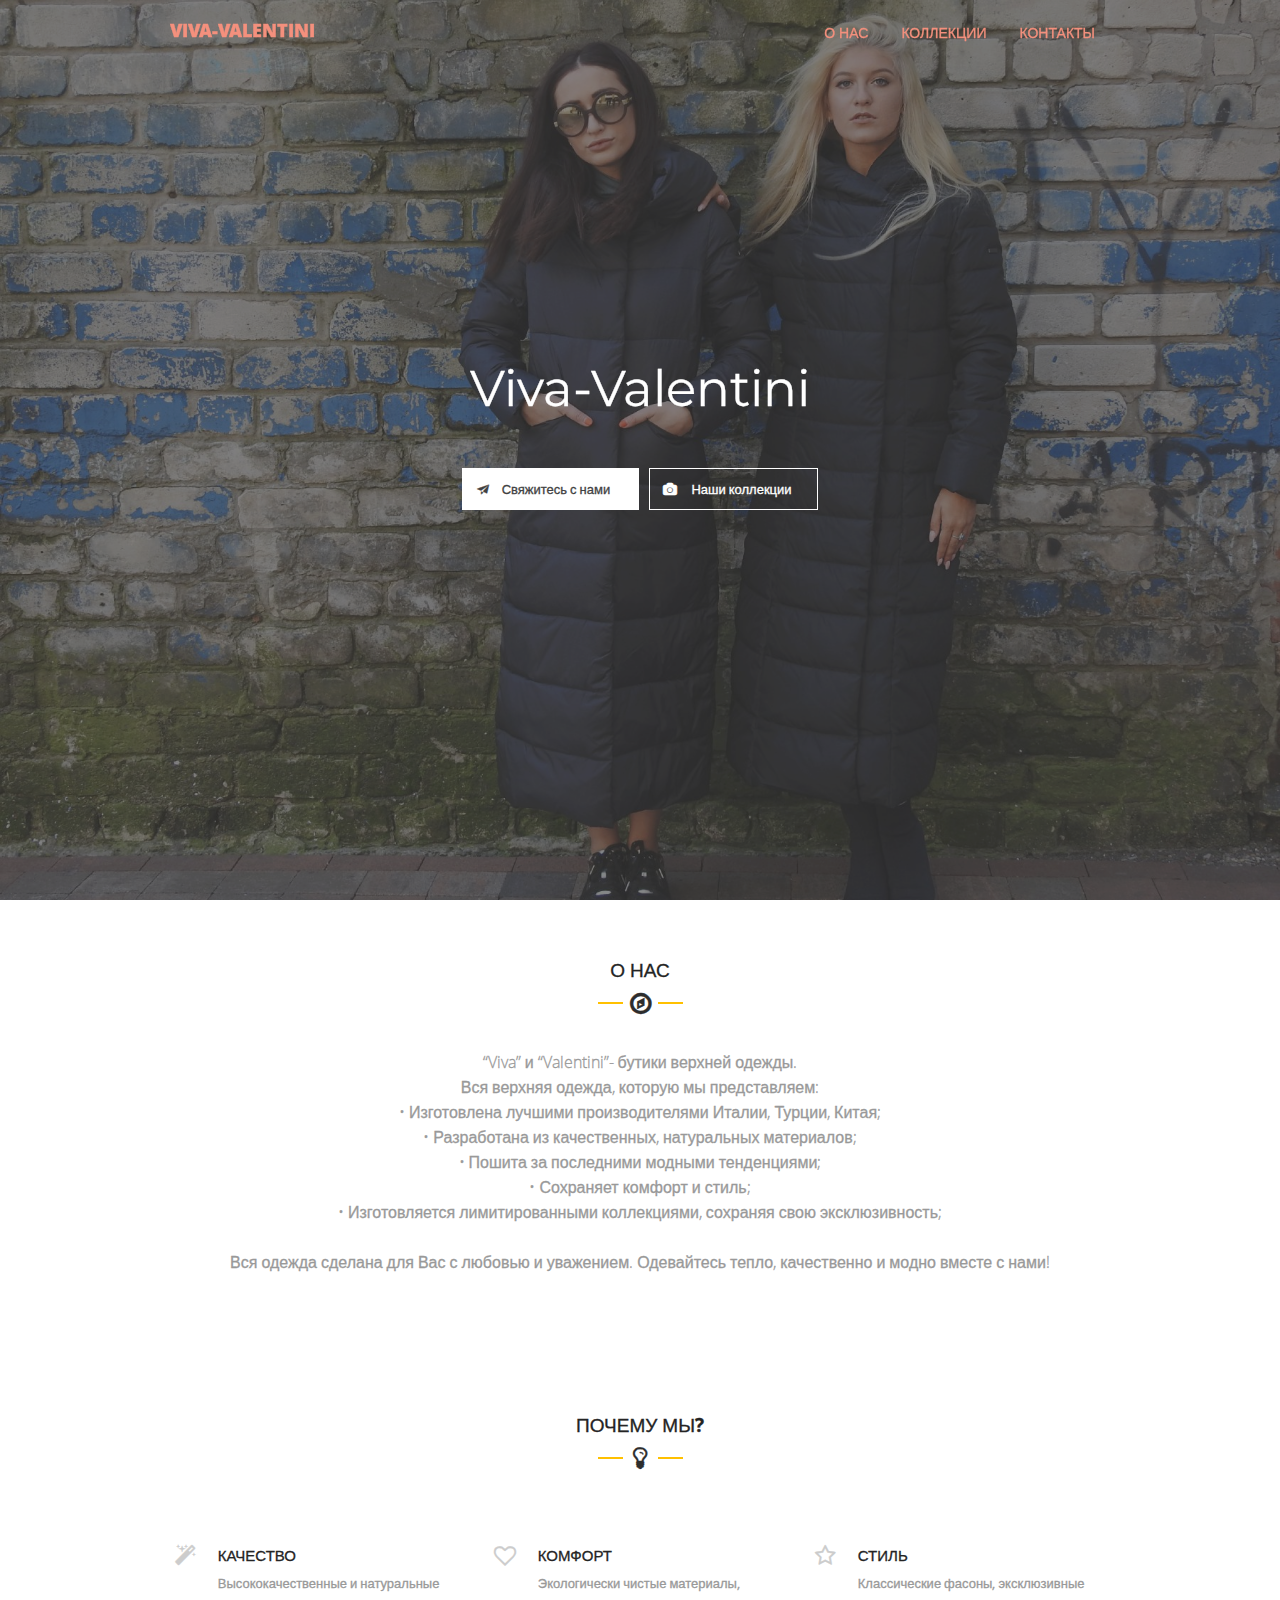
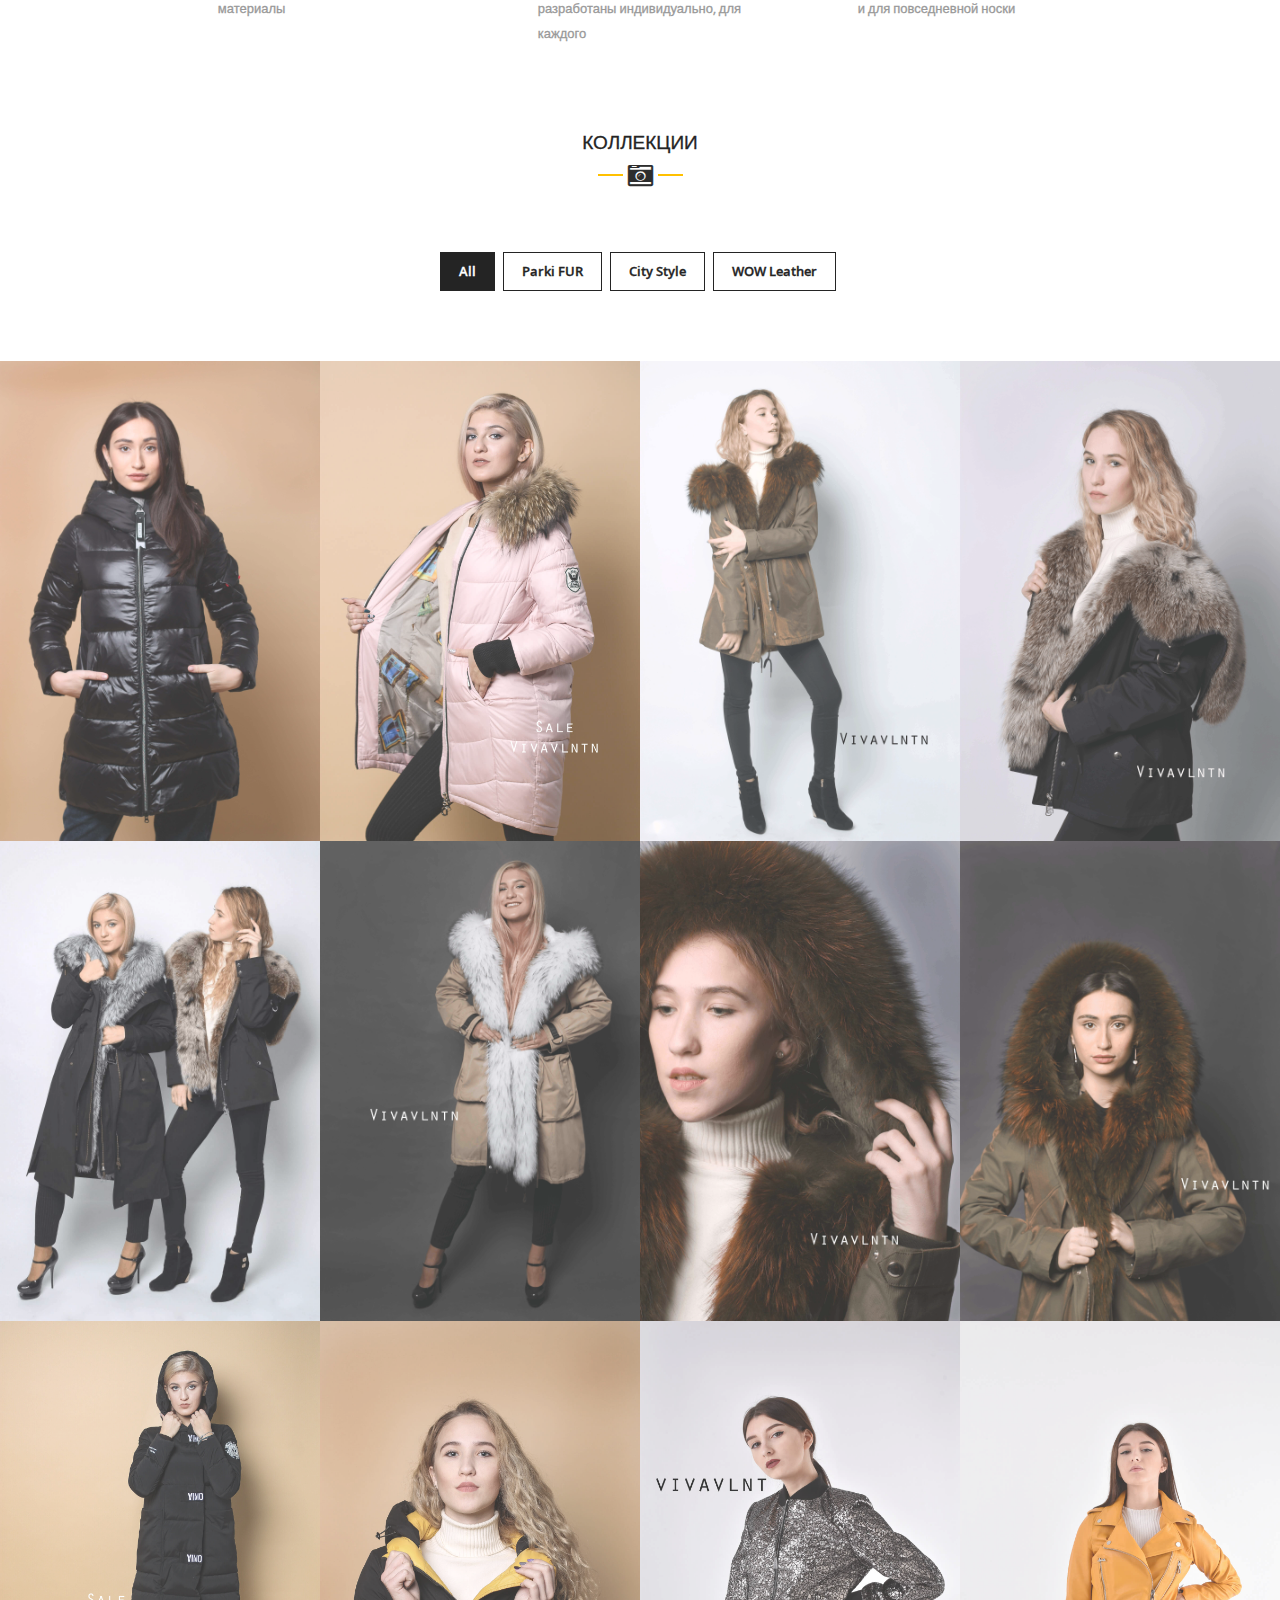
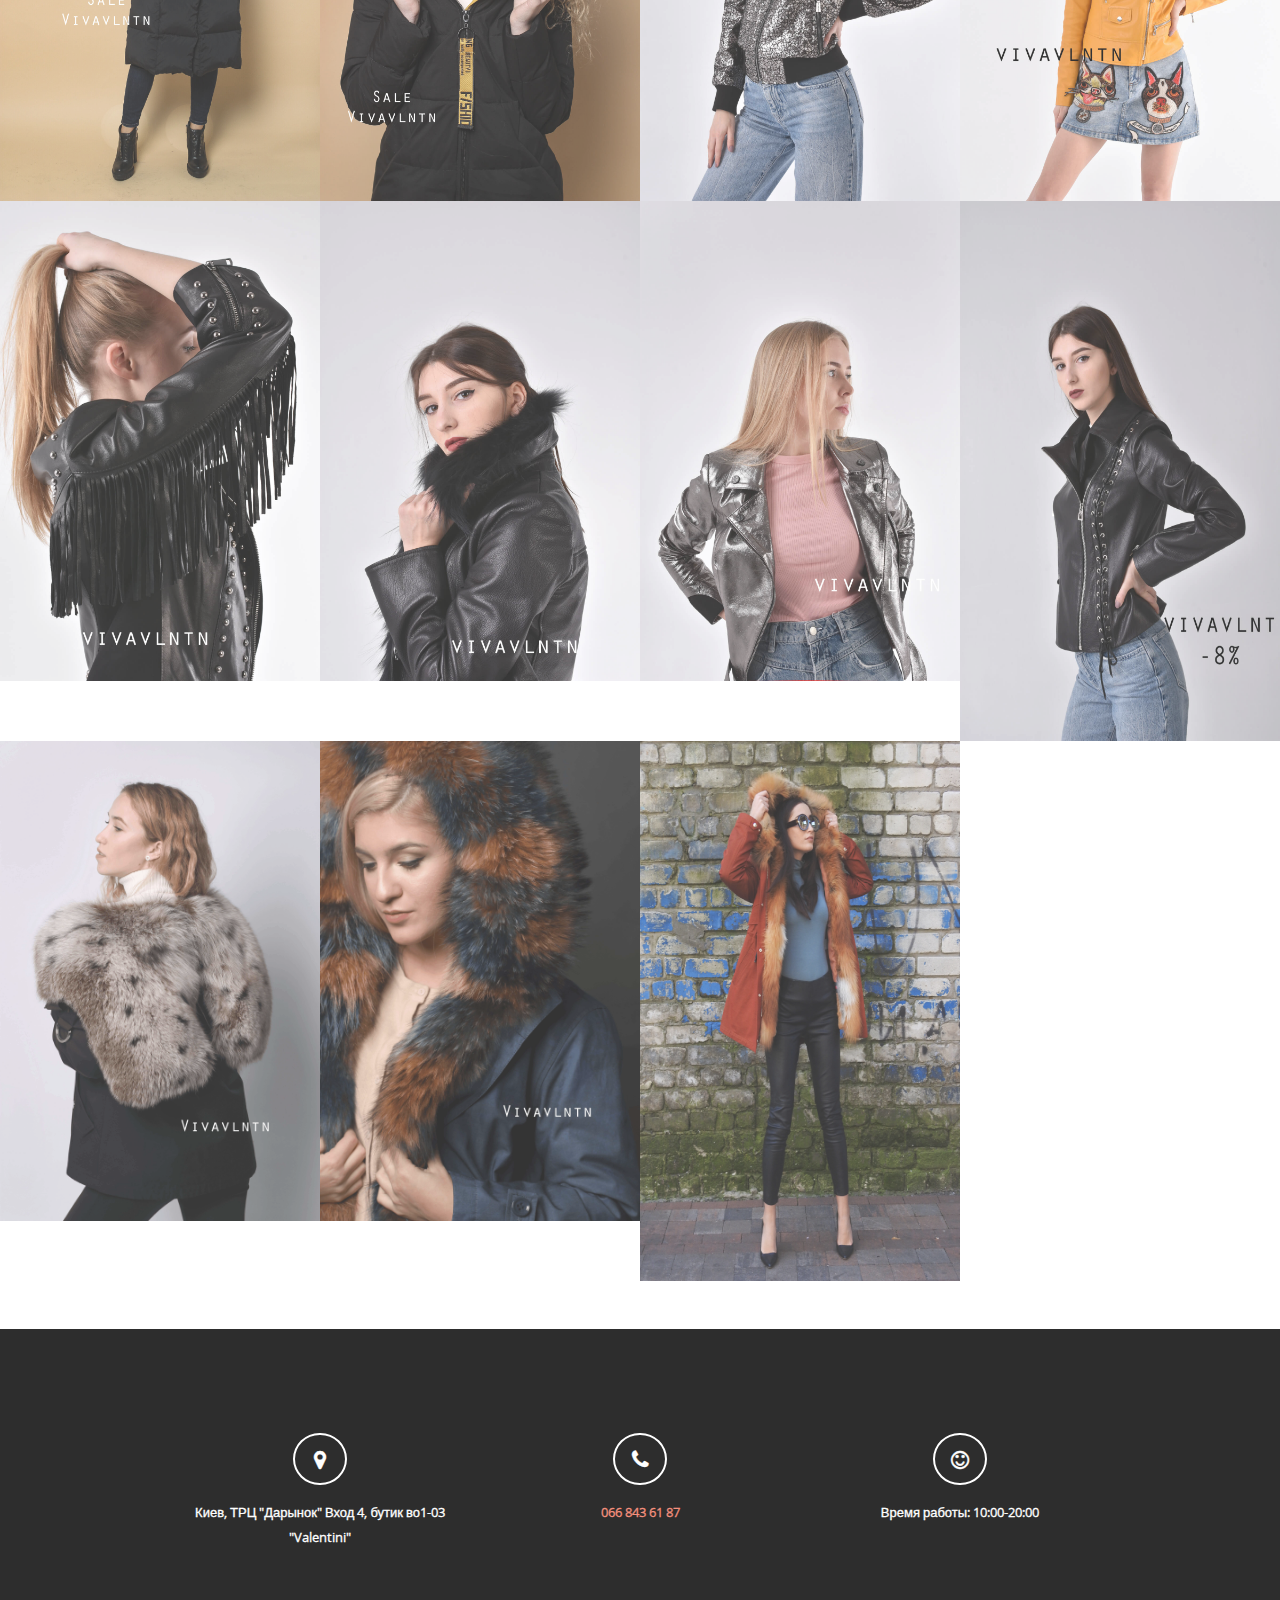
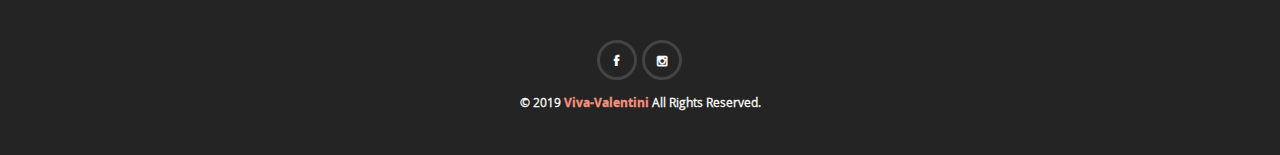
==== commit efcfba8d: "removed some texts inside hover on photos." ====
--- a/HTML/index.html
+++ b/HTML/index.html
@@ -111,243 +111,239 @@
                 </div>
             </div>
         </div>
-</div>
-<div class="facts">
-    <div class="container clearfix">
-        <div class="four columns fct timer">
-            <div class="fctIcoHolder">
-                <div class="fctIco"><i class="icon-heart-empty "></i></div>
-            </div>
-            <span class="count">1234</span> <span class="fc">Lorem ipsum dolor sit.</span></div>
-        <div class="four columns fct timer">
-            <div class="fctIcoHolder">
-                <div class="fctIco"><i class="icon-lightbulb "></i></div>
-            </div>
-            <span class="count">1234</span> <span class="fc">Lorem ipsum dolor sit.</span></div>
-        <div class="four columns fct timer">
-            <div class="fctIcoHolder">
-                <div class="fctIco"><i class="icon-star-empty "></i></div>
-            </div>
-            <span class="count">1234</span> <span class="fc">Lorem ipsum dolor sit.</span></div>
-        <div class="four columns fct timer">
-            <div class="fctIcoHolder">
-                <div class="fctIco"><i class="icon-smile "></i></div>
-            </div>
-            <span class="count">1234</span> <span class="fc">Lorem ipsum dolor sit.</span></div>
-    </div>
-</div>
-<section id="portfolio" class=" ofsTop tCenter" style="margin-bottom: 3rem;">
-    <div class="container clearfix">
-        <div class="mainTitle tCenter"><h1>коллекции</h1>
-            <div class="icon"><i class="icon-camera-alt"></i></div>
-        </div>
-    </div>
-    <div class="container clearfix">
-        <div class="filterNav">
-            <ul class="filter" id="category">
-                <li class="all current"><a href="#">All</a></li>
-                <li class="parkiFur"><a href="#">Parki FUR</a></li>
-                <li class="cityStyle"><a href="#">City Style</a></li>
-                <li class="wowLeather"><a href="#" class="last">WOW Leather</a></li>
-            </ul>
-        </div>
-    </div>
-    <div class=" works clearfix ">
-        <ul class="portfolio clearfix">
-            <li class="item" data-id="id-2" data-type="cityStyle">
-                <div class="itemDesc">
-                    <div class="itemDescInner"><h3>.<span>City Style</span></h3>
-                        <div class=" itemBtn "><a href="images/clothes-images/city-style/city-style-1-min.JPG"
-                                                  class="doubleLeft folio"><i class="icon-eye"></i></a></div>
-                    </div>
-                </div>
-                <img src="images/clothes-images/city-style/city-style-1-min.JPG" alt=""></li>
-            <li class="item" data-id="id-4" data-type="cityStyle">
-                <div class="itemDesc">
-                    <div class="itemDescInner"><h3>.<span>City Style</span></h3>
-                        <div class=" itemBtn "><a href="images/clothes-images/city-style/city-style-2.jpg"
-                                                  class="doubleLeft folio"><i class="icon-eye"></i></a></div>
-                    </div>
-                </div>
-                <img src="images/clothes-images/city-style/city-style-2.jpg" alt=""></li>
-            <li class="item" data-id="id-5" data-type="parkiFur">
-                <div class="itemDesc">
-                    <div class="itemDescInner"><h3>.<span>Parki Fur</span></h3>
-                        <div class=" itemBtn "><a href="images/clothes-images/parki-fur/parki-1.jpg"
-                                                  class="doubleLeft folio"><i class="icon-eye"></i></a></div>
-                    </div>
-                </div>
-                <img src="images/clothes-images/parki-fur/parki-1.jpg" alt=""></li>
-            <li class="item" data-id="id-6" data-type="parkiFur">
-                <div class="itemDesc">
-                    <div class="itemDescInner"><h3>.<span>Parki Fur</span></h3>
-                        <div class=" itemBtn "><a href="images/clothes-images/parki-fur/parki-2.jpg"
-                                                  class="doubleLeft folio"><i class="icon-eye"></i></a></div>
-                    </div>
-                </div>
-                <img src="images/clothes-images/parki-fur/parki-2.jpg" alt=""></li>
-            <li class="item " data-id="id-8" data-type="parkiFur">
-                <div class="itemDesc">
-                    <div class="itemDescInner"><h3>.<span>Parki Fur</span></h3>
-                        <div class=" itemBtn "><a href="images/clothes-images/parki-fur/parki-5.jpg"
-                                                  class="doubleLeft folio"><i class="icon-eye"></i></a></div>
-                    </div>
-                </div>
-                <img src="images/clothes-images/parki-fur/parki-5.jpg" alt=""></li>
-            <li class="item " data-id="id-9" data-type="parkiFur">
-                <div class="itemDesc">
-                    <div class="itemDescInner"><h3>.<span>Parki Fur</span></h3>
-                        <div class=" itemBtn "><a href="images/clothes-images/parki-fur/parki-6.jpg"
-                                                  class="doubleLeft folio"><i class="icon-eye"></i></a></div>
-                    </div>
-                </div>
-                <img src="images/clothes-images/parki-fur/parki-6.jpg" alt=""></li>
-            <li class="item " data-id="id-10" data-type="parkiFur">
-                <div class="itemDesc">
-                    <div class="itemDescInner"><h3>.<span>Parki Fur</span></h3>
-                        <div class=" itemBtn "><a href="images/clothes-images/parki-fur/parki-7.jpg"
-                                                  class="doubleLeft folio"><i class="icon-eye"></i></a></div>
-                    </div>
-                </div>
-                <img src="images/clothes-images/parki-fur/parki-7.jpg" alt=""></li>
-            <li class="item " data-id="id-11" data-type="parkiFur">
-                <div class="itemDesc">
-                    <div class="itemDescInner"><h3>.<span>Parki Fur</span></h3>
-                        <div class=" itemBtn "><a href="images/clothes-images/parki-fur/parki-8.jpg"
-                                                  class="doubleLeft folio"><i class="icon-eye"></i></a></div>
-                    </div>
-                </div>
-                <img src="images/clothes-images/parki-fur/parki-8.jpg" alt=""></li>
-            <li class="item " data-id="id-12" data-type="cityStyle">
-                <div class="itemDesc">
-                    <div class="itemDescInner"><h3>.<span>City Style</span></h3>
-                        <div class=" itemBtn "><a href="images/clothes-images/city-style/city-style-3.jpg"
-                                                  class="doubleLeft folio"><i class="icon-eye"></i></a></div>
-                    </div>
-                </div>
-                <img src="images/clothes-images/city-style/city-style-3.jpg" alt=""></li>
-            <li class="item " data-id="id-13" data-type="cityStyle">
-                <div class="itemDesc">
-                    <div class="itemDescInner"><h3>.<span>City Style</span></h3>
-                        <div class=" itemBtn "><a href="images/clothes-images/city-style/city-style-4.jpg"
-                                                  class="doubleLeft folio"><i class="icon-eye"></i></a></div>
-                    </div>
-                </div>
-                <img src="images/clothes-images/city-style/city-style-4.jpg" alt=""></li>
-            <!--<li class="item " data-id="id-14" data-type="parkiFur">-->
-                <!--<div class="itemDesc">-->
-                    <!--<div class="itemDescInner"><h3>.<span>Parki Fur</span></h3>-->
-                        <!--<div class=" itemBtn "><a href="images/clothes-images/parki-fur/parki-8.jpg"-->
-                                                  <!--class="doubleLeft folio"><i class="icon-eye"></i></a></div>-->
-                    <!--</div>-->
-                <!--</div>-->
-                <!--<img src="images/clothes-images/parki-fur/parki-8.jpg" alt=""></li>-->
-            <li class="item " data-id="id-17" data-type="wowLeather">
-                <div class="itemDesc">
-                    <div class="itemDescInner"><h3><span>Wow Leather</span></h3>
-                        <div class=" itemBtn "><a href="images/clothes-images/wow-leather/leather-1.jpg"
-                                                  class="doubleLeft folio"><i class="icon-eye"></i></a></div>
-                    </div>
-                </div>
-                <img src="images/clothes-images/wow-leather/leather-1.jpg" alt=""></li>
-            <li class="item " data-id="id-18" data-type="wowLeather">
-                <div class="itemDesc">
-                    <div class="itemDescInner"><h3>.<span>Wow Leather</span></h3>
-                        <div class=" itemBtn "><a href="images/clothes-images/wow-leather/leather-2.jpg"
-                                                  class="doubleLeft folio"><i class="icon-eye"></i></a></div>
-                    </div>
-                </div>
-                <img src="images/clothes-images/wow-leather/leather-2.jpg" alt=""></li>
-            <li class="item " data-id="id-19" data-type="wowLeather">
-                <div class="itemDesc">
-                    <div class="itemDescInner"><h3>.<span>Wow Leather</span></h3>
-                        <div class=" itemBtn "><a href="images/clothes-images/wow-leather/leather-3.jpg"
-                                                  class="doubleLeft folio"><i class="icon-eye"></i></a></div>
-                    </div>
-                </div>
-                <img src="images/clothes-images/wow-leather/leather-3.jpg" alt=""></li>
-            <li class="item " data-id="id-20" data-type="wowLeather">
-                <div class="itemDesc">
-                    <div class="itemDescInner"><h3>.<span>Wow Leather</span></h3>
-                        <div class=" itemBtn "><a href="images/clothes-images/wow-leather/leather-4.jpg"
-                                                  class="doubleLeft folio"><i class="icon-eye"></i></a></div>
-                    </div>
-                </div>
-                <img src="images/clothes-images/wow-leather/leather-4.jpg" alt=""></li>
-            <li class="item " data-id="id-21" data-type="wowLeather">
-                <div class="itemDesc">
-                    <div class="itemDescInner"><h3>.<span>Wow Leather</span></h3>
-                        <div class=" itemBtn "><a href="images/clothes-images/wow-leather/leather-5.jpg"
-                                                  class="doubleLeft folio"><i class="icon-eye"></i></a></div>
-                    </div>
-                </div>
-                <img src="images/clothes-images/wow-leather/leather-5.jpg" alt=""></li>
-            <li class="item " data-id="id-22" data-type="wowLeather">
-                <div class="itemDesc">
-                    <div class="itemDescInner"><h3>.<span>Wow Leather</span></h3>
-                        <div class=" itemBtn "><a href="images/clothes-images/wow-leather/leather-6.jpg"
-                                                  class="doubleLeft folio"><i class="icon-eye"></i></a></div>
-                    </div>
-                </div>
-                <img src="images/clothes-images/wow-leather/leather-6.jpg" alt=""></li>
-            <li class="item " data-id="id-23" data-type="parkiFur">
-                <div class="itemDesc">
-                    <div class="itemDescInner"><h3>.<span>Parki Fur</span></h3>
-                        <div class=" itemBtn "><a href="images/clothes-images/parki-fur/parki-9.jpg"
-                                                  class="doubleLeft folio"><i class="icon-eye"></i></a></div>
-                    </div>
-                </div>
-                <img src="images/clothes-images/parki-fur/parki-9.jpg" alt=""></li>
-            <li class="item " data-id="id-24" data-type="parkiFur">
-                <div class="itemDesc">
-                    <div class="itemDescInner"><h3>.<span>Parki Fur</span></h3>
-                        <div class=" itemBtn "><a href="images/clothes-images/parki-fur/parki-10.jpg"
-                                                  class="doubleLeft folio"><i class="icon-eye"></i></a></div>
-                    </div>
-                </div>
-                <img src="images/clothes-images/parki-fur/parki-10.jpg" alt=""></li>
-            <li style="height: 540px" class="item" data-id="id-7" data-type="parkiFur">
-                <div class="itemDesc">
-                    <div class="itemDescInner"><h3>.<span>Parki Fur</span></h3>
-                        <div class=" itemBtn "><a href="images/clothes-images/13(1).jpg" class="doubleLeft folio"><i
-                                class="icon-eye"></i></a></div>
-                    </div>
-                </div>
-                <img style="height: 540px" src="images/clothes-images/13(2).jpg" alt=""></li>
-        </ul>
-    </div>
-</section>
-<div class="contactContent">
-    <div class="contactInfo clearfix tCenter">
-        <div class="container clearfix">
-            <div id="contacts111" style="margin-top: 4rem; color: #cccccc">
-                <div class="info one-third column">
-                    <div class="ico"><i class="icon-location"></i></div>
-                    <p style="color: #FFFFFF">Киев, ТРЦ "Дарынок" Вход 4, бутик во1-03 "Valentini"</p></div>
-                <div class="info one-third column">
-                    <div class="ico"><i class="icon-phone"></i></div>
-                    <p style="color: #F4907D">066 843 61 87</p></div>
-                <div class="info one-third column">
-                    <div class="ico"><i class="icon-smile"></i></div>
-                    <p style="color: #FFFFFF">Время работы: 10:00-20:00</p></div>
-            </div>
-        </div>
-    </div>
-</div>
-<footer id="footer" class="footer">
-    <div class="footerholder">
-        <div class="container clearfix">
-            <ul class="socialsFooter" style="color: #FFFFFF">
-                <li><a style="color: #FFFFFF" href="https://m.facebook.com/vivavlntn/" target="_blank"><i
-                        class="icon-facebook-1"></i></a></li>
-                <li><a style="color: #FFFFFF"
-                       href="https://instagram.com/vivavlntn?utm_source=ig_profile_share&igshid=zo14dxk8jqrb"
-                       target="_blank"><i class="icon-instagramm"></i></a></li>
-            </ul>
-            <p style="color: #FFFFFF">&copy; 2019 <span class="brand">Viva-Valentini</span> All Rights Reserved.</p>
-        </div>
-    </div>
-</footer>
+        <section id="portfolio" class=" ofsTop tCenter" style="margin-bottom: 3rem;">
+            <div class="container clearfix">
+                <div class="mainTitle tCenter"><h1>коллекции</h1>
+                    <div class="icon"><i class="icon-camera-alt"></i></div>
+                </div>
+            </div>
+            <div class="container clearfix">
+                <div class="filterNav">
+                    <ul class="filter" id="category">
+                        <li class="all current"><a href="#">All</a></li>
+                        <li class="parkiFur"><a href="#">Parki FUR</a></li>
+                        <li class="cityStyle"><a href="#">City Style</a></li>
+                        <li class="wowLeather"><a href="#" class="last">WOW Leather</a></li>
+                    </ul>
+                </div>
+            </div>
+            <div class=" works clearfix ">
+                <ul class="portfolio clearfix">
+                    <li class="item" data-id="id-2" data-type="cityStyle">
+                        <div class="itemDesc">
+                            <div class="itemDescInner">
+                                <div class=" itemBtn ">
+                                    <a href="images/clothes-images/city-style/city-style-1-min.JPG"
+                                       class="doubleLeft folio">
+                                        <i class="icon-eye"></i>
+                                    </a>
+                                </div>
+                            </div>
+                        </div>
+                        <img src="images/clothes-images/city-style/city-style-1-min.JPG" alt="">
+                    </li>
+                    <li class="item" data-id="id-4" data-type="cityStyle">
+                        <div class="itemDesc">
+                            <div class="itemDescInner">
+                                <div class=" itemBtn "><a href="images/clothes-images/city-style/city-style-2.jpg"
+                                                          class="doubleLeft folio"><i class="icon-eye"></i></a></div>
+                            </div>
+                        </div>
+                        <img src="images/clothes-images/city-style/city-style-2.jpg" alt="">
+                    </li>
+                    <li class="item" data-id="id-5" data-type="parkiFur">
+                        <div class="itemDesc">
+                            <div class="itemDescInner"><h3>Материал - рекс, мембранная ткань
+                                <span>Цвет - оливки в мартини<br/>Parki Fur</span></h3>
+                                <div class=" itemBtn "><a href="images/clothes-images/parki-fur/parki-1.jpg"
+                                                          class="doubleLeft folio"><i class="icon-eye"></i></a></div>
+                            </div>
+                        </div>
+                        <img src="images/clothes-images/parki-fur/parki-1.jpg" alt=""></li>
+                    <li class="item" data-id="id-6" data-type="parkiFur">
+                        <div class="itemDesc">
+                            <div class="itemDescInner">
+                                <div class=" itemBtn "><a href="images/clothes-images/parki-fur/parki-2.jpg"
+                                                          class="doubleLeft folio"><i class="icon-eye"></i></a></div>
+                            </div>
+                        </div>
+                        <img src="images/clothes-images/parki-fur/parki-2.jpg" alt=""></li>
+                    <li class="item " data-id="id-8" data-type="parkiFur">
+                        <div class="itemDesc">
+                            <div class="itemDescInner">
+                                <div class=" itemBtn "><a href="images/clothes-images/parki-fur/parki-5.jpg"
+                                                          class="doubleLeft folio"><i class="icon-eye"></i></a></div>
+                            </div>
+                        </div>
+                        <img src="images/clothes-images/parki-fur/parki-5.jpg" alt=""></li>
+                    <li class="item " data-id="id-9" data-type="parkiFur">
+                        <div class="itemDesc">
+                            <div class="itemDescInner">
+                                <div class=" itemBtn "><a href="images/clothes-images/parki-fur/parki-6.jpg"
+                                                          class="doubleLeft folio"><i class="icon-eye"></i></a></div>
+                            </div>
+                        </div>
+                        <img src="images/clothes-images/parki-fur/parki-6.jpg" alt=""></li>
+                    <li class="item " data-id="id-10" data-type="parkiFur">
+                        <div class="itemDesc">
+                            <div class="itemDescInner">
+                                <div class=" itemBtn "><a href="images/clothes-images/parki-fur/parki-7.jpg"
+                                                          class="doubleLeft folio"><i class="icon-eye"></i></a></div>
+                            </div>
+                        </div>
+                        <img src="images/clothes-images/parki-fur/parki-7.jpg" alt=""></li>
+                    <li class="item " data-id="id-11" data-type="parkiFur">
+                        <div class="itemDesc">
+                            <div class="itemDescInner">
+                                <div class=" itemBtn "><a href="images/clothes-images/parki-fur/parki-8.jpg"
+                                                          class="doubleLeft folio"><i class="icon-eye"></i></a></div>
+                            </div>
+                        </div>
+                        <img src="images/clothes-images/parki-fur/parki-8.jpg" alt=""></li>
+                    <li class="item " data-id="id-12" data-type="cityStyle">
+                        <div class="itemDesc">
+                            <div class="itemDescInner">
+                                <div class=" itemBtn "><a href="images/clothes-images/city-style/city-style-3.jpg"
+                                                          class="doubleLeft folio"><i class="icon-eye"></i></a></div>
+                            </div>
+                        </div>
+                        <img src="images/clothes-images/city-style/city-style-3.jpg" alt=""></li>
+                    <li class="item " data-id="id-13" data-type="cityStyle">
+                        <div class="itemDesc">
+                            <div class="itemDescInner">
+                                <div class=" itemBtn "><a href="images/clothes-images/city-style/city-style-4.jpg"
+                                                          class="doubleLeft folio"><i class="icon-eye"></i></a></div>
+                            </div>
+                        </div>
+                        <img src="images/clothes-images/city-style/city-style-4.jpg" alt=""></li>
+                    <li class="item " data-id="id-17" data-type="wowLeather">
+                        <div class="itemDesc">
+                            <div class="itemDescInner">
+                                <div class=" itemBtn "><a href="images/clothes-images/wow-leather/leather-1.jpg"
+                                                          class="doubleLeft folio"><i class="icon-eye"></i></a></div>
+                            </div>
+                        </div>
+                        <img src="images/clothes-images/wow-leather/leather-1.jpg" alt=""></li>
+                    <li class="item " data-id="id-18" data-type="wowLeather">
+                        <div class="itemDesc">
+                            <div class="itemDescInner">
+                                <div class=" itemBtn ">
+                                    <a href="images/clothes-images/wow-leather/leather-2.jpg" class="doubleLeft folio">
+                                        <i class="icon-eye"></i>
+                                    </a>
+                                </div>
+                            </div>
+                        </div>
+                        <img src="images/clothes-images/wow-leather/leather-2.jpg" alt=""></li>
+                    <li class="item " data-id="id-19" data-type="wowLeather">
+                        <div class="itemDesc">
+                            <div class="itemDescInner">
+                                <div class=" itemBtn ">
+                                    <a href="images/clothes-images/wow-leather/leather-3.jpg" class="doubleLeft folio">
+                                        <i class="icon-eye"></i>
+                                    </a>
+                                </div>
+                            </div>
+                        </div>
+                        <img src="images/clothes-images/wow-leather/leather-3.jpg" alt=""></li>
+                    <li class="item " data-id="id-20" data-type="wowLeather">
+                        <div class="itemDesc">
+                            <div class="itemDescInner">
+                                <div class=" itemBtn ">
+                                    <a href="images/clothes-images/wow-leather/leather-4.jpg" class="doubleLeft folio">
+                                        <i class="icon-eye"></i>
+                                    </a>
+                                </div>
+                            </div>
+                        </div>
+                        <img src="images/clothes-images/wow-leather/leather-4.jpg" alt=""></li>
+                    <li class="item " data-id="id-21" data-type="wowLeather">
+                        <div class="itemDesc">
+                            <div class="itemDescInner">
+                                <div class=" itemBtn ">
+                                    <a href="images/clothes-images/wow-leather/leather-5.jpg" class="doubleLeft folio">
+                                        <i class="icon-eye"></i>
+                                    </a>
+                                </div>
+                            </div>
+                        </div>
+                        <img src="images/clothes-images/wow-leather/leather-5.jpg" alt=""></li>
+                    <li style="height: 540px" class="item " data-id="id-22" data-type="wowLeather">
+                        <div class="itemDesc">
+                            <div class="itemDescInner">
+                                <div class=" itemBtn ">
+                                    <a href="images/clothes-images/wow-leather/leather-6.jpg" class="doubleLeft folio">
+                                        <i class="icon-eye"></i>
+                                    </a>
+                                </div>
+                            </div>
+                        </div>
+                        <img style="height: 540px" src="images/clothes-images/wow-leather/leather-6.jpg" alt=""></li>
+                    <li class="item " data-id="id-23" data-type="parkiFur">
+                        <div class="itemDesc">
+                            <div class="itemDescInner">
+                                <div class=" itemBtn "><a href="images/clothes-images/parki-fur/parki-9.jpg"
+                                                          class="doubleLeft folio"><i class="icon-eye"></i></a></div>
+                            </div>
+                        </div>
+                        <img src="images/clothes-images/parki-fur/parki-9.jpg" alt=""></li>
+                    <li class="item " data-id="id-24" data-type="parkiFur">
+                        <div class="itemDesc">
+                            <div class="itemDescInner">
+                                <div class=" itemBtn ">
+                                    <a href="images/clothes-images/parki-fur/parki-10.jpg" class="doubleLeft folio">
+                                        <i class="icon-eye"></i>
+                                    </a>
+                                </div>
+                            </div>
+                        </div>
+                        <img src="images/clothes-images/parki-fur/parki-10.jpg" alt=""></li>
+                    <li style="height: 540px" class="item" data-id="id-7" data-type="parkiFur">
+                        <div class="itemDesc">
+                            <div class="itemDescInner">
+                                <div class=" itemBtn ">
+                                    <a href="images/clothes-images/13(1).jpg" class="doubleLeft folio">
+                                        <i class="icon-eye"></i>
+                                    </a>
+                                </div>
+                            </div>
+                        </div>
+                        <img style="height: 540px" src="images/clothes-images/13(2).jpg" alt=""></li>
+                </ul>
+            </div>
+        </section>
+        <div class="contactContent">
+            <div class="contactInfo clearfix tCenter">
+                <div class="container clearfix">
+                    <div id="contacts111" style="margin-top: 4rem; color: #cccccc">
+                        <div class="info one-third column">
+                            <div class="ico"><i class="icon-location"></i></div>
+                            <p style="color: #FFFFFF">Киев, ТРЦ "Дарынок" Вход 4, бутик во1-03 "Valentini"</p></div>
+                        <div class="info one-third column">
+                            <div class="ico"><i class="icon-phone"></i></div>
+                            <p style="color: #F4907D">066 843 61 87</p></div>
+                        <div class="info one-third column">
+                            <div class="ico"><i class="icon-smile"></i></div>
+                            <p style="color: #FFFFFF">Время работы: 10:00-20:00</p></div>
+                    </div>
+                </div>
+            </div>
+        </div>
+        <footer id="footer" class="footer">
+            <div class="footerholder">
+                <div class="container clearfix">
+                    <ul class="socialsFooter" style="color: #FFFFFF">
+                        <li><a style="color: #FFFFFF" href="https://m.facebook.com/vivavlntn/" target="_blank"><i
+                                class="icon-facebook-1"></i></a></li>
+                        <li><a style="color: #FFFFFF"
+                               href="https://instagram.com/vivavlntn?utm_source=ig_profile_share&igshid=zo14dxk8jqrb"
+                               target="_blank"><i class="icon-instagramm"></i></a></li>
+                    </ul>
+                    <p style="color: #FFFFFF">&copy; 2019 <span class="brand">Viva-Valentini</span> All Rights Reserved.
+                    </p>
+                </div>
+            </div>
+        </footer>
 </div>
 <script src="js/jquery-1.9.1.min.js" type="text/javascript"></script>
 <script src="js/jquery-migrate-1.2.1.js" type="text/javascript"></script>
@@ -364,4 +360,4 @@
 <script src="js/jquery.timer.js" type="text/javascript"></script>
 <script src="js/script.js" type="text/javascript"></script>
 </body>
-</html>+</html>
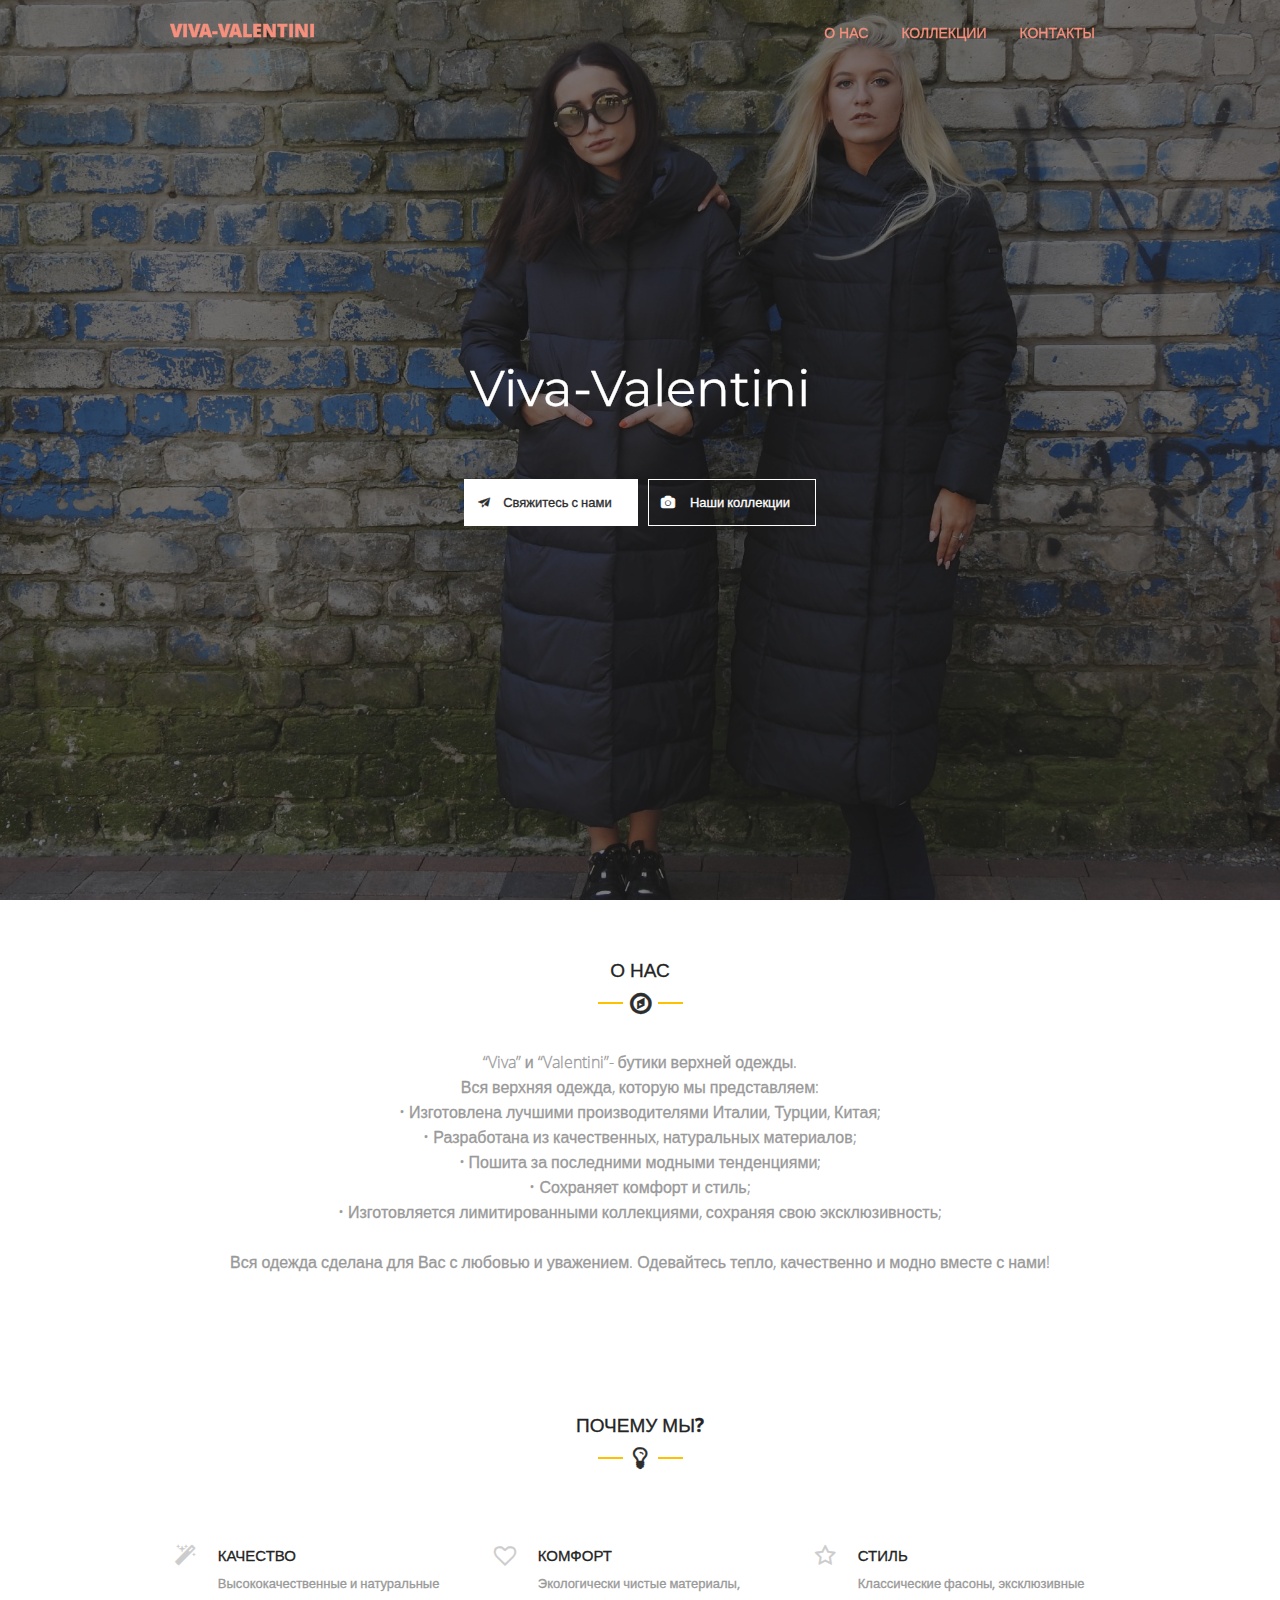
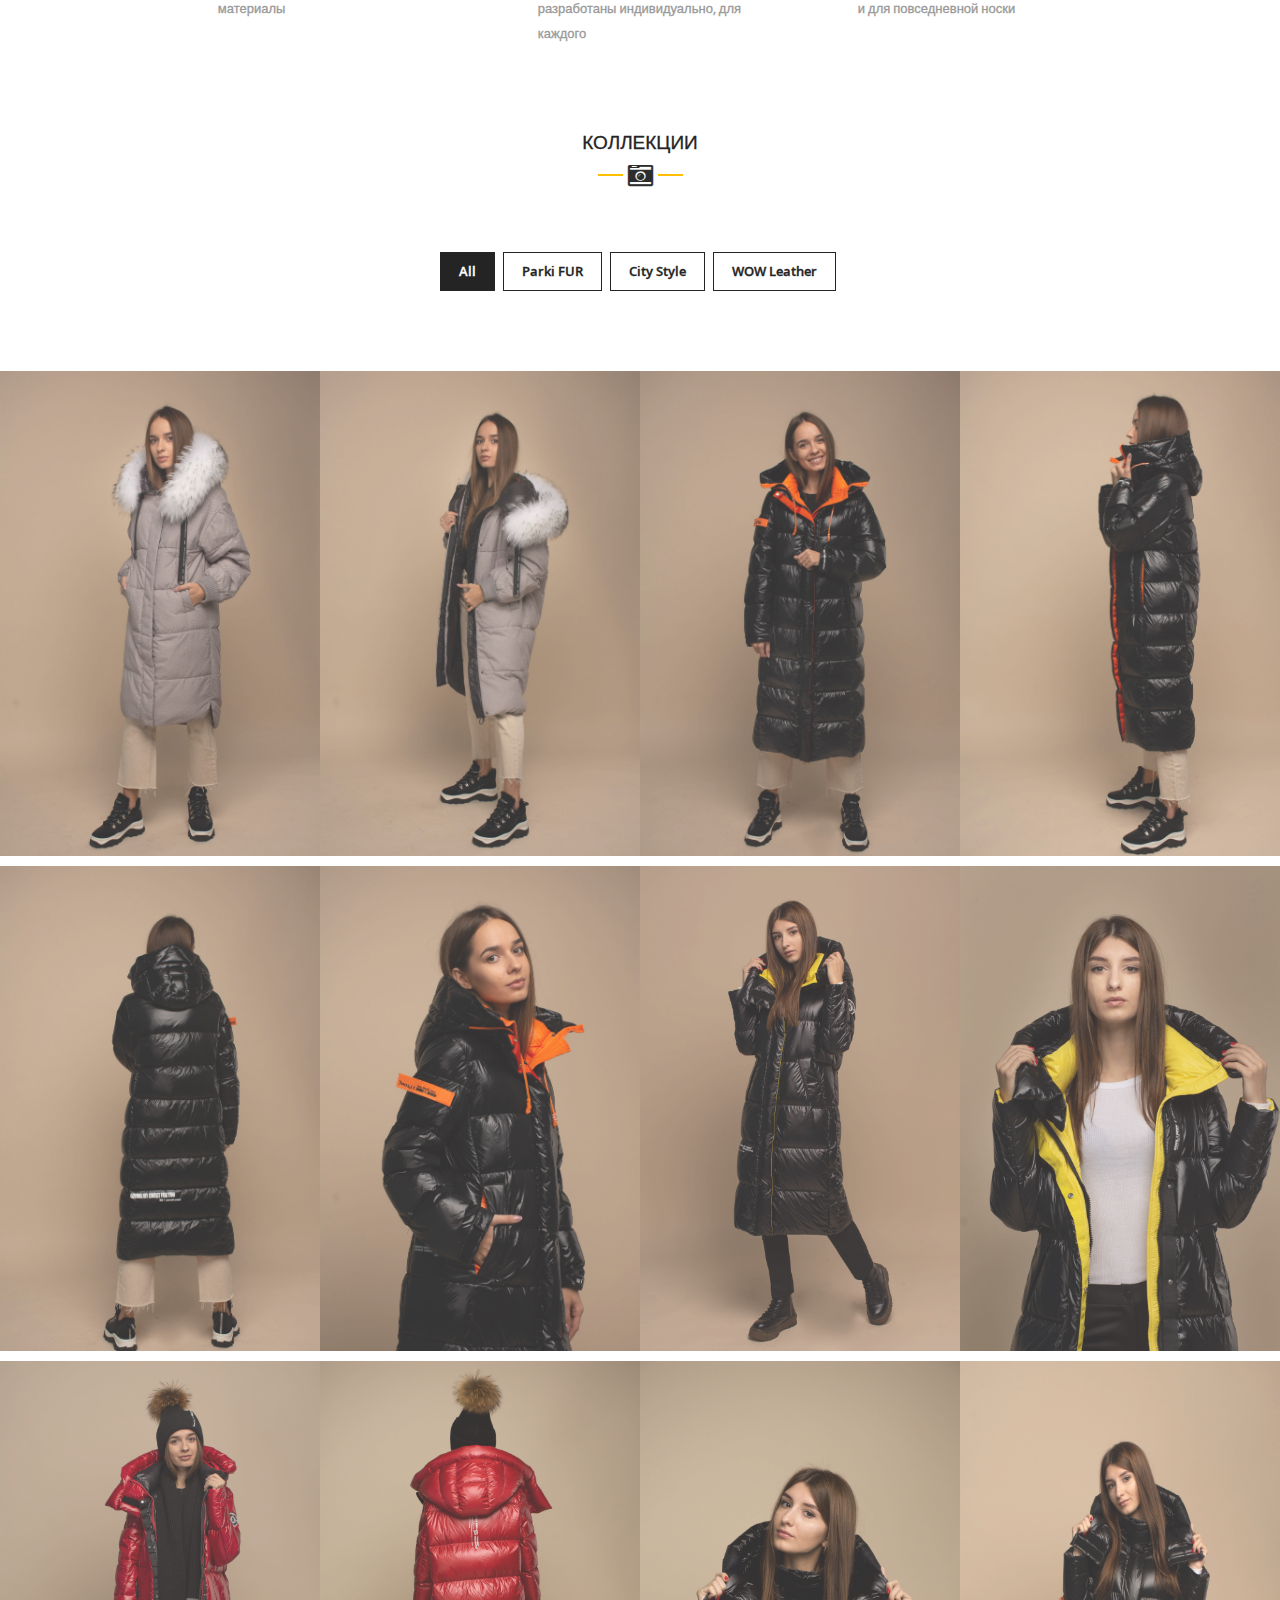
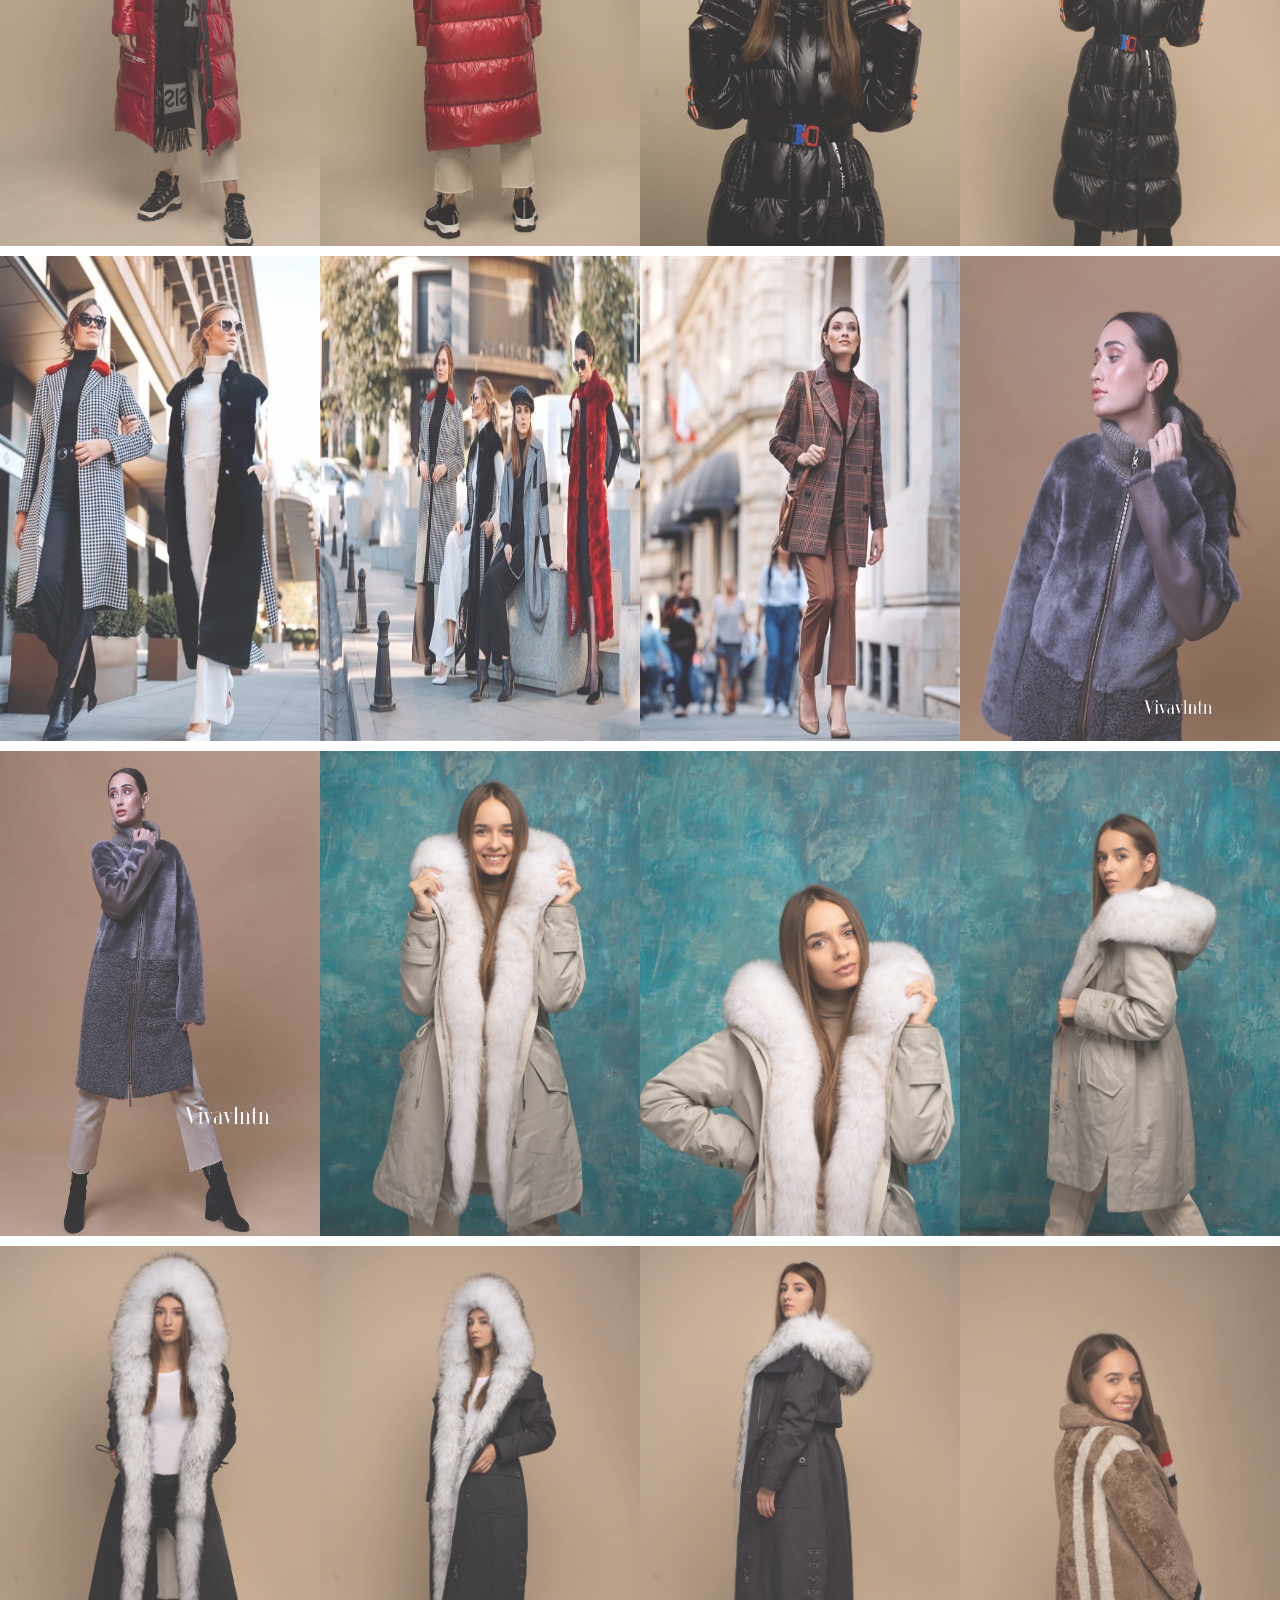
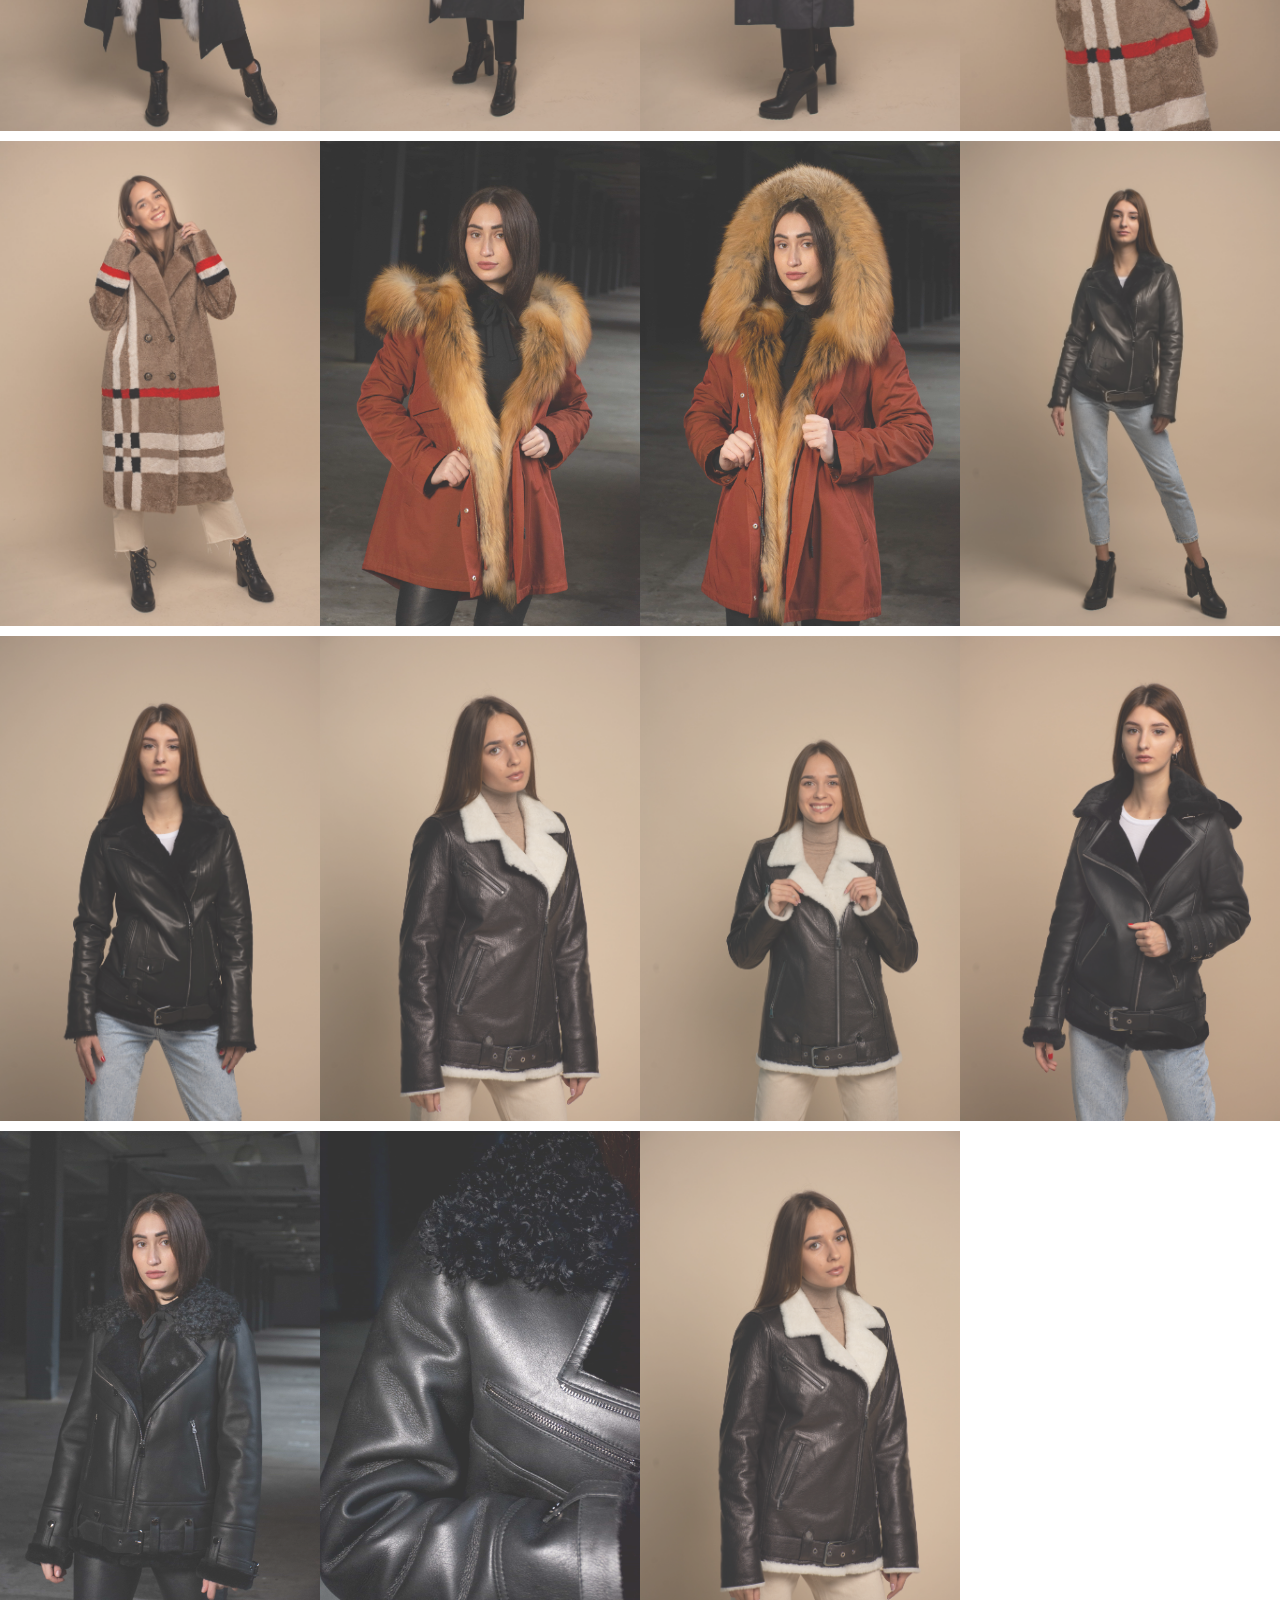
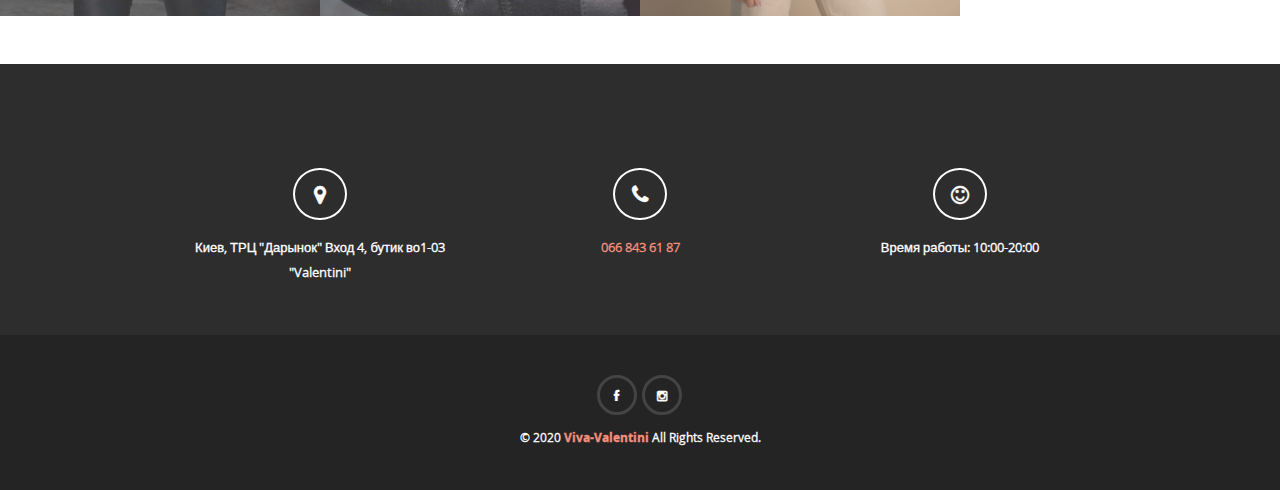
==== commit 0eef53d7: "added new content for website, a bit refactored html and added some fixes in .css file." ====
--- a/HTML/index.html
+++ b/HTML/index.html
@@ -133,182 +133,393 @@
                         <div class="itemDesc">
                             <div class="itemDescInner">
                                 <div class=" itemBtn ">
-                                    <a href="images/clothes-images/city-style/city-style-1-min.JPG"
-                                       class="doubleLeft folio">
-                                        <i class="icon-eye"></i>
-                                    </a>
-                                </div>
-                            </div>
-                        </div>
-                        <img src="images/clothes-images/city-style/city-style-1-min.JPG" alt="">
+                                    <a href="images/clothes-images/city-style/DSC_5410-min.jpg"
+                                       class="doubleLeft folio">
+                                        <i class="icon-eye"></i>
+                                    </a>
+                                </div>
+                            </div>
+                        </div>
+                        <img src="images/clothes-images/city-style/DSC_5410-min.jpg" alt="">
+                    </li>
+                    <li class="item" data-id="id-25" data-type="cityStyle">
+                        <div class="itemDesc">
+                            <div class="itemDescInner">
+                                <div class=" itemBtn ">
+                                    <a href="images/clothes-images/city-style/DSC_5415-min.jpg"
+                                       class="doubleLeft folio">
+                                        <i class="icon-eye"></i>
+                                    </a>
+                                </div>
+                            </div>
+                        </div>
+                        <img src="images/clothes-images/city-style/DSC_5415-min.jpg" alt="">
+                    </li>
+                    <li class="item" data-id="id-26" data-type="cityStyle">
+                        <div class="itemDesc">
+                            <div class="itemDescInner">
+                                <div class=" itemBtn ">
+                                    <a href="images/clothes-images/city-style/DSC_5459-min.jpg"
+                                       class="doubleLeft folio">
+                                        <i class="icon-eye"></i>
+                                    </a>
+                                </div>
+                            </div>
+                        </div>
+                        <img src="images/clothes-images/city-style/DSC_5459-min.jpg" alt="">
+                    </li>
+                    <li class="item" data-id="id-27" data-type="cityStyle">
+                        <div class="itemDesc">
+                            <div class="itemDescInner">
+                                <div class=" itemBtn ">
+                                    <a href="images/clothes-images/city-style/DSC_5461-min.jpg"
+                                       class="doubleLeft folio">
+                                        <i class="icon-eye"></i>
+                                    </a>
+                                </div>
+                            </div>
+                        </div>
+                        <img src="images/clothes-images/city-style/DSC_5461-min.jpg" alt="">
+                    </li>
+                    <li class="item" data-id="id-28" data-type="cityStyle">
+                        <div class="itemDesc">
+                            <div class="itemDescInner">
+                                <div class=" itemBtn ">
+                                    <a href="images/clothes-images/city-style/DSC_5467-min.jpg"
+                                       class="doubleLeft folio">
+                                        <i class="icon-eye"></i>
+                                    </a>
+                                </div>
+                            </div>
+                        </div>
+                        <img src="images/clothes-images/city-style/DSC_5467-min.jpg" alt="">
+                    </li>
+                    <li class="item" data-id="id-29" data-type="cityStyle">
+                        <div class="itemDesc">
+                            <div class="itemDescInner">
+                                <div class=" itemBtn ">
+                                    <a href="images/clothes-images/city-style/DSC_5468-min.jpg"
+                                       class="doubleLeft folio">
+                                        <i class="icon-eye"></i>
+                                    </a>
+                                </div>
+                            </div>
+                        </div>
+                        <img src="images/clothes-images/city-style/DSC_5468-min.jpg" alt="">
+                    </li>
+                    <li class="item" data-id="id-30" data-type="cityStyle">
+                        <div class="itemDesc">
+                            <div class="itemDescInner">
+                                <div class=" itemBtn ">
+                                    <a href="images/clothes-images/city-style/DSC_5479-min.JPG"
+                                       class="doubleLeft folio">
+                                        <i class="icon-eye"></i>
+                                    </a>
+                                </div>
+                            </div>
+                        </div>
+                        <img src="images/clothes-images/city-style/DSC_5479-min.JPG" alt="">
+                    </li>
+                    <li class="item" data-id="id-31" data-type="cityStyle">
+                        <div class="itemDesc">
+                            <div class="itemDescInner">
+                                <div class=" itemBtn ">
+                                    <a href="images/clothes-images/city-style/DSC_5495-min.jpg"
+                                       class="doubleLeft folio">
+                                        <i class="icon-eye"></i>
+                                    </a>
+                                </div>
+                            </div>
+                        </div>
+                        <img src="images/clothes-images/city-style/DSC_5495-min.jpg" alt="">
+                    </li>
+                    <li class="item" data-id="id-32" data-type="cityStyle">
+                        <div class="itemDesc">
+                            <div class="itemDescInner">
+                                <div class=" itemBtn ">
+                                    <a href="images/clothes-images/city-style/DSC_5559-min.JPG"
+                                       class="doubleLeft folio">
+                                        <i class="icon-eye"></i>
+                                    </a>
+                                </div>
+                            </div>
+                        </div>
+                        <img src="images/clothes-images/city-style/DSC_5559-min.JPG" alt="">
+                    </li>
+                    <li class="item" data-id="id-33" data-type="cityStyle">
+                        <div class="itemDesc">
+                            <div class="itemDescInner">
+                                <div class=" itemBtn ">
+                                    <a href="images/clothes-images/city-style/DSC_5568-min.jpg"
+                                       class="doubleLeft folio">
+                                        <i class="icon-eye"></i>
+                                    </a>
+                                </div>
+                            </div>
+                        </div>
+                        <img src="images/clothes-images/city-style/DSC_5568-min.jpg" alt="">
+                    </li>
+                    <li class="item" data-id="id-34" data-type="cityStyle">
+                        <div class="itemDesc">
+                            <div class="itemDescInner">
+                                <div class=" itemBtn ">
+                                    <a href="images/clothes-images/city-style/IMG_0829-min.jpg"
+                                       class="doubleLeft folio">
+                                        <i class="icon-eye"></i>
+                                    </a>
+                                </div>
+                            </div>
+                        </div>
+                        <img src="images/clothes-images/city-style/IMG_0829-min.jpg" alt="">
+                    </li>
+                    <li class="item" data-id="id-35" data-type="cityStyle">
+                        <div class="itemDesc">
+                            <div class="itemDescInner">
+                                <div class=" itemBtn ">
+                                    <a href="images/clothes-images/city-style/IMG_0830-min.jpg"
+                                       class="doubleLeft folio">
+                                        <i class="icon-eye"></i>
+                                    </a>
+                                </div>
+                            </div>
+                        </div>
+                        <img src="images/clothes-images/city-style/IMG_0830-min.jpg" alt="">
+                    </li>
+                    <li class="item" data-id="id-36" data-type="cityStyle">
+                        <div class="itemDesc">
+                            <div class="itemDescInner">
+                                <div class=" itemBtn ">
+                                    <a href="images/clothes-images/city-style/IMG_2810-min.JPG"
+                                       class="doubleLeft folio">
+                                        <i class="icon-eye"></i>
+                                    </a>
+                                </div>
+                            </div>
+                        </div>
+                        <img src="images/clothes-images/city-style/IMG_2810-min.JPG" alt="">
+                    </li>
+                    <li class="item" data-id="id-37" data-type="cityStyle">
+                        <div class="itemDesc">
+                            <div class="itemDescInner">
+                                <div class=" itemBtn ">
+                                    <a href="images/clothes-images/city-style/IMG_2811-min.JPG"
+                                       class="doubleLeft folio">
+                                        <i class="icon-eye"></i>
+                                    </a>
+                                </div>
+                            </div>
+                        </div>
+                        <img src="images/clothes-images/city-style/IMG_2811-min.JPG" alt="">
                     </li>
                     <li class="item" data-id="id-4" data-type="cityStyle">
                         <div class="itemDesc">
                             <div class="itemDescInner">
-                                <div class=" itemBtn "><a href="images/clothes-images/city-style/city-style-2.jpg"
-                                                          class="doubleLeft folio"><i class="icon-eye"></i></a></div>
-                            </div>
-                        </div>
-                        <img src="images/clothes-images/city-style/city-style-2.jpg" alt="">
+                                <div class=" itemBtn ">
+                                    <a href="images/clothes-images/city-style/IMG_2813-min.JPG"
+                                       class="doubleLeft folio">
+                                        <i class="icon-eye"></i>
+                                    </a>
+                                </div>
+                            </div>
+                        </div>
+
+                        <img src="images/clothes-images/city-style/IMG_2813-min.JPG" alt="">
                     </li>
                     <li class="item" data-id="id-5" data-type="parkiFur">
                         <div class="itemDesc">
-                            <div class="itemDescInner"><h3>Материал - рекс, мембранная ткань
-                                <span>Цвет - оливки в мартини<br/>Parki Fur</span></h3>
-                                <div class=" itemBtn "><a href="images/clothes-images/parki-fur/parki-1.jpg"
-                                                          class="doubleLeft folio"><i class="icon-eye"></i></a></div>
-                            </div>
-                        </div>
-                        <img src="images/clothes-images/parki-fur/parki-1.jpg" alt=""></li>
+                            <div class="itemDescInner">
+                                <div class=" itemBtn ">
+                                    <a href="images/clothes-images/parki-fur/2E91FDB2-0E11-41E7-9878-360759C0F971-min.JPG"
+                                       class="doubleLeft folio">
+                                        <i class="icon-eye"></i>
+                                    </a>
+                                </div>
+                            </div>
+                        </div>
+                        <img src="images/clothes-images/parki-fur/2E91FDB2-0E11-41E7-9878-360759C0F971-min.JPG" alt="">
+                    </li>
+                    <li class="item" data-id="id-38" data-type="parkiFur">
+                        <div class="itemDesc">
+                            <div class="itemDescInner">
+                                <div class=" itemBtn "><a
+                                        href="images/clothes-images/parki-fur/4DDD5BC6-DDCF-4942-A42E-E6D924C7859A-min.JPG"
+                                        class="doubleLeft folio"><i class="icon-eye"></i></a></div>
+                            </div>
+                        </div>
+                        <img src="images/clothes-images/parki-fur/4DDD5BC6-DDCF-4942-A42E-E6D924C7859A-min.JPG" alt="">
+                    </li>
+                    <li class="item" data-id="id-39" data-type="parkiFur">
+                        <div class="itemDesc">
+                            <div class="itemDescInner">
+                                <div class=" itemBtn "><a href="images/clothes-images/parki-fur/DSC_5323-min.JPG"
+                                                          class="doubleLeft folio"><i class="icon-eye"></i></a></div>
+                            </div>
+                        </div>
+                        <img src="images/clothes-images/parki-fur/DSC_5323-min.JPG" alt="">
+                    </li>
+                    <li class="item" data-id="id-40" data-type="parkiFur">
+                        <div class="itemDesc">
+                            <div class="itemDescInner">
+                                <div class=" itemBtn "><a href="images/clothes-images/parki-fur/DSC_5327-min.JPG"
+                                                          class="doubleLeft folio"><i class="icon-eye"></i></a></div>
+                            </div>
+                        </div>
+                        <img src="images/clothes-images/parki-fur/DSC_5327-min.JPG" alt="">
+                    </li>
                     <li class="item" data-id="id-6" data-type="parkiFur">
                         <div class="itemDesc">
                             <div class="itemDescInner">
-                                <div class=" itemBtn "><a href="images/clothes-images/parki-fur/parki-2.jpg"
-                                                          class="doubleLeft folio"><i class="icon-eye"></i></a></div>
-                            </div>
-                        </div>
-                        <img src="images/clothes-images/parki-fur/parki-2.jpg" alt=""></li>
+                                <div class=" itemBtn "><a href="images/clothes-images/parki-fur/DSC_5333-min.JPG"
+                                                          class="doubleLeft folio"><i class="icon-eye"></i></a></div>
+                            </div>
+                        </div>
+                        <img src="images/clothes-images/parki-fur/DSC_5333-min.JPG" alt=""></li>
                     <li class="item " data-id="id-8" data-type="parkiFur">
                         <div class="itemDesc">
                             <div class="itemDescInner">
-                                <div class=" itemBtn "><a href="images/clothes-images/parki-fur/parki-5.jpg"
-                                                          class="doubleLeft folio"><i class="icon-eye"></i></a></div>
-                            </div>
-                        </div>
-                        <img src="images/clothes-images/parki-fur/parki-5.jpg" alt=""></li>
+                                <div class=" itemBtn "><a href="images/clothes-images/parki-fur/DSC_5428-min.jpg"
+                                                          class="doubleLeft folio"><i class="icon-eye"></i></a></div>
+                            </div>
+                        </div>
+                        <img src="images/clothes-images/parki-fur/DSC_5428-min.jpg" alt=""></li>
                     <li class="item " data-id="id-9" data-type="parkiFur">
                         <div class="itemDesc">
                             <div class="itemDescInner">
-                                <div class=" itemBtn "><a href="images/clothes-images/parki-fur/parki-6.jpg"
-                                                          class="doubleLeft folio"><i class="icon-eye"></i></a></div>
-                            </div>
-                        </div>
-                        <img src="images/clothes-images/parki-fur/parki-6.jpg" alt=""></li>
+                                <div class=" itemBtn "><a href="images/clothes-images/parki-fur/DSC_5439-min.jpg"
+                                                          class="doubleLeft folio"><i class="icon-eye"></i></a></div>
+                            </div>
+                        </div>
+                        <img src="images/clothes-images/parki-fur/DSC_5439-min.jpg" alt=""></li>
                     <li class="item " data-id="id-10" data-type="parkiFur">
                         <div class="itemDesc">
                             <div class="itemDescInner">
-                                <div class=" itemBtn "><a href="images/clothes-images/parki-fur/parki-7.jpg"
-                                                          class="doubleLeft folio"><i class="icon-eye"></i></a></div>
-                            </div>
-                        </div>
-                        <img src="images/clothes-images/parki-fur/parki-7.jpg" alt=""></li>
+                                <div class=" itemBtn "><a href="images/clothes-images/parki-fur/DSC_5441-min.jpg"
+                                                          class="doubleLeft folio"><i class="icon-eye"></i></a></div>
+                            </div>
+                        </div>
+                        <img src="images/clothes-images/parki-fur/DSC_5441-min.jpg" alt=""></li>
                     <li class="item " data-id="id-11" data-type="parkiFur">
                         <div class="itemDesc">
                             <div class="itemDescInner">
-                                <div class=" itemBtn "><a href="images/clothes-images/parki-fur/parki-8.jpg"
-                                                          class="doubleLeft folio"><i class="icon-eye"></i></a></div>
-                            </div>
-                        </div>
-                        <img src="images/clothes-images/parki-fur/parki-8.jpg" alt=""></li>
-                    <li class="item " data-id="id-12" data-type="cityStyle">
-                        <div class="itemDesc">
-                            <div class="itemDescInner">
-                                <div class=" itemBtn "><a href="images/clothes-images/city-style/city-style-3.jpg"
-                                                          class="doubleLeft folio"><i class="icon-eye"></i></a></div>
-                            </div>
-                        </div>
-                        <img src="images/clothes-images/city-style/city-style-3.jpg" alt=""></li>
-                    <li class="item " data-id="id-13" data-type="cityStyle">
-                        <div class="itemDesc">
-                            <div class="itemDescInner">
-                                <div class=" itemBtn "><a href="images/clothes-images/city-style/city-style-4.jpg"
-                                                          class="doubleLeft folio"><i class="icon-eye"></i></a></div>
-                            </div>
-                        </div>
-                        <img src="images/clothes-images/city-style/city-style-4.jpg" alt=""></li>
-                    <li class="item " data-id="id-17" data-type="wowLeather">
-                        <div class="itemDesc">
-                            <div class="itemDescInner">
-                                <div class=" itemBtn "><a href="images/clothes-images/wow-leather/leather-1.jpg"
-                                                          class="doubleLeft folio"><i class="icon-eye"></i></a></div>
-                            </div>
-                        </div>
-                        <img src="images/clothes-images/wow-leather/leather-1.jpg" alt=""></li>
+                                <div class=" itemBtn "><a href="images/clothes-images/parki-fur/DSC_5809-min.jpg"
+                                                          class="doubleLeft folio"><i class="icon-eye"></i></a></div>
+                            </div>
+                        </div>
+                        <img src="images/clothes-images/parki-fur/DSC_5809-min.jpg" alt=""></li>
+                    <li class="item " data-id="id-41" data-type="parkiFur">
+                        <div class="itemDesc">
+                            <div class="itemDescInner">
+                                <div class=" itemBtn "><a href="images/clothes-images/parki-fur/DSC_5819-min.jpg"
+                                                          class="doubleLeft folio"><i class="icon-eye"></i></a></div>
+                            </div>
+                        </div>
+                        <img src="images/clothes-images/parki-fur/DSC_5819-min.jpg" alt=""></li>
+                    <li class="item " data-id="id-42" data-type="parkiFur">
+                        <div class="itemDesc">
+                            <div class="itemDescInner">
+                                <div class=" itemBtn "><a href="images/clothes-images/parki-fur/DSC_6395-min.JPG"
+                                                          class="doubleLeft folio"><i class="icon-eye"></i></a></div>
+                            </div>
+                        </div>
+                        <img src="images/clothes-images/parki-fur/DSC_6395-min.JPG" alt=""></li>
+                    <li class="item " data-id="id-43" data-type="parkiFur">
+                        <div class="itemDesc">
+                            <div class="itemDescInner">
+                                <div class=" itemBtn "><a href="images/clothes-images/parki-fur/DSC_6398-min.JPG"
+                                                          class="doubleLeft folio"><i class="icon-eye"></i></a></div>
+                            </div>
+                        </div>
+                        <img src="images/clothes-images/parki-fur/DSC_6398-min.JPG" alt=""></li>
+                    <li class="item " data-id="id-47" data-type="wowLeather">
+                        <div class="itemDesc">
+                            <div class="itemDescInner">
+                                <div class=" itemBtn ">
+                                    <a href="images/clothes-images/wow-leather/DSC_5357.JPG" class="doubleLeft folio">
+                                        <i class="icon-eye"></i>
+                                    </a>
+                                </div>
+                            </div>
+                        </div>
+                        <img src="images/clothes-images/wow-leather/DSC_5357.JPG" alt=""></li>
+                    <li class="item " data-id="id-44" data-type="wowLeather">
+                        <div class="itemDesc">
+                            <div class="itemDescInner">
+                                <div class=" itemBtn ">
+                                    <a href="images/clothes-images/wow-leather/DSC_5362.JPG" class="doubleLeft folio">
+                                        <i class="icon-eye"></i>
+                                    </a>
+                                </div>
+                            </div>
+                        </div>
+                        <img src="images/clothes-images/wow-leather/DSC_5362.JPG" alt=""></li>
+                    <li class="item " data-id="id-45" data-type="wowLeather">
+                        <div class="itemDesc">
+                            <div class="itemDescInner">
+                                <div class=" itemBtn ">
+                                    <a href="images/clothes-images/wow-leather/DSC_5367.jpg" class="doubleLeft folio">
+                                        <i class="icon-eye"></i>
+                                    </a>
+                                </div>
+                            </div>
+                        </div>
+                        <img src="images/clothes-images/wow-leather/DSC_5367.jpg" alt=""></li>
+                    <li class="item " data-id="id-46" data-type="wowLeather">
+                        <div class="itemDesc">
+                            <div class="itemDescInner">
+                                <div class=" itemBtn ">
+                                    <a href="images/clothes-images/wow-leather/DSC_5371.jpg" class="doubleLeft folio">
+                                        <i class="icon-eye"></i>
+                                    </a>
+                                </div>
+                            </div>
+                        </div>
+                        <img src="images/clothes-images/wow-leather/DSC_5371.jpg" alt=""></li>
                     <li class="item " data-id="id-18" data-type="wowLeather">
                         <div class="itemDesc">
                             <div class="itemDescInner">
                                 <div class=" itemBtn ">
-                                    <a href="images/clothes-images/wow-leather/leather-2.jpg" class="doubleLeft folio">
-                                        <i class="icon-eye"></i>
-                                    </a>
-                                </div>
-                            </div>
-                        </div>
-                        <img src="images/clothes-images/wow-leather/leather-2.jpg" alt=""></li>
+                                    <a href="images/clothes-images/wow-leather/DSC_5399.jpg" class="doubleLeft folio">
+                                        <i class="icon-eye"></i>
+                                    </a>
+                                </div>
+                            </div>
+                        </div>
+                        <img src="images/clothes-images/wow-leather/DSC_5399.jpg" alt=""></li>
                     <li class="item " data-id="id-19" data-type="wowLeather">
                         <div class="itemDesc">
                             <div class="itemDescInner">
                                 <div class=" itemBtn ">
-                                    <a href="images/clothes-images/wow-leather/leather-3.jpg" class="doubleLeft folio">
-                                        <i class="icon-eye"></i>
-                                    </a>
-                                </div>
-                            </div>
-                        </div>
-                        <img src="images/clothes-images/wow-leather/leather-3.jpg" alt=""></li>
+                                    <a href="images/clothes-images/wow-leather/DSC_6361-min.JPG"
+                                       class="doubleLeft folio">
+                                        <i class="icon-eye"></i>
+                                    </a>
+                                </div>
+                            </div>
+                        </div>
+                        <img src="images/clothes-images/wow-leather/DSC_6361-min.JPG" alt=""></li>
                     <li class="item " data-id="id-20" data-type="wowLeather">
                         <div class="itemDesc">
                             <div class="itemDescInner">
                                 <div class=" itemBtn ">
-                                    <a href="images/clothes-images/wow-leather/leather-4.jpg" class="doubleLeft folio">
-                                        <i class="icon-eye"></i>
-                                    </a>
-                                </div>
-                            </div>
-                        </div>
-                        <img src="images/clothes-images/wow-leather/leather-4.jpg" alt=""></li>
+                                    <a href="images/clothes-images/wow-leather/DSC_6365-min.jpg"
+                                       class="doubleLeft folio">
+                                        <i class="icon-eye"></i>
+                                    </a>
+                                </div>
+                            </div>
+                        </div>
+                        <img src="images/clothes-images/wow-leather/DSC_6365-min.jpg" alt=""></li>
                     <li class="item " data-id="id-21" data-type="wowLeather">
                         <div class="itemDesc">
                             <div class="itemDescInner">
                                 <div class=" itemBtn ">
-                                    <a href="images/clothes-images/wow-leather/leather-5.jpg" class="doubleLeft folio">
-                                        <i class="icon-eye"></i>
-                                    </a>
-                                </div>
-                            </div>
-                        </div>
-                        <img src="images/clothes-images/wow-leather/leather-5.jpg" alt=""></li>
-                    <li style="height: 540px" class="item " data-id="id-22" data-type="wowLeather">
-                        <div class="itemDesc">
-                            <div class="itemDescInner">
-                                <div class=" itemBtn ">
-                                    <a href="images/clothes-images/wow-leather/leather-6.jpg" class="doubleLeft folio">
-                                        <i class="icon-eye"></i>
-                                    </a>
-                                </div>
-                            </div>
-                        </div>
-                        <img style="height: 540px" src="images/clothes-images/wow-leather/leather-6.jpg" alt=""></li>
-                    <li class="item " data-id="id-23" data-type="parkiFur">
-                        <div class="itemDesc">
-                            <div class="itemDescInner">
-                                <div class=" itemBtn "><a href="images/clothes-images/parki-fur/parki-9.jpg"
-                                                          class="doubleLeft folio"><i class="icon-eye"></i></a></div>
-                            </div>
-                        </div>
-                        <img src="images/clothes-images/parki-fur/parki-9.jpg" alt=""></li>
-                    <li class="item " data-id="id-24" data-type="parkiFur">
-                        <div class="itemDesc">
-                            <div class="itemDescInner">
-                                <div class=" itemBtn ">
-                                    <a href="images/clothes-images/parki-fur/parki-10.jpg" class="doubleLeft folio">
-                                        <i class="icon-eye"></i>
-                                    </a>
-                                </div>
-                            </div>
-                        </div>
-                        <img src="images/clothes-images/parki-fur/parki-10.jpg" alt=""></li>
-                    <li style="height: 540px" class="item" data-id="id-7" data-type="parkiFur">
-                        <div class="itemDesc">
-                            <div class="itemDescInner">
-                                <div class=" itemBtn ">
-                                    <a href="images/clothes-images/13(1).jpg" class="doubleLeft folio">
-                                        <i class="icon-eye"></i>
-                                    </a>
-                                </div>
-                            </div>
-                        </div>
-                        <img style="height: 540px" src="images/clothes-images/13(2).jpg" alt=""></li>
+                                    <a href="images/clothes-images/wow-leather/DSC_5367.jpg" class="doubleLeft folio">
+                                        <i class="icon-eye"></i>
+                                    </a>
+                                </div>
+                            </div>
+                        </div>
+                        <img src="images/clothes-images/wow-leather/DSC_5367.jpg" alt=""></li>
                 </ul>
             </div>
         </section>
@@ -339,7 +550,7 @@
                                href="https://instagram.com/vivavlntn?utm_source=ig_profile_share&igshid=zo14dxk8jqrb"
                                target="_blank"><i class="icon-instagramm"></i></a></li>
                     </ul>
-                    <p style="color: #FFFFFF">&copy; 2019 <span class="brand">Viva-Valentini</span> All Rights Reserved.
+                    <p style="color: #FFFFFF">&copy; 2020 <span class="brand">Viva-Valentini</span> All Rights Reserved.
                     </p>
                 </div>
             </div>
--- a/HTML/css/main.css
+++ b/HTML/css/main.css
@@ -1,6 +1,11 @@
-/*Preloader*/
+.item img {
+    width: 350px;
+    margin-top: 10px;
+    height: 485px;
+}
+
 #loader {
-    background: #ffffff;
+    background: #fff;
     bottom: 0;
     height: 100%;
     left: 0;
@@ -8,9 +13,8 @@
     right: 0;
     top: 0;
     width: 100%;
-    z-index: 9999;
-}
-
+    z-index: 9999
+}
 
 #loaderInner {
     background-image: url(../images/spinner.gif);
@@ -21,179 +25,128 @@
     left: 0;
     position: absolute;
     top: 0;
-    width: 100%;
-
-}
-
-
-/*Wrapper*/
+    width: 100%
+}
+
 #wrapper {
     position: relative;
-    width: 100%;
-}
-
-/*End wrapper*/
-
-
-/*Header*/
+    width: 100%
+}
 
 header {
     position: absolute;
     width: 100%;
     top: 0;
     left: 0;
-    z-index: 1000;
-
-}
-
+    z-index: 1000
+}
 
 header.fixed {
     position: fixed;
     width: 100%;
     top: 0;
     left: 0;
-    z-index: 1000;
-
-}
-
+    z-index: 1000
+}
 
 .switchedHeader {
-    background-color: #ffffff;
-    box-shadow: 0 0 4px rgba(0, 0, 0, 0.15);
-    -webkit-box-shadow: 0 0 4px rgba(0, 0, 0, 0.1);
-    -moz-box-shadow: 0 0 4px rgba(0, 0, 0, 0.1);
-    -ms-box-shadow: 0 0 4px rgba(0, 0, 0, 0.1);
-    -o-box-shadow: 0 0 4px rgba(0, 0, 0, 0.1);
+    background-color: #fff;
+    box-shadow: 0 0 4px rgba(0, 0, 0, .15);
+    -webkit-box-shadow: 0 0 4px rgba(0, 0, 0, .1);
+    -moz-box-shadow: 0 0 4px rgba(0, 0, 0, .1);
+    -ms-box-shadow: 0 0 4px rgba(0, 0, 0, .1);
+    -o-box-shadow: 0 0 4px rgba(0, 0, 0, .1);
     position: fixed;
     top: 0;
-    left: 0;
-}
-
+    left: 0
+}
 
 .mainHeader {
-    width: 100%;
+    width: 100%
 }
 
 .logo {
-    margin: 20px 0;
-}
-
+    margin: 20px 0
+}
 
 .logo h1 {
     display: inline-block;
     font-size: 1.1rem;
     text-transform: uppercase;
-    color: #F4907D;
-    position: relative;
-
+    color: #f4907d;
+    position: relative
 }
 
 .switchedHeader .logo h1 {
-    color: #F4907D;
-}
-
+    color: #f4907d
+}
 
 nav#mainNav {
     float: right;
-    margin-top: 2px;
+    margin-top: 2px
 }
 
 nav#mainNav li {
     display: inline-block;
     font-size: 14px;
     position: relative;
-    text-transform: uppercase;
-}
-
+    text-transform: uppercase
+}
 
 nav#mainNav li a {
-    color: #F4907D;
+    color: #f4907d;
     display: block;
     padding: 20px 15px;
-    position: relative;
-
+    position: relative
 }
 
 .switchedHeader nav#mainNav li a {
-    color: #F4907D !important;
-
-}
-
+    color: #f4907d !important
+}
 
 .mobileBtn {
     padding: 5px;
     text-align: center;
     z-index: 1000;
-    display: none;
-}
-
+    display: none
+}
 
 .mobileBtn i {
     font-size: 16px;
-    color: #F4907D;
-}
-
+    color: #f4907d
+}
 
 .switchedHeader nav#mainNav li a.active:after {
-    color: #F4907D;
+    color: #f4907d;
     content: ".";
     font-size: 13px;
     margin-right: 10px;
     position: absolute;
     right: 0;
     top: 19px;
-    z-index: 0;
-}
-
-
-/*End header*/
-
-/*map*/
-
-/*.map {*/
-/*margin: 2rem 0 2rem 20rem;*/
-/*text-align: center;*/
-/*}*/
-/*.mapouter {*/
-/*text-align: center;*/
-/*height: 320px;*/
-/*width: 797px;*/
-/*}*/
-
-/*.gmap_canvas {*/
-/*overflow: hidden;*/
-/*background: none !important;*/
-/*height: 320px;*/
-/*width: 797px;*/
-/*}*/
-/*end map*/
-
-/*Main slider*/
-
+    z-index: 0
+}
 
 .mainSlider {
     overflow: hidden;
-    position: relative;
-}
-
+    position: relative
+}
 
 .mainSlider .slides li {
     background-size: cover !important;
-    height: 800px;
-}
-
+    height: 800px
+}
 
 .mainSlider .slides li:before {
-    background: rgba(33, 33, 33, 0.6);
+    background: rgba(33, 33, 33, .6);
     content: "";
     height: 100%;
     position: absolute;
     width: 100%;
     left: 0;
     top: 0;
-    z-index: 0;
-}
-
+    z-index: 0
+}
 
 .caption {
     top: 42%;
@@ -201,71 +154,57 @@
     position: absolute;
     text-align: center;
     width: 100%;
-    color: #ffffff;
-}
-
+    color: #fff
+}
 
 .caption h1 {
-    color: #F4907D;
+    color: #f4907d;
     font-size: 50px;
-    font-family: 'playfair_displaybold_italic', Arial, sans-serif;
-
+    font-family: playfair_displaybold_italic, Arial, sans-serif
 }
 
 .caption p {
-    color: #ffffff;
+    color: #fff;
     font-size: 20px;
-    margin-top: 25px;
-
-}
-
+    margin-top: 25px
+}
 
 .caption p span {
-    font-family: 'open_sansbold_italic', Arial, sans-serif;
-
-}
-
+    font-family: open_sansbold_italic, Arial, sans-serif
+}
 
 .shortBtn {
-    margin-top: 80px;
+    display: flex;
+    justify-content: center;
+    margin-top: 80px
 }
 
 .shortBtn a {
     font-size: 13px;
-    color: #ffffff;
-    border: 1px solid #ffffff;
+    color: #fff;
+    border: 1px solid #fff;
     padding: 12px 25px 12px 10px;
-    font-family: 'playfair_displayregular', Arial, sans-serif;
+    font-family: playfair_displayregular, Arial, sans-serif
 }
 
 .shortBtn a:first-child {
     margin-right: 10px;
-    background: #ffffff;
-    color: #2d2d2d;
-}
-
+    background: #fff;
+    color: #2d2d2d
+}
 
 .shortBtn a i {
-    margin-right: 10px;
-
+    margin-right: 10px
 }
 
 .shortBtn a:last-child:hover {
-    background: #ffffff;
-    color: #2d2d2d;
-}
-
-/*End main slider*/
-
-
-/*About section*/
-
+    background: #fff;
+    color: #2d2d2d
+}
 
 .introText {
-
-    font-size: 16px;
-}
-
+    font-size: 16px
+}
 
 .bigTitle h1 {
     border-top: 1px solid #efefef;
@@ -274,10 +213,8 @@
     text-transform: uppercase;
     font-size: 140px;
     padding-top: 38px;
-    padding-bottom: 44px;
-
-}
-
+    padding-bottom: 44px
+}
 
 .wwdContent {
     background: url(../images/parallaxBg/parallax1.jpg);
@@ -288,9 +225,8 @@
     min-height: 380px;
     background-color: #fafafa;
     margin-top: 65px;
-    position: relative;
-}
-
+    position: relative
+}
 
 .wwdContent:before {
     background: rgba(255, 192, 0, .95);
@@ -300,21 +236,18 @@
     width: 100%;
     left: 0;
     top: 0;
-    z-index: 0;
-}
-
+    z-index: 0
+}
 
 .expertise {
-    color: #242424;
-}
-
+    color: #242424
+}
 
 .expertise img {
     width: 50%;
     display: inline-block;
-    margin-bottom: 15px;
-}
-
+    margin-bottom: 15px
+}
 
 .expertise h2 {
     font-size: 14px;
@@ -322,18 +255,16 @@
     margin-bottom: 10px;
     border: 1px solid #242424;
     display: inline-block;
-    padding: 8px 25px;
+    padding: 8px 25px
 }
 
 .expertise p {
-    font-size: 14px;
-}
-
+    font-size: 14px
+}
 
 .teamSingle {
-    margin-top: 15px;
-}
-
+    margin-top: 15px
+}
 
 .tImg {
     width: 282px;
@@ -342,8 +273,7 @@
     border: 2px solid #dadada;
     margin: 0 auto;
     box-sizing: content-box;
-    -moz-box-sizing: content-box; /* Firefox */
-
+    -moz-box-sizing: content-box
 }
 
 .tImg img {
@@ -353,80 +283,66 @@
     border: none;
     margin: 0 auto;
     box-sizing: content-box;
-    -moz-box-sizing: content-box; /* Firefox */
-
-}
-
+    -moz-box-sizing: content-box
+}
 
 .teamSingle h3 {
     color: #242424;
     font-size: 16px;
     margin-bottom: 5px;
-    margin-top: 20px;
+    margin-top: 20px
 }
 
 .teamSingle h3 span {
     display: block;
-    font-size: 13px;
+    font-size: 13px
 }
 
 .tSocials li {
-    display: inline-block;
+    display: inline-block
 }
 
 .tSocials li a {
     color: #242424;
     display: inline-block;
-    padding: 2px 0;
-}
-
-
-/*End about section*/
-
-
-/*Services section*/
-
+    padding: 2px 0
+}
 
 .servicesHolder {
     margin-top: 40px;
-    display: inline-block;
+    display: inline-block
 }
 
 .servicesContent {
-    margin-bottom: 40px;
-}
-
+    margin-bottom: 40px
+}
 
 .servicesContent:last-child {
-    margin-bottom: 0;
-}
-
-.srvIco, .srvDet {
-    float: left;
-}
-
+    margin-bottom: 0
+}
+
+.srvDet, .srvIco {
+    float: left
+}
 
 .srvDet h3 {
     margin-bottom: 5px;
     color: #242424;
     font-size: 15px;
-    text-transform: uppercase;
-}
-
+    text-transform: uppercase
+}
 
 .srvIco i {
-    color: #cccccc;
+    color: #ccc;
     display: inline-block;
     font-size: 22px;
-    position: relative;
-}
-
+    position: relative
+}
 
 .srvDet {
     margin-left: 17px;
-    width: 230px;
-}
-
+    width: 230px
+}
 
 .facts {
     background: url(../images/clothes-images/3-min-900x700-min.png);
@@ -438,49 +354,45 @@
     min-height: 380px;
     margin-top: 65px;
     position: relative;
-    color: #ffffff;
+    color: #fff;
     padding-bottom: 80px;
-    padding-top: 130px;
-}
-
+    padding-top: 130px
+}
 
 .facts:before {
-    background: rgba(45, 45, 45, 0.3);
+    background: rgba(45, 45, 45, .3);
     content: "";
     height: 100%;
     position: absolute;
     width: 100%;
     left: 0;
     top: 0;
-    z-index: 0;
-}
-
+    z-index: 0
+}
 
 .fct {
     padding-bottom: 50px;
-    text-align: center;
-}
-
-.fc, .count {
-    display: block;
-}
-
+    text-align: center
+}
+
+.count, .fc {
+    display: block
+}
 
 .fctIcoHolder i {
-    font-size: 30px;
-}
-
+    font-size: 30px
+}
 
 .fct .count {
     font-size: 60px;
     margin-bottom: 55px;
     margin-top: 50px;
-    font-family: 'ralewayregular', Arial, sans-serif;
-    position: relative;
+    font-family: ralewayregular, Arial, sans-serif;
+    position: relative
 }
 
 .fct .count:after {
-    background: #FFFFFF;
+    background: #fff;
     content: "";
     height: 1px;
     left: 50%;
@@ -488,134 +400,111 @@
     position: absolute;
     top: 60px;
     width: 150px;
-    z-index: 0;
+    z-index: 0
 }
 
 .fc {
-    font-size: 15px;
-}
-
+    font-size: 15px
+}
 
 .clients {
-    padding: 55px 0;
-}
-
+    padding: 55px 0
+}
 
 .clientSlider li {
-    color: #DCDCDC;
-    text-align: center;
-}
-
+    color: #dcdcdc;
+    text-align: center
+}
 
 .clientSlider li i {
     cursor: default;
-    font-size: 70px;
-}
-
-
-/*End services section*/
-
-
-/*Plans section*/
-
+    font-size: 70px
+}
 
 .plansInner {
     margin-top: 30px;
     margin-bottom: 150px;
-    display: inline-block;
-
-}
-
+    display: inline-block
+}
 
 .planHeader {
     border-left: 2px solid #ebeaea;
     border-right: 2px solid #ebeaea;
     padding-top: 70px;
-    padding-left: 30px;
-}
-
+    padding-left: 30px
+}
 
 .planName {
     background: #242424;
     border: 2px solid #242424;
-    padding: 20px 0;
-}
-
+    padding: 20px 0
+}
 
 .planName.featured {
     background: #ffc000;
-    border: 2px solid #ffc000;
+    border: 2px solid #ffc000
 }
 
 .planName h3 {
     font-size: 20px;
     text-transform: uppercase;
-    color: #ffffff;
-}
-
+    color: #fff
+}
 
 .planPrice h1 {
     font-size: 60px;
-    color: #242424;
+    color: #242424
 }
 
 .planPrice h1 span {
     font-size: 14px;
     position: relative;
-    top: -6px;
-}
-
+    top: -6px
+}
 
 .planBody {
     padding: 40px 30px;
     color: #242424;
     border-left: 2px solid #ebeaea;
     border-right: 2px solid #ebeaea;
-    border-bottom: 2px solid #ebeaea;
-
-}
-
+    border-bottom: 2px solid #ebeaea
+}
 
 .planBody li {
     margin-bottom: 8px;
-    text-transform: uppercase;
-}
-
+    text-transform: uppercase
+}
 
 .planBody li span {
-    margin-bottom: 5px;
-}
-
+    margin-bottom: 5px
+}
 
 .plan .btn {
     background: #f3f3f3;
-
     border-top: none;
     border-left: 2px solid #ebeaea;
     border-right: 2px solid #ebeaea;
     border-bottom: 2px solid #ebeaea;
-    padding: 20px 0;
+    padding: 20px 0
 }
 
 .plan .btn a {
     color: #242424;
     font-size: 14px;
-    text-transform: uppercase;
-}
-
+    text-transform: uppercase
+}
 
 .plan .btn a i {
-    margin-right: 5px;
-}
-
+    margin-right: 5px
+}
 
 .testimonials {
-    padding-top: 30px;
+    padding-top: 30px
 }
 
 .testiQuote {
     position: relative;
-    top: -65px;
+    top: -65px
 }
 
 .testiQuote i {
@@ -625,49 +514,41 @@
     display: inline-block;
     line-height: 70px;
     color: #f3f3f3;
-    font-size: 20px;
+    font-size: 20px
 }
 
 .testiThumbs {
-    text-align: center;
+    text-align: center
 }
 
 .thumbs li {
     display: inline;
-    margin-right: 10px;
+    margin-right: 10px
 }
 
 .thumbs li:last-child {
-    margin-right: 0;
-}
-
+    margin-right: 0
+}
 
 .thumbs li a {
     position: relative;
     display: inline-block;
-    border: 3px solid #EFEFEF;
+    border: 3px solid #efefef;
     box-shadow: 0 0 0 1px #dadada;
     -webkit-box-shadow: 0 0 0 2px #dadada;
     -moz-box-shadow: 0 0 0 2px #dadada;
     -ms-box-shadow: 0 0 0 2px #dadada;
-    -o-box-shadow: 0 0 0 2px #dadada;
-
-}
-
+    -o-box-shadow: 0 0 0 2px #dadada
+}
 
 .thumbs li img {
-
-
     display: inline-block;
     height: 70px;
-    width: 80px;
-
-
-}
-
+    width: 80px
+}
 
 .thumbs li a span {
-    background-color: rgba(255, 192, 0, 0.9);
+    background-color: rgba(255, 192, 0, .9);
     background-image: url(../images/quote.png);
     background-position: 50% center;
     background-repeat: no-repeat;
@@ -677,47 +558,41 @@
     left: 0;
     position: absolute;
     top: 0;
-    width: 100%;
+    width: 100%
 }
 
 .tactive span {
-    opacity: 1 !important;
-}
-
+    opacity: 1 !important
+}
 
 .testiDetails {
-    margin-top: 35px;
-}
-
+    margin-top: 35px
+}
 
 .testiDetails .td {
-    display: none;
+    display: none
 }
 
 .testiDetails .td.first {
-    display: block;
-}
-
+    display: block
+}
 
 .testiDetails .td blockquote {
-    font-family: 'playfair_displayitalic', Arial, sans-serif;
+    font-family: playfair_displayitalic, Arial, sans-serif;
     font-size: 18px;
-    line-height: 30px;
-}
-
+    line-height: 30px
+}
 
 .testiDetails .td h3 {
     font-size: 15px;
     margin-top: 40px;
-    color: #242424;
-}
-
+    color: #242424
+}
 
 .testiDetails .td h3 span {
     font-size: 12px;
-    position: relative;
-}
-
+    position: relative
+}
 
 .testiDetails .td h3:after {
     background: #dadada;
@@ -728,34 +603,24 @@
     position: absolute;
     top: 120px;
     width: 170px;
-    z-index: 0;
-}
-
-
-/*End plans section*/
-
-
-/*Portfolio section*/
-
+    z-index: 0
+}
 
 .filterNav {
     margin-bottom: 30px;
     margin-top: 30px;
     text-align: center;
-    display: inline-block;
-
-}
-
+    display: inline-block
+}
 
 ul#category {
     display: inline-block;
-    position: relative;
+    position: relative
 }
 
 ul#category li {
     display: inline-block;
-    margin-right: 5px;
-
+    margin-right: 5px
 }
 
 ul#category li a {
@@ -763,54 +628,50 @@
     display: inline-block;
     padding: 8px 18px;
     position: relative;
-    border: 1px solid #242424;
-}
-
+    border: 1px solid #242424
+}
 
 #category .current a {
     background: #242424;
-    color: #ffffff;
-}
-
+    color: #fff
+}
 
 .works {
     overflow: hidden;
     width: 100%;
-    margin-top: 40px;
-
+    margin-top: 40px
 }
 
 .item {
     display: block;
     position: relative;
     width: 25%;
-    float: left;
+    float: left
 }
 
 .projectSlider li {
-    position: relative;
-}
-
+    position: relative
+}
 
 .item:before, .projectSlider .slides li:before {
-    background: rgba(255, 255, 255, 0.2);
+    background: rgba(255, 255, 255, .2);
     content: "";
     height: 100%;
     position: absolute;
     width: 100%;
     left: 0;
     top: 0;
-    z-index: 0;
+    z-index: 0
 }
 
 .itemDesc {
     position: absolute;
-    background: rgba(255, 192, 0, 0.9);
+    background: rgba(255, 192, 0, .9);
     width: 100%;
     height: 100%;
     top: 0;
     left: 0;
-    cursor: pointer;
+    cursor: pointer
 }
 
 .itemDesc h3 {
@@ -818,55 +679,50 @@
     font-size: 16px;
     margin-bottom: 20px;
     text-transform: none;
-    text-transform: uppercase;
+    text-transform: uppercase
 }
 
 .itemDesc span {
     display: block;
     font-size: 13px;
-    text-transform: none;
-}
-
+    text-transform: none
+}
 
 .itemBtn a {
     color: #242424;
     border: 1px solid #242424;
-    padding: 5px 8px;
-}
-
+    padding: 5px 8px
+}
 
 h1.projTitle {
     color: #242424;
     text-align: center;
     font-size: 25px;
     margin-bottom: 60px;
-    text-transform: uppercase;
-}
-
+    text-transform: uppercase
+}
 
 h1.projTitle span {
     color: #ffc000;
     display: block;
     font-size: 13px;
     margin-top: 6px;
-    text-transform: none;
-}
-
+    text-transform: none
+}
 
 .extra {
-    margin-bottom: 30px;
+    margin-bottom: 30px
 }
 
 .extra ul li {
-    display: inline-block;
-}
-
+    display: inline-block
+}
 
 .extra .projNav ul {
-    float: right !important;
-}
-
-.projSocials li a, .projNav li a {
+    float: right !important
+}
+
+.projNav li a, .projSocials li a {
     color: #242424;
     display: inline-block;
     padding: 2px 4px;
@@ -875,108 +731,87 @@
     height: 30px;
     font-size: 12px;
     text-align: center;
-    line-height: 25px;
-}
-
+    line-height: 25px
+}
 
 .iList li {
     font-size: 13px;
-    margin-bottom: 3px;
+    margin-bottom: 3px
 }
 
 .iList li i {
-    color: #C3512F;
+    color: #c3512f;
     display: inline-block;
     font-size: 7px;
     margin-right: 5px;
     position: relative;
-    top: -2px;
-
-}
-
+    top: -2px
+}
 
 .projectSlider {
-    width: 940px;
-}
-
+    width: 940px
+}
 
 .videoHolder {
     margin: 0 auto;
-    width: 940px;
-}
-
+    width: 940px
+}
 
 .singleDetails {
-    margin-top: 30px;
-}
-
+    margin-top: 30px
+}
 
 .singleDetails h1 {
     font-size: 16px;
     margin-bottom: 10px;
     color: #242424;
-    text-transform: uppercase;
-
+    text-transform: uppercase
 }
 
 a.launch {
     margin-top: 20px;
-    display: inline-block;
-}
-
+    display: inline-block
+}
 
 .allWorks {
     padding-bottom: 10px;
     padding-top: 100px;
-    background: #ffffff;
-}
-
+    background: #fff
+}
 
 .allWorks a {
-    display: inline-block;
-}
-
-
-/*End portfolio section*/
-
-
-/*Blog section*/
+    display: inline-block
+}
 
 .blogLatest {
     margin-top: 40px;
-    display: inline-block;
-
+    display: inline-block
 }
 
 .blogLatest .post {
-    margin-bottom: 40px;
-}
-
+    margin-bottom: 40px
+}
 
 .blogLatest .post:last-child {
-    margin-bottom: 0;
-}
-
-
-.blogLatest .postMedia, .blogLatest .postDetails {
+    margin-bottom: 0
+}
+
+.blogLatest .postDetails, .blogLatest .postMedia {
     float: left;
-    width: 450px;
-}
-
-
-.postMedia, .imgPost {
-    position: relative;
-}
-
+    width: 450px
+}
+
+.imgPost, .postMedia {
+    position: relative
+}
 
 .postCount.short {
     display: block;
     margin: 0 auto;
     position: absolute;
     top: 130px;
-    width: 100%;
-}
-
+    width: 100%
+}
 
 .postCount.short h3 {
     color: #242424;
@@ -984,14 +819,12 @@
     margin-bottom: 5px;
     background: #ffc000;
     display: inline;
-    padding: 10px 20px;
-}
-
+    padding: 10px 20px
+}
 
 .postCount.short h3 i {
-    margin-right: 5px;
-}
-
+    margin-right: 5px
+}
 
 .postDetails {
     border-left: none;
@@ -1000,107 +833,89 @@
     border-bottom: 1px solid #ebeaea;
     min-height: 270px;
     padding: 36px 25px 25px;
-    text-align: left;
-}
-
+    text-align: left
+}
 
 .postDetails h1, .postTitle h1 {
     font-size: 18px;
     margin-bottom: 3px;
-    color: #242424;
-}
-
+    color: #242424
+}
 
 .postDetails h1 a, .postTitle a {
-    color: #242424;
-}
-
+    color: #242424
+}
 
 .postMeta {
     font-size: 12px;
-    margin-bottom: 10px;
-}
-
+    margin-bottom: 10px
+}
 
 .postMeta a {
-    color: #242424;
-
+    color: #242424
 }
 
 .postMeta a:hover {
-    color: #ffc000;
-
-}
-
+    color: #ffc000
+}
 
 .postDetails .more {
-    margin-top: 20px;
+    margin-top: 20px
 }
 
 .postDetails .more a {
     color: #242424;
-    text-transform: uppercase;
-}
-
+    text-transform: uppercase
+}
 
 .postDetails .more a:hover {
-    color: #ffc000;
-
-}
-
+    color: #ffc000
+}
 
 .postLarge, .postSingle, .sidebar {
     position: relative;
     margin-top: 50px;
-    margin-bottom: 70px;
+    margin-bottom: 70px
 }
 
 .postLarge:last-child {
-    margin-bottom: 0;
-}
-
+    margin-bottom: 0
+}
 
 .postContent {
-    margin-top: 30px;
+    margin-top: 30px
 }
 
 .postTitle {
-    margin-bottom: 20px;
-}
-
+    margin-bottom: 20px
+}
 
 .postTitle {
-    margin-bottom: 20px;
-
-}
-
+    margin-bottom: 20px
+}
 
 .postMedia {
-    margin-bottom: 15px !important;
+    margin-bottom: 15px !important
 }
 
 .postContent p {
-    color: #999999;
+    color: #999;
     font-size: 13px;
     line-height: 22px;
-    text-align: left;
-}
-
+    text-align: left
+}
 
 .postContent .more {
-    margin-top: 30px;
-
-}
-
+    margin-top: 30px
+}
 
 .pagination {
     position: relative;
-    text-align: center;
+    text-align: center
 }
 
 .pagination ul li {
-    display: inline-block;
-
+    display: inline-block
 }
 
 .pagination ul li a, .pagination ul li span {
@@ -1112,79 +927,66 @@
     line-height: 32px;
     width: 35px;
     cursor: pointer;
-
-    margin-right: 5px;
-}
-
+    margin-right: 5px
+}
 
 .pagination ul li a.selected {
-    color: #ffffff;
-    background: #242424;
-}
-
-
-.postSingle p, .postSingle blockquote {
-    margin-bottom: 10px;
-}
-
+    color: #fff;
+    background: #242424
+}
+
+.postSingle blockquote, .postSingle p {
+    margin-bottom: 10px
+}
 
 .postSingle blockquote {
     font-size: 16px;
     line-height: 25px;
-    color: #242424;
-}
-
+    color: #242424
+}
 
 .tagsSingle {
-    margin-top: 30px;
+    margin-top: 30px
 }
 
 .tagsSingle h4 {
     float: left;
     margin-right: 10px;
     margin-top: 4px;
-    color: #242424;
+    color: #242424
 }
 
 .tagsListSingle li {
-    display: inline-block;
-}
-
+    display: inline-block
+}
 
 .tagsListSingle li a {
-
     background: #ffc000;
-    color: #ffffff;
+    color: #fff;
     display: inline-block;
     padding: 5px 12px;
-    font-size: 11px;
-
-}
-
+    font-size: 11px
+}
 
 .comments h2, .respond h2 {
     font-size: 18px;
-    color: #242424;
-}
-
+    color: #242424
+}
 
 .entriesContainer {
-    margin-top: 40px;
-}
-
+    margin-top: 40px
+}
 
 .commentContent {
     margin-bottom: 15px;
-    margin-left: 50px;
-}
-
+    margin-left: 50px
+}
 
 .commentContent p.expert {
     font-size: 13px;
     line-height: 23px;
-    margin-top: 10px;
-}
-
+    margin-top: 10px
+}
 
 .comments .img {
     border: 2px solid #efefef;
@@ -1194,72 +996,61 @@
     line-height: 31px;
     margin-top: 5px;
     text-align: center;
-    width: 35px;
-
-}
-
+    width: 35px
+}
 
 .comment {
-    padding: 5px 0px 32px;
-    position: relative;
-}
-
+    padding: 5px 0 32px;
+    position: relative
+}
 
 .comment.children {
-    margin-top: 30px;
-}
-
+    margin-top: 30px
+}
 
 .comments a {
-    display: inline-block;
+    display: inline-block
 }
 
 .author a {
-    color: #242424;
-}
-
+    color: #242424
+}
 
 .comments .replys {
-    margin-left: 40px;
-}
-
+    margin-left: 40px
+}
 
 .comments .replys.children {
-    margin-left: 80px;
-}
-
+    margin-left: 80px
+}
 
 .comments .reply-btn {
-    float: right;
-}
-
+    float: right
+}
 
 .comments .reply-btn a {
     color: #242424;
     display: inline-block;
     font-size: 13px;
     padding: 8px 12px;
-    text-transform: uppercase;
-
-}
-
+    text-transform: uppercase
+}
 
 .commentContent .date a {
     color: #ffc000;
     font-size: 11px;
-    display: inline-block;
-}
-
+    display: inline-block
+}
 
 .respond {
-    margin-top: 50px;
+    margin-top: 50px
 }
 
 .replyForm {
-    margin-top: 50px;
-}
-
-.replyForm input[type="text"], .replyForm textarea {
+    margin-top: 50px
+}
+
+.replyForm input[type=text], .replyForm textarea {
     font-size: 13px;
     margin: 0 0 14px;
     outline: 0 none;
@@ -1268,61 +1059,55 @@
     width: 65%;
     border: 1px solid #f2f2f1;
     color: #242424;
-    border-bottom: 1px solid #F3F3F3;
+    border-bottom: 1px solid #f3f3f3;
     border-left: none;
     border-top: none;
-    border-right: none;
-
+    border-right: none
 }
 
 .replyForm textarea {
     width: 97.4%;
     color: #242424;
-    overflow: hidden;
-}
-
+    overflow: hidden
+}
 
 .replyForm #submit {
     display: inline-block;
     cursor: pointer;
-    margin-top: 20px;
-}
-
+    margin-top: 20px
+}
 
 .widget {
-    margin-bottom: 40px;
-}
-
+    margin-bottom: 40px
+}
 
 .widget:last-child {
-    margin-bottom: 0;
-}
-
+    margin-bottom: 0
+}
 
 .widget h2 {
     margin-bottom: 20px;
-    color: #999999;
-    font-size: 16px;
+    color: #999;
+    font-size: 16px
 }
 
 .searchForm {
     position: relative;
-    margin-top: 63px;
-}
-
-.searchForm input[type="text"] {
+    margin-top: 63px
+}
+
+.searchForm input[type=text] {
     border: none;
     padding: 12px 10px;
     font-size: 13px;
     width: 100%;
-    background: #ffffff;
+    background: #fff;
     color: #242424;
-    border-bottom: 1px solid #F3F3F3;
+    border-bottom: 1px solid #f3f3f3;
     border-left: none;
     border-top: none;
-    border-right: none;
-}
-
+    border-right: none
+}
 
 .searchForm .submitSearch {
     border: medium none;
@@ -1331,60 +1116,47 @@
     right: 14px;
     top: 15px;
     color: #ffc000;
-    background: #ffffff;
-}
-
-
-.catList li, .catArchives li, .meta li {
-    line-height: 30px;
-}
-
-
-.catList li a, .meta li a, .catArchives li a {
-    color: #242424;
+    background: #fff
+}
+
+.catArchives li, .catList li, .meta li {
+    line-height: 30px
+}
+
+.catArchives li a, .catList li a, .meta li a {
+    color: #242424
 }
 
 .catArchives li a, .meta abbr {
-    color: #ffc000;
+    color: #ffc000
 }
 
 .catList li span.countCat {
     color: #ffc000;
-    font-size: 12px;
-}
-
+    font-size: 12px
+}
 
 .tagsList li {
     display: inline-block;
     margin-bottom: 5px;
-    margin-right: 1px;
-}
-
+    margin-right: 1px
+}
 
 .tagsList li a {
-
     color: #242424;
     display: inline-block;
     padding: 6px 10px;
     border: 1px solid #242424;
-    font-size: 11px;
-}
-
+    font-size: 11px
+}
 
 .meta abbr {
-    border-bottom: 1px dotted #999999;
-    cursor: help;
-}
-
-
-/*End blog section*/
-
-
-/*Contact section*/
-
+    border-bottom: 1px dotted #999;
+    cursor: help
+}
 
 .contactContent {
-    position: static;
+    position: static
 }
 
 .ctFormHolder {
@@ -1395,50 +1167,44 @@
     background-size: cover;
     min-height: 580px;
     background-color: #fafafa;
-    margin-top: 65px;
-}
-
+    margin-top: 65px
+}
 
 .overlay {
-    background: rgba(36, 36, 36, 0.9);
+    background: rgba(36, 36, 36, .9);
     min-height: 580px;
     padding-bottom: 80px;
-    padding-top: 100px;
-}
-
+    padding-top: 100px
+}
 
 .contactForm {
-    text-align: left;
-}
-
+    text-align: left
+}
 
 .contactForm {
-    margin: 0px auto 10px;
-    width: 500px;
-}
-
-
-.contactForm input[type="text"], .contactForm input[type="email"], .contactForm textarea {
+    margin: 0 auto 10px;
+    width: 500px
+}
+
+.contactForm input[type=email], .contactForm input[type=text], .contactForm textarea {
     background: rgba(0, 0, 0, 0);
-    border-bottom: 1px solid #444444;
+    border-bottom: 1px solid #444;
     border-left: none;
     border-right: none;
     border-top: none;
     color: #fafafa;
     margin-bottom: 10px;
     outline-width: 0;
-    padding-left: 10px;
-}
-
-
-.contactForm input[type="text"] {
+    padding-left: 10px
+}
+
+.contactForm input[type=text] {
     font-size: 13px;
     height: 40px;
     margin-bottom: 20px;
     width: 480px;
-    background: rgba(0, 0, 0, 0);
-}
-
+    background: rgba(0, 0, 0, 0)
+}
 
 .contactForm textarea {
     font-size: 13px;
@@ -1451,327 +1217,289 @@
     overflow: hidden
 }
 
-
 .sBtn {
     text-align: center;
-    margin-top: 50px;
-}
-
+    margin-top: 50px
+}
 
 .contactForm #submit {
-    border: 1px solid #444444;
+    border: 1px solid #444;
     color: #fafafa;
     padding: 8px 18px;
-    background: none;
+    background: 0 0;
     cursor: pointer;
-    font-size: 13px;
-}
-
-
-#success, #error {
+    font-size: 13px
+}
+
+#error, #success {
     display: none;
-    position: relative;
-}
-
-
-#success h2, #error h2 {
-    color: #FFC000;
+    position: relative
+}
+
+#error h2, #success h2 {
+    color: #ffc000;
     font-size: 11px;
     left: 50%;
     margin-left: -92px;
     position: absolute;
-    top: 20px;
-}
-
+    top: 20px
+}
 
 #error h2 {
-    color: #CE3D3D;
-}
-
+    color: #ce3d3d
+}
 
 .errorForm {
-    border-bottom: 1px solid #ffc000 !important;
+    border-bottom: 1px solid #ffc000 !important
 }
 
 .contactInfo {
-    background: #2D2D2D;
-    padding: 50px 0;
+    background: #2d2d2d;
+    padding: 50px 0
 }
 
 .info .ico i {
-    background: #2D2D2D;
-    border: 2px solid #ffffff;
-    color: #ffffff;
+    background: #2d2d2d;
+    border: 2px solid #fff;
+    color: #fff;
     font-size: 21px;
     height: 30px;
     line-height: 32px;
     margin: 0 auto;
     padding: 10px;
     text-align: center;
-    width: 30px;
-}
-
+    width: 30px
+}
 
 .info p {
-    color: #555555;
+    color: #555;
     font-size: 13px;
-    margin-top: 25px;
-}
-
-
-/*End contact section*/
-
-
-/*Footer*/
+    margin-top: 25px
+}
 
 .footerholder {
     background: #242424;
-    color: #444444;
+    color: #444;
     font-size: 12px;
     padding: 40px 0;
-    text-align: center;
+    text-align: center
 }
 
 .footerholder p {
-    margin-top: 10px;
-
+    margin-top: 10px
 }
 
 .brand {
-    color: #F4907D;
-
+    color: #f4907d
 }
 
 .socialsFooter li {
     display: inline-block;
     margin-right: 2px;
-    text-align: center;
+    text-align: center
 }
 
 .socialsFooter a {
-    border: 3px solid #444444;
-    color: #444444;
+    border: 3px solid #444;
+    color: #444;
     display: inline-block;
     height: 40px;
-    width: 40px;
+    width: 40px
 }
 
 .socialsFooter a:hover {
-    border: 3px solid #ffffff;
-    color: #ffffff;
-}
-
+    border: 3px solid #fff;
+    color: #fff
+}
 
 .socialsFooter li i {
-    line-height: 35px;
-}
-
-/*End footer*/
-
-
-/*-------------------------------------------------------------------------*/
-
-/* Media queries */
-
-
-/*iPad lanscape*/
+    line-height: 35px
+}
+
 @media screen and (max-device-width: 960px) {
     input, textarea {
         -webkit-appearance: none;
-        -webkit-border-radius: 0;
+        -webkit-border-radius: 0
     }
 
     #loaderInner {
-        background-position: 50% center;
-    }
-
-    .mainSlider .slides li, .wwdContent, .facts, .ctFormHolder {
+        background-position: 50% center
+    }
+
+    .ctFormHolder, .facts, .mainSlider .slides li, .wwdContent {
         background-attachment: scroll;
         background-position: top center !important;
-        background-size: cover;
+        background-size: cover
     }
 
     .mainSlider .flex-control-nav, .projectSlider .flex-control-nav {
         opacity: 1 !important;
-        bottom: 50px !important;
+        bottom: 50px !important
     }
 
     .postSlider .flex-control-nav {
         opacity: 1 !important;
-        bottom: 15px !important;
-    }
-}
-
-
-/* Tablet Portrait size -> standard 960 */
+        bottom: 15px !important
+    }
+}
+
 @media only screen and (min-width: 768px) and (max-width: 959px) {
     input, textarea {
         -webkit-appearance: none;
-        -webkit-border-radius: 0;
+        -webkit-border-radius: 0
     }
 
     #loaderInner {
-        background-position: 50% center;
+        background-position: 50% center
     }
 
     nav#mainNav li a {
-        padding: 20px 10px;
+        padding: 20px 10px
     }
 
     .switchedHeader nav#mainNav li a.active:after {
-        margin-right: 5px;
+        margin-right: 5px
     }
 
     .mainSlider .slides li {
         background-attachment: scroll;
         background-position: top center !important;
-        background-size: cover;
+        background-size: cover
     }
 
     .mainSlider .flex-control-nav, .projectSlider .flex-control-nav {
         opacity: 1 !important;
-        bottom: 50px !important;
+        bottom: 50px !important
     }
 
     .postSlider .flex-control-nav {
         opacity: 1 !important;
-        bottom: -125px !important;
+        bottom: -125px !important
     }
 
     .bigTitle h1 {
         font-size: 115px;
         padding-bottom: 34px;
-        padding-top: 29px;
-    }
-
-    .tImg img, .tImg {
+        padding-top: 29px
+    }
+
+    .tImg, .tImg img {
         width: 220px;
-        height: 220px;
+        height: 220px
     }
 
     .srvDet {
-        width: 140px;
+        width: 140px
     }
 
     .testimonials .testiSlider {
-        width: 700px;
+        width: 700px
     }
 
     .testiDetails .td blockquote {
-        font-size: 17px;
+        font-size: 17px
     }
 
     .planPrice h1 {
-        font-size: 58px;
+        font-size: 58px
     }
 
     .clientSlider {
-        width: 700px;
-    }
-
-    .blogLatest .postMedia, .blogLatest .postDetails {
-        width: 374px;
+        width: 700px
+    }
+
+    .blogLatest .postDetails, .blogLatest .postMedia {
+        width: 374px
     }
 
     .imgPost img, .postSlider .slides li img {
-        height: 284px;
+        height: 284px
     }
 
     .postCount.short {
-        top: 140px;
+        top: 140px
     }
 
     .media, .postSlider, .videoWrapper iframe {
-        height: 125px;
-    }
-
-    .videoHolder, .projectSlider {
+        height: 125px
+    }
+
+    .projectSlider, .videoHolder {
         margin: 0 auto;
-        width: 768px;
-    }
-
-    .postInfo, .postBody {
-        padding: 10px 9px;
-    }
-
-}
-
-
-/* Mobile Landscape Size -> Tablet Portrait size*/
+        width: 768px
+    }
+
+    .postBody, .postInfo {
+        padding: 10px 9px
+    }
+}
+
 @media only screen and (min-width: 480px) and (max-width: 767px) {
-
     input, textarea {
         -webkit-appearance: none;
-        -webkit-border-radius: 0;
+        -webkit-border-radius: 0
     }
 
     html {
         -webkit-text-size-adjust: none;
         -moz-text-size-adjust: none;
-        -ms-text-size-adjust: none;
+        -ms-text-size-adjust: none
     }
 
     #loaderInner {
-        background-position: 50% center;
+        background-position: 50% center
     }
 
     .mainSlider .slides li {
         background-attachment: scroll;
         background-position: top center !important;
-        background-size: cover;
+        background-size: cover
     }
 
     .mainSlider .flex-control-nav, .projectSlider .flex-control-nav {
         opacity: 1 !important;
-        bottom: 20px !important;
+        bottom: 20px !important
     }
 
     .mainHeader {
-        background-color: rgba(255, 255, 255, 0.97) !important;
+        background-color: rgba(255, 255, 255, .97) !important
     }
 
     .val-new-font {
-        font-family: 'Open Sans', sans-serif;
-    !important;
-    }
-
-    .logo h1 {
-        font-family: Orator, sans-serif;
-    !important;
-        color: #F4907D;
+        font-family: 'Open Sans', sans-serif
     }
 
     .logo, nav#mainNav {
-        float: none;
+        float: none
     }
 
     nav#mainNav {
-        margin-right: 0;
+        margin-right: 0
     }
 
     nav#mainNav ul {
         display: none;
-        margin-bottom: 25px;
+        margin-bottom: 25px
     }
 
     nav#mainNav li {
         float: none;
-        display: block;
+        display: block
     }
 
     .switchedHeader nav#mainNav li a.active:after {
         margin-right: -5px !important;
-        top: 2px !important;
+        top: 2px !important
     }
 
     .topSocials {
-        display: none;
+        display: none
     }
 
     nav#mainNav li a {
-        padding: 3px 0px;
+        padding: 3px 0;
         display: inline-block;
-        color: #F4907D;
+        color: #f4907d
     }
 
     .mobileBtn {
@@ -1779,236 +1507,230 @@
         float: right;
         margin-right: 10px;
         margin-top: -51px;
-        position: relative;
+        position: relative
     }
 
     .caption h1 {
         font-size: 40px;
-        color: #F4907D;
+        color: #f4907d
     }
 
     .caption p {
-        margin-top: 15px;
+        margin-top: 15px
     }
 
     .shortBtn {
-        display: none;
+        display: none
     }
 
     .bigTitle h1 {
         padding-bottom: 13px;
         padding-top: 11px;
-        font-size: 60px;
+        font-size: 60px
     }
 
     .expertise img {
-        width: 30%;
-    }
-
-    .container .expertise, .container .teamSingle, .container .plan {
-        margin-bottom: 50px;
+        width: 30%
+    }
+
+    .container .expertise, .container .plan, .container .teamSingle {
+        margin-bottom: 50px
     }
 
     .srvDet {
         width: 370px;
-        margin-bottom: 30px;
-    }
-
-    .servicesContent, .container .plan:last-child, .container .info:last-child, .container .teamSingle:last-child {
-        margin-bottom: 0;
+        margin-bottom: 30px
+    }
+
+    .container .info:last-child, .container .plan:last-child, .container .teamSingle:last-child, .servicesContent {
+        margin-bottom: 0
     }
 
     .testimonials .testiSlider {
-        width: 400px;
+        width: 400px
     }
 
     .thumbs li img {
         width: 66px;
-        height: 60px;
+        height: 60px
     }
 
     .testiDetails .td blockquote {
-        margin-top: 40px;
+        margin-top: 40px
     }
 
     .testiDetails .td h3:after {
-        top: 155px;
+        top: 155px
     }
 
     .clientSlider {
         width: 430px;
-        margin: 40px 0 0 0px;
+        margin: 40px 0 0 0
     }
 
     .clientSlider li {
-        width: 145px !important;
+        width: 145px !important
     }
 
     .clientSlider li i {
-        font-size: 75px;
+        font-size: 75px
     }
 
     .container .item {
-        margin-bottom: 20px;
+        margin-bottom: 20px
     }
 
     ul#category li {
         display: block;
-        margin-bottom: 10px;
+        margin-bottom: 10px
     }
 
     .item {
-        width: 100%;
+        width: 100%
     }
 
     .item a .desc {
-        width: 76.3%;
+        width: 76.3%
     }
 
     .item a .desc h3 {
-        margin-top: 80px;
-    }
-
-    .blogLatest .postMedia, .blogLatest .postDetails {
+        margin-top: 80px
+    }
+
+    .blogLatest .postDetails, .blogLatest .postMedia {
         float: none;
-        width: 420px;
+        width: 420px
     }
 
     .blogLatest .postDetails {
-        border-left: 1px solid #EBEAEA;
+        border-left: 1px solid #ebeaea
     }
 
     .extra .projNav ul {
         float: none !important;
-        margin-top: 10px;
-    }
-
-    .videoHolder, .projectSlider {
-        width: 420px;
+        margin-top: 10px
+    }
+
+    .projectSlider, .videoHolder {
+        width: 420px
     }
 
     .contactForm {
-        width: 420px;
-    }
-
-    .contactForm input[type="text"], .contactForm textarea {
-        width: 420px;
+        width: 420px
+    }
+
+    .contactForm input[type=text], .contactForm textarea {
+        width: 420px
     }
 
     .container .info {
-        margin-bottom: 40px;
-    }
-
+        margin-bottom: 40px
+    }
 
     .media {
-        height: auto;
+        height: auto
     }
 
     .videoWrapper iframe {
-        height: 250px;
+        height: 250px
     }
 
     .videoHolder iframe {
-        height: 250px;
+        height: 250px
     }
 
     .singleOffset {
-        margin-top: 140px;
+        margin-top: 140px
     }
 
     .blogSingle.singleOffset {
-        margin-top: 100px;
-    }
-
-    .searchForm input[type="text"] {
-        width: 96.4%;
+        margin-top: 100px
+    }
+
+    .searchForm input[type=text] {
+        width: 96.4%
     }
 
     .searchForm .submitSearch {
-        right: 30px;
-    }
-
-}
-
-
-/* Mobile Portrait Size -> Mobile Landscape Size */
+        right: 30px
+    }
+}
+
 @media only screen and (max-width: 479px) {
-
-
     input, textarea {
         -webkit-appearance: none;
-        -webkit-border-radius: 0;
+        -webkit-border-radius: 0
     }
 
     html {
         -webkit-text-size-adjust: none;
         -moz-text-size-adjust: none;
-        -ms-text-size-adjust: none;
+        -ms-text-size-adjust: none
     }
 
     #loaderInner {
-        background-position: 50% center;
+        background-position: 50% center
     }
 
     .mainSlider .slides li {
         background-attachment: scroll;
         background-position: top center !important;
-        background-size: cover;
+        background-size: cover
     }
 
     .mainSlider .flex-control-nav {
         opacity: 1 !important;
-        bottom: 50px !important;
+        bottom: 50px !important
     }
 
     .projectSlider .flex-control-nav {
         opacity: 1 !important;
-        bottom: 20px !important;
+        bottom: 20px !important
     }
 
     .postSlider .flex-control-nav {
         opacity: 1 !important;
-        bottom: 15px !important;
+        bottom: 15px !important
     }
 
     .mainHeader {
-        background-color: rgba(255, 255, 255, 0.97) !important;
+        background-color: rgba(255, 255, 255, .97) !important
     }
 
     .logo h1 {
-        color: #F4907D;
+        color: #f4907d
     }
 
     .logo h1 span {
-        color: #F4907D;
+        color: #f4907d
     }
 
     .logo, nav#mainNav {
-        float: none;
+        float: none
     }
 
     nav#mainNav {
-        margin-right: 0;
+        margin-right: 0
     }
 
     nav#mainNav ul {
         display: none;
-        margin-bottom: 25px;
+        margin-bottom: 25px
     }
 
     nav#mainNav li {
         float: none;
-        display: block;
+        display: block
     }
 
     .topSocials {
-        display: none;
+        display: none
     }
 
     nav#mainNav li a {
-        padding: 3px 0px;
+        padding: 3px 0;
         display: inline-block;
-        color: #999999;
+        color: #999
     }
 
     .mobileBtn {
@@ -2016,139 +1738,127 @@
         float: right;
         margin-right: 2px;
         margin-top: -51px;
-        position: relative;
+        position: relative
     }
 
     .caption h1 {
-        font-size: 25px;
+        font-size: 25px
     }
 
     .caption p {
         margin-top: 5px;
-        font-size: 16px;
+        font-size: 16px
     }
 
     .bigTitle h1 {
         font-size: 44px;
         padding-bottom: 7px;
-        padding-top: 5px;
-    }
-
-    .container .expertise, .container .teamSingle, .container .plan {
-        margin-bottom: 50px;
-    }
-
-    .container .teamSingle:last-child, .servicesContent, .container .plan:last-child {
-        margin-bottom: 0;
+        padding-top: 5px
+    }
+
+    .container .expertise, .container .plan, .container .teamSingle {
+        margin-bottom: 50px
+    }
+
+    .container .plan:last-child, .container .teamSingle:last-child, .servicesContent {
+        margin-bottom: 0
     }
 
     .srvDet {
         width: 240px;
-        margin-bottom: 30px;
+        margin-bottom: 30px
     }
 
     .thumbs li {
         display: block;
         margin-bottom: 10px;
-        margin-right: 0;
+        margin-right: 0
     }
 
     .testiDetails .td h3:after {
-        top: 175px;
+        top: 175px
     }
 
     .clientSlider {
         width: 280px;
-        margin: 40px 0 0 0px;
+        margin: 40px 0 0 0
     }
 
     .clientSlider li {
-        width: 227px !important;
-    }
-
-    .blogLatest .postMedia, .blogLatest .postDetails {
-        width: 300px;
+        width: 227px !important
+    }
+
+    .blogLatest .postDetails, .blogLatest .postMedia {
+        width: 300px
     }
 
     .blogLatest .postDetails {
-        border-left: 1px solid #EBEAEA;
+        border-left: 1px solid #ebeaea
     }
 
     .imgPost img, .postSlider .slides li img {
-        height: 250px;
+        height: 250px
     }
 
     .clientSlider li i {
-        font-size: 75px;
+        font-size: 75px
     }
 
     ul#category li {
         display: block;
-        margin-bottom: 10px;
+        margin-bottom: 10px
     }
 
     .item {
-        width: 100%;
+        width: 100%
     }
 
     .extra .projNav ul {
         float: none !important;
-        margin-top: 10px;
-    }
-
-    .videoHolder, .projectSlider {
-        width: 300px;
+        margin-top: 10px
+    }
+
+    .projectSlider, .videoHolder {
+        width: 300px
     }
 
     .videoHolder iframe {
-        height: 200px;
-    }
-
+        height: 200px
+    }
 
     .contactForm {
-        width: 300px;
-    }
-
-    .contactForm input[type="text"], .contactForm textarea {
-        width: 300px;
+        width: 300px
+    }
+
+    .contactForm input[type=text], .contactForm textarea {
+        width: 300px
     }
 
     .container .info {
-        margin-bottom: 40px;
+        margin-bottom: 40px
     }
 
     .singleOffset {
-        margin-top: 140px;
+        margin-top: 140px
     }
 
     .blogSingle.singleOffset {
-        margin-top: 100px;
-    }
-
-    .postTitle h1, .postTitle h1 a, .commentscountTitle h1, .respondTitle h1 {
-        font-size: 19px;
+        margin-top: 100px
+    }
+
+    .commentscountTitle h1, .postTitle h1, .postTitle h1 a, .respondTitle h1 {
+        font-size: 19px
     }
 
     .tagsSingle h4 {
-        float: none;
+        float: none
     }
 
     .tagsListSingle {
-        margin-top: 10px;
+        margin-top: 10px
     }
 
     .tagsListSingle li {
-        margin-bottom: 5px;
-    }
-
-
-}
-
-
-/*End media queries*/
-/*-------------------------------------------------------------------------*/
-
-
-
-
-
+        margin-bottom: 5px
+    }
+}